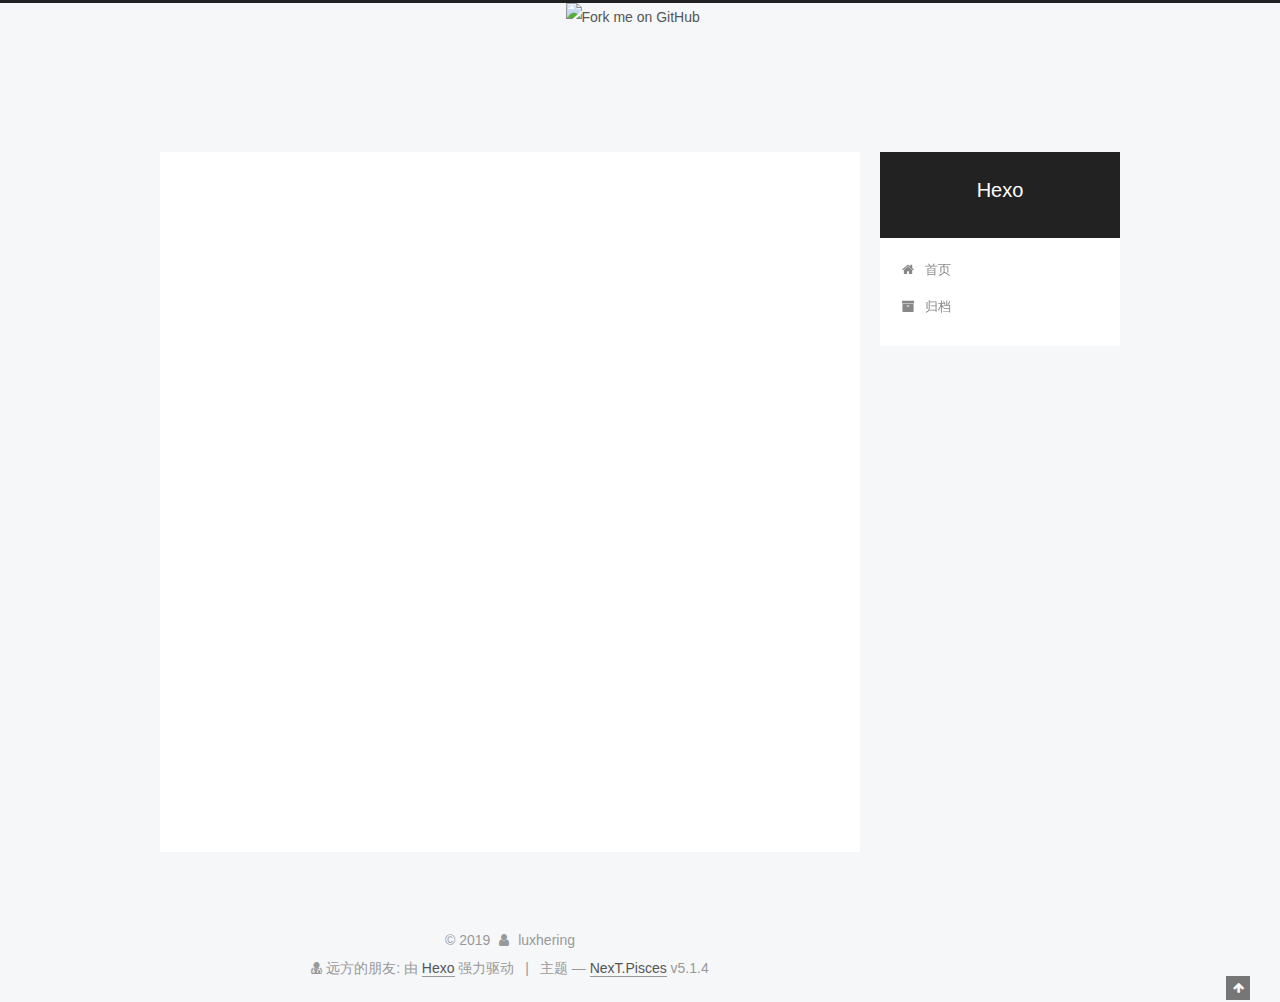
==== about/index.html @ 06936942 "Site updated: 2019-03-31 01:46:33" ====
<!DOCTYPE html>



  


<html class="theme-next pisces use-motion" lang="zh-Hans">
<head><meta name="generator" content="Hexo 3.8.0">
  <meta charset="UTF-8">
<meta http-equiv="X-UA-Compatible" content="IE=edge">
<meta name="viewport" content="width=device-width, initial-scale=1, maximum-scale=1">
<meta name="theme-color" content="#222">









<meta http-equiv="Cache-Control" content="no-transform">
<meta http-equiv="Cache-Control" content="no-siteapp">
















  
  
  <link href="/lib/fancybox/source/jquery.fancybox.css?v=2.1.5" rel="stylesheet" type="text/css">







<link href="/lib/font-awesome/css/font-awesome.min.css?v=4.6.2" rel="stylesheet" type="text/css">

<link href="/css/main.css?v=5.1.4" rel="stylesheet" type="text/css">


  <link rel="apple-touch-icon" sizes="180x180" href="/images/apple-touch-icon-next.png?v=5.1.4">


  <link rel="icon" type="image/png" sizes="32x32" href="/images/favicon-32x32-next.png?v=5.1.4">


  <link rel="icon" type="image/png" sizes="16x16" href="/images/favicon-16x16-next.png?v=5.1.4">


  <link rel="mask-icon" href="/images/logo.svg?v=5.1.4" color="#222">





  <meta name="keywords" content="Hexo, NexT">










<meta name="description" content="##关于我一个正在学习前端的菜鸟，望大家多来快乐鸭 email：746154378@qq.com">
<meta property="og:type" content="website">
<meta property="og:title" content="about">
<meta property="og:url" content="http://yoursite.com/about/index.html">
<meta property="og:site_name" content="Hexo">
<meta property="og:description" content="##关于我一个正在学习前端的菜鸟，望大家多来快乐鸭 email：746154378@qq.com">
<meta property="og:locale" content="zh-Hans">
<meta property="og:updated_time" content="2019-03-30T17:15:02.310Z">
<meta name="twitter:card" content="summary">
<meta name="twitter:title" content="about">
<meta name="twitter:description" content="##关于我一个正在学习前端的菜鸟，望大家多来快乐鸭 email：746154378@qq.com">



<script type="text/javascript" id="hexo.configurations">
  var NexT = window.NexT || {};
  var CONFIG = {
    root: '/',
    scheme: 'Pisces',
    version: '5.1.4',
    sidebar: {"position":"right","display":"post","offset":12,"b2t":false,"scrollpercent":false,"onmobile":false},
    fancybox: true,
    tabs: true,
    motion: {"enable":true,"async":false,"transition":{"post_block":"fadeIn","post_header":"slideDownIn","post_body":"slideDownIn","coll_header":"slideLeftIn","sidebar":"slideUpIn"}},
    duoshuo: {
      userId: '0',
      author: '博主'
    },
    algolia: {
      applicationID: '',
      apiKey: '',
      indexName: '',
      hits: {"per_page":10},
      labels: {"input_placeholder":"Search for Posts","hits_empty":"We didn't find any results for the search: ${query}","hits_stats":"${hits} results found in ${time} ms"}
    }
  };
</script>



  <link rel="canonical" href="http://yoursite.com/about/">





  <title>about | Hexo</title>
  








</head>

<body itemscope itemtype="http://schema.org/WebPage" lang="zh-Hans">

  
  
    
  

  <div class="container sidebar-position-right page-post-detail">
    <div class="headband"></div>
    <a href="https://github.com/Luxhering"><img width="149" height="149" src="https://github.blog/wp-content/uploads/2008/12/forkme_right_green_007200.png?resize=149%2C149" class="attachment-full size-full" alt="Fork me on GitHub" data-recalc-dims="1"></a>

    <header id="header" class="header" itemscope itemtype="http://schema.org/WPHeader">
      <div class="header-inner"><div class="site-brand-wrapper">
  <div class="site-meta ">
    

    <div class="custom-logo-site-title">
      <a href="/" class="brand" rel="start">
        <span class="logo-line-before"><i></i></span>
        <span class="site-title">Hexo</span>
        <span class="logo-line-after"><i></i></span>
      </a>
    </div>
      
        <p class="site-subtitle"></p>
      
  </div>

  <div class="site-nav-toggle">
    <button>
      <span class="btn-bar"></span>
      <span class="btn-bar"></span>
      <span class="btn-bar"></span>
    </button>
  </div>
</div>

<nav class="site-nav">
  

  
    <ul id="menu" class="menu">
      
        
        <li class="menu-item menu-item-home">
          <a href="/" rel="section">
            
              <i class="menu-item-icon fa fa-fw fa-home"></i> <br>
            
            首页
          </a>
        </li>
      
        
        <li class="menu-item menu-item-archives">
          <a href="/archives/" rel="section">
            
              <i class="menu-item-icon fa fa-fw fa-archive"></i> <br>
            
            归档
          </a>
        </li>
      

      
    </ul>
  

  
</nav>



 </div>
    </header>

    <main id="main" class="main">
      <div class="main-inner">
        <div class="content-wrap">
          <div id="content" class="content">
            

  <div id="posts" class="posts-expand">
    
    
    
    <div class="post-block page">
      <header class="post-header">

	<h1 class="post-title" itemprop="name headline">about</h1>



</header>

      
      
      
      <div class="post-body">
        
        
          <p>##关于我<br>一个正在学习前端的菜鸟，望大家多来快乐鸭</p>
<p>email：<a href="mailto:746154378@qq.com" target="_blank" rel="noopener">746154378@qq.com</a></p>

        
      </div>
      
      
      
    </div>
    
    
    
  </div>


          </div>
          


          

  



        </div>
        
          
  
  <div class="sidebar-toggle">
    <div class="sidebar-toggle-line-wrap">
      <span class="sidebar-toggle-line sidebar-toggle-line-first"></span>
      <span class="sidebar-toggle-line sidebar-toggle-line-middle"></span>
      <span class="sidebar-toggle-line sidebar-toggle-line-last"></span>
    </div>
  </div>

  <aside id="sidebar" class="sidebar">
    
    <div class="sidebar-inner">

      

      

      <section class="site-overview-wrap sidebar-panel sidebar-panel-active">
        <div class="site-overview">
          <div class="site-author motion-element" itemprop="author" itemscope itemtype="http://schema.org/Person">
            
              <img class="site-author-image" itemprop="image" src="/images/1.jpg" alt="luxhering">
            
              <p class="site-author-name" itemprop="name">luxhering</p>
              <p class="site-description motion-element" itemprop="description"></p>
          </div>

          <nav class="site-state motion-element">

            
              <div class="site-state-item site-state-posts">
              
                <a href="/archives/">
              
                  <span class="site-state-item-count">3</span>
                  <span class="site-state-item-name">日志</span>
                </a>
              </div>
            

            

            

          </nav>

          

          

          
          

          
          

          

        </div>
      </section>

      

      

    </div>
  </aside>


        
      </div>
    </main>

    <footer id="footer" class="footer">
      <div class="footer-inner">
        <script async src="https://dn-lbstatics.qbox.me/busuanzi/2.3/busuanzi.pure.mini.js"></script>

 <div class="copyright">&copy; <span itemprop="copyrightYear">2019</span>
  <span class="with-love">
    <i class="fa fa-user"></i>
  </span>
  <span class="author" itemprop="copyrightHolder">luxhering</span>

  
</div>
<div class="powered-by">
<i class="fa fa-user-md"></i><span id="busuanzi_container_site_uv">
  远方的朋友:<span id="busuanzi_value_site_uv"></span>
</span>
</div>

  <div class="powered-by">由 <a class="theme-link" target="_blank" href="https://hexo.io">Hexo</a> 强力驱动</div>



  <span class="post-meta-divider">|</span>



  <div class="theme-info">主题 &mdash; <a class="theme-link" target="_blank" href="https://github.com/iissnan/hexo-theme-next">NexT.Pisces</a> v5.1.4</div>




        







        
      </div>
    </footer>

    
      <div class="back-to-top">
        <i class="fa fa-arrow-up"></i>
        
      </div>
    

    

  </div>

  

<script type="text/javascript">
  if (Object.prototype.toString.call(window.Promise) !== '[object Function]') {
    window.Promise = null;
  }
</script>









  












  
  
    <script type="text/javascript" src="/lib/jquery/index.js?v=2.1.3"></script>
  

  
  
    <script type="text/javascript" src="/lib/fastclick/lib/fastclick.min.js?v=1.0.6"></script>
  

  
  
    <script type="text/javascript" src="/lib/jquery_lazyload/jquery.lazyload.js?v=1.9.7"></script>
  

  
  
    <script type="text/javascript" src="/lib/velocity/velocity.min.js?v=1.2.1"></script>
  

  
  
    <script type="text/javascript" src="/lib/velocity/velocity.ui.min.js?v=1.2.1"></script>
  

  
  
    <script type="text/javascript" src="/lib/fancybox/source/jquery.fancybox.pack.js?v=2.1.5"></script>
  


  


  <script type="text/javascript" src="/js/src/utils.js?v=5.1.4"></script>

  <script type="text/javascript" src="/js/src/motion.js?v=5.1.4"></script>



  
  


  <script type="text/javascript" src="/js/src/affix.js?v=5.1.4"></script>

  <script type="text/javascript" src="/js/src/schemes/pisces.js?v=5.1.4"></script>



  
  <script type="text/javascript" src="/js/src/scrollspy.js?v=5.1.4"></script>
<script type="text/javascript" src="/js/src/post-details.js?v=5.1.4"></script>



  


  <script type="text/javascript" src="/js/src/bootstrap.js?v=5.1.4"></script>



  


  




	





  





  












  





  

  

  

  
  

  

  

  

</body>
</html>
---- css/main.css ----
/* normalize.css v3.0.2 | MIT License | git.io/normalize */
html {
  font-family: sans-serif; /* 1 */
  -ms-text-size-adjust: 100%; /* 2 */
  -webkit-text-size-adjust: 100%; /* 2 */
}
body {
  margin: 0;
}
article,
aside,
details,
figcaption,
figure,
footer,
header,
hgroup,
main,
menu,
nav,
section,
summary {
  display: block;
}
audio,
canvas,
progress,
video {
  display: inline-block; /* 1 */
  vertical-align: baseline; /* 2 */
}
audio:not([controls]) {
  display: none;
  height: 0;
}
[hidden],
template {
  display: none;
}
a {
  background-color: transparent;
}
a:active,
a:hover {
  outline: 0;
}
abbr[title] {
  border-bottom: 1px dotted;
}
b,
strong {
  font-weight: bold;
}
dfn {
  font-style: italic;
}
h1 {
  font-size: 2em;
  margin: 0.67em 0;
}
mark {
  background: #ff0;
  color: #000;
}
small {
  font-size: 80%;
}
sub,
sup {
  font-size: 75%;
  line-height: 0;
  position: relative;
  vertical-align: baseline;
}
sup {
  top: -0.5em;
}
sub {
  bottom: -0.25em;
}
img {
  border: 0;
}
svg:not(:root) {
  overflow: hidden;
}
figure {
  margin: 1em 40px;
}
hr {
  -moz-box-sizing: content-box;
  box-sizing: content-box;
  height: 0;
}
pre {
  overflow: auto;
}
code,
kbd,
pre,
samp {
  font-family: monospace, monospace;
  font-size: 1em;
}
button,
input,
optgroup,
select,
textarea {
  color: inherit; /* 1 */
  font: inherit; /* 2 */
  margin: 0; /* 3 */
}
button {
  overflow: visible;
}
button,
select {
  text-transform: none;
}
button,
html input[type="button"],
input[type="reset"],
input[type="submit"] {
  -webkit-appearance: button; /* 2 */
  cursor: pointer; /* 3 */
}
button[disabled],
html input[disabled] {
  cursor: default;
}
button::-moz-focus-inner,
input::-moz-focus-inner {
  border: 0;
  padding: 0;
}
input {
  line-height: normal;
}
input[type="checkbox"],
input[type="radio"] {
  box-sizing: border-box; /* 1 */
  padding: 0; /* 2 */
}
input[type="number"]::-webkit-inner-spin-button,
input[type="number"]::-webkit-outer-spin-button {
  height: auto;
}
input[type="search"] {
  -webkit-appearance: textfield; /* 1 */
  -moz-box-sizing: content-box;
  -webkit-box-sizing: content-box; /* 2 */
  box-sizing: content-box;
}
input[type="search"]::-webkit-search-cancel-button,
input[type="search"]::-webkit-search-decoration {
  -webkit-appearance: none;
}
fieldset {
  border: 1px solid #c0c0c0;
  margin: 0 2px;
  padding: 0.35em 0.625em 0.75em;
}
legend {
  border: 0; /* 1 */
  padding: 0; /* 2 */
}
textarea {
  overflow: auto;
}
optgroup {
  font-weight: bold;
}
table {
  border-collapse: collapse;
  border-spacing: 0;
}
td,
th {
  padding: 0;
}
::selection {
  background: #262a30;
  color: #fff;
}
body {
  position: relative;
  font-family: 'Lato', "PingFang SC", "Microsoft YaHei", sans-serif;
  font-size: 14px;
  line-height: 2;
  color: #555;
  background: #f5f7f9;
}
@media (max-width: 767px) {
  body {
    padding-right: 0 !important;
  }
}
@media (min-width: 768px) and (max-width: 991px) {
  body {
    padding-right: 0 !important;
  }
}
@media (min-width: 1600px) {
  body {
    font-size: 16px;
  }
}
h1,
h2,
h3,
h4,
h5,
h6 {
  margin: 0;
  padding: 0;
  font-weight: bold;
  line-height: 1.5;
  font-family: 'Lato', "PingFang SC", "Microsoft YaHei", sans-serif;
}
h2,
h3,
h4,
h5,
h6 {
  margin: 20px 0 15px;
}
h1 {
  font-size: 22px;
}
@media (max-width: 767px) {
  h1 {
    font-size: 18px;
  }
}
h2 {
  font-size: 20px;
}
@media (max-width: 767px) {
  h2 {
    font-size: 16px;
  }
}
h3 {
  font-size: 18px;
}
@media (max-width: 767px) {
  h3 {
    font-size: 14px;
  }
}
h4 {
  font-size: 16px;
}
@media (max-width: 767px) {
  h4 {
    font-size: 12px;
  }
}
h5 {
  font-size: 14px;
}
@media (max-width: 767px) {
  h5 {
    font-size: 10px;
  }
}
h6 {
  font-size: 12px;
}
@media (max-width: 767px) {
  h6 {
    font-size: 8px;
  }
}
p {
  margin: 0 0 20px 0;
}
a {
  color: #555;
  text-decoration: none;
  outline: none;
  border-bottom: 1px solid #999;
  word-wrap: break-word;
}
a:hover {
  color: #222;
  border-bottom-color: #222;
}
blockquote {
  margin: 0;
  padding: 0;
}
img {
  display: block;
  margin: auto;
  max-width: 100%;
  height: auto;
}
hr {
  margin: 40px 0;
  height: 3px;
  border: none;
  background-color: #ddd;
  background-image: repeating-linear-gradient(-45deg, #fff, #fff 4px, transparent 4px, transparent 8px);
}
blockquote {
  padding: 0 15px;
  color: #666;
  border-left: 4px solid #ddd;
}
blockquote cite::before {
  content: "-";
  padding: 0 5px;
}
dt {
  font-weight: 700;
}
dd {
  margin: 0;
  padding: 0;
}
kbd {
  border: 1px solid #ccc;
  border-radius: 0.2em;
  box-shadow: 0.1em 0.1em 0.2em rgba(0,0,0,0.1);
  background-color: #f9f9f9;
  font-family: inherit;
  background-image: -webkit-linear-gradient(top, #eee, #fff, #eee);
  padding: 0.1em 0.3em;
  white-space: nowrap;
}
.text-left {
  text-align: left;
}
.text-center {
  text-align: center;
}
.text-right {
  text-align: right;
}
.text-justify {
  text-align: justify;
}
.text-nowrap {
  white-space: nowrap;
}
.text-lowercase {
  text-transform: lowercase;
}
.text-uppercase {
  text-transform: uppercase;
}
.text-capitalize {
  text-transform: capitalize;
}
.center-block {
  display: block;
  margin-left: auto;
  margin-right: auto;
}
.clearfix:before,
.clearfix:after {
  content: " ";
  display: table;
}
.clearfix:after {
  clear: both;
}
.pullquote {
  width: 45%;
}
.pullquote.left {
  float: left;
  margin-left: 5px;
  margin-right: 10px;
}
.pullquote.right {
  float: right;
  margin-left: 10px;
  margin-right: 5px;
}
.affix.affix.affix {
  position: fixed;
}
.translation {
  margin-top: -20px;
  font-size: 14px;
  color: #999;
}
.scrollbar-measure {
  width: 100px;
  height: 100px;
  overflow: scroll;
  position: absolute;
  top: -9999px;
}
.use-motion .motion-element {
  opacity: 0;
}
table {
  margin: 20px 0;
  width: 100%;
  border-collapse: collapse;
  border-spacing: 0;
  border: 1px solid #ddd;
  font-size: 14px;
  table-layout: fixed;
  word-wrap: break-all;
}
table>tbody>tr:nth-of-type(odd) {
  background-color: #f9f9f9;
}
table>tbody>tr:hover {
  background-color: #f5f5f5;
}
caption,
th,
td {
  padding: 8px;
  text-align: left;
  vertical-align: middle;
  font-weight: normal;
}
th,
td {
  border-bottom: 3px solid #ddd;
  border-right: 1px solid #eee;
}
th {
  padding-bottom: 10px;
  font-weight: 700;
}
td {
  border-bottom-width: 1px;
}
html,
body {
  height: 100%;
}
.container {
  position: relative;
  min-height: 100%;
}
.header-inner {
  margin: 0 auto;
  padding: 100px 0 70px;
  width: 700px;
}
@media (min-width: 1600px) {
  .container .header-inner {
    width: 900px;
  }
}
.main {
  padding-bottom: 150px;
}
.main-inner {
  margin: 0 auto;
  width: 700px;
}
@media (min-width: 1600px) {
  .container .main-inner {
    width: 900px;
  }
}
.footer {
  position: absolute;
  left: 0;
  bottom: 0;
  width: 100%;
  min-height: 50px;
}
.footer-inner {
  box-sizing: border-box;
  margin: 20px auto;
  width: 700px;
}
@media (min-width: 1600px) {
  .container .footer-inner {
    width: 900px;
  }
}
pre,
.highlight {
  overflow: auto;
  margin: 20px 0;
  padding: 0;
  font-size: 13px;
  color: #c5c8c6;
  background: #1d1f21;
  line-height: 1.6;
}
pre,
code {
  font-family: consolas, Menlo, "PingFang SC", "Microsoft YaHei", monospace;
}
code {
  padding: 2px 4px;
  word-wrap: break-word;
  color: #555;
  background: #eee;
  border-radius: 3px;
  font-size: 13px;
}
pre {
  padding: 10px;
}
pre code {
  padding: 0;
  color: #c5c8c6;
  background: none;
  text-shadow: none;
}
.highlight {
  border-radius: 1px;
}
.highlight pre {
  border: none;
  margin: 0;
  padding: 10px 0;
}
.highlight table {
  margin: 0;
  width: auto;
  border: none;
}
.highlight td {
  border: none;
  padding: 0;
}
.highlight figcaption {
  font-size: 1em;
  color: #c5c8c6;
  line-height: 1em;
  margin-bottom: 1em;
}
.highlight figcaption:before,
.highlight figcaption:after {
  content: " ";
  display: table;
}
.highlight figcaption:after {
  clear: both;
}
.highlight figcaption a {
  float: right;
  color: #c5c8c6;
}
.highlight figcaption a:hover {
  border-bottom-color: #c5c8c6;
}
.highlight .gutter pre {
  padding-left: 10px;
  padding-right: 10px;
  color: #888f96;
  text-align: right;
  background-color: #000;
}
.highlight .code pre {
  width: 100%;
  padding-left: 10px;
  padding-right: 10px;
  background-color: #1d1f21;
}
.highlight .line {
  height: 20px;
}
.gutter {
  -webkit-user-select: none;
  -moz-user-select: none;
  -ms-user-select: none;
  user-select: none;
}
.gist table {
  width: auto;
}
.gist table td {
  border: none;
}
pre .deletion {
  background: #008000;
}
pre .addition {
  background: #800000;
}
pre .meta {
  color: #b294bb;
}
pre .comment {
  color: #969896;
}
pre .variable,
pre .attribute,
pre .tag,
pre .regexp,
pre .ruby .constant,
pre .xml .tag .title,
pre .xml .pi,
pre .xml .doctype,
pre .html .doctype,
pre .css .id,
pre .css .class,
pre .css .pseudo {
  color: #c66;
}
pre .number,
pre .preprocessor,
pre .built_in,
pre .literal,
pre .params,
pre .constant,
pre .command {
  color: #de935f;
}
pre .ruby .class .title,
pre .css .rules .attribute,
pre .string,
pre .value,
pre .inheritance,
pre .header,
pre .ruby .symbol,
pre .xml .cdata,
pre .special,
pre .number,
pre .formula {
  color: #b5bd68;
}
pre .title,
pre .css .hexcolor {
  color: #8abeb7;
}
pre .function,
pre .python .decorator,
pre .python .title,
pre .ruby .function .title,
pre .ruby .title .keyword,
pre .perl .sub,
pre .javascript .title,
pre .coffeescript .title {
  color: #81a2be;
}
pre .keyword,
pre .javascript .function {
  color: #b294bb;
}
.full-image.full-image.full-image.full-image {
  border: none;
  max-width: 100%;
  width: auto;
  margin: 20px auto 25px;
}
@media (min-width: 992px) {
  .full-image.full-image.full-image.full-image {
    max-width: none;
    width: 118%;
    margin: 0 -9%;
  }
}
.blockquote-center,
.page-home .post-type-quote blockquote,
.page-post-detail .post-type-quote blockquote {
  position: relative;
  margin: 40px 0;
  padding: 0;
  border-left: none;
  text-align: center;
}
.blockquote-center::before,
.page-home .post-type-quote blockquote::before,
.page-post-detail .post-type-quote blockquote::before,
.blockquote-center::after,
.page-home .post-type-quote blockquote::after,
.page-post-detail .post-type-quote blockquote::after {
  position: absolute;
  content: ' ';
  display: block;
  width: 100%;
  height: 24px;
  opacity: 0.2;
  background-repeat: no-repeat;
  background-position: 0 -6px;
  background-size: 22px 22px;
}
.blockquote-center::before,
.page-home .post-type-quote blockquote::before,
.page-post-detail .post-type-quote blockquote::before {
  top: -20px;
  background-image: url("../images/quote-l.svg");
  border-top: 1px solid #ccc;
}
.blockquote-center::after,
.page-home .post-type-quote blockquote::after,
.page-post-detail .post-type-quote blockquote::after {
  bottom: -20px;
  background-image: url("../images/quote-r.svg");
  border-bottom: 1px solid #ccc;
  background-position: 100% 8px;
}
.blockquote-center p,
.page-home .post-type-quote blockquote p,
.page-post-detail .post-type-quote blockquote p,
.blockquote-center div,
.page-home .post-type-quote blockquote div,
.page-post-detail .post-type-quote blockquote div {
  text-align: center;
}
.post .post-body .group-picture img {
  box-sizing: border-box;
  padding: 0 3px;
  border: none;
}
.post .group-picture-row {
  overflow: hidden;
  margin-top: 6px;
}
.post .group-picture-row:first-child {
  margin-top: 0;
}
.post .group-picture-column {
  float: left;
}
.page-post-detail .post-body .group-picture-column {
  float: none;
  margin-top: 10px;
  width: auto !important;
}
.page-post-detail .post-body .group-picture-column img {
  margin: 0 auto;
}
.page-archive .group-picture-container {
  overflow: hidden;
}
.page-archive .group-picture-row {
  float: left;
}
.page-archive .group-picture-row:first-child {
  margin-top: 6px;
}
.page-archive .group-picture-column {
  max-width: 150px;
  max-height: 150px;
}
.post-body .note {
  position: relative;
  padding: 15px;
  margin-bottom: 20px;
  border: 1px solid #eee;
  border-left-width: 5px;
  border-radius: 3px;
}
.post-body .note h2,
.post-body .note h3,
.post-body .note h4,
.post-body .note h5,
.post-body .note h6 {
  margin-top: 0;
  margin-bottom: 0;
  border-bottom: initial;
  padding-top: 0 !important;
}
.post-body .note p:first-child,
.post-body .note ul:first-child,
.post-body .note ol:first-child,
.post-body .note table:first-child,
.post-body .note pre:first-child,
.post-body .note blockquote:first-child {
  margin-top: 0;
}
.post-body .note p:last-child,
.post-body .note ul:last-child,
.post-body .note ol:last-child,
.post-body .note table:last-child,
.post-body .note pre:last-child,
.post-body .note blockquote:last-child {
  margin-bottom: 0;
}
.post-body .note.default {
  border-left-color: #777;
}
.post-body .note.default h2,
.post-body .note.default h3,
.post-body .note.default h4,
.post-body .note.default h5,
.post-body .note.default h6 {
  color: #777;
}
.post-body .note.primary {
  border-left-color: #6f42c1;
}
.post-body .note.primary h2,
.post-body .note.primary h3,
.post-body .note.primary h4,
.post-body .note.primary h5,
.post-body .note.primary h6 {
  color: #6f42c1;
}
.post-body .note.info {
  border-left-color: #428bca;
}
.post-body .note.info h2,
.post-body .note.info h3,
.post-body .note.info h4,
.post-body .note.info h5,
.post-body .note.info h6 {
  color: #428bca;
}
.post-body .note.success {
  border-left-color: #5cb85c;
}
.post-body .note.success h2,
.post-body .note.success h3,
.post-body .note.success h4,
.post-body .note.success h5,
.post-body .note.success h6 {
  color: #5cb85c;
}
.post-body .note.warning {
  border-left-color: #f0ad4e;
}
.post-body .note.warning h2,
.post-body .note.warning h3,
.post-body .note.warning h4,
.post-body .note.warning h5,
.post-body .note.warning h6 {
  color: #f0ad4e;
}
.post-body .note.danger {
  border-left-color: #d9534f;
}
.post-body .note.danger h2,
.post-body .note.danger h3,
.post-body .note.danger h4,
.post-body .note.danger h5,
.post-body .note.danger h6 {
  color: #d9534f;
}
.post-body .label {
  display: inline;
  padding: 0 2px;
  white-space: nowrap;
}
.post-body .label.default {
  background-color: #f0f0f0;
}
.post-body .label.primary {
  background-color: #efe6f7;
}
.post-body .label.info {
  background-color: #e5f2f8;
}
.post-body .label.success {
  background-color: #e7f4e9;
}
.post-body .label.warning {
  background-color: #fcf6e1;
}
.post-body .label.danger {
  background-color: #fae8eb;
}
.post-body .tabs {
  position: relative;
  display: block;
  margin-bottom: 20px;
  padding-top: 10px;
}
.post-body .tabs ul.nav-tabs {
  margin: 0;
  padding: 0;
  display: flex;
  margin-bottom: -1px;
}
@media (max-width: 413px) {
  .post-body .tabs ul.nav-tabs {
    display: block;
    margin-bottom: 5px;
  }
}
.post-body .tabs ul.nav-tabs li.tab {
  list-style-type: none !important;
  margin: 0 0.25em 0 0;
  border-top: 3px solid transparent;
  border-left: 1px solid transparent;
  border-right: 1px solid transparent;
}
@media (max-width: 413px) {
  .post-body .tabs ul.nav-tabs li.tab {
    margin: initial;
    border-top: 1px solid transparent;
    border-left: 3px solid transparent;
    border-right: 1px solid transparent;
    border-bottom: 1px solid transparent;
  }
}
.post-body .tabs ul.nav-tabs li.tab a {
  outline: 0;
  border-bottom: initial;
  display: block;
  line-height: 1.8em;
  padding: 0.25em 0.75em;
  transition-duration: 0.2s;
  transition-timing-function: ease-out;
  transition-delay: 0s;
}
.post-body .tabs ul.nav-tabs li.tab a i {
  width: 1.285714285714286em;
}
.post-body .tabs ul.nav-tabs li.tab.active {
  border-top: 3px solid #fc6423;
  border-left: 1px solid #ddd;
  border-right: 1px solid #ddd;
  background-color: #fff;
}
@media (max-width: 413px) {
  .post-body .tabs ul.nav-tabs li.tab.active {
    border-top: 1px solid #ddd;
    border-left: 3px solid #fc6423;
    border-right: 1px solid #ddd;
    border-bottom: 1px solid #ddd;
  }
}
.post-body .tabs ul.nav-tabs li.tab.active a {
  cursor: default;
  color: #555;
}
.post-body .tabs .tab-content {
  background-color: #fff;
}
.post-body .tabs .tab-content .tab-pane {
  border: 1px solid #ddd;
  padding: 20px 20px 0 20px;
}
.post-body .tabs .tab-content .tab-pane:not(.active) {
  display: none !important;
}
.post-body .tabs .tab-content .tab-pane.active {
  display: block !important;
}
.btn {
  display: inline-block;
  padding: 0 20px;
  font-size: 14px;
  color: #555;
  background: #fff;
  border: 2px solid #555;
  text-decoration: none;
  border-radius: 2px;
  transition-property: background-color;
  transition-duration: 0.2s;
  transition-timing-function: ease-in-out;
  transition-delay: 0s;
  line-height: 2;
}
.btn:hover {
  border-color: #222;
  color: #fff;
  background: #222;
}
.btn +.btn {
  margin: 0 0 8px 8px;
}
.btn .fa-fw {
  width: 1.285714285714286em;
  text-align: left;
}
.btn-bar {
  display: block;
  width: 22px;
  height: 2px;
  background: #555;
  border-radius: 1px;
}
.btn-bar+.btn-bar {
  margin-top: 4px;
}
.pagination {
  margin: 120px 0 40px;
  text-align: center;
  border-top: 1px solid #eee;
}
.page-number-basic,
.pagination .prev,
.pagination .next,
.pagination .page-number,
.pagination .space {
  display: inline-block;
  position: relative;
  top: -1px;
  margin: 0 10px;
  padding: 0 11px;
}
@media (max-width: 767px) {
  .page-number-basic,
  .pagination .prev,
  .pagination .next,
  .pagination .page-number,
  .pagination .space {
    margin: 0 5px;
  }
}
.pagination .prev,
.pagination .next,
.pagination .page-number {
  border-bottom: 0;
  border-top: 1px solid #eee;
  transition-property: border-color;
  transition-duration: 0.2s;
  transition-timing-function: ease-in-out;
  transition-delay: 0s;
}
.pagination .prev:hover,
.pagination .next:hover,
.pagination .page-number:hover {
  border-top-color: #222;
}
.pagination .space {
  padding: 0;
  margin: 0;
}
.pagination .prev {
  margin-left: 0;
}
.pagination .next {
  margin-right: 0;
}
.pagination .page-number.current {
  color: #fff;
  background: #ccc;
  border-top-color: #ccc;
}
@media (max-width: 767px) {
  .pagination {
    border-top: none;
  }
  .pagination .prev,
  .pagination .next,
  .pagination .page-number {
    margin-bottom: 10px;
    border-top: 0;
    border-bottom: 1px solid #eee;
    padding: 0 10px;
  }
  .pagination .prev:hover,
  .pagination .next:hover,
  .pagination .page-number:hover {
    border-bottom-color: #222;
  }
}
.comments {
  margin: 60px 20px 0;
}
.tag-cloud {
  text-align: center;
}
.tag-cloud a {
  display: inline-block;
  margin: 10px;
}
.back-to-top {
  box-sizing: border-box;
  position: fixed;
  bottom: -100px;
  right: 30px;
  z-index: 1050;
  padding: 0 6px;
  width: 24px;
  background: #222;
  font-size: 12px;
  opacity: 0.6;
  color: #fff;
  cursor: pointer;
  text-align: center;
  -webkit-transform: translateZ(0);
  transition-property: bottom;
  transition-duration: 0.2s;
  transition-timing-function: ease-in-out;
  transition-delay: 0s;
}
@media (min-width: 768px) and (max-width: 991px) {
  .back-to-top {
    display: none !important;
  }
}
@media (max-width: 767px) {
  .back-to-top {
    display: none !important;
  }
}
.back-to-top.back-to-top-on {
  bottom: 30px;
}
.header {
  background: transparent;
}
.header-inner {
  position: relative;
}
.headband {
  height: 3px;
  background: #222;
}
.site-meta {
  margin: 0;
  text-align: center;
}
@media (max-width: 767px) {
  .site-meta {
    text-align: center;
  }
}
.brand {
  position: relative;
  display: inline-block;
  padding: 0 40px;
  color: #fff;
  background: #222;
  border-bottom: none;
}
.brand:hover {
  color: #fff;
}
.logo {
  display: inline-block;
  margin-right: 5px;
  line-height: 36px;
  vertical-align: top;
}
.site-title {
  display: inline-block;
  vertical-align: top;
  line-height: 36px;
  font-size: 20px;
  font-weight: normal;
  font-family: 'Lato', "PingFang SC", "Microsoft YaHei", sans-serif;
}
.site-subtitle {
  margin-top: 10px;
  font-size: 13px;
  color: #ddd;
}
.use-motion .brand {
  opacity: 0;
}
.use-motion .logo,
.use-motion .site-title,
.use-motion .site-subtitle {
  opacity: 0;
  position: relative;
  top: -10px;
}
.site-nav-toggle {
  display: none;
  position: absolute;
  top: 10px;
  left: 10px;
}
@media (max-width: 767px) {
  .site-nav-toggle {
    display: block;
  }
}
.site-nav-toggle button {
  margin-top: 2px;
  padding: 9px 10px;
  background: transparent;
  border: none;
}
@media (max-width: 767px) {
  .site-nav {
    display: none;
    margin: 0 -10px;
    padding: 0 10px;
    clear: both;
    border-top: 1px solid #ddd;
  }
}
@media (min-width: 768px) and (max-width: 991px) {
  .site-nav {
    display: block !important;
  }
}
@media (min-width: 992px) {
  .site-nav {
    display: block !important;
  }
}
.menu {
  margin-top: 20px;
  padding-left: 0;
  text-align: center;
}
.menu .menu-item {
  display: inline-block;
  margin: 0 10px;
  list-style: none;
}
@media screen and (max-width: 767px) {
  .menu .menu-item {
    margin-top: 10px;
  }
}
.menu .menu-item a {
  display: block;
  font-size: 13px;
  line-height: inherit;
  border-bottom: 1px solid transparent;
  transition-property: border-color;
  transition-duration: 0.2s;
  transition-timing-function: ease-in-out;
  transition-delay: 0s;
}
.menu .menu-item a:hover,
.menu-item-active a {
  border-bottom-color: #222;
}
.menu .menu-item .fa {
  margin-right: 5px;
}
.use-motion .menu-item {
  opacity: 0;
}
.post-body {
  font-family: 'Lato', "PingFang SC", "Microsoft YaHei", sans-serif;
}
@media (max-width: 767px) {
  .post-body {
    word-break: break-word;
  }
}
.post-body .fancybox img {
  display: block !important;
  margin: 0 auto;
  cursor: pointer;
  cursor: zoom-in;
  cursor: -webkit-zoom-in;
}
.post-body .image-caption,
.post-body .figure .caption {
  margin: -20px auto 15px;
  text-align: center;
  font-size: 14px;
  color: #999;
  font-weight: bold;
  line-height: 1;
}
.post-sticky-flag {
  display: inline-block;
  font-size: 16px;
  -ms-transform: rotate(30deg);
  -webkit-transform: rotate(30deg);
  -moz-transform: rotate(30deg);
  -ms-transform: rotate(30deg);
  -o-transform: rotate(30deg);
  transform: rotate(30deg);
}
.use-motion .post-block,
.use-motion .pagination,
.use-motion .comments {
  opacity: 0;
}
.use-motion .post-header {
  opacity: 0;
}
.use-motion .post-body {
  opacity: 0;
}
.use-motion .collection-title {
  opacity: 0;
}
.posts-expand {
  padding-top: 40px;
}
@media (max-width: 767px) {
  .posts-expand {
    margin: 0 20px;
  }
  .post-body pre .gutter pre {
    padding-right: 10px;
  }
  .post-body .highlight {
    margin-left: 0px;
    margin-right: 0px;
    padding: 0;
  }
  .post-body .highlight .gutter pre {
    padding-right: 10px;
  }
}
@media (min-width: 992px) {
  .posts-expand .post-body {
    text-align: justify;
  }
}
.posts-expand .post-body h2,
.posts-expand .post-body h3,
.posts-expand .post-body h4,
.posts-expand .post-body h5,
.posts-expand .post-body h6 {
  padding-top: 10px;
}
.posts-expand .post-body h2 .header-anchor,
.posts-expand .post-body h3 .header-anchor,
.posts-expand .post-body h4 .header-anchor,
.posts-expand .post-body h5 .header-anchor,
.posts-expand .post-body h6 .header-anchor {
  float: right;
  margin-left: 10px;
  color: #ccc;
  border-bottom-style: none;
  visibility: hidden;
}
.posts-expand .post-body h2 .header-anchor:hover,
.posts-expand .post-body h3 .header-anchor:hover,
.posts-expand .post-body h4 .header-anchor:hover,
.posts-expand .post-body h5 .header-anchor:hover,
.posts-expand .post-body h6 .header-anchor:hover {
  color: inherit;
}
.posts-expand .post-body h2:hover .header-anchor,
.posts-expand .post-body h3:hover .header-anchor,
.posts-expand .post-body h4:hover .header-anchor,
.posts-expand .post-body h5:hover .header-anchor,
.posts-expand .post-body h6:hover .header-anchor {
  visibility: visible;
}
.posts-expand .post-body ul li {
  list-style: circle;
}
.posts-expand .post-body img {
  box-sizing: border-box;
  margin: auto;
  padding: 3px;
  border: 1px solid #ddd;
}
.posts-expand .post-body .fancybox img {
  margin: 0 auto 25px;
}
@media (max-width: 767px) {
  .posts-collapse {
    margin: 0 20px;
  }
  .posts-collapse .post-title,
  .posts-collapse .post-meta {
    display: block;
    width: auto;
    text-align: left;
  }
}
.posts-collapse {
  position: relative;
  z-index: 1010;
  margin-left: 55px;
}
.posts-collapse::after {
  content: " ";
  position: absolute;
  top: 20px;
  left: 0;
  margin-left: -2px;
  width: 4px;
  height: 100%;
  background: #f5f5f5;
  z-index: -1;
}
@media (max-width: 767px) {
  .posts-collapse {
    margin: 0 20px;
  }
}
.posts-collapse .collection-title {
  position: relative;
  margin: 60px 0;
}
.posts-collapse .collection-title h1,
.posts-collapse .collection-title h2 {
  margin-left: 20px;
}
.posts-collapse .collection-title small {
  color: #bbb;
  margin-left: 5px;
}
.posts-collapse .collection-title::before {
  content: " ";
  position: absolute;
  left: 0;
  top: 50%;
  margin-left: -4px;
  margin-top: -4px;
  width: 8px;
  height: 8px;
  background: #bbb;
  border-radius: 50%;
}
.posts-collapse .post {
  margin: 30px 0;
}
.posts-collapse .post-header {
  position: relative;
  transition-duration: 0.2s;
  transition-timing-function: ease-in-out;
  transition-delay: 0s;
  transition-property: border;
  border-bottom: 1px dashed #ccc;
}
.posts-collapse .post-header::before {
  content: " ";
  position: absolute;
  left: 0;
  top: 12px;
  width: 6px;
  height: 6px;
  margin-left: -4px;
  background: #bbb;
  border-radius: 50%;
  border: 1px solid #fff;
  transition-duration: 0.2s;
  transition-timing-function: ease-in-out;
  transition-delay: 0s;
  transition-property: background;
}
.posts-collapse .post-header:hover {
  border-bottom-color: #666;
}
.posts-collapse .post-header:hover::before {
  background: #222;
}
.posts-collapse .post-meta {
  position: absolute;
  font-size: 12px;
  left: 20px;
  top: 5px;
}
.posts-collapse .post-comments-count {
  display: none;
}
.posts-collapse .post-title {
  margin-left: 60px;
  font-size: 16px;
  font-weight: normal;
  line-height: inherit;
}
.posts-collapse .post-title::after {
  margin-left: 3px;
  opacity: 0.6;
}
.posts-collapse .post-title a {
  color: #666;
  border-bottom: none;
}
.page-home .post-type-quote .post-header,
.page-post-detail .post-type-quote .post-header,
.page-home .post-type-quote .post-tags,
.page-post-detail .post-type-quote .post-tags {
  display: none;
}
.posts-expand .post-title {
  text-align: center;
  word-break: break-word;
  font-weight: 400;
}
.posts-expand .post-title-link {
  display: inline-block;
  position: relative;
  color: #555;
  border-bottom: none;
  line-height: 1.2;
  vertical-align: top;
}
.posts-expand .post-title-link::before {
  content: "";
  position: absolute;
  width: 100%;
  height: 2px;
  bottom: 0;
  left: 0;
  background-color: #000;
  visibility: hidden;
  -webkit-transform: scaleX(0);
  -moz-transform: scaleX(0);
  -ms-transform: scaleX(0);
  -o-transform: scaleX(0);
  transform: scaleX(0);
  transition-duration: 0.2s;
  transition-timing-function: ease-in-out;
  transition-delay: 0s;
}
.posts-expand .post-title-link:hover::before {
  visibility: visible;
  -webkit-transform: scaleX(1);
  -moz-transform: scaleX(1);
  -ms-transform: scaleX(1);
  -o-transform: scaleX(1);
  transform: scaleX(1);
}
.posts-expand .post-title-link .fa {
  font-size: 16px;
}
.posts-expand .post-meta {
  margin: 3px 0 60px 0;
  color: #999;
  font-family: 'Lato', "PingFang SC", "Microsoft YaHei", sans-serif;
  font-size: 12px;
  text-align: center;
}
.posts-expand .post-meta .post-category-list {
  display: inline-block;
  margin: 0;
  padding: 3px;
}
.posts-expand .post-meta .post-category-list-link {
  color: #999;
}
.posts-expand .post-meta .post-description {
  font-size: 14px;
  margin-top: 2px;
}
.post-meta-divider {
  margin: 0 0.5em;
}
.post-meta-item-icon {
  margin-right: 3px;
}
@media (min-width: 768px) and (max-width: 991px) {
  .post-meta-item-icon {
    display: inline-block;
  }
}
@media (max-width: 767px) {
  .post-meta-item-icon {
    display: inline-block;
  }
}
@media (min-width: 768px) and (max-width: 991px) {
  .post-meta-item-text {
    display: none;
  }
}
@media (max-width: 767px) {
  .post-meta-item-text {
    display: none;
  }
}
@media (max-width: 767px) {
  .posts-expand .post-comments-count {
    display: none;
  }
}
.post-button {
  margin-top: 40px;
}
.posts-expand .post-tags {
  margin-top: 40px;
  text-align: center;
}
.posts-expand .post-tags a {
  display: inline-block;
  margin-right: 10px;
  font-size: 13px;
}
.post-nav {
  display: table;
  margin-top: 15px;
  width: 100%;
  border-top: 1px solid #eee;
}
.post-nav-divider {
  display: table-cell;
  width: 10%;
}
.post-nav-item {
  display: table-cell;
  padding: 10px 0 0 0;
  width: 45%;
  vertical-align: top;
}
.post-nav-item a {
  position: relative;
  display: block;
  line-height: 25px;
  font-size: 14px;
  color: #555;
  border-bottom: none;
}
.post-nav-item a:hover {
  color: #222;
  border-bottom: none;
}
.post-nav-item a:active {
  top: 2px;
}
.post-nav-item .fa {
  position: absolute;
  top: 8px;
  left: 0;
  font-size: 12px;
}
.post-nav-next a {
  padding-left: 15px;
}
.post-nav-prev {
  text-align: right;
}
.post-nav-prev a {
  padding-right: 15px;
}
.post-nav-prev .fa {
  right: 0;
  left: auto;
}
.posts-expand .post-eof {
  display: block;
  margin: 80px auto 60px;
  width: 8%;
  height: 1px;
  background: #ccc;
  text-align: center;
}
.post:last-child .post-eof.post-eof.post-eof {
  display: none;
}
.post-gallery {
  display: table;
  table-layout: fixed;
  width: 100%;
  border-collapse: separate;
}
.post-gallery-row {
  display: table-row;
}
.post-gallery .post-gallery-img {
  display: table-cell;
  text-align: center;
  vertical-align: middle;
  border: none;
}
.post-gallery .post-gallery-img img {
  max-width: 100%;
  max-height: 100%;
  border: none;
}
.fancybox-close,
.fancybox-close:hover {
  border: none;
}
.rtl.post-body p,
.rtl.post-body a,
.rtl.post-body h1,
.rtl.post-body h2,
.rtl.post-body h3,
.rtl.post-body h4,
.rtl.post-body h5,
.rtl.post-body h6,
.rtl.post-body li,
.rtl.post-body ul,
.rtl.post-body ol {
  direction: rtl;
  font-family: UKIJ Ekran;
}
.rtl.post-title {
  font-family: UKIJ Ekran;
}
.sidebar {
  position: fixed;
  right: 0;
  top: 0;
  bottom: 0;
  width: 0;
  z-index: 1040;
  box-shadow: inset 0 2px 6px #000;
  background: #222;
  -webkit-transform: translateZ(0);
}
.sidebar a {
  color: #999;
  border-bottom-color: #555;
}
.sidebar a:hover {
  color: #eee;
}
@media (min-width: 768px) and (max-width: 991px) {
  .sidebar {
    display: none !important;
  }
}
@media (max-width: 767px) {
  .sidebar {
    display: none !important;
  }
}
.sidebar-inner {
  position: relative;
  padding: 20px 10px;
  color: #999;
  text-align: center;
}
.site-overview-wrap {
  overflow: hidden;
}
.site-overview {
  overflow-y: auto;
  overflow-x: hidden;
}
.sidebar-toggle {
  position: fixed;
  right: 30px;
  bottom: 45px;
  width: 14px;
  height: 14px;
  padding: 5px;
  background: #222;
  line-height: 0;
  z-index: 1050;
  cursor: pointer;
  -webkit-transform: translateZ(0);
}
@media (min-width: 768px) and (max-width: 991px) {
  .sidebar-toggle {
    display: none !important;
  }
}
@media (max-width: 767px) {
  .sidebar-toggle {
    display: none !important;
  }
}
.sidebar-toggle-line {
  position: relative;
  display: inline-block;
  vertical-align: top;
  height: 2px;
  width: 100%;
  background: #fff;
  margin-top: 3px;
}
.sidebar-toggle-line:first-child {
  margin-top: 0;
}
.site-author-image {
  display: block;
  margin: 0 auto;
  padding: 2px;
  max-width: 120px;
  height: auto;
  border: 1px solid #eee;
}
.site-author-name {
  margin: 0;
  text-align: center;
  color: #222;
  font-weight: 600;
}
.site-description {
  margin-top: 0;
  text-align: center;
  font-size: 13px;
  color: #999;
}
.site-author-image {
  display: block;
  margin: 0 auto;
  padding: 2px;
  max-width: 120px;
  height: auto;
  border: 1px solid #eee;
/* 头像圆形 */
  border-radius: 80px;
  -webkit-border-radius: 80px;
  -moz-border-radius: 80px;
  box-shadow: inset 0 -1px 0 #333 sf;
/* 设置循环动画 [animation: (play)动画名称 (2s)动画播放时长单位秒或微秒 (ase-out)动画播放的速度曲线为以低速结束 
    (1s)等待1秒然后开始动画 (1)动画播放次数(infinite为循环播放) ]*/
/* 鼠标经过头像旋转360度 */
  -webkit-transition: -webkit-transform 1s ease-out;
  -moz-transition: -moz-transform 1s ease-out;
  transition: transform 1s ease-out;
}
img:hover {
/* 鼠标经过停止头像旋转 
  -webkit-animation-play-state:paused;
  animation-play-state:paused;*/
/* 鼠标经过头像旋转360度 */
  -webkit-transform: rotateZ(360deg);
  -moz-transform: rotateZ(360deg);
  -webkit-transform: rotateZ(360deg);
  -moz-transform: rotateZ(360deg);
  -ms-transform: rotateZ(360deg);
  -o-transform: rotateZ(360deg);
  transform: rotateZ(360deg);
}
@-webkit-keyframes play {
  0% {
    -webkit-transform: rotateZ(0deg);
  }
  100% {
    -webkit-transform: rotateZ(-360deg);
  }
}
@-moz-keyframes play {
  0% {
    -moz-transform: rotateZ(0deg);
  }
  100% {
    -moz-transform: rotateZ(-360deg);
  }
}
@-moz-keyframes play {
  0% {
    -webkit-transform: rotateZ(0deg);
    -moz-transform: rotateZ(0deg);
    -ms-transform: rotateZ(0deg);
    -o-transform: rotateZ(0deg);
    transform: rotateZ(0deg);
  }
  100% {
    -webkit-transform: rotateZ(-360deg);
    -moz-transform: rotateZ(-360deg);
    -ms-transform: rotateZ(-360deg);
    -o-transform: rotateZ(-360deg);
    transform: rotateZ(-360deg);
  }
}
@-webkit-keyframes play {
  0% {
    -webkit-transform: rotateZ(0deg);
    -moz-transform: rotateZ(0deg);
    -ms-transform: rotateZ(0deg);
    -o-transform: rotateZ(0deg);
    transform: rotateZ(0deg);
  }
  100% {
    -webkit-transform: rotateZ(-360deg);
    -moz-transform: rotateZ(-360deg);
    -ms-transform: rotateZ(-360deg);
    -o-transform: rotateZ(-360deg);
    transform: rotateZ(-360deg);
  }
}
@-o-keyframes play {
  0% {
    -webkit-transform: rotateZ(0deg);
    -moz-transform: rotateZ(0deg);
    -ms-transform: rotateZ(0deg);
    -o-transform: rotateZ(0deg);
    transform: rotateZ(0deg);
  }
  100% {
    -webkit-transform: rotateZ(-360deg);
    -moz-transform: rotateZ(-360deg);
    -ms-transform: rotateZ(-360deg);
    -o-transform: rotateZ(-360deg);
    transform: rotateZ(-360deg);
  }
}
@keyframes play {
  0% {
    -webkit-transform: rotateZ(0deg);
    -moz-transform: rotateZ(0deg);
    -ms-transform: rotateZ(0deg);
    -o-transform: rotateZ(0deg);
    transform: rotateZ(0deg);
  }
  100% {
    -webkit-transform: rotateZ(-360deg);
    -moz-transform: rotateZ(-360deg);
    -ms-transform: rotateZ(-360deg);
    -o-transform: rotateZ(-360deg);
    transform: rotateZ(-360deg);
  }
}
.site-state {
  overflow: hidden;
  line-height: 1.4;
  white-space: nowrap;
  text-align: center;
}
.site-state-item {
  display: inline-block;
  padding: 0 15px;
  border-left: 1px solid #eee;
}
.site-state-item:first-child {
  border-left: none;
}
.site-state-item a {
  border-bottom: none;
}
.site-state-item-count {
  display: block;
  text-align: center;
  color: inherit;
  font-weight: 600;
  font-size: 16px;
}
.site-state-item-name {
  font-size: 13px;
  color: #999;
}
.feed-link {
  margin-top: 20px;
}
.feed-link a {
  display: inline-block;
  padding: 0 15px;
  color: #fc6423;
  border: 1px solid #fc6423;
  border-radius: 4px;
}
.feed-link a i {
  color: #fc6423;
  font-size: 14px;
}
.feed-link a:hover {
  color: #fff;
  background: #fc6423;
}
.feed-link a:hover i {
  color: #fff;
}
.links-of-author {
  margin-top: 20px;
}
.links-of-author a {
  display: inline-block;
  vertical-align: middle;
  margin-right: 10px;
  margin-bottom: 10px;
  border-bottom-color: #555;
  font-size: 13px;
}
.links-of-author a:before {
  display: inline-block;
  vertical-align: middle;
  margin-right: 3px;
  content: " ";
  width: 4px;
  height: 4px;
  border-radius: 50%;
  background: #ab44ff;
}
.links-of-blogroll {
  font-size: 13px;
}
.links-of-blogroll-title {
  margin-top: 20px;
  font-size: 14px;
  font-weight: 600;
}
.links-of-blogroll-list {
  margin: 0;
  padding: 0;
  list-style: none;
}
.links-of-blogroll-item {
  padding: 2px 10px;
}
.links-of-blogroll-item a {
  max-width: 280px;
  box-sizing: border-box;
  display: inline-block;
  overflow: hidden;
  white-space: nowrap;
  text-overflow: ellipsis;
}
.sidebar-nav {
  margin: 0 0 20px;
  padding-left: 0;
}
.sidebar-nav li {
  display: inline-block;
  cursor: pointer;
  border-bottom: 1px solid transparent;
  font-size: 14px;
  color: #555;
}
.sidebar-nav li:hover {
  color: #fc6423;
}
.page-post-detail .sidebar-nav-toc {
  padding: 0 5px;
}
.page-post-detail .sidebar-nav-overview {
  margin-left: 10px;
}
.sidebar-nav .sidebar-nav-active {
  color: #fc6423;
  border-bottom-color: #fc6423;
}
.sidebar-nav .sidebar-nav-active:hover {
  color: #fc6423;
}
.sidebar-panel {
  display: none;
}
.sidebar-panel-active {
  display: block;
}
.post-toc-empty {
  font-size: 14px;
  color: #666;
}
.post-toc-wrap {
  overflow: hidden;
}
.post-toc {
  overflow: auto;
}
.post-toc ol {
  margin: 0;
  padding: 0 2px 5px 10px;
  text-align: left;
  list-style: none;
  font-size: 14px;
}
.post-toc ol > ol {
  padding-left: 0;
}
.post-toc ol a {
  transition-duration: 0.2s;
  transition-timing-function: ease-in-out;
  transition-delay: 0s;
  transition-property: all;
  color: #666;
  border-bottom-color: #ccc;
}
.post-toc ol a:hover {
  color: #000;
  border-bottom-color: #000;
}
.post-toc .nav-item {
  overflow: hidden;
  text-overflow: ellipsis;
  text-align: justify;
  white-space: nowrap;
  line-height: 1.8;
}
.post-toc .nav .nav-child {
  display: none;
}
.post-toc .nav .active > .nav-child {
  display: block;
}
.post-toc .nav .active-current > .nav-child {
  display: block;
}
.post-toc .nav .active-current > .nav-child > .nav-item {
  display: block;
}
.post-toc .nav .active > a {
  color: #fc6423;
  border-bottom-color: #fc6423;
}
.post-toc .nav .active-current > a {
  color: #fc6423;
}
.post-toc .nav .active-current > a:hover {
  color: #fc6423;
}
.footer {
  font-size: 14px;
  color: #999;
}
.footer img {
  border: none;
}
.footer-inner {
  text-align: center;
}
.with-love {
  display: inline-block;
  margin: 0 5px;
}
.powered-by,
.theme-info {
  display: inline-block;
}
.cc-license {
  margin-top: 10px;
  text-align: center;
}
.cc-license .cc-opacity {
  opacity: 0.7;
  border-bottom: none;
}
.cc-license .cc-opacity:hover {
  opacity: 0.9;
}
.cc-license img {
  display: inline-block;
}
.theme-next #ds-thread #ds-reset {
  color: #555;
}
.theme-next #ds-thread #ds-reset .ds-replybox {
  margin-bottom: 30px;
}
.theme-next #ds-thread #ds-reset .ds-replybox .ds-avatar,
.theme-next #ds-reset .ds-avatar img {
  box-shadow: none;
}
.theme-next #ds-thread #ds-reset .ds-textarea-wrapper {
  border-color: #c7d4e1;
  background: none;
  border-top-right-radius: 3px;
  border-top-left-radius: 3px;
}
.theme-next #ds-thread #ds-reset .ds-textarea-wrapper textarea {
  height: 60px;
}
.theme-next #ds-reset .ds-rounded-top {
  border-radius: 0;
}
.theme-next #ds-thread #ds-reset .ds-post-toolbar {
  box-sizing: border-box;
  border: 1px solid #c7d4e1;
  background: #f6f8fa;
}
.theme-next #ds-thread #ds-reset .ds-post-options {
  height: 40px;
  border: none;
  background: none;
}
.theme-next #ds-thread #ds-reset .ds-toolbar-buttons {
  top: 11px;
}
.theme-next #ds-thread #ds-reset .ds-sync {
  top: 5px;
}
.theme-next #ds-thread #ds-reset .ds-post-button {
  top: 4px;
  right: 5px;
  width: 90px;
  height: 30px;
  border: 1px solid #c5ced7;
  border-radius: 3px;
  background-image: linear-gradient(#fbfbfc, #f5f7f9);
  color: #60676d;
}
.theme-next #ds-thread #ds-reset .ds-post-button:hover {
  background-position: 0 -30px;
  color: #60676d;
}
.theme-next #ds-thread #ds-reset .ds-comments-info {
  padding: 10px 0;
}
.theme-next #ds-thread #ds-reset .ds-sort {
  display: none;
}
.theme-next #ds-thread #ds-reset li.ds-tab a.ds-current {
  border: none;
  background: #f6f8fa;
  color: #60676d;
}
.theme-next #ds-thread #ds-reset li.ds-tab a.ds-current:hover {
  background-color: #e9f0f7;
  color: #60676d;
}
.theme-next #ds-thread #ds-reset li.ds-tab a {
  border-radius: 2px;
  padding: 5px;
}
.theme-next #ds-thread #ds-reset .ds-login-buttons p {
  color: #999;
  line-height: 36px;
}
.theme-next #ds-thread #ds-reset .ds-login-buttons .ds-service-list li {
  height: 28px;
}
.theme-next #ds-thread #ds-reset .ds-service-list a {
  background: none;
  padding: 5px;
  border: 1px solid;
  border-radius: 3px;
  text-align: center;
}
.theme-next #ds-thread #ds-reset .ds-service-list a:hover {
  color: #fff;
  background: #666;
}
.theme-next #ds-thread #ds-reset .ds-service-list .ds-weibo {
  color: #fc9b00;
  border-color: #fc9b00;
}
.theme-next #ds-thread #ds-reset .ds-service-list .ds-weibo:hover {
  background: #fc9b00;
}
.theme-next #ds-thread #ds-reset .ds-service-list .ds-qq {
  color: #60a3ec;
  border-color: #60a3ec;
}
.theme-next #ds-thread #ds-reset .ds-service-list .ds-qq:hover {
  background: #60a3ec;
}
.theme-next #ds-thread #ds-reset .ds-service-list .ds-renren {
  color: #2e7ac4;
  border-color: #2e7ac4;
}
.theme-next #ds-thread #ds-reset .ds-service-list .ds-renren:hover {
  background: #2e7ac4;
}
.theme-next #ds-thread #ds-reset .ds-service-list .ds-douban {
  color: #37994c;
  border-color: #37994c;
}
.theme-next #ds-thread #ds-reset .ds-service-list .ds-douban:hover {
  background: #37994c;
}
.theme-next #ds-thread #ds-reset .ds-service-list .ds-kaixin {
  color: #fef20d;
  border-color: #fef20d;
}
.theme-next #ds-thread #ds-reset .ds-service-list .ds-kaixin:hover {
  background: #fef20d;
}
.theme-next #ds-thread #ds-reset .ds-service-list .ds-netease {
  color: #f00;
  border-color: #f00;
}
.theme-next #ds-thread #ds-reset .ds-service-list .ds-netease:hover {
  background: #f00;
}
.theme-next #ds-thread #ds-reset .ds-service-list .ds-sohu {
  color: #ffcb05;
  border-color: #ffcb05;
}
.theme-next #ds-thread #ds-reset .ds-service-list .ds-sohu:hover {
  background: #ffcb05;
}
.theme-next #ds-thread #ds-reset .ds-service-list .ds-baidu {
  color: #2831e0;
  border-color: #2831e0;
}
.theme-next #ds-thread #ds-reset .ds-service-list .ds-baidu:hover {
  background: #2831e0;
}
.theme-next #ds-thread #ds-reset .ds-service-list .ds-google {
  color: #166bec;
  border-color: #166bec;
}
.theme-next #ds-thread #ds-reset .ds-service-list .ds-google:hover {
  background: #166bec;
}
.theme-next #ds-thread #ds-reset .ds-service-list .ds-weixin {
  color: #00ce0d;
  border-color: #00ce0d;
}
.theme-next #ds-thread #ds-reset .ds-service-list .ds-weixin:hover {
  background: #00ce0d;
}
.theme-next #ds-thread #ds-reset .ds-service-list .ds-more-services {
  border: none;
}
.theme-next #ds-thread #ds-reset .ds-service-list .ds-more-services:hover {
  background: none;
}
.theme-next #ds-reset .duoshuo-ua-admin {
  display: inline-block;
  color: #f00;
}
.theme-next #ds-reset .duoshuo-ua-platform,
.theme-next #ds-reset .duoshuo-ua-browser {
  color: #ccc;
}
.theme-next #ds-reset .duoshuo-ua-platform .fa,
.theme-next #ds-reset .duoshuo-ua-browser .fa {
  display: inline-block;
  margin-right: 3px;
}
.theme-next #ds-reset .duoshuo-ua-separator {
  display: inline-block;
  margin-left: 5px;
}
.theme-next .this_ua {
  background-color: #ccc !important;
  border-radius: 4px;
  padding: 0 5px !important;
  margin: 1px 1px !important;
  border: 1px solid #bbb !important;
  color: #fff;
  display: inline-block !important;
}
.theme-next .this_ua.admin {
  background-color: #d9534f !important;
  border-color: #d9534f !important;
}
.theme-next .this_ua.platform.iOS,
.theme-next .this_ua.platform.Mac,
.theme-next .this_ua.platform.Windows {
  background-color: #39b3d7 !important;
  border-color: #46b8da !important;
}
.theme-next .this_ua.platform.Linux {
  background-color: #3a3a3a !important;
  border-color: #1f1f1f !important;
}
.theme-next .this_ua.platform.Android {
  background-color: #00c47d !important;
  border-color: #01b171 !important;
}
.theme-next .this_ua.browser.Mobile,
.theme-next .this_ua.browser.Chrome {
  background-color: #5cb85c !important;
  border-color: #4cae4c !important;
}
.theme-next .this_ua.browser.Firefox {
  background-color: #f0ad4e !important;
  border-color: #eea236 !important;
}
.theme-next .this_ua.browser.Maxthon,
.theme-next .this_ua.browser.IE {
  background-color: #428bca !important;
  border-color: #357ebd !important;
}
.theme-next .this_ua.browser.baidu,
.theme-next .this_ua.browser.UCBrowser,
.theme-next .this_ua.browser.Opera {
  background-color: #d9534f !important;
  border-color: #d43f3a !important;
}
.theme-next .this_ua.browser.Android,
.theme-next .this_ua.browser.QQBrowser {
  background-color: #78ace9 !important;
  border-color: #4cae4c !important;
}
.post-spread {
  margin-top: 20px;
  text-align: center;
}
.jiathis_style {
  display: inline-block;
}
.jiathis_style a {
  border: none;
}
.fa {
  font-family: FontAwesome !important;
}
.post-spread {
  margin-top: 20px;
  text-align: center;
}
.bdshare-slide-button-box a {
  border: none;
}
.bdsharebuttonbox {
  display: inline-block;
}
.bdsharebuttonbox a {
  border: none;
}
.local-search-pop-overlay {
  position: fixed;
  width: 100%;
  height: 100%;
  top: 0;
  left: 0;
  z-index: 2080;
  background-color: rgba(0,0,0,0.3);
}
.local-search-popup {
  display: none;
  position: fixed;
  top: 10%;
  left: 50%;
  margin-left: -350px;
  width: 700px;
  height: 80%;
  padding: 0;
  background: #fff;
  color: #333;
  z-index: 9999;
  border-radius: 5px;
}
@media (max-width: 767px) {
  .local-search-popup {
    padding: 0;
    top: 0;
    left: 0;
    margin: 0;
    width: 100%;
    height: 100%;
    border-radius: 0;
  }
}
.local-search-popup ul.search-result-list {
  padding: 0;
  margin: 0 5px;
}
.local-search-popup p.search-result {
  border-bottom: 1px dashed #ccc;
  padding: 5px 0;
}
.local-search-popup a.search-result-title {
  font-weight: bold;
  font-size: 16px;
}
.local-search-popup .search-keyword {
  border-bottom: 1px dashed #f00;
  font-weight: bold;
  color: #f00;
}
.local-search-popup .local-search-header {
  padding: 5px;
  height: 36px;
  background: #f5f5f5;
  border-top-left-radius: 5px;
  border-top-right-radius: 5px;
}
.local-search-popup #local-search-result {
  overflow: auto;
  position: relative;
  padding: 5px 25px;
  height: calc(100% - 55px);
}
.local-search-popup .local-search-input-wrapper {
  display: inline-block;
  width: calc(100% - 90px);
  height: 36px;
  line-height: 36px;
  padding: 0 5px;
}
.local-search-popup .local-search-input-wrapper input {
  padding: 8px 0;
  height: 20px;
  display: block;
  width: 100%;
  outline: none;
  border: none;
  background: transparent;
  vertical-align: middle;
}
.local-search-popup .search-icon,
.local-search-popup .popup-btn-close {
  display: inline-block;
  font-size: 18px;
  color: #999;
  height: 36px;
  width: 18px;
  padding-left: 10px;
  padding-right: 10px;
}
.local-search-popup .search-icon {
  float: left;
}
.local-search-popup .popup-btn-close {
  border-left: 1px solid #eee;
  float: right;
  cursor: pointer;
}
.local-search-popup #no-result {
  position: absolute;
  left: 50%;
  top: 50%;
  -webkit-transform: translate(-50%, -50%);
  -webkit-transform: translate(-50%, -50%);
  -moz-transform: translate(-50%, -50%);
  -ms-transform: translate(-50%, -50%);
  -o-transform: translate(-50%, -50%);
  transform: translate(-50%, -50%);
  color: #ccc;
}
@media (min-width: 768px) and (max-width: 991px) {
  .busuanzi-count {
    width: auto;
  }
}
@media (max-width: 767px) {
  .busuanzi-count {
    width: auto;
  }
}
.site-uv,
.site-pv,
.page-pv {
  display: inline-block;
}
.site-uv .busuanzi-value,
.site-pv .busuanzi-value,
.page-pv .busuanzi-value {
  margin: 0 5px;
}
.site-uv {
  margin-right: 10px;
}
.site-uv::after {
  content: "|";
  padding-left: 10px;
}
.page-archive .archive-page-counter {
  position: relative;
  top: 3px;
  left: 20px;
}
@media (max-width: 767px) {
  .page-archive .archive-page-counter {
    top: 5px;
  }
}
.page-archive .posts-collapse .archive-move-on {
  position: absolute;
  top: 11px;
  left: 0;
  margin-left: -6px;
  width: 10px;
  height: 10px;
  opacity: 0.5;
  background: #555;
  border: 1px solid #fff;
  border-radius: 50%;
}
.category-all-page .category-all-title {
  text-align: center;
}
.category-all-page .category-all {
  margin-top: 20px;
}
.category-all-page .category-list {
  margin: 0;
  padding: 0;
  list-style: none;
}
.category-all-page .category-list-item {
  margin: 5px 10px;
}
.category-all-page .category-list-count {
  color: #bbb;
}
.category-all-page .category-list-count:before {
  display: inline;
  content: " (";
}
.category-all-page .category-list-count:after {
  display: inline;
  content: ") ";
}
.category-all-page .category-list-child {
  padding-left: 10px;
}
#schedule ul#event-list {
  padding-left: 30px;
}
#schedule ul#event-list hr {
  margin: 20px 0 45px 0 !important;
  background: #222;
}
#schedule ul#event-list hr:after {
  display: inline-block;
  content: 'NOW';
  background: #222;
  color: #fff;
  font-weight: bold;
  text-align: right;
  padding: 0 5px;
}
#schedule ul#event-list li.event {
  margin: 20px 0px;
  background: #f9f9f9;
  padding-left: 10px;
  min-height: 40px;
}
#schedule ul#event-list li.event h2.event-summary {
  margin: 0;
  padding-bottom: 3px;
}
#schedule ul#event-list li.event h2.event-summary:before {
  display: inline-block;
  font-family: FontAwesome;
  font-size: 8px;
  content: '\f111';
  vertical-align: middle;
  margin-right: 25px;
  color: #bbb;
}
#schedule ul#event-list li.event span.event-relative-time {
  display: inline-block;
  font-size: 12px;
  font-weight: 400;
  padding-left: 12px;
  color: #bbb;
}
#schedule ul#event-list li.event span.event-details {
  display: block;
  color: #bbb;
  margin-left: 56px;
  padding-top: 3px;
  padding-bottom: 6px;
  text-indent: -24px;
  line-height: 18px;
}
#schedule ul#event-list li.event span.event-details:before {
  text-indent: 0;
  display: inline-block;
  width: 14px;
  font-family: FontAwesome;
  text-align: center;
  margin-right: 9px;
  color: #bbb;
}
#schedule ul#event-list li.event span.event-details.event-location:before {
  content: '\f041';
}
#schedule ul#event-list li.event span.event-details.event-duration:before {
  content: '\f017';
}
#schedule ul#event-list li.event-past {
  background: #fcfcfc;
}
#schedule ul#event-list li.event-past > * {
  opacity: 0.6;
}
#schedule ul#event-list li.event-past h2.event-summary {
  color: #bbb;
}
#schedule ul#event-list li.event-past h2.event-summary:before {
  color: #dfdfdf;
}
#schedule ul#event-list li.event-now {
  background: #222;
  color: #fff;
  padding: 15px 0 15px 10px;
}
#schedule ul#event-list li.event-now h2.event-summary:before {
  -webkit-transform: scale(1.2);
  -moz-transform: scale(1.2);
  -ms-transform: scale(1.2);
  -o-transform: scale(1.2);
  transform: scale(1.2);
  color: #fff;
  animation: dot-flash 1s alternate infinite ease-in-out;
}
#schedule ul#event-list li.event-now * {
  color: #fff !important;
}
@-moz-keyframes dot-flash {
  from {
    opacity: 1;
    -webkit-transform: scale(1.1);
    -moz-transform: scale(1.1);
    -ms-transform: scale(1.1);
    -o-transform: scale(1.1);
    transform: scale(1.1);
  }
  to {
    opacity: 0;
    -webkit-transform: scale(1);
    -moz-transform: scale(1);
    -ms-transform: scale(1);
    -o-transform: scale(1);
    transform: scale(1);
  }
}
@-webkit-keyframes dot-flash {
  from {
    opacity: 1;
    -webkit-transform: scale(1.1);
    -moz-transform: scale(1.1);
    -ms-transform: scale(1.1);
    -o-transform: scale(1.1);
    transform: scale(1.1);
  }
  to {
    opacity: 0;
    -webkit-transform: scale(1);
    -moz-transform: scale(1);
    -ms-transform: scale(1);
    -o-transform: scale(1);
    transform: scale(1);
  }
}
@-o-keyframes dot-flash {
  from {
    opacity: 1;
    -webkit-transform: scale(1.1);
    -moz-transform: scale(1.1);
    -ms-transform: scale(1.1);
    -o-transform: scale(1.1);
    transform: scale(1.1);
  }
  to {
    opacity: 0;
    -webkit-transform: scale(1);
    -moz-transform: scale(1);
    -ms-transform: scale(1);
    -o-transform: scale(1);
    transform: scale(1);
  }
}
@keyframes dot-flash {
  from {
    opacity: 1;
    -webkit-transform: scale(1.1);
    -moz-transform: scale(1.1);
    -ms-transform: scale(1.1);
    -o-transform: scale(1.1);
    transform: scale(1.1);
  }
  to {
    opacity: 0;
    -webkit-transform: scale(1);
    -moz-transform: scale(1);
    -ms-transform: scale(1);
    -o-transform: scale(1);
    transform: scale(1);
  }
}
.page-post-detail .sidebar-toggle-line {
  background: #fc6423;
}
.page-post-detail .comments {
  overflow: hidden;
}
.header {
  position: relative;
  margin: 0 auto;
  width: 960px;
}
@media (min-width: 768px) and (max-width: 991px) {
  .header {
    width: auto;
  }
}
@media (max-width: 767px) {
  .header {
    width: auto;
  }
}
.header-inner {
  position: absolute;
  top: 0;
  overflow: hidden;
  padding: 0;
  width: 240px;
  background: #fff;
  box-shadow: initial;
  border-radius: initial;
}
@media (min-width: 1600px) {
  .container .header-inner {
    width: 240px;
  }
}
@media (min-width: 768px) and (max-width: 991px) {
  .header-inner {
    position: relative;
    width: auto;
    border-radius: initial;
  }
}
@media (max-width: 767px) {
  .header-inner {
    position: relative;
    width: auto;
    border-radius: initial;
  }
}
.main:before,
.main:after {
  content: " ";
  display: table;
}
.main:after {
  clear: both;
}
@media (min-width: 768px) and (max-width: 991px) {
  .main {
    padding-bottom: 100px;
  }
}
@media (max-width: 767px) {
  .main {
    padding-bottom: 100px;
  }
}
.container .main-inner {
  width: 960px;
}
@media (min-width: 768px) and (max-width: 991px) {
  .container .main-inner {
    width: auto;
  }
}
@media (max-width: 767px) {
  .container .main-inner {
    width: auto;
  }
}
.content-wrap {
  float: right;
  box-sizing: border-box;
  padding: 40px;
  width: 700px;
  background: #fff;
  min-height: 700px;
  box-shadow: initial;
  border-radius: initial;
}
@media (min-width: 768px) and (max-width: 991px) {
  .content-wrap {
    width: 100%;
    padding: 20px;
    border-radius: initial;
  }
}
@media (max-width: 767px) {
  .content-wrap {
    width: 100%;
    padding: 20px;
    min-height: auto;
    border-radius: initial;
  }
}
.sidebar {
  position: static;
  float: left;
  margin-top: 300px;
  width: 240px;
  background: #f5f7f9;
  box-shadow: none;
}
@media (min-width: 768px) and (max-width: 991px) {
  .sidebar {
    display: none;
  }
}
@media (max-width: 767px) {
  .sidebar {
    display: none;
  }
}
.sidebar-toggle {
  display: none;
}
.footer-inner {
  width: 960px;
  padding-left: 260px;
}
@media (min-width: 768px) and (max-width: 991px) {
  .footer-inner {
    width: auto;
    padding-left: 0 !important;
    padding-right: 0 !important;
  }
}
@media (max-width: 767px) {
  .footer-inner {
    width: auto;
    padding-left: 0 !important;
    padding-right: 0 !important;
  }
}
.sidebar-position-right .header-inner {
  right: 0;
}
.sidebar-position-right .content-wrap {
  float: left;
}
.sidebar-position-right .sidebar {
  float: right;
}
.sidebar-position-right .footer-inner {
  padding-left: 0;
  padding-right: 260px;
}
.site-brand-wrapper {
  position: relative;
}
.site-meta {
  padding: 20px 0;
  color: #fff;
  background: #222;
}
@media (min-width: 768px) and (max-width: 991px) {
  .site-meta {
    box-shadow: 0 0 16px rgba(0,0,0,0.5);
  }
}
@media (max-width: 767px) {
  .site-meta {
    box-shadow: 0 0 16px rgba(0,0,0,0.5);
  }
}
.brand {
  padding: 0;
  background: none;
}
.brand:hover {
  color: #fff;
}
.site-subtitle {
  margin: 10px 10px 0;
  font-weight: initial;
}
.site-search form {
  display: none;
}
.site-nav {
  border-top: none;
}
@media (min-width: 768px) and (max-width: 991px) {
  .site-nav {
    display: none !important;
  }
}
@media (min-width: 768px) and (max-width: 991px) {
  .site-nav-on {
    display: block !important;
  }
}
.menu .menu-item {
  display: block;
  margin: 0;
}
.menu .menu-item a {
  position: relative;
  box-sizing: border-box;
  padding: 5px 20px;
  text-align: left;
  line-height: inherit;
  transition-property: background-color;
  transition-duration: 0.2s;
  transition-timing-function: ease-in-out;
  transition-delay: 0s;
}
.menu .menu-item a:hover,
.menu-item-active a {
  background: #f9f9f9;
  border-bottom-color: #fff;
}
.menu .menu-item br {
  display: none;
}
.menu-item-active a:after {
  content: " ";
  position: absolute;
  top: 50%;
  margin-top: -3px;
  right: 15px;
  width: 6px;
  height: 6px;
  border-radius: 50%;
  background-color: #bbb;
}
.btn-bar {
  background-color: #fff;
}
.site-nav-toggle {
  left: 20px;
  top: 50%;
  -webkit-transform: translateY(-50%);
  -webkit-transform: translateY(-50%);
  -moz-transform: translateY(-50%);
  -ms-transform: translateY(-50%);
  -o-transform: translateY(-50%);
  transform: translateY(-50%);
}
@media (min-width: 768px) and (max-width: 991px) {
  .site-nav-toggle {
    display: block;
  }
}
.use-motion .sidebar .motion-element {
  opacity: 1;
}
.sidebar {
  margin-left: -100%;
  right: auto;
  bottom: auto;
  -webkit-transform: none;
}
.sidebar-inner {
  box-sizing: border-box;
  width: 240px;
  color: #555;
  background: #fff;
  box-shadow: initial;
  border-radius: initial;
  opacity: 0;
}
.sidebar-inner.affix {
  position: fixed;
  top: 12px;
}
.sidebar-inner.affix-bottom {
  position: absolute;
}
.site-overview {
  text-align: left;
}
.site-author:before,
.site-author:after {
  content: " ";
  display: table;
}
.site-author:after {
  clear: both;
}
.sidebar a {
  color: #555;
}
.sidebar a:hover {
  color: #222;
}
.site-state-item {
  padding: 0 10px;
}
.links-of-author-item a:before {
  display: none;
}
.links-of-author-item a {
  border-bottom: none;
  text-decoration: underline;
}
.feed-link {
  border-top: 1px dotted #ccc;
  border-bottom: 1px dotted #ccc;
  text-align: center;
}
.feed-link a {
  display: block;
  color: #fc6423;
  border: none;
}
.feed-link a:hover {
  background: none;
  color: #e34603;
}
.feed-link a:hover i {
  color: #e34603;
}
.links-of-author {
  display: flex;
  flex-wrap: wrap;
  justify-content: center;
}
.links-of-author-item {
  margin: 5px 0 0;
  width: 50%;
}
.links-of-author-item a {
  max-width: 216px;
  box-sizing: border-box;
  display: inline-block;
  margin-right: 0;
  margin-bottom: 0;
  padding: 0 5px;
  overflow: hidden;
  white-space: nowrap;
  text-overflow: ellipsis;
}
.links-of-author-item a {
  display: block;
  text-decoration: none;
}
.links-of-author-item a:hover {
  border-radius: 4px;
  background: #eee;
}
.links-of-author-item .fa {
  margin-right: 2px;
  font-size: 16px;
}
.links-of-author-item .fa-globe {
  font-size: 15px;
}
.links-of-blogroll {
  text-align: center;
  margin-top: 20px;
  padding: 3px 0 0;
  border-top: 1px dotted #ccc;
}
.links-of-blogroll-title {
  margin-top: 0;
}
.links-of-blogroll-item {
  padding: 0;
}
.links-of-blogroll-inline:before,
.links-of-blogroll-inline:after {
  content: " ";
  display: table;
}
.links-of-blogroll-inline:after {
  clear: both;
}
.links-of-blogroll-inline .links-of-blogroll-item {
  margin: 5px 0 0;
  width: 50%;
  display: inline-block;
  width: unset;
}
.links-of-blogroll-inline .links-of-blogroll-item a {
  max-width: 216px;
  box-sizing: border-box;
  display: inline-block;
  margin-right: 0;
  margin-bottom: 0;
  padding: 0 5px;
  overflow: hidden;
  white-space: nowrap;
  text-overflow: ellipsis;
}
@media (max-width: 767px) {
  .post-body {
    text-align: justify;
  }
}
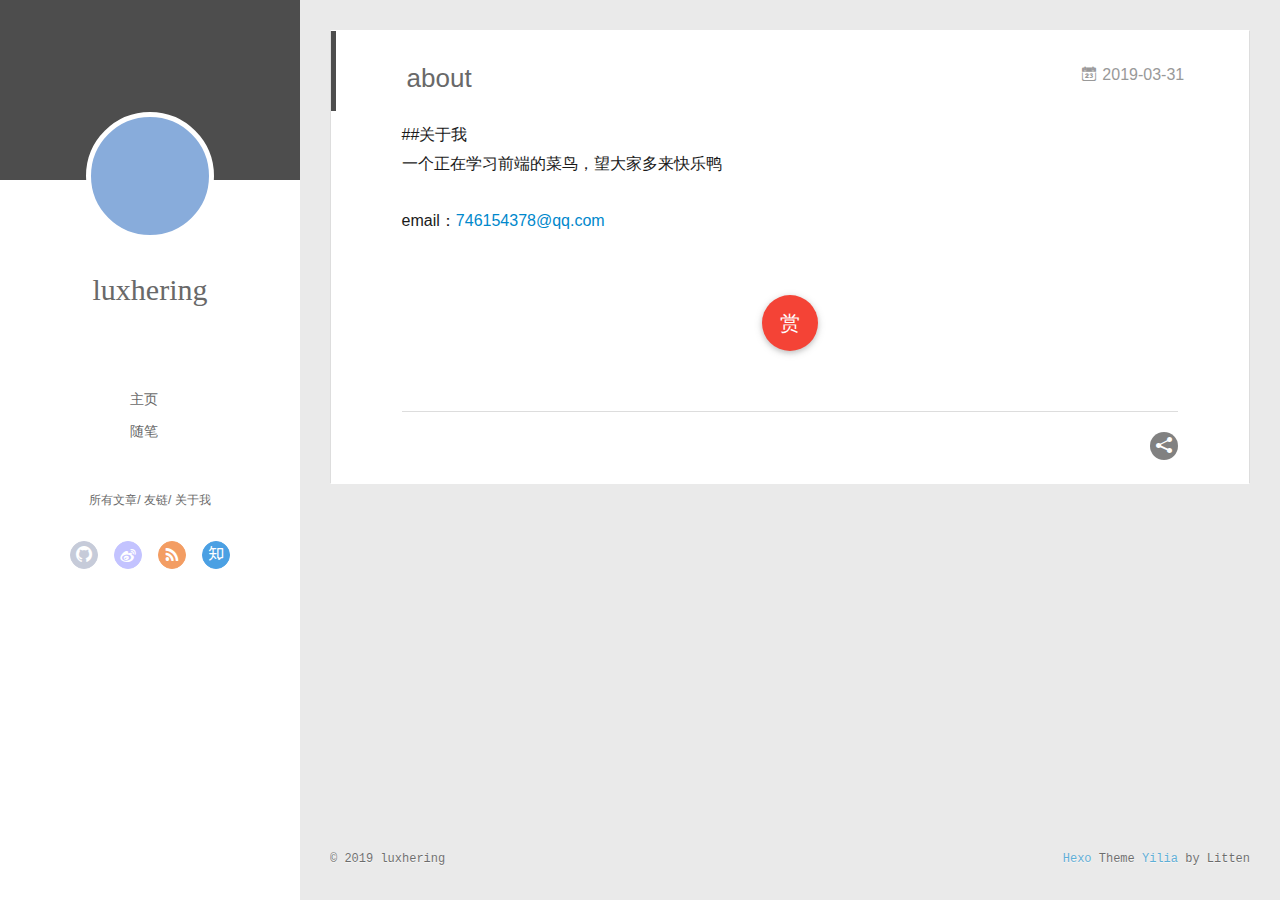
==== commit 88a6a94b: "Site updated: 2019-04-17 00:31:35" ====
--- a/about/index.html
+++ b/about/index.html
@@ -1,85 +1,14 @@
 <!DOCTYPE html>
-
-
-
-  
-
-
-<html class="theme-next pisces use-motion" lang="zh-Hans">
+<html>
 <head><meta name="generator" content="Hexo 3.8.0">
-  <meta charset="UTF-8">
-<meta http-equiv="X-UA-Compatible" content="IE=edge">
-<meta name="viewport" content="width=device-width, initial-scale=1, maximum-scale=1">
-<meta name="theme-color" content="#222">
-
-
-
-
-
-
-
-
-
-<meta http-equiv="Cache-Control" content="no-transform">
-<meta http-equiv="Cache-Control" content="no-siteapp">
-
-
-
-
-
-
-
-
-
-
-
-
-
-
-
-
-  
-  
-  <link href="/lib/fancybox/source/jquery.fancybox.css?v=2.1.5" rel="stylesheet" type="text/css">
-
-
-
-
-
-
-
-<link href="/lib/font-awesome/css/font-awesome.min.css?v=4.6.2" rel="stylesheet" type="text/css">
-
-<link href="/css/main.css?v=5.1.4" rel="stylesheet" type="text/css">
-
-
-  <link rel="apple-touch-icon" sizes="180x180" href="/images/apple-touch-icon-next.png?v=5.1.4">
-
-
-  <link rel="icon" type="image/png" sizes="32x32" href="/images/favicon-32x32-next.png?v=5.1.4">
-
-
-  <link rel="icon" type="image/png" sizes="16x16" href="/images/favicon-16x16-next.png?v=5.1.4">
-
-
-  <link rel="mask-icon" href="/images/logo.svg?v=5.1.4" color="#222">
-
-
-
-
-
-  <meta name="keywords" content="Hexo, NexT">
-
-
-
-
-
-
-
-
-
-
-<meta name="description" content="##关于我一个正在学习前端的菜鸟，望大家多来快乐鸭 email：746154378@qq.com">
+  <meta charset="utf-8">
+  
+  <meta name="renderer" content="webkit">
+  <meta http-equiv="X-UA-Compatible" content="IE=edge">
+  <link rel="dns-prefetch" href="http://yoursite.com">
+  <title>about | Hexo</title>
+  <meta name="viewport" content="width=device-width, initial-scale=1, maximum-scale=1">
+  <meta name="description" content="##关于我一个正在学习前端的菜鸟，望大家多来快乐鸭 email：746154378@qq.com">
 <meta property="og:type" content="website">
 <meta property="og:title" content="about">
 <meta property="og:url" content="http://yoursite.com/about/index.html">
@@ -90,454 +19,527 @@
 <meta name="twitter:card" content="summary">
 <meta name="twitter:title" content="about">
 <meta name="twitter:description" content="##关于我一个正在学习前端的菜鸟，望大家多来快乐鸭 email：746154378@qq.com">
-
-
-
-<script type="text/javascript" id="hexo.configurations">
-  var NexT = window.NexT || {};
-  var CONFIG = {
-    root: '/',
-    scheme: 'Pisces',
-    version: '5.1.4',
-    sidebar: {"position":"right","display":"post","offset":12,"b2t":false,"scrollpercent":false,"onmobile":false},
-    fancybox: true,
-    tabs: true,
-    motion: {"enable":true,"async":false,"transition":{"post_block":"fadeIn","post_header":"slideDownIn","post_body":"slideDownIn","coll_header":"slideLeftIn","sidebar":"slideUpIn"}},
-    duoshuo: {
-      userId: '0',
-      author: '博主'
-    },
-    algolia: {
-      applicationID: '',
-      apiKey: '',
-      indexName: '',
-      hits: {"per_page":10},
-      labels: {"input_placeholder":"Search for Posts","hits_empty":"We didn't find any results for the search: ${query}","hits_stats":"${hits} results found in ${time} ms"}
+  
+    <link rel="alternative" href="/atom.xml" title="Hexo" type="application/atom+xml">
+  
+  
+    <link rel="icon" href="/favicon.png">
+  
+  <link rel="stylesheet" type="text/css" href="/./main.0cf68a.css">
+  <style type="text/css">
+  
+    #container.show {
+      background: linear-gradient(200deg,#a0cfe4,#e8c37e);
     }
-  };
-</script>
-
-
-
-  <link rel="canonical" href="http://yoursite.com/about/">
-
-
-
-
-
-  <title>about | Hexo</title>
-  
-
-
-
-
-
-
-
+  </style>
+  
+
+  
 
 </head>
-
-<body itemscope itemtype="http://schema.org/WebPage" lang="zh-Hans">
-
-  
-  
-    
-  
-
-  <div class="container sidebar-position-right page-post-detail">
-    <div class="headband"></div>
-    <a href="https://github.com/Luxhering"><img width="149" height="149" src="https://github.blog/wp-content/uploads/2008/12/forkme_right_green_007200.png?resize=149%2C149" class="attachment-full size-full" alt="Fork me on GitHub" data-recalc-dims="1"></a>
-
-    <header id="header" class="header" itemscope itemtype="http://schema.org/WPHeader">
-      <div class="header-inner"><div class="site-brand-wrapper">
-  <div class="site-meta ">
-    
-
-    <div class="custom-logo-site-title">
-      <a href="/" class="brand" rel="start">
-        <span class="logo-line-before"><i></i></span>
-        <span class="site-title">Hexo</span>
-        <span class="logo-line-after"><i></i></span>
+</html>
+<body>
+  <div id="container" q-class="show:isCtnShow">
+    <canvas id="anm-canvas" class="anm-canvas"></canvas>
+    <div class="left-col" q-class="show:isShow">
+      
+<div class="overlay" style="background: #4d4d4d"></div>
+<div class="intrude-less">
+	<header id="header" class="inner">
+		<a href="/" class="profilepic">
+			<img src class="js-avatar">
+		</a>
+		<hgroup>
+		  <h1 class="header-author"><a href="/">luxhering</a></h1>
+		</hgroup>
+		
+
+		<nav class="header-menu">
+			<ul>
+			
+				<li><a href="/">主页</a></li>
+	        
+				<li><a href="/tags/随笔/">随笔</a></li>
+	        
+			</ul>
+		</nav>
+		<nav class="header-smart-menu">
+    		
+    			
+    			<a q-on="click: openSlider(e, 'innerArchive')" href="javascript:void(0)">所有文章</a>
+    			
+            
+    			
+    			<a q-on="click: openSlider(e, 'friends')" href="javascript:void(0)">友链</a>
+    			
+            
+    			
+    			<a q-on="click: openSlider(e, 'aboutme')" href="javascript:void(0)">关于我</a>
+    			
+            
+		</nav>
+		<nav class="header-nav">
+			<div class="social">
+				
+					<a class="github" target="_blank" href="#" title="github"><i class="icon-github"></i></a>
+		        
+					<a class="weibo" target="_blank" href="#" title="weibo"><i class="icon-weibo"></i></a>
+		        
+					<a class="rss" target="_blank" href="#" title="rss"><i class="icon-rss"></i></a>
+		        
+					<a class="zhihu" target="_blank" href="#" title="zhihu"><i class="icon-zhihu"></i></a>
+		        
+			</div>
+		</nav>
+	</header>		
+</div>
+
+    </div>
+    <div class="mid-col" q-class="show:isShow,hide:isShow|isFalse">
+      
+<nav id="mobile-nav">
+  	<div class="overlay js-overlay" style="background: #4d4d4d"></div>
+	<div class="btnctn js-mobile-btnctn">
+  		<div class="slider-trigger list" q-on="click: openSlider(e)"><i class="icon icon-sort"></i></div>
+	</div>
+	<div class="intrude-less">
+		<header id="header" class="inner">
+			<div class="profilepic">
+				<img src class="js-avatar">
+			</div>
+			<hgroup>
+			  <h1 class="header-author js-header-author">luxhering</h1>
+			</hgroup>
+			
+			
+			
+				
+			
+				
+			
+			
+			
+			<nav class="header-nav">
+				<div class="social">
+					
+						<a class="github" target="_blank" href="#" title="github"><i class="icon-github"></i></a>
+			        
+						<a class="weibo" target="_blank" href="#" title="weibo"><i class="icon-weibo"></i></a>
+			        
+						<a class="rss" target="_blank" href="#" title="rss"><i class="icon-rss"></i></a>
+			        
+						<a class="zhihu" target="_blank" href="#" title="zhihu"><i class="icon-zhihu"></i></a>
+			        
+				</div>
+			</nav>
+
+			<nav class="header-menu js-header-menu">
+				<ul style="width: 50%">
+				
+				
+					<li style="width: 50%"><a href="/">主页</a></li>
+		        
+					<li style="width: 50%"><a href="/tags/随笔/">随笔</a></li>
+		        
+				</ul>
+			</nav>
+		</header>				
+	</div>
+	<div class="mobile-mask" style="display:none" q-show="isShow"></div>
+</nav>
+
+      <div id="wrapper" class="body-wrap">
+        <div class="menu-l">
+          <div class="canvas-wrap">
+            <canvas data-colors="#eaeaea" data-sectionHeight="100" data-contentId="js-content" id="myCanvas1" class="anm-canvas"></canvas>
+          </div>
+          <div id="js-content" class="content-ll">
+            <article id="page-" class="article article-type-page " itemscope itemprop="blogPost">
+  <div class="article-inner">
+    
+      <header class="article-header">
+        
+  
+    <h1 class="article-title" itemprop="name">
+      about
+    </h1>
+  
+
+        
+        <a href="/about/index.html" class="archive-article-date">
+  	<time datetime="2019-03-30T17:12:50.000Z" itemprop="datePublished"><i class="icon-calendar icon"></i>2019-03-31</time>
+</a>
+        
+      </header>
+    
+    <div class="article-entry" itemprop="articleBody">
+      
+        <p>##关于我<br>一个正在学习前端的菜鸟，望大家多来快乐鸭</p>
+<p>email：<a href="mailto:746154378@qq.com" target="_blank" rel="noopener">746154378@qq.com</a></p>
+
+      
+
+      
+        <div class="page-reward">
+          <a href="javascript:;" class="page-reward-btn tooltip-top">
+            <div class="tooltip tooltip-east">
+            <span class="tooltip-item">
+              赏
+            </span>
+            <span class="tooltip-content">
+              <span class="tooltip-text">
+                <span class="tooltip-inner">
+                  <p class="reward-p"><i class="icon icon-quo-left"></i>谢谢你请我吃糖果<i class="icon icon-quo-right"></i></p>
+                  <div class="reward-box">
+                    
+                    
+                  </div>
+                </span>
+              </span>
+            </span>
+          </div>
+          </a>
+        </div>
+      
+    </div>
+    <div class="article-info article-info-index">
+      
+      
+      
+
+      
+
+      
+        
+<div class="share-btn share-icons tooltip-left">
+  <div class="tooltip tooltip-east">
+    <span class="tooltip-item">
+      <a href="javascript:;" class="share-sns share-outer">
+        <i class="icon icon-share"></i>
       </a>
-    </div>
-      
-        <p class="site-subtitle"></p>
-      
-  </div>
-
-  <div class="site-nav-toggle">
-    <button>
-      <span class="btn-bar"></span>
-      <span class="btn-bar"></span>
-      <span class="btn-bar"></span>
-    </button>
+    </span>
+    <span class="tooltip-content">
+      <div class="share-wrap">
+        <div class="share-icons">
+          <a class="weibo share-sns" href="javascript:;" data-type="weibo">
+            <i class="icon icon-weibo"></i>
+          </a>
+          <a class="weixin share-sns wxFab" href="javascript:;" data-type="weixin">
+            <i class="icon icon-weixin"></i>
+          </a>
+          <a class="qq share-sns" href="javascript:;" data-type="qq">
+            <i class="icon icon-qq"></i>
+          </a>
+          <a class="douban share-sns" href="javascript:;" data-type="douban">
+            <i class="icon icon-douban"></i>
+          </a>
+          <a class="qzone share-sns" href="javascript:;" data-type="qzone">
+            <i class="icon icon-qzone"></i>
+          </a>
+          <a class="facebook share-sns" href="javascript:;" data-type="facebook">
+            <i class="icon icon-facebook"></i>
+          </a>
+          <a class="twitter share-sns" href="javascript:;" data-type="twitter">
+            <i class="icon icon-twitter"></i>
+          </a>
+          <a class="google share-sns" href="javascript:;" data-type="google">
+            <i class="icon icon-google"></i>
+          </a>
+        </div>
+      </div>
+    </span>
   </div>
 </div>
 
-<nav class="site-nav">
-  
-
-  
-    <ul id="menu" class="menu">
-      
-        
-        <li class="menu-item menu-item-home">
-          <a href="/" rel="section">
+<div class="page-modal wx-share js-wx-box">
+    <a class="close js-modal-close" href="javascript:;"><i class="icon icon-close"></i></a>
+    <p>扫一扫，分享到微信</p>
+    <div class="wx-qrcode">
+      <img src="//pan.baidu.com/share/qrcode?url=http://yoursite.com/about/" alt="微信分享二维码">
+    </div>
+</div>
+
+<div class="mask js-mask"></div>
+      
+      <div class="clearfix"></div>
+    </div>
+  </div>
+</article>
+
+  
+
+<aside class="wrap-side-operation">
+    <div class="mod-side-operation">
+        
+        <div class="jump-container" id="js-jump-container" style="display:none;">
+            <a href="javascript:void(0)" class="mod-side-operation__jump-to-top">
+                <i class="icon-font icon-back"></i>
+            </a>
+            <div id="js-jump-plan-container" class="jump-plan-container" style="top: -11px;">
+                <i class="icon-font icon-plane jump-plane"></i>
+            </div>
+        </div>
+        
+        
+    </div>
+</aside>
+
+
+
+  
+  
+  
+
+  
+
+  
+
+  
+
+
+          </div>
+        </div>
+      </div>
+      <footer id="footer">
+  <div class="outer">
+    <div id="footer-info">
+    	<div class="footer-left">
+    		&copy; 2019 luxhering
+    	</div>
+      	<div class="footer-right">
+      		<a href="http://hexo.io/" target="_blank">Hexo</a>  Theme <a href="https://github.com/litten/hexo-theme-yilia" target="_blank">Yilia</a> by Litten
+      	</div>
+    </div>
+  </div>
+</footer>
+    </div>
+    <script>
+	var yiliaConfig = {
+		mathjax: false,
+		isHome: false,
+		isPost: false,
+		isArchive: false,
+		isTag: false,
+		isCategory: false,
+		open_in_new: false,
+		toc_hide_index: true,
+		root: "/",
+		innerArchive: true,
+		showTags: false
+	}
+</script>
+
+<script>!function(t){function n(e){if(r[e])return r[e].exports;var i=r[e]={exports:{},id:e,loaded:!1};return t[e].call(i.exports,i,i.exports,n),i.loaded=!0,i.exports}var r={};n.m=t,n.c=r,n.p="./",n(0)}([function(t,n,r){r(195),t.exports=r(191)},function(t,n,r){var e=r(3),i=r(52),o=r(27),u=r(28),c=r(53),f="prototype",a=function(t,n,r){var s,l,h,v,p=t&a.F,d=t&a.G,y=t&a.S,g=t&a.P,b=t&a.B,m=d?e:y?e[n]||(e[n]={}):(e[n]||{})[f],x=d?i:i[n]||(i[n]={}),w=x[f]||(x[f]={});d&&(r=n);for(s in r)l=!p&&m&&void 0!==m[s],h=(l?m:r)[s],v=b&&l?c(h,e):g&&"function"==typeof h?c(Function.call,h):h,m&&u(m,s,h,t&a.U),x[s]!=h&&o(x,s,v),g&&w[s]!=h&&(w[s]=h)};e.core=i,a.F=1,a.G=2,a.S=4,a.P=8,a.B=16,a.W=32,a.U=64,a.R=128,t.exports=a},function(t,n,r){var e=r(6);t.exports=function(t){if(!e(t))throw TypeError(t+" is not an object!");return t}},function(t,n){var r=t.exports="undefined"!=typeof window&&window.Math==Math?window:"undefined"!=typeof self&&self.Math==Math?self:Function("return this")();"number"==typeof __g&&(__g=r)},function(t,n){t.exports=function(t){try{return!!t()}catch(t){return!0}}},function(t,n){var r=t.exports="undefined"!=typeof window&&window.Math==Math?window:"undefined"!=typeof self&&self.Math==Math?self:Function("return this")();"number"==typeof __g&&(__g=r)},function(t,n){t.exports=function(t){return"object"==typeof t?null!==t:"function"==typeof t}},function(t,n,r){var e=r(126)("wks"),i=r(76),o=r(3).Symbol,u="function"==typeof o;(t.exports=function(t){return e[t]||(e[t]=u&&o[t]||(u?o:i)("Symbol."+t))}).store=e},function(t,n){var r={}.hasOwnProperty;t.exports=function(t,n){return r.call(t,n)}},function(t,n,r){var e=r(94),i=r(33);t.exports=function(t){return e(i(t))}},function(t,n,r){t.exports=!r(4)(function(){return 7!=Object.defineProperty({},"a",{get:function(){return 7}}).a})},function(t,n,r){var e=r(2),i=r(167),o=r(50),u=Object.defineProperty;n.f=r(10)?Object.defineProperty:function(t,n,r){if(e(t),n=o(n,!0),e(r),i)try{return u(t,n,r)}catch(t){}if("get"in r||"set"in r)throw TypeError("Accessors not supported!");return"value"in r&&(t[n]=r.value),t}},function(t,n,r){t.exports=!r(18)(function(){return 7!=Object.defineProperty({},"a",{get:function(){return 7}}).a})},function(t,n,r){var e=r(14),i=r(22);t.exports=r(12)?function(t,n,r){return e.f(t,n,i(1,r))}:function(t,n,r){return t[n]=r,t}},function(t,n,r){var e=r(20),i=r(58),o=r(42),u=Object.defineProperty;n.f=r(12)?Object.defineProperty:function(t,n,r){if(e(t),n=o(n,!0),e(r),i)try{return u(t,n,r)}catch(t){}if("get"in r||"set"in r)throw TypeError("Accessors not supported!");return"value"in r&&(t[n]=r.value),t}},function(t,n,r){var e=r(40)("wks"),i=r(23),o=r(5).Symbol,u="function"==typeof o;(t.exports=function(t){return e[t]||(e[t]=u&&o[t]||(u?o:i)("Symbol."+t))}).store=e},function(t,n,r){var e=r(67),i=Math.min;t.exports=function(t){return t>0?i(e(t),9007199254740991):0}},function(t,n,r){var e=r(46);t.exports=function(t){return Object(e(t))}},function(t,n){t.exports=function(t){try{return!!t()}catch(t){return!0}}},function(t,n,r){var e=r(63),i=r(34);t.exports=Object.keys||function(t){return e(t,i)}},function(t,n,r){var e=r(21);t.exports=function(t){if(!e(t))throw TypeError(t+" is not an object!");return t}},function(t,n){t.exports=function(t){return"object"==typeof t?null!==t:"function"==typeof t}},function(t,n){t.exports=function(t,n){return{enumerable:!(1&t),configurable:!(2&t),writable:!(4&t),value:n}}},function(t,n){var r=0,e=Math.random();t.exports=function(t){return"Symbol(".concat(void 0===t?"":t,")_",(++r+e).toString(36))}},function(t,n){var r={}.hasOwnProperty;t.exports=function(t,n){return r.call(t,n)}},function(t,n){var r=t.exports={version:"2.4.0"};"number"==typeof __e&&(__e=r)},function(t,n){t.exports=function(t){if("function"!=typeof t)throw TypeError(t+" is not a function!");return t}},function(t,n,r){var e=r(11),i=r(66);t.exports=r(10)?function(t,n,r){return e.f(t,n,i(1,r))}:function(t,n,r){return t[n]=r,t}},function(t,n,r){var e=r(3),i=r(27),o=r(24),u=r(76)("src"),c="toString",f=Function[c],a=(""+f).split(c);r(52).inspectSource=function(t){return f.call(t)},(t.exports=function(t,n,r,c){var f="function"==typeof r;f&&(o(r,"name")||i(r,"name",n)),t[n]!==r&&(f&&(o(r,u)||i(r,u,t[n]?""+t[n]:a.join(String(n)))),t===e?t[n]=r:c?t[n]?t[n]=r:i(t,n,r):(delete t[n],i(t,n,r)))})(Function.prototype,c,function(){return"function"==typeof this&&this[u]||f.call(this)})},function(t,n,r){var e=r(1),i=r(4),o=r(46),u=function(t,n,r,e){var i=String(o(t)),u="<"+n;return""!==r&&(u+=" "+r+'="'+String(e).replace(/"/g,"&quot;")+'"'),u+">"+i+"</"+n+">"};t.exports=function(t,n){var r={};r[t]=n(u),e(e.P+e.F*i(function(){var n=""[t]('"');return n!==n.toLowerCase()||n.split('"').length>3}),"String",r)}},function(t,n,r){var e=r(115),i=r(46);t.exports=function(t){return e(i(t))}},function(t,n,r){var e=r(116),i=r(66),o=r(30),u=r(50),c=r(24),f=r(167),a=Object.getOwnPropertyDescriptor;n.f=r(10)?a:function(t,n){if(t=o(t),n=u(n,!0),f)try{return a(t,n)}catch(t){}if(c(t,n))return i(!e.f.call(t,n),t[n])}},function(t,n,r){var e=r(24),i=r(17),o=r(145)("IE_PROTO"),u=Object.prototype;t.exports=Object.getPrototypeOf||function(t){return t=i(t),e(t,o)?t[o]:"function"==typeof t.constructor&&t instanceof t.constructor?t.constructor.prototype:t instanceof Object?u:null}},function(t,n){t.exports=function(t){if(void 0==t)throw TypeError("Can't call method on  "+t);return t}},function(t,n){t.exports="constructor,hasOwnProperty,isPrototypeOf,propertyIsEnumerable,toLocaleString,toString,valueOf".split(",")},function(t,n){t.exports={}},function(t,n){t.exports=!0},function(t,n){n.f={}.propertyIsEnumerable},function(t,n,r){var e=r(14).f,i=r(8),o=r(15)("toStringTag");t.exports=function(t,n,r){t&&!i(t=r?t:t.prototype,o)&&e(t,o,{configurable:!0,value:n})}},function(t,n,r){var e=r(40)("keys"),i=r(23);t.exports=function(t){return e[t]||(e[t]=i(t))}},function(t,n,r){var e=r(5),i="__core-js_shared__",o=e[i]||(e[i]={});t.exports=function(t){return o[t]||(o[t]={})}},function(t,n){var r=Math.ceil,e=Math.floor;t.exports=function(t){return isNaN(t=+t)?0:(t>0?e:r)(t)}},function(t,n,r){var e=r(21);t.exports=function(t,n){if(!e(t))return t;var r,i;if(n&&"function"==typeof(r=t.toString)&&!e(i=r.call(t)))return i;if("function"==typeof(r=t.valueOf)&&!e(i=r.call(t)))return i;if(!n&&"function"==typeof(r=t.toString)&&!e(i=r.call(t)))return i;throw TypeError("Can't convert object to primitive value")}},function(t,n,r){var e=r(5),i=r(25),o=r(36),u=r(44),c=r(14).f;t.exports=function(t){var n=i.Symbol||(i.Symbol=o?{}:e.Symbol||{});"_"==t.charAt(0)||t in n||c(n,t,{value:u.f(t)})}},function(t,n,r){n.f=r(15)},function(t,n){var r={}.toString;t.exports=function(t){return r.call(t).slice(8,-1)}},function(t,n){t.exports=function(t){if(void 0==t)throw TypeError("Can't call method on  "+t);return t}},function(t,n,r){var e=r(4);t.exports=function(t,n){return!!t&&e(function(){n?t.call(null,function(){},1):t.call(null)})}},function(t,n,r){var e=r(53),i=r(115),o=r(17),u=r(16),c=r(203);t.exports=function(t,n){var r=1==t,f=2==t,a=3==t,s=4==t,l=6==t,h=5==t||l,v=n||c;return function(n,c,p){for(var d,y,g=o(n),b=i(g),m=e(c,p,3),x=u(b.length),w=0,S=r?v(n,x):f?v(n,0):void 0;x>w;w++)if((h||w in b)&&(d=b[w],y=m(d,w,g),t))if(r)S[w]=y;else if(y)switch(t){case 3:return!0;case 5:return d;case 6:return w;case 2:S.push(d)}else if(s)return!1;return l?-1:a||s?s:S}}},function(t,n,r){var e=r(1),i=r(52),o=r(4);t.exports=function(t,n){var r=(i.Object||{})[t]||Object[t],u={};u[t]=n(r),e(e.S+e.F*o(function(){r(1)}),"Object",u)}},function(t,n,r){var e=r(6);t.exports=function(t,n){if(!e(t))return t;var r,i;if(n&&"function"==typeof(r=t.toString)&&!e(i=r.call(t)))return i;if("function"==typeof(r=t.valueOf)&&!e(i=r.call(t)))return i;if(!n&&"function"==typeof(r=t.toString)&&!e(i=r.call(t)))return i;throw TypeError("Can't convert object to primitive value")}},function(t,n,r){var e=r(5),i=r(25),o=r(91),u=r(13),c="prototype",f=function(t,n,r){var a,s,l,h=t&f.F,v=t&f.G,p=t&f.S,d=t&f.P,y=t&f.B,g=t&f.W,b=v?i:i[n]||(i[n]={}),m=b[c],x=v?e:p?e[n]:(e[n]||{})[c];v&&(r=n);for(a in r)(s=!h&&x&&void 0!==x[a])&&a in b||(l=s?x[a]:r[a],b[a]=v&&"function"!=typeof x[a]?r[a]:y&&s?o(l,e):g&&x[a]==l?function(t){var n=function(n,r,e){if(this instanceof t){switch(arguments.length){case 0:return new t;case 1:return new t(n);case 2:return new t(n,r)}return new t(n,r,e)}return t.apply(this,arguments)};return n[c]=t[c],n}(l):d&&"function"==typeof l?o(Function.call,l):l,d&&((b.virtual||(b.virtual={}))[a]=l,t&f.R&&m&&!m[a]&&u(m,a,l)))};f.F=1,f.G=2,f.S=4,f.P=8,f.B=16,f.W=32,f.U=64,f.R=128,t.exports=f},function(t,n){var r=t.exports={version:"2.4.0"};"number"==typeof __e&&(__e=r)},function(t,n,r){var e=r(26);t.exports=function(t,n,r){if(e(t),void 0===n)return t;switch(r){case 1:return function(r){return t.call(n,r)};case 2:return function(r,e){return t.call(n,r,e)};case 3:return function(r,e,i){return t.call(n,r,e,i)}}return function(){return t.apply(n,arguments)}}},function(t,n,r){var e=r(183),i=r(1),o=r(126)("metadata"),u=o.store||(o.store=new(r(186))),c=function(t,n,r){var i=u.get(t);if(!i){if(!r)return;u.set(t,i=new e)}var o=i.get(n);if(!o){if(!r)return;i.set(n,o=new e)}return o},f=function(t,n,r){var e=c(n,r,!1);return void 0!==e&&e.has(t)},a=function(t,n,r){var e=c(n,r,!1);return void 0===e?void 0:e.get(t)},s=function(t,n,r,e){c(r,e,!0).set(t,n)},l=function(t,n){var r=c(t,n,!1),e=[];return r&&r.forEach(function(t,n){e.push(n)}),e},h=function(t){return void 0===t||"symbol"==typeof t?t:String(t)},v=function(t){i(i.S,"Reflect",t)};t.exports={store:u,map:c,has:f,get:a,set:s,keys:l,key:h,exp:v}},function(t,n,r){"use strict";if(r(10)){var e=r(69),i=r(3),o=r(4),u=r(1),c=r(127),f=r(152),a=r(53),s=r(68),l=r(66),h=r(27),v=r(73),p=r(67),d=r(16),y=r(75),g=r(50),b=r(24),m=r(180),x=r(114),w=r(6),S=r(17),_=r(137),O=r(70),E=r(32),P=r(71).f,j=r(154),F=r(76),M=r(7),A=r(48),N=r(117),T=r(146),I=r(155),k=r(80),L=r(123),R=r(74),C=r(130),D=r(160),U=r(11),W=r(31),G=U.f,B=W.f,V=i.RangeError,z=i.TypeError,q=i.Uint8Array,K="ArrayBuffer",J="Shared"+K,Y="BYTES_PER_ELEMENT",H="prototype",$=Array[H],X=f.ArrayBuffer,Q=f.DataView,Z=A(0),tt=A(2),nt=A(3),rt=A(4),et=A(5),it=A(6),ot=N(!0),ut=N(!1),ct=I.values,ft=I.keys,at=I.entries,st=$.lastIndexOf,lt=$.reduce,ht=$.reduceRight,vt=$.join,pt=$.sort,dt=$.slice,yt=$.toString,gt=$.toLocaleString,bt=M("iterator"),mt=M("toStringTag"),xt=F("typed_constructor"),wt=F("def_constructor"),St=c.CONSTR,_t=c.TYPED,Ot=c.VIEW,Et="Wrong length!",Pt=A(1,function(t,n){return Tt(T(t,t[wt]),n)}),jt=o(function(){return 1===new q(new Uint16Array([1]).buffer)[0]}),Ft=!!q&&!!q[H].set&&o(function(){new q(1).set({})}),Mt=function(t,n){if(void 0===t)throw z(Et);var r=+t,e=d(t);if(n&&!m(r,e))throw V(Et);return e},At=function(t,n){var r=p(t);if(r<0||r%n)throw V("Wrong offset!");return r},Nt=function(t){if(w(t)&&_t in t)return t;throw z(t+" is not a typed array!")},Tt=function(t,n){if(!(w(t)&&xt in t))throw z("It is not a typed array constructor!");return new t(n)},It=function(t,n){return kt(T(t,t[wt]),n)},kt=function(t,n){for(var r=0,e=n.length,i=Tt(t,e);e>r;)i[r]=n[r++];return i},Lt=function(t,n,r){G(t,n,{get:function(){return this._d[r]}})},Rt=function(t){var n,r,e,i,o,u,c=S(t),f=arguments.length,s=f>1?arguments[1]:void 0,l=void 0!==s,h=j(c);if(void 0!=h&&!_(h)){for(u=h.call(c),e=[],n=0;!(o=u.next()).done;n++)e.push(o.value);c=e}for(l&&f>2&&(s=a(s,arguments[2],2)),n=0,r=d(c.length),i=Tt(this,r);r>n;n++)i[n]=l?s(c[n],n):c[n];return i},Ct=function(){for(var t=0,n=arguments.length,r=Tt(this,n);n>t;)r[t]=arguments[t++];return r},Dt=!!q&&o(function(){gt.call(new q(1))}),Ut=function(){return gt.apply(Dt?dt.call(Nt(this)):Nt(this),arguments)},Wt={copyWithin:function(t,n){return D.call(Nt(this),t,n,arguments.length>2?arguments[2]:void 0)},every:function(t){return rt(Nt(this),t,arguments.length>1?arguments[1]:void 0)},fill:function(t){return C.apply(Nt(this),arguments)},filter:function(t){return It(this,tt(Nt(this),t,arguments.length>1?arguments[1]:void 0))},find:function(t){return et(Nt(this),t,arguments.length>1?arguments[1]:void 0)},findIndex:function(t){return it(Nt(this),t,arguments.length>1?arguments[1]:void 0)},forEach:function(t){Z(Nt(this),t,arguments.length>1?arguments[1]:void 0)},indexOf:function(t){return ut(Nt(this),t,arguments.length>1?arguments[1]:void 0)},includes:function(t){return ot(Nt(this),t,arguments.length>1?arguments[1]:void 0)},join:function(t){return vt.apply(Nt(this),arguments)},lastIndexOf:function(t){return st.apply(Nt(this),arguments)},map:function(t){return Pt(Nt(this),t,arguments.length>1?arguments[1]:void 0)},reduce:function(t){return lt.apply(Nt(this),arguments)},reduceRight:function(t){return ht.apply(Nt(this),arguments)},reverse:function(){for(var t,n=this,r=Nt(n).length,e=Math.floor(r/2),i=0;i<e;)t=n[i],n[i++]=n[--r],n[r]=t;return n},some:function(t){return nt(Nt(this),t,arguments.length>1?arguments[1]:void 0)},sort:function(t){return pt.call(Nt(this),t)},subarray:function(t,n){var r=Nt(this),e=r.length,i=y(t,e);return new(T(r,r[wt]))(r.buffer,r.byteOffset+i*r.BYTES_PER_ELEMENT,d((void 0===n?e:y(n,e))-i))}},Gt=function(t,n){return It(this,dt.call(Nt(this),t,n))},Bt=function(t){Nt(this);var n=At(arguments[1],1),r=this.length,e=S(t),i=d(e.length),o=0;if(i+n>r)throw V(Et);for(;o<i;)this[n+o]=e[o++]},Vt={entries:function(){return at.call(Nt(this))},keys:function(){return ft.call(Nt(this))},values:function(){return ct.call(Nt(this))}},zt=function(t,n){return w(t)&&t[_t]&&"symbol"!=typeof n&&n in t&&String(+n)==String(n)},qt=function(t,n){return zt(t,n=g(n,!0))?l(2,t[n]):B(t,n)},Kt=function(t,n,r){return!(zt(t,n=g(n,!0))&&w(r)&&b(r,"value"))||b(r,"get")||b(r,"set")||r.configurable||b(r,"writable")&&!r.writable||b(r,"enumerable")&&!r.enumerable?G(t,n,r):(t[n]=r.value,t)};St||(W.f=qt,U.f=Kt),u(u.S+u.F*!St,"Object",{getOwnPropertyDescriptor:qt,defineProperty:Kt}),o(function(){yt.call({})})&&(yt=gt=function(){return vt.call(this)});var Jt=v({},Wt);v(Jt,Vt),h(Jt,bt,Vt.values),v(Jt,{slice:Gt,set:Bt,constructor:function(){},toString:yt,toLocaleString:Ut}),Lt(Jt,"buffer","b"),Lt(Jt,"byteOffset","o"),Lt(Jt,"byteLength","l"),Lt(Jt,"length","e"),G(Jt,mt,{get:function(){return this[_t]}}),t.exports=function(t,n,r,f){f=!!f;var a=t+(f?"Clamped":"")+"Array",l="Uint8Array"!=a,v="get"+t,p="set"+t,y=i[a],g=y||{},b=y&&E(y),m=!y||!c.ABV,S={},_=y&&y[H],j=function(t,r){var e=t._d;return e.v[v](r*n+e.o,jt)},F=function(t,r,e){var i=t._d;f&&(e=(e=Math.round(e))<0?0:e>255?255:255&e),i.v[p](r*n+i.o,e,jt)},M=function(t,n){G(t,n,{get:function(){return j(this,n)},set:function(t){return F(this,n,t)},enumerable:!0})};m?(y=r(function(t,r,e,i){s(t,y,a,"_d");var o,u,c,f,l=0,v=0;if(w(r)){if(!(r instanceof X||(f=x(r))==K||f==J))return _t in r?kt(y,r):Rt.call(y,r);o=r,v=At(e,n);var p=r.byteLength;if(void 0===i){if(p%n)throw V(Et);if((u=p-v)<0)throw V(Et)}else if((u=d(i)*n)+v>p)throw V(Et);c=u/n}else c=Mt(r,!0),u=c*n,o=new X(u);for(h(t,"_d",{b:o,o:v,l:u,e:c,v:new Q(o)});l<c;)M(t,l++)}),_=y[H]=O(Jt),h(_,"constructor",y)):L(function(t){new y(null),new y(t)},!0)||(y=r(function(t,r,e,i){s(t,y,a);var o;return w(r)?r instanceof X||(o=x(r))==K||o==J?void 0!==i?new g(r,At(e,n),i):void 0!==e?new g(r,At(e,n)):new g(r):_t in r?kt(y,r):Rt.call(y,r):new g(Mt(r,l))}),Z(b!==Function.prototype?P(g).concat(P(b)):P(g),function(t){t in y||h(y,t,g[t])}),y[H]=_,e||(_.constructor=y));var A=_[bt],N=!!A&&("values"==A.name||void 0==A.name),T=Vt.values;h(y,xt,!0),h(_,_t,a),h(_,Ot,!0),h(_,wt,y),(f?new y(1)[mt]==a:mt in _)||G(_,mt,{get:function(){return a}}),S[a]=y,u(u.G+u.W+u.F*(y!=g),S),u(u.S,a,{BYTES_PER_ELEMENT:n,from:Rt,of:Ct}),Y in _||h(_,Y,n),u(u.P,a,Wt),R(a),u(u.P+u.F*Ft,a,{set:Bt}),u(u.P+u.F*!N,a,Vt),u(u.P+u.F*(_.toString!=yt),a,{toString:yt}),u(u.P+u.F*o(function(){new y(1).slice()}),a,{slice:Gt}),u(u.P+u.F*(o(function(){return[1,2].toLocaleString()!=new y([1,2]).toLocaleString()})||!o(function(){_.toLocaleString.call([1,2])})),a,{toLocaleString:Ut}),k[a]=N?A:T,e||N||h(_,bt,T)}}else t.exports=function(){}},function(t,n){var r={}.toString;t.exports=function(t){return r.call(t).slice(8,-1)}},function(t,n,r){var e=r(21),i=r(5).document,o=e(i)&&e(i.createElement);t.exports=function(t){return o?i.createElement(t):{}}},function(t,n,r){t.exports=!r(12)&&!r(18)(function(){return 7!=Object.defineProperty(r(57)("div"),"a",{get:function(){return 7}}).a})},function(t,n,r){"use strict";var e=r(36),i=r(51),o=r(64),u=r(13),c=r(8),f=r(35),a=r(96),s=r(38),l=r(103),h=r(15)("iterator"),v=!([].keys&&"next"in[].keys()),p="keys",d="values",y=function(){return this};t.exports=function(t,n,r,g,b,m,x){a(r,n,g);var w,S,_,O=function(t){if(!v&&t in F)return F[t];switch(t){case p:case d:return function(){return new r(this,t)}}return function(){return new r(this,t)}},E=n+" Iterator",P=b==d,j=!1,F=t.prototype,M=F[h]||F["@@iterator"]||b&&F[b],A=M||O(b),N=b?P?O("entries"):A:void 0,T="Array"==n?F.entries||M:M;if(T&&(_=l(T.call(new t)))!==Object.prototype&&(s(_,E,!0),e||c(_,h)||u(_,h,y)),P&&M&&M.name!==d&&(j=!0,A=function(){return M.call(this)}),e&&!x||!v&&!j&&F[h]||u(F,h,A),f[n]=A,f[E]=y,b)if(w={values:P?A:O(d),keys:m?A:O(p),entries:N},x)for(S in w)S in F||o(F,S,w[S]);else i(i.P+i.F*(v||j),n,w);return w}},function(t,n,r){var e=r(20),i=r(100),o=r(34),u=r(39)("IE_PROTO"),c=function(){},f="prototype",a=function(){var t,n=r(57)("iframe"),e=o.length;for(n.style.display="none",r(93).appendChild(n),n.src="javascript:",t=n.contentWindow.document,t.open(),t.write("<script>document.F=Object<\/script>"),t.close(),a=t.F;e--;)delete a[f][o[e]];return a()};t.exports=Object.create||function(t,n){var r;return null!==t?(c[f]=e(t),r=new c,c[f]=null,r[u]=t):r=a(),void 0===n?r:i(r,n)}},function(t,n,r){var e=r(63),i=r(34).concat("length","prototype");n.f=Object.getOwnPropertyNames||function(t){return e(t,i)}},function(t,n){n.f=Object.getOwnPropertySymbols},function(t,n,r){var e=r(8),i=r(9),o=r(90)(!1),u=r(39)("IE_PROTO");t.exports=function(t,n){var r,c=i(t),f=0,a=[];for(r in c)r!=u&&e(c,r)&&a.push(r);for(;n.length>f;)e(c,r=n[f++])&&(~o(a,r)||a.push(r));return a}},function(t,n,r){t.exports=r(13)},function(t,n,r){var e=r(76)("meta"),i=r(6),o=r(24),u=r(11).f,c=0,f=Object.isExtensible||function(){return!0},a=!r(4)(function(){return f(Object.preventExtensions({}))}),s=function(t){u(t,e,{value:{i:"O"+ ++c,w:{}}})},l=function(t,n){if(!i(t))return"symbol"==typeof t?t:("string"==typeof t?"S":"P")+t;if(!o(t,e)){if(!f(t))return"F";if(!n)return"E";s(t)}return t[e].i},h=function(t,n){if(!o(t,e)){if(!f(t))return!0;if(!n)return!1;s(t)}return t[e].w},v=function(t){return a&&p.NEED&&f(t)&&!o(t,e)&&s(t),t},p=t.exports={KEY:e,NEED:!1,fastKey:l,getWeak:h,onFreeze:v}},function(t,n){t.exports=function(t,n){return{enumerable:!(1&t),configurable:!(2&t),writable:!(4&t),value:n}}},function(t,n){var r=Math.ceil,e=Math.floor;t.exports=function(t){return isNaN(t=+t)?0:(t>0?e:r)(t)}},function(t,n){t.exports=function(t,n,r,e){if(!(t instanceof n)||void 0!==e&&e in t)throw TypeError(r+": incorrect invocation!");return t}},function(t,n){t.exports=!1},function(t,n,r){var e=r(2),i=r(173),o=r(133),u=r(145)("IE_PROTO"),c=function(){},f="prototype",a=function(){var t,n=r(132)("iframe"),e=o.length;for(n.style.display="none",r(135).appendChild(n),n.src="javascript:",t=n.contentWindow.document,t.open(),t.write("<script>document.F=Object<\/script>"),t.close(),a=t.F;e--;)delete a[f][o[e]];return a()};t.exports=Object.create||function(t,n){var r;return null!==t?(c[f]=e(t),r=new c,c[f]=null,r[u]=t):r=a(),void 0===n?r:i(r,n)}},function(t,n,r){var e=r(175),i=r(133).concat("length","prototype");n.f=Object.getOwnPropertyNames||function(t){return e(t,i)}},function(t,n,r){var e=r(175),i=r(133);t.exports=Object.keys||function(t){return e(t,i)}},function(t,n,r){var e=r(28);t.exports=function(t,n,r){for(var i in n)e(t,i,n[i],r);return t}},function(t,n,r){"use strict";var e=r(3),i=r(11),o=r(10),u=r(7)("species");t.exports=function(t){var n=e[t];o&&n&&!n[u]&&i.f(n,u,{configurable:!0,get:function(){return this}})}},function(t,n,r){var e=r(67),i=Math.max,o=Math.min;t.exports=function(t,n){return t=e(t),t<0?i(t+n,0):o(t,n)}},function(t,n){var r=0,e=Math.random();t.exports=function(t){return"Symbol(".concat(void 0===t?"":t,")_",(++r+e).toString(36))}},function(t,n,r){var e=r(33);t.exports=function(t){return Object(e(t))}},function(t,n,r){var e=r(7)("unscopables"),i=Array.prototype;void 0==i[e]&&r(27)(i,e,{}),t.exports=function(t){i[e][t]=!0}},function(t,n,r){var e=r(53),i=r(169),o=r(137),u=r(2),c=r(16),f=r(154),a={},s={},n=t.exports=function(t,n,r,l,h){var v,p,d,y,g=h?function(){return t}:f(t),b=e(r,l,n?2:1),m=0;if("function"!=typeof g)throw TypeError(t+" is not iterable!");if(o(g)){for(v=c(t.length);v>m;m++)if((y=n?b(u(p=t[m])[0],p[1]):b(t[m]))===a||y===s)return y}else for(d=g.call(t);!(p=d.next()).done;)if((y=i(d,b,p.value,n))===a||y===s)return y};n.BREAK=a,n.RETURN=s},function(t,n){t.exports={}},function(t,n,r){var e=r(11).f,i=r(24),o=r(7)("toStringTag");t.exports=function(t,n,r){t&&!i(t=r?t:t.prototype,o)&&e(t,o,{configurable:!0,value:n})}},function(t,n,r){var e=r(1),i=r(46),o=r(4),u=r(150),c="["+u+"]",f="​+",a=RegExp("^"+c+c+"*"),s=RegExp(c+c+"*$"),l=function(t,n,r){var i={},c=o(function(){return!!u[t]()||f[t]()!=f}),a=i[t]=c?n(h):u[t];r&&(i[r]=a),e(e.P+e.F*c,"String",i)},h=l.trim=function(t,n){return t=String(i(t)),1&n&&(t=t.replace(a,"")),2&n&&(t=t.replace(s,"")),t};t.exports=l},function(t,n,r){t.exports={default:r(86),__esModule:!0}},function(t,n,r){t.exports={default:r(87),__esModule:!0}},function(t,n,r){"use strict";function e(t){return t&&t.__esModule?t:{default:t}}n.__esModule=!0;var i=r(84),o=e(i),u=r(83),c=e(u),f="function"==typeof c.default&&"symbol"==typeof o.default?function(t){return typeof t}:function(t){return t&&"function"==typeof c.default&&t.constructor===c.default&&t!==c.default.prototype?"symbol":typeof t};n.default="function"==typeof c.default&&"symbol"===f(o.default)?function(t){return void 0===t?"undefined":f(t)}:function(t){return t&&"function"==typeof c.default&&t.constructor===c.default&&t!==c.default.prototype?"symbol":void 0===t?"undefined":f(t)}},function(t,n,r){r(110),r(108),r(111),r(112),t.exports=r(25).Symbol},function(t,n,r){r(109),r(113),t.exports=r(44).f("iterator")},function(t,n){t.exports=function(t){if("function"!=typeof t)throw TypeError(t+" is not a function!");return t}},function(t,n){t.exports=function(){}},function(t,n,r){var e=r(9),i=r(106),o=r(105);t.exports=function(t){return function(n,r,u){var c,f=e(n),a=i(f.length),s=o(u,a);if(t&&r!=r){for(;a>s;)if((c=f[s++])!=c)return!0}else for(;a>s;s++)if((t||s in f)&&f[s]===r)return t||s||0;return!t&&-1}}},function(t,n,r){var e=r(88);t.exports=function(t,n,r){if(e(t),void 0===n)return t;switch(r){case 1:return function(r){return t.call(n,r)};case 2:return function(r,e){return t.call(n,r,e)};case 3:return function(r,e,i){return t.call(n,r,e,i)}}return function(){return t.apply(n,arguments)}}},function(t,n,r){var e=r(19),i=r(62),o=r(37);t.exports=function(t){var n=e(t),r=i.f;if(r)for(var u,c=r(t),f=o.f,a=0;c.length>a;)f.call(t,u=c[a++])&&n.push(u);return n}},function(t,n,r){t.exports=r(5).document&&document.documentElement},function(t,n,r){var e=r(56);t.exports=Object("z").propertyIsEnumerable(0)?Object:function(t){return"String"==e(t)?t.split(""):Object(t)}},function(t,n,r){var e=r(56);t.exports=Array.isArray||function(t){return"Array"==e(t)}},function(t,n,r){"use strict";var e=r(60),i=r(22),o=r(38),u={};r(13)(u,r(15)("iterator"),function(){return this}),t.exports=function(t,n,r){t.prototype=e(u,{next:i(1,r)}),o(t,n+" Iterator")}},function(t,n){t.exports=function(t,n){return{value:n,done:!!t}}},function(t,n,r){var e=r(19),i=r(9);t.exports=function(t,n){for(var r,o=i(t),u=e(o),c=u.length,f=0;c>f;)if(o[r=u[f++]]===n)return r}},function(t,n,r){var e=r(23)("meta"),i=r(21),o=r(8),u=r(14).f,c=0,f=Object.isExtensible||function(){return!0},a=!r(18)(function(){return f(Object.preventExtensions({}))}),s=function(t){u(t,e,{value:{i:"O"+ ++c,w:{}}})},l=function(t,n){if(!i(t))return"symbol"==typeof t?t:("string"==typeof t?"S":"P")+t;if(!o(t,e)){if(!f(t))return"F";if(!n)return"E";s(t)}return t[e].i},h=function(t,n){if(!o(t,e)){if(!f(t))return!0;if(!n)return!1;s(t)}return t[e].w},v=function(t){return a&&p.NEED&&f(t)&&!o(t,e)&&s(t),t},p=t.exports={KEY:e,NEED:!1,fastKey:l,getWeak:h,onFreeze:v}},function(t,n,r){var e=r(14),i=r(20),o=r(19);t.exports=r(12)?Object.defineProperties:function(t,n){i(t);for(var r,u=o(n),c=u.length,f=0;c>f;)e.f(t,r=u[f++],n[r]);return t}},function(t,n,r){var e=r(37),i=r(22),o=r(9),u=r(42),c=r(8),f=r(58),a=Object.getOwnPropertyDescriptor;n.f=r(12)?a:function(t,n){if(t=o(t),n=u(n,!0),f)try{return a(t,n)}catch(t){}if(c(t,n))return i(!e.f.call(t,n),t[n])}},function(t,n,r){var e=r(9),i=r(61).f,o={}.toString,u="object"==typeof window&&window&&Object.getOwnPropertyNames?Object.getOwnPropertyNames(window):[],c=function(t){try{return i(t)}catch(t){return u.slice()}};t.exports.f=function(t){return u&&"[object Window]"==o.call(t)?c(t):i(e(t))}},function(t,n,r){var e=r(8),i=r(77),o=r(39)("IE_PROTO"),u=Object.prototype;t.exports=Object.getPrototypeOf||function(t){return t=i(t),e(t,o)?t[o]:"function"==typeof t.constructor&&t instanceof t.constructor?t.constructor.prototype:t instanceof Object?u:null}},function(t,n,r){var e=r(41),i=r(33);t.exports=function(t){return function(n,r){var o,u,c=String(i(n)),f=e(r),a=c.length;return f<0||f>=a?t?"":void 0:(o=c.charCodeAt(f),o<55296||o>56319||f+1===a||(u=c.charCodeAt(f+1))<56320||u>57343?t?c.charAt(f):o:t?c.slice(f,f+2):u-56320+(o-55296<<10)+65536)}}},function(t,n,r){var e=r(41),i=Math.max,o=Math.min;t.exports=function(t,n){return t=e(t),t<0?i(t+n,0):o(t,n)}},function(t,n,r){var e=r(41),i=Math.min;t.exports=function(t){return t>0?i(e(t),9007199254740991):0}},function(t,n,r){"use strict";var e=r(89),i=r(97),o=r(35),u=r(9);t.exports=r(59)(Array,"Array",function(t,n){this._t=u(t),this._i=0,this._k=n},function(){var t=this._t,n=this._k,r=this._i++;return!t||r>=t.length?(this._t=void 0,i(1)):"keys"==n?i(0,r):"values"==n?i(0,t[r]):i(0,[r,t[r]])},"values"),o.Arguments=o.Array,e("keys"),e("values"),e("entries")},function(t,n){},function(t,n,r){"use strict";var e=r(104)(!0);r(59)(String,"String",function(t){this._t=String(t),this._i=0},function(){var t,n=this._t,r=this._i;return r>=n.length?{value:void 0,done:!0}:(t=e(n,r),this._i+=t.length,{value:t,done:!1})})},function(t,n,r){"use strict";var e=r(5),i=r(8),o=r(12),u=r(51),c=r(64),f=r(99).KEY,a=r(18),s=r(40),l=r(38),h=r(23),v=r(15),p=r(44),d=r(43),y=r(98),g=r(92),b=r(95),m=r(20),x=r(9),w=r(42),S=r(22),_=r(60),O=r(102),E=r(101),P=r(14),j=r(19),F=E.f,M=P.f,A=O.f,N=e.Symbol,T=e.JSON,I=T&&T.stringify,k="prototype",L=v("_hidden"),R=v("toPrimitive"),C={}.propertyIsEnumerable,D=s("symbol-registry"),U=s("symbols"),W=s("op-symbols"),G=Object[k],B="function"==typeof N,V=e.QObject,z=!V||!V[k]||!V[k].findChild,q=o&&a(function(){return 7!=_(M({},"a",{get:function(){return M(this,"a",{value:7}).a}})).a})?function(t,n,r){var e=F(G,n);e&&delete G[n],M(t,n,r),e&&t!==G&&M(G,n,e)}:M,K=function(t){var n=U[t]=_(N[k]);return n._k=t,n},J=B&&"symbol"==typeof N.iterator?function(t){return"symbol"==typeof t}:function(t){return t instanceof N},Y=function(t,n,r){return t===G&&Y(W,n,r),m(t),n=w(n,!0),m(r),i(U,n)?(r.enumerable?(i(t,L)&&t[L][n]&&(t[L][n]=!1),r=_(r,{enumerable:S(0,!1)})):(i(t,L)||M(t,L,S(1,{})),t[L][n]=!0),q(t,n,r)):M(t,n,r)},H=function(t,n){m(t);for(var r,e=g(n=x(n)),i=0,o=e.length;o>i;)Y(t,r=e[i++],n[r]);return t},$=function(t,n){return void 0===n?_(t):H(_(t),n)},X=function(t){var n=C.call(this,t=w(t,!0));return!(this===G&&i(U,t)&&!i(W,t))&&(!(n||!i(this,t)||!i(U,t)||i(this,L)&&this[L][t])||n)},Q=function(t,n){if(t=x(t),n=w(n,!0),t!==G||!i(U,n)||i(W,n)){var r=F(t,n);return!r||!i(U,n)||i(t,L)&&t[L][n]||(r.enumerable=!0),r}},Z=function(t){for(var n,r=A(x(t)),e=[],o=0;r.length>o;)i(U,n=r[o++])||n==L||n==f||e.push(n);return e},tt=function(t){for(var n,r=t===G,e=A(r?W:x(t)),o=[],u=0;e.length>u;)!i(U,n=e[u++])||r&&!i(G,n)||o.push(U[n]);return o};B||(N=function(){if(this instanceof N)throw TypeError("Symbol is not a constructor!");var t=h(arguments.length>0?arguments[0]:void 0),n=function(r){this===G&&n.call(W,r),i(this,L)&&i(this[L],t)&&(this[L][t]=!1),q(this,t,S(1,r))};return o&&z&&q(G,t,{configurable:!0,set:n}),K(t)},c(N[k],"toString",function(){return this._k}),E.f=Q,P.f=Y,r(61).f=O.f=Z,r(37).f=X,r(62).f=tt,o&&!r(36)&&c(G,"propertyIsEnumerable",X,!0),p.f=function(t){return K(v(t))}),u(u.G+u.W+u.F*!B,{Symbol:N});for(var nt="hasInstance,isConcatSpreadable,iterator,match,replace,search,species,split,toPrimitive,toStringTag,unscopables".split(","),rt=0;nt.length>rt;)v(nt[rt++]);for(var nt=j(v.store),rt=0;nt.length>rt;)d(nt[rt++]);u(u.S+u.F*!B,"Symbol",{for:function(t){return i(D,t+="")?D[t]:D[t]=N(t)},keyFor:function(t){if(J(t))return y(D,t);throw TypeError(t+" is not a symbol!")},useSetter:function(){z=!0},useSimple:function(){z=!1}}),u(u.S+u.F*!B,"Object",{create:$,defineProperty:Y,defineProperties:H,getOwnPropertyDescriptor:Q,getOwnPropertyNames:Z,getOwnPropertySymbols:tt}),T&&u(u.S+u.F*(!B||a(function(){var t=N();return"[null]"!=I([t])||"{}"!=I({a:t})||"{}"!=I(Object(t))})),"JSON",{stringify:function(t){if(void 0!==t&&!J(t)){for(var n,r,e=[t],i=1;arguments.length>i;)e.push(arguments[i++]);return n=e[1],"function"==typeof n&&(r=n),!r&&b(n)||(n=function(t,n){if(r&&(n=r.call(this,t,n)),!J(n))return n}),e[1]=n,I.apply(T,e)}}}),N[k][R]||r(13)(N[k],R,N[k].valueOf),l(N,"Symbol"),l(Math,"Math",!0),l(e.JSON,"JSON",!0)},function(t,n,r){r(43)("asyncIterator")},function(t,n,r){r(43)("observable")},function(t,n,r){r(107);for(var e=r(5),i=r(13),o=r(35),u=r(15)("toStringTag"),c=["NodeList","DOMTokenList","MediaList","StyleSheetList","CSSRuleList"],f=0;f<5;f++){var a=c[f],s=e[a],l=s&&s.prototype;l&&!l[u]&&i(l,u,a),o[a]=o.Array}},function(t,n,r){var e=r(45),i=r(7)("toStringTag"),o="Arguments"==e(function(){return arguments}()),u=function(t,n){try{return t[n]}catch(t){}};t.exports=function(t){var n,r,c;return void 0===t?"Undefined":null===t?"Null":"string"==typeof(r=u(n=Object(t),i))?r:o?e(n):"Object"==(c=e(n))&&"function"==typeof n.callee?"Arguments":c}},function(t,n,r){var e=r(45);t.exports=Object("z").propertyIsEnumerable(0)?Object:function(t){return"String"==e(t)?t.split(""):Object(t)}},function(t,n){n.f={}.propertyIsEnumerable},function(t,n,r){var e=r(30),i=r(16),o=r(75);t.exports=function(t){return function(n,r,u){var c,f=e(n),a=i(f.length),s=o(u,a);if(t&&r!=r){for(;a>s;)if((c=f[s++])!=c)return!0}else for(;a>s;s++)if((t||s in f)&&f[s]===r)return t||s||0;return!t&&-1}}},function(t,n,r){"use strict";var e=r(3),i=r(1),o=r(28),u=r(73),c=r(65),f=r(79),a=r(68),s=r(6),l=r(4),h=r(123),v=r(81),p=r(136);t.exports=function(t,n,r,d,y,g){var b=e[t],m=b,x=y?"set":"add",w=m&&m.prototype,S={},_=function(t){var n=w[t];o(w,t,"delete"==t?function(t){return!(g&&!s(t))&&n.call(this,0===t?0:t)}:"has"==t?function(t){return!(g&&!s(t))&&n.call(this,0===t?0:t)}:"get"==t?function(t){return g&&!s(t)?void 0:n.call(this,0===t?0:t)}:"add"==t?function(t){return n.call(this,0===t?0:t),this}:function(t,r){return n.call(this,0===t?0:t,r),this})};if("function"==typeof m&&(g||w.forEach&&!l(function(){(new m).entries().next()}))){var O=new m,E=O[x](g?{}:-0,1)!=O,P=l(function(){O.has(1)}),j=h(function(t){new m(t)}),F=!g&&l(function(){for(var t=new m,n=5;n--;)t[x](n,n);return!t.has(-0)});j||(m=n(function(n,r){a(n,m,t);var e=p(new b,n,m);return void 0!=r&&f(r,y,e[x],e),e}),m.prototype=w,w.constructor=m),(P||F)&&(_("delete"),_("has"),y&&_("get")),(F||E)&&_(x),g&&w.clear&&delete w.clear}else m=d.getConstructor(n,t,y,x),u(m.prototype,r),c.NEED=!0;return v(m,t),S[t]=m,i(i.G+i.W+i.F*(m!=b),S),g||d.setStrong(m,t,y),m}},function(t,n,r){"use strict";var e=r(27),i=r(28),o=r(4),u=r(46),c=r(7);t.exports=function(t,n,r){var f=c(t),a=r(u,f,""[t]),s=a[0],l=a[1];o(function(){var n={};return n[f]=function(){return 7},7!=""[t](n)})&&(i(String.prototype,t,s),e(RegExp.prototype,f,2==n?function(t,n){return l.call(t,this,n)}:function(t){return l.call(t,this)}))}
+},function(t,n,r){"use strict";var e=r(2);t.exports=function(){var t=e(this),n="";return t.global&&(n+="g"),t.ignoreCase&&(n+="i"),t.multiline&&(n+="m"),t.unicode&&(n+="u"),t.sticky&&(n+="y"),n}},function(t,n){t.exports=function(t,n,r){var e=void 0===r;switch(n.length){case 0:return e?t():t.call(r);case 1:return e?t(n[0]):t.call(r,n[0]);case 2:return e?t(n[0],n[1]):t.call(r,n[0],n[1]);case 3:return e?t(n[0],n[1],n[2]):t.call(r,n[0],n[1],n[2]);case 4:return e?t(n[0],n[1],n[2],n[3]):t.call(r,n[0],n[1],n[2],n[3])}return t.apply(r,n)}},function(t,n,r){var e=r(6),i=r(45),o=r(7)("match");t.exports=function(t){var n;return e(t)&&(void 0!==(n=t[o])?!!n:"RegExp"==i(t))}},function(t,n,r){var e=r(7)("iterator"),i=!1;try{var o=[7][e]();o.return=function(){i=!0},Array.from(o,function(){throw 2})}catch(t){}t.exports=function(t,n){if(!n&&!i)return!1;var r=!1;try{var o=[7],u=o[e]();u.next=function(){return{done:r=!0}},o[e]=function(){return u},t(o)}catch(t){}return r}},function(t,n,r){t.exports=r(69)||!r(4)(function(){var t=Math.random();__defineSetter__.call(null,t,function(){}),delete r(3)[t]})},function(t,n){n.f=Object.getOwnPropertySymbols},function(t,n,r){var e=r(3),i="__core-js_shared__",o=e[i]||(e[i]={});t.exports=function(t){return o[t]||(o[t]={})}},function(t,n,r){for(var e,i=r(3),o=r(27),u=r(76),c=u("typed_array"),f=u("view"),a=!(!i.ArrayBuffer||!i.DataView),s=a,l=0,h="Int8Array,Uint8Array,Uint8ClampedArray,Int16Array,Uint16Array,Int32Array,Uint32Array,Float32Array,Float64Array".split(",");l<9;)(e=i[h[l++]])?(o(e.prototype,c,!0),o(e.prototype,f,!0)):s=!1;t.exports={ABV:a,CONSTR:s,TYPED:c,VIEW:f}},function(t,n){"use strict";var r={versions:function(){var t=window.navigator.userAgent;return{trident:t.indexOf("Trident")>-1,presto:t.indexOf("Presto")>-1,webKit:t.indexOf("AppleWebKit")>-1,gecko:t.indexOf("Gecko")>-1&&-1==t.indexOf("KHTML"),mobile:!!t.match(/AppleWebKit.*Mobile.*/),ios:!!t.match(/\(i[^;]+;( U;)? CPU.+Mac OS X/),android:t.indexOf("Android")>-1||t.indexOf("Linux")>-1,iPhone:t.indexOf("iPhone")>-1||t.indexOf("Mac")>-1,iPad:t.indexOf("iPad")>-1,webApp:-1==t.indexOf("Safari"),weixin:-1==t.indexOf("MicroMessenger")}}()};t.exports=r},function(t,n,r){"use strict";var e=r(85),i=function(t){return t&&t.__esModule?t:{default:t}}(e),o=function(){function t(t,n,e){return n||e?String.fromCharCode(n||e):r[t]||t}function n(t){return e[t]}var r={"&quot;":'"',"&lt;":"<","&gt;":">","&amp;":"&","&nbsp;":" "},e={};for(var u in r)e[r[u]]=u;return r["&apos;"]="'",e["'"]="&#39;",{encode:function(t){return t?(""+t).replace(/['<> "&]/g,n).replace(/\r?\n/g,"<br/>").replace(/\s/g,"&nbsp;"):""},decode:function(n){return n?(""+n).replace(/<br\s*\/?>/gi,"\n").replace(/&quot;|&lt;|&gt;|&amp;|&nbsp;|&apos;|&#(\d+);|&#(\d+)/g,t).replace(/\u00a0/g," "):""},encodeBase16:function(t){if(!t)return t;t+="";for(var n=[],r=0,e=t.length;e>r;r++)n.push(t.charCodeAt(r).toString(16).toUpperCase());return n.join("")},encodeBase16forJSON:function(t){if(!t)return t;t=t.replace(/[\u4E00-\u9FBF]/gi,function(t){return escape(t).replace("%u","\\u")});for(var n=[],r=0,e=t.length;e>r;r++)n.push(t.charCodeAt(r).toString(16).toUpperCase());return n.join("")},decodeBase16:function(t){if(!t)return t;t+="";for(var n=[],r=0,e=t.length;e>r;r+=2)n.push(String.fromCharCode("0x"+t.slice(r,r+2)));return n.join("")},encodeObject:function(t){if(t instanceof Array)for(var n=0,r=t.length;r>n;n++)t[n]=o.encodeObject(t[n]);else if("object"==(void 0===t?"undefined":(0,i.default)(t)))for(var e in t)t[e]=o.encodeObject(t[e]);else if("string"==typeof t)return o.encode(t);return t},loadScript:function(t){var n=document.createElement("script");document.getElementsByTagName("body")[0].appendChild(n),n.setAttribute("src",t)},addLoadEvent:function(t){var n=window.onload;"function"!=typeof window.onload?window.onload=t:window.onload=function(){n(),t()}}}}();t.exports=o},function(t,n,r){"use strict";var e=r(17),i=r(75),o=r(16);t.exports=function(t){for(var n=e(this),r=o(n.length),u=arguments.length,c=i(u>1?arguments[1]:void 0,r),f=u>2?arguments[2]:void 0,a=void 0===f?r:i(f,r);a>c;)n[c++]=t;return n}},function(t,n,r){"use strict";var e=r(11),i=r(66);t.exports=function(t,n,r){n in t?e.f(t,n,i(0,r)):t[n]=r}},function(t,n,r){var e=r(6),i=r(3).document,o=e(i)&&e(i.createElement);t.exports=function(t){return o?i.createElement(t):{}}},function(t,n){t.exports="constructor,hasOwnProperty,isPrototypeOf,propertyIsEnumerable,toLocaleString,toString,valueOf".split(",")},function(t,n,r){var e=r(7)("match");t.exports=function(t){var n=/./;try{"/./"[t](n)}catch(r){try{return n[e]=!1,!"/./"[t](n)}catch(t){}}return!0}},function(t,n,r){t.exports=r(3).document&&document.documentElement},function(t,n,r){var e=r(6),i=r(144).set;t.exports=function(t,n,r){var o,u=n.constructor;return u!==r&&"function"==typeof u&&(o=u.prototype)!==r.prototype&&e(o)&&i&&i(t,o),t}},function(t,n,r){var e=r(80),i=r(7)("iterator"),o=Array.prototype;t.exports=function(t){return void 0!==t&&(e.Array===t||o[i]===t)}},function(t,n,r){var e=r(45);t.exports=Array.isArray||function(t){return"Array"==e(t)}},function(t,n,r){"use strict";var e=r(70),i=r(66),o=r(81),u={};r(27)(u,r(7)("iterator"),function(){return this}),t.exports=function(t,n,r){t.prototype=e(u,{next:i(1,r)}),o(t,n+" Iterator")}},function(t,n,r){"use strict";var e=r(69),i=r(1),o=r(28),u=r(27),c=r(24),f=r(80),a=r(139),s=r(81),l=r(32),h=r(7)("iterator"),v=!([].keys&&"next"in[].keys()),p="keys",d="values",y=function(){return this};t.exports=function(t,n,r,g,b,m,x){a(r,n,g);var w,S,_,O=function(t){if(!v&&t in F)return F[t];switch(t){case p:case d:return function(){return new r(this,t)}}return function(){return new r(this,t)}},E=n+" Iterator",P=b==d,j=!1,F=t.prototype,M=F[h]||F["@@iterator"]||b&&F[b],A=M||O(b),N=b?P?O("entries"):A:void 0,T="Array"==n?F.entries||M:M;if(T&&(_=l(T.call(new t)))!==Object.prototype&&(s(_,E,!0),e||c(_,h)||u(_,h,y)),P&&M&&M.name!==d&&(j=!0,A=function(){return M.call(this)}),e&&!x||!v&&!j&&F[h]||u(F,h,A),f[n]=A,f[E]=y,b)if(w={values:P?A:O(d),keys:m?A:O(p),entries:N},x)for(S in w)S in F||o(F,S,w[S]);else i(i.P+i.F*(v||j),n,w);return w}},function(t,n){var r=Math.expm1;t.exports=!r||r(10)>22025.465794806718||r(10)<22025.465794806718||-2e-17!=r(-2e-17)?function(t){return 0==(t=+t)?t:t>-1e-6&&t<1e-6?t+t*t/2:Math.exp(t)-1}:r},function(t,n){t.exports=Math.sign||function(t){return 0==(t=+t)||t!=t?t:t<0?-1:1}},function(t,n,r){var e=r(3),i=r(151).set,o=e.MutationObserver||e.WebKitMutationObserver,u=e.process,c=e.Promise,f="process"==r(45)(u);t.exports=function(){var t,n,r,a=function(){var e,i;for(f&&(e=u.domain)&&e.exit();t;){i=t.fn,t=t.next;try{i()}catch(e){throw t?r():n=void 0,e}}n=void 0,e&&e.enter()};if(f)r=function(){u.nextTick(a)};else if(o){var s=!0,l=document.createTextNode("");new o(a).observe(l,{characterData:!0}),r=function(){l.data=s=!s}}else if(c&&c.resolve){var h=c.resolve();r=function(){h.then(a)}}else r=function(){i.call(e,a)};return function(e){var i={fn:e,next:void 0};n&&(n.next=i),t||(t=i,r()),n=i}}},function(t,n,r){var e=r(6),i=r(2),o=function(t,n){if(i(t),!e(n)&&null!==n)throw TypeError(n+": can't set as prototype!")};t.exports={set:Object.setPrototypeOf||("__proto__"in{}?function(t,n,e){try{e=r(53)(Function.call,r(31).f(Object.prototype,"__proto__").set,2),e(t,[]),n=!(t instanceof Array)}catch(t){n=!0}return function(t,r){return o(t,r),n?t.__proto__=r:e(t,r),t}}({},!1):void 0),check:o}},function(t,n,r){var e=r(126)("keys"),i=r(76);t.exports=function(t){return e[t]||(e[t]=i(t))}},function(t,n,r){var e=r(2),i=r(26),o=r(7)("species");t.exports=function(t,n){var r,u=e(t).constructor;return void 0===u||void 0==(r=e(u)[o])?n:i(r)}},function(t,n,r){var e=r(67),i=r(46);t.exports=function(t){return function(n,r){var o,u,c=String(i(n)),f=e(r),a=c.length;return f<0||f>=a?t?"":void 0:(o=c.charCodeAt(f),o<55296||o>56319||f+1===a||(u=c.charCodeAt(f+1))<56320||u>57343?t?c.charAt(f):o:t?c.slice(f,f+2):u-56320+(o-55296<<10)+65536)}}},function(t,n,r){var e=r(122),i=r(46);t.exports=function(t,n,r){if(e(n))throw TypeError("String#"+r+" doesn't accept regex!");return String(i(t))}},function(t,n,r){"use strict";var e=r(67),i=r(46);t.exports=function(t){var n=String(i(this)),r="",o=e(t);if(o<0||o==1/0)throw RangeError("Count can't be negative");for(;o>0;(o>>>=1)&&(n+=n))1&o&&(r+=n);return r}},function(t,n){t.exports="\t\n\v\f\r   ᠎             　\u2028\u2029\ufeff"},function(t,n,r){var e,i,o,u=r(53),c=r(121),f=r(135),a=r(132),s=r(3),l=s.process,h=s.setImmediate,v=s.clearImmediate,p=s.MessageChannel,d=0,y={},g="onreadystatechange",b=function(){var t=+this;if(y.hasOwnProperty(t)){var n=y[t];delete y[t],n()}},m=function(t){b.call(t.data)};h&&v||(h=function(t){for(var n=[],r=1;arguments.length>r;)n.push(arguments[r++]);return y[++d]=function(){c("function"==typeof t?t:Function(t),n)},e(d),d},v=function(t){delete y[t]},"process"==r(45)(l)?e=function(t){l.nextTick(u(b,t,1))}:p?(i=new p,o=i.port2,i.port1.onmessage=m,e=u(o.postMessage,o,1)):s.addEventListener&&"function"==typeof postMessage&&!s.importScripts?(e=function(t){s.postMessage(t+"","*")},s.addEventListener("message",m,!1)):e=g in a("script")?function(t){f.appendChild(a("script"))[g]=function(){f.removeChild(this),b.call(t)}}:function(t){setTimeout(u(b,t,1),0)}),t.exports={set:h,clear:v}},function(t,n,r){"use strict";var e=r(3),i=r(10),o=r(69),u=r(127),c=r(27),f=r(73),a=r(4),s=r(68),l=r(67),h=r(16),v=r(71).f,p=r(11).f,d=r(130),y=r(81),g="ArrayBuffer",b="DataView",m="prototype",x="Wrong length!",w="Wrong index!",S=e[g],_=e[b],O=e.Math,E=e.RangeError,P=e.Infinity,j=S,F=O.abs,M=O.pow,A=O.floor,N=O.log,T=O.LN2,I="buffer",k="byteLength",L="byteOffset",R=i?"_b":I,C=i?"_l":k,D=i?"_o":L,U=function(t,n,r){var e,i,o,u=Array(r),c=8*r-n-1,f=(1<<c)-1,a=f>>1,s=23===n?M(2,-24)-M(2,-77):0,l=0,h=t<0||0===t&&1/t<0?1:0;for(t=F(t),t!=t||t===P?(i=t!=t?1:0,e=f):(e=A(N(t)/T),t*(o=M(2,-e))<1&&(e--,o*=2),t+=e+a>=1?s/o:s*M(2,1-a),t*o>=2&&(e++,o/=2),e+a>=f?(i=0,e=f):e+a>=1?(i=(t*o-1)*M(2,n),e+=a):(i=t*M(2,a-1)*M(2,n),e=0));n>=8;u[l++]=255&i,i/=256,n-=8);for(e=e<<n|i,c+=n;c>0;u[l++]=255&e,e/=256,c-=8);return u[--l]|=128*h,u},W=function(t,n,r){var e,i=8*r-n-1,o=(1<<i)-1,u=o>>1,c=i-7,f=r-1,a=t[f--],s=127&a;for(a>>=7;c>0;s=256*s+t[f],f--,c-=8);for(e=s&(1<<-c)-1,s>>=-c,c+=n;c>0;e=256*e+t[f],f--,c-=8);if(0===s)s=1-u;else{if(s===o)return e?NaN:a?-P:P;e+=M(2,n),s-=u}return(a?-1:1)*e*M(2,s-n)},G=function(t){return t[3]<<24|t[2]<<16|t[1]<<8|t[0]},B=function(t){return[255&t]},V=function(t){return[255&t,t>>8&255]},z=function(t){return[255&t,t>>8&255,t>>16&255,t>>24&255]},q=function(t){return U(t,52,8)},K=function(t){return U(t,23,4)},J=function(t,n,r){p(t[m],n,{get:function(){return this[r]}})},Y=function(t,n,r,e){var i=+r,o=l(i);if(i!=o||o<0||o+n>t[C])throw E(w);var u=t[R]._b,c=o+t[D],f=u.slice(c,c+n);return e?f:f.reverse()},H=function(t,n,r,e,i,o){var u=+r,c=l(u);if(u!=c||c<0||c+n>t[C])throw E(w);for(var f=t[R]._b,a=c+t[D],s=e(+i),h=0;h<n;h++)f[a+h]=s[o?h:n-h-1]},$=function(t,n){s(t,S,g);var r=+n,e=h(r);if(r!=e)throw E(x);return e};if(u.ABV){if(!a(function(){new S})||!a(function(){new S(.5)})){S=function(t){return new j($(this,t))};for(var X,Q=S[m]=j[m],Z=v(j),tt=0;Z.length>tt;)(X=Z[tt++])in S||c(S,X,j[X]);o||(Q.constructor=S)}var nt=new _(new S(2)),rt=_[m].setInt8;nt.setInt8(0,2147483648),nt.setInt8(1,2147483649),!nt.getInt8(0)&&nt.getInt8(1)||f(_[m],{setInt8:function(t,n){rt.call(this,t,n<<24>>24)},setUint8:function(t,n){rt.call(this,t,n<<24>>24)}},!0)}else S=function(t){var n=$(this,t);this._b=d.call(Array(n),0),this[C]=n},_=function(t,n,r){s(this,_,b),s(t,S,b);var e=t[C],i=l(n);if(i<0||i>e)throw E("Wrong offset!");if(r=void 0===r?e-i:h(r),i+r>e)throw E(x);this[R]=t,this[D]=i,this[C]=r},i&&(J(S,k,"_l"),J(_,I,"_b"),J(_,k,"_l"),J(_,L,"_o")),f(_[m],{getInt8:function(t){return Y(this,1,t)[0]<<24>>24},getUint8:function(t){return Y(this,1,t)[0]},getInt16:function(t){var n=Y(this,2,t,arguments[1]);return(n[1]<<8|n[0])<<16>>16},getUint16:function(t){var n=Y(this,2,t,arguments[1]);return n[1]<<8|n[0]},getInt32:function(t){return G(Y(this,4,t,arguments[1]))},getUint32:function(t){return G(Y(this,4,t,arguments[1]))>>>0},getFloat32:function(t){return W(Y(this,4,t,arguments[1]),23,4)},getFloat64:function(t){return W(Y(this,8,t,arguments[1]),52,8)},setInt8:function(t,n){H(this,1,t,B,n)},setUint8:function(t,n){H(this,1,t,B,n)},setInt16:function(t,n){H(this,2,t,V,n,arguments[2])},setUint16:function(t,n){H(this,2,t,V,n,arguments[2])},setInt32:function(t,n){H(this,4,t,z,n,arguments[2])},setUint32:function(t,n){H(this,4,t,z,n,arguments[2])},setFloat32:function(t,n){H(this,4,t,K,n,arguments[2])},setFloat64:function(t,n){H(this,8,t,q,n,arguments[2])}});y(S,g),y(_,b),c(_[m],u.VIEW,!0),n[g]=S,n[b]=_},function(t,n,r){var e=r(3),i=r(52),o=r(69),u=r(182),c=r(11).f;t.exports=function(t){var n=i.Symbol||(i.Symbol=o?{}:e.Symbol||{});"_"==t.charAt(0)||t in n||c(n,t,{value:u.f(t)})}},function(t,n,r){var e=r(114),i=r(7)("iterator"),o=r(80);t.exports=r(52).getIteratorMethod=function(t){if(void 0!=t)return t[i]||t["@@iterator"]||o[e(t)]}},function(t,n,r){"use strict";var e=r(78),i=r(170),o=r(80),u=r(30);t.exports=r(140)(Array,"Array",function(t,n){this._t=u(t),this._i=0,this._k=n},function(){var t=this._t,n=this._k,r=this._i++;return!t||r>=t.length?(this._t=void 0,i(1)):"keys"==n?i(0,r):"values"==n?i(0,t[r]):i(0,[r,t[r]])},"values"),o.Arguments=o.Array,e("keys"),e("values"),e("entries")},function(t,n){function r(t,n){t.classList?t.classList.add(n):t.className+=" "+n}t.exports=r},function(t,n){function r(t,n){if(t.classList)t.classList.remove(n);else{var r=new RegExp("(^|\\b)"+n.split(" ").join("|")+"(\\b|$)","gi");t.className=t.className.replace(r," ")}}t.exports=r},function(t,n){function r(){throw new Error("setTimeout has not been defined")}function e(){throw new Error("clearTimeout has not been defined")}function i(t){if(s===setTimeout)return setTimeout(t,0);if((s===r||!s)&&setTimeout)return s=setTimeout,setTimeout(t,0);try{return s(t,0)}catch(n){try{return s.call(null,t,0)}catch(n){return s.call(this,t,0)}}}function o(t){if(l===clearTimeout)return clearTimeout(t);if((l===e||!l)&&clearTimeout)return l=clearTimeout,clearTimeout(t);try{return l(t)}catch(n){try{return l.call(null,t)}catch(n){return l.call(this,t)}}}function u(){d&&v&&(d=!1,v.length?p=v.concat(p):y=-1,p.length&&c())}function c(){if(!d){var t=i(u);d=!0;for(var n=p.length;n;){for(v=p,p=[];++y<n;)v&&v[y].run();y=-1,n=p.length}v=null,d=!1,o(t)}}function f(t,n){this.fun=t,this.array=n}function a(){}var s,l,h=t.exports={};!function(){try{s="function"==typeof setTimeout?setTimeout:r}catch(t){s=r}try{l="function"==typeof clearTimeout?clearTimeout:e}catch(t){l=e}}();var v,p=[],d=!1,y=-1;h.nextTick=function(t){var n=new Array(arguments.length-1);if(arguments.length>1)for(var r=1;r<arguments.length;r++)n[r-1]=arguments[r];p.push(new f(t,n)),1!==p.length||d||i(c)},f.prototype.run=function(){this.fun.apply(null,this.array)},h.title="browser",h.browser=!0,h.env={},h.argv=[],h.version="",h.versions={},h.on=a,h.addListener=a,h.once=a,h.off=a,h.removeListener=a,h.removeAllListeners=a,h.emit=a,h.prependListener=a,h.prependOnceListener=a,h.listeners=function(t){return[]},h.binding=function(t){throw new Error("process.binding is not supported")},h.cwd=function(){return"/"},h.chdir=function(t){throw new Error("process.chdir is not supported")},h.umask=function(){return 0}},function(t,n,r){var e=r(45);t.exports=function(t,n){if("number"!=typeof t&&"Number"!=e(t))throw TypeError(n);return+t}},function(t,n,r){"use strict";var e=r(17),i=r(75),o=r(16);t.exports=[].copyWithin||function(t,n){var r=e(this),u=o(r.length),c=i(t,u),f=i(n,u),a=arguments.length>2?arguments[2]:void 0,s=Math.min((void 0===a?u:i(a,u))-f,u-c),l=1;for(f<c&&c<f+s&&(l=-1,f+=s-1,c+=s-1);s-- >0;)f in r?r[c]=r[f]:delete r[c],c+=l,f+=l;return r}},function(t,n,r){var e=r(79);t.exports=function(t,n){var r=[];return e(t,!1,r.push,r,n),r}},function(t,n,r){var e=r(26),i=r(17),o=r(115),u=r(16);t.exports=function(t,n,r,c,f){e(n);var a=i(t),s=o(a),l=u(a.length),h=f?l-1:0,v=f?-1:1;if(r<2)for(;;){if(h in s){c=s[h],h+=v;break}if(h+=v,f?h<0:l<=h)throw TypeError("Reduce of empty array with no initial value")}for(;f?h>=0:l>h;h+=v)h in s&&(c=n(c,s[h],h,a));return c}},function(t,n,r){"use strict";var e=r(26),i=r(6),o=r(121),u=[].slice,c={},f=function(t,n,r){if(!(n in c)){for(var e=[],i=0;i<n;i++)e[i]="a["+i+"]";c[n]=Function("F,a","return new F("+e.join(",")+")")}return c[n](t,r)};t.exports=Function.bind||function(t){var n=e(this),r=u.call(arguments,1),c=function(){var e=r.concat(u.call(arguments));return this instanceof c?f(n,e.length,e):o(n,e,t)};return i(n.prototype)&&(c.prototype=n.prototype),c}},function(t,n,r){"use strict";var e=r(11).f,i=r(70),o=r(73),u=r(53),c=r(68),f=r(46),a=r(79),s=r(140),l=r(170),h=r(74),v=r(10),p=r(65).fastKey,d=v?"_s":"size",y=function(t,n){var r,e=p(n);if("F"!==e)return t._i[e];for(r=t._f;r;r=r.n)if(r.k==n)return r};t.exports={getConstructor:function(t,n,r,s){var l=t(function(t,e){c(t,l,n,"_i"),t._i=i(null),t._f=void 0,t._l=void 0,t[d]=0,void 0!=e&&a(e,r,t[s],t)});return o(l.prototype,{clear:function(){for(var t=this,n=t._i,r=t._f;r;r=r.n)r.r=!0,r.p&&(r.p=r.p.n=void 0),delete n[r.i];t._f=t._l=void 0,t[d]=0},delete:function(t){var n=this,r=y(n,t);if(r){var e=r.n,i=r.p;delete n._i[r.i],r.r=!0,i&&(i.n=e),e&&(e.p=i),n._f==r&&(n._f=e),n._l==r&&(n._l=i),n[d]--}return!!r},forEach:function(t){c(this,l,"forEach");for(var n,r=u(t,arguments.length>1?arguments[1]:void 0,3);n=n?n.n:this._f;)for(r(n.v,n.k,this);n&&n.r;)n=n.p},has:function(t){return!!y(this,t)}}),v&&e(l.prototype,"size",{get:function(){return f(this[d])}}),l},def:function(t,n,r){var e,i,o=y(t,n);return o?o.v=r:(t._l=o={i:i=p(n,!0),k:n,v:r,p:e=t._l,n:void 0,r:!1},t._f||(t._f=o),e&&(e.n=o),t[d]++,"F"!==i&&(t._i[i]=o)),t},getEntry:y,setStrong:function(t,n,r){s(t,n,function(t,n){this._t=t,this._k=n,this._l=void 0},function(){for(var t=this,n=t._k,r=t._l;r&&r.r;)r=r.p;return t._t&&(t._l=r=r?r.n:t._t._f)?"keys"==n?l(0,r.k):"values"==n?l(0,r.v):l(0,[r.k,r.v]):(t._t=void 0,l(1))},r?"entries":"values",!r,!0),h(n)}}},function(t,n,r){var e=r(114),i=r(161);t.exports=function(t){return function(){if(e(this)!=t)throw TypeError(t+"#toJSON isn't generic");return i(this)}}},function(t,n,r){"use strict";var e=r(73),i=r(65).getWeak,o=r(2),u=r(6),c=r(68),f=r(79),a=r(48),s=r(24),l=a(5),h=a(6),v=0,p=function(t){return t._l||(t._l=new d)},d=function(){this.a=[]},y=function(t,n){return l(t.a,function(t){return t[0]===n})};d.prototype={get:function(t){var n=y(this,t);if(n)return n[1]},has:function(t){return!!y(this,t)},set:function(t,n){var r=y(this,t);r?r[1]=n:this.a.push([t,n])},delete:function(t){var n=h(this.a,function(n){return n[0]===t});return~n&&this.a.splice(n,1),!!~n}},t.exports={getConstructor:function(t,n,r,o){var a=t(function(t,e){c(t,a,n,"_i"),t._i=v++,t._l=void 0,void 0!=e&&f(e,r,t[o],t)});return e(a.prototype,{delete:function(t){if(!u(t))return!1;var n=i(t);return!0===n?p(this).delete(t):n&&s(n,this._i)&&delete n[this._i]},has:function(t){if(!u(t))return!1;var n=i(t);return!0===n?p(this).has(t):n&&s(n,this._i)}}),a},def:function(t,n,r){var e=i(o(n),!0);return!0===e?p(t).set(n,r):e[t._i]=r,t},ufstore:p}},function(t,n,r){t.exports=!r(10)&&!r(4)(function(){return 7!=Object.defineProperty(r(132)("div"),"a",{get:function(){return 7}}).a})},function(t,n,r){var e=r(6),i=Math.floor;t.exports=function(t){return!e(t)&&isFinite(t)&&i(t)===t}},function(t,n,r){var e=r(2);t.exports=function(t,n,r,i){try{return i?n(e(r)[0],r[1]):n(r)}catch(n){var o=t.return;throw void 0!==o&&e(o.call(t)),n}}},function(t,n){t.exports=function(t,n){return{value:n,done:!!t}}},function(t,n){t.exports=Math.log1p||function(t){return(t=+t)>-1e-8&&t<1e-8?t-t*t/2:Math.log(1+t)}},function(t,n,r){"use strict";var e=r(72),i=r(125),o=r(116),u=r(17),c=r(115),f=Object.assign;t.exports=!f||r(4)(function(){var t={},n={},r=Symbol(),e="abcdefghijklmnopqrst";return t[r]=7,e.split("").forEach(function(t){n[t]=t}),7!=f({},t)[r]||Object.keys(f({},n)).join("")!=e})?function(t,n){for(var r=u(t),f=arguments.length,a=1,s=i.f,l=o.f;f>a;)for(var h,v=c(arguments[a++]),p=s?e(v).concat(s(v)):e(v),d=p.length,y=0;d>y;)l.call(v,h=p[y++])&&(r[h]=v[h]);return r}:f},function(t,n,r){var e=r(11),i=r(2),o=r(72);t.exports=r(10)?Object.defineProperties:function(t,n){i(t);for(var r,u=o(n),c=u.length,f=0;c>f;)e.f(t,r=u[f++],n[r]);return t}},function(t,n,r){var e=r(30),i=r(71).f,o={}.toString,u="object"==typeof window&&window&&Object.getOwnPropertyNames?Object.getOwnPropertyNames(window):[],c=function(t){try{return i(t)}catch(t){return u.slice()}};t.exports.f=function(t){return u&&"[object Window]"==o.call(t)?c(t):i(e(t))}},function(t,n,r){var e=r(24),i=r(30),o=r(117)(!1),u=r(145)("IE_PROTO");t.exports=function(t,n){var r,c=i(t),f=0,a=[];for(r in c)r!=u&&e(c,r)&&a.push(r);for(;n.length>f;)e(c,r=n[f++])&&(~o(a,r)||a.push(r));return a}},function(t,n,r){var e=r(72),i=r(30),o=r(116).f;t.exports=function(t){return function(n){for(var r,u=i(n),c=e(u),f=c.length,a=0,s=[];f>a;)o.call(u,r=c[a++])&&s.push(t?[r,u[r]]:u[r]);return s}}},function(t,n,r){var e=r(71),i=r(125),o=r(2),u=r(3).Reflect;t.exports=u&&u.ownKeys||function(t){var n=e.f(o(t)),r=i.f;return r?n.concat(r(t)):n}},function(t,n,r){var e=r(3).parseFloat,i=r(82).trim;t.exports=1/e(r(150)+"-0")!=-1/0?function(t){var n=i(String(t),3),r=e(n);return 0===r&&"-"==n.charAt(0)?-0:r}:e},function(t,n,r){var e=r(3).parseInt,i=r(82).trim,o=r(150),u=/^[\-+]?0[xX]/;t.exports=8!==e(o+"08")||22!==e(o+"0x16")?function(t,n){var r=i(String(t),3);return e(r,n>>>0||(u.test(r)?16:10))}:e},function(t,n){t.exports=Object.is||function(t,n){return t===n?0!==t||1/t==1/n:t!=t&&n!=n}},function(t,n,r){var e=r(16),i=r(149),o=r(46);t.exports=function(t,n,r,u){var c=String(o(t)),f=c.length,a=void 0===r?" ":String(r),s=e(n);if(s<=f||""==a)return c;var l=s-f,h=i.call(a,Math.ceil(l/a.length));return h.length>l&&(h=h.slice(0,l)),u?h+c:c+h}},function(t,n,r){n.f=r(7)},function(t,n,r){"use strict";var e=r(164);t.exports=r(118)("Map",function(t){return function(){return t(this,arguments.length>0?arguments[0]:void 0)}},{get:function(t){var n=e.getEntry(this,t);return n&&n.v},set:function(t,n){return e.def(this,0===t?0:t,n)}},e,!0)},function(t,n,r){r(10)&&"g"!=/./g.flags&&r(11).f(RegExp.prototype,"flags",{configurable:!0,get:r(120)})},function(t,n,r){"use strict";var e=r(164);t.exports=r(118)("Set",function(t){return function(){return t(this,arguments.length>0?arguments[0]:void 0)}},{add:function(t){return e.def(this,t=0===t?0:t,t)}},e)},function(t,n,r){"use strict";var e,i=r(48)(0),o=r(28),u=r(65),c=r(172),f=r(166),a=r(6),s=u.getWeak,l=Object.isExtensible,h=f.ufstore,v={},p=function(t){return function(){return t(this,arguments.length>0?arguments[0]:void 0)}},d={get:function(t){if(a(t)){var n=s(t);return!0===n?h(this).get(t):n?n[this._i]:void 0}},set:function(t,n){return f.def(this,t,n)}},y=t.exports=r(118)("WeakMap",p,d,f,!0,!0);7!=(new y).set((Object.freeze||Object)(v),7).get(v)&&(e=f.getConstructor(p),c(e.prototype,d),u.NEED=!0,i(["delete","has","get","set"],function(t){var n=y.prototype,r=n[t];o(n,t,function(n,i){if(a(n)&&!l(n)){this._f||(this._f=new e);var o=this._f[t](n,i);return"set"==t?this:o}return r.call(this,n,i)})}))},,,,function(t,n){"use strict";function r(){var t=document.querySelector("#page-nav");if(t&&!document.querySelector("#page-nav .extend.prev")&&(t.innerHTML='<a class="extend prev disabled" rel="prev">&laquo; Prev</a>'+t.innerHTML),t&&!document.querySelector("#page-nav .extend.next")&&(t.innerHTML=t.innerHTML+'<a class="extend next disabled" rel="next">Next &raquo;</a>'),yiliaConfig&&yiliaConfig.open_in_new){document.querySelectorAll(".article-entry a:not(.article-more-a)").forEach(function(t){var n=t.getAttribute("target");n&&""!==n||t.setAttribute("target","_blank")})}if(yiliaConfig&&yiliaConfig.toc_hide_index){document.querySelectorAll(".toc-number").forEach(function(t){t.style.display="none"})}var n=document.querySelector("#js-aboutme");n&&0!==n.length&&(n.innerHTML=n.innerText)}t.exports={init:r}},function(t,n,r){"use strict";function e(t){return t&&t.__esModule?t:{default:t}}function i(t,n){var r=/\/|index.html/g;return t.replace(r,"")===n.replace(r,"")}function o(){for(var t=document.querySelectorAll(".js-header-menu li a"),n=window.location.pathname,r=0,e=t.length;r<e;r++){var o=t[r];i(n,o.getAttribute("href"))&&(0,h.default)(o,"active")}}function u(t){for(var n=t.offsetLeft,r=t.offsetParent;null!==r;)n+=r.offsetLeft,r=r.offsetParent;return n}function c(t){for(var n=t.offsetTop,r=t.offsetParent;null!==r;)n+=r.offsetTop,r=r.offsetParent;return n}function f(t,n,r,e,i){var o=u(t),f=c(t)-n;if(f-r<=i){var a=t.$newDom;a||(a=t.cloneNode(!0),(0,d.default)(t,a),t.$newDom=a,a.style.position="fixed",a.style.top=(r||f)+"px",a.style.left=o+"px",a.style.zIndex=e||2,a.style.width="100%",a.style.color="#fff"),a.style.visibility="visible",t.style.visibility="hidden"}else{t.style.visibility="visible";var s=t.$newDom;s&&(s.style.visibility="hidden")}}function a(){var t=document.querySelector(".js-overlay"),n=document.querySelector(".js-header-menu");f(t,document.body.scrollTop,-63,2,0),f(n,document.body.scrollTop,1,3,0)}function s(){document.querySelector("#container").addEventListener("scroll",function(t){a()}),window.addEventListener("scroll",function(t){a()}),a()}var l=r(156),h=e(l),v=r(157),p=(e(v),r(382)),d=e(p),y=r(128),g=e(y),b=r(190),m=e(b),x=r(129);(function(){g.default.versions.mobile&&window.screen.width<800&&(o(),s())})(),(0,x.addLoadEvent)(function(){m.default.init()}),t.exports={}},,,,function(t,n,r){(function(t){"use strict";function n(t,n,r){t[n]||Object[e](t,n,{writable:!0,configurable:!0,value:r})}if(r(381),r(391),r(198),t._babelPolyfill)throw new Error("only one instance of babel-polyfill is allowed");t._babelPolyfill=!0;var e="defineProperty";n(String.prototype,"padLeft","".padStart),n(String.prototype,"padRight","".padEnd),"pop,reverse,shift,keys,values,entries,indexOf,every,some,forEach,map,filter,find,findIndex,includes,join,slice,concat,push,splice,unshift,sort,lastIndexOf,reduce,reduceRight,copyWithin,fill".split(",").forEach(function(t){[][t]&&n(Array,t,Function.call.bind([][t]))})}).call(n,function(){return this}())},,,function(t,n,r){r(210),t.exports=r(52).RegExp.escape},,,,function(t,n,r){var e=r(6),i=r(138),o=r(7)("species");t.exports=function(t){var n;return i(t)&&(n=t.constructor,"function"!=typeof n||n!==Array&&!i(n.prototype)||(n=void 0),e(n)&&null===(n=n[o])&&(n=void 0)),void 0===n?Array:n}},function(t,n,r){var e=r(202);t.exports=function(t,n){return new(e(t))(n)}},function(t,n,r){"use strict";var e=r(2),i=r(50),o="number";t.exports=function(t){if("string"!==t&&t!==o&&"default"!==t)throw TypeError("Incorrect hint");return i(e(this),t!=o)}},function(t,n,r){var e=r(72),i=r(125),o=r(116);t.exports=function(t){var n=e(t),r=i.f;if(r)for(var u,c=r(t),f=o.f,a=0;c.length>a;)f.call(t,u=c[a++])&&n.push(u);return n}},function(t,n,r){var e=r(72),i=r(30);t.exports=function(t,n){for(var r,o=i(t),u=e(o),c=u.length,f=0;c>f;)if(o[r=u[f++]]===n)return r}},function(t,n,r){"use strict";var e=r(208),i=r(121),o=r(26);t.exports=function(){for(var t=o(this),n=arguments.length,r=Array(n),u=0,c=e._,f=!1;n>u;)(r[u]=arguments[u++])===c&&(f=!0);return function(){var e,o=this,u=arguments.length,a=0,s=0;if(!f&&!u)return i(t,r,o);if(e=r.slice(),f)for(;n>a;a++)e[a]===c&&(e[a]=arguments[s++]);for(;u>s;)e.push(arguments[s++]);return i(t,e,o)}}},function(t,n,r){t.exports=r(3)},function(t,n){t.exports=function(t,n){var r=n===Object(n)?function(t){return n[t]}:n;return function(n){return String(n).replace(t,r)}}},function(t,n,r){var e=r(1),i=r(209)(/[\\^$*+?.()|[\]{}]/g,"\\$&");e(e.S,"RegExp",{escape:function(t){return i(t)}})},function(t,n,r){var e=r(1);e(e.P,"Array",{copyWithin:r(160)}),r(78)("copyWithin")},function(t,n,r){"use strict";var e=r(1),i=r(48)(4);e(e.P+e.F*!r(47)([].every,!0),"Array",{every:function(t){return i(this,t,arguments[1])}})},function(t,n,r){var e=r(1);e(e.P,"Array",{fill:r(130)}),r(78)("fill")},function(t,n,r){"use strict";var e=r(1),i=r(48)(2);e(e.P+e.F*!r(47)([].filter,!0),"Array",{filter:function(t){return i(this,t,arguments[1])}})},function(t,n,r){"use strict";var e=r(1),i=r(48)(6),o="findIndex",u=!0;o in[]&&Array(1)[o](function(){u=!1}),e(e.P+e.F*u,"Array",{findIndex:function(t){return i(this,t,arguments.length>1?arguments[1]:void 0)}}),r(78)(o)},function(t,n,r){"use strict";var e=r(1),i=r(48)(5),o="find",u=!0;o in[]&&Array(1)[o](function(){u=!1}),e(e.P+e.F*u,"Array",{find:function(t){return i(this,t,arguments.length>1?arguments[1]:void 0)}}),r(78)(o)},function(t,n,r){"use strict";var e=r(1),i=r(48)(0),o=r(47)([].forEach,!0);e(e.P+e.F*!o,"Array",{forEach:function(t){return i(this,t,arguments[1])}})},function(t,n,r){"use strict";var e=r(53),i=r(1),o=r(17),u=r(169),c=r(137),f=r(16),a=r(131),s=r(154);i(i.S+i.F*!r(123)(function(t){Array.from(t)}),"Array",{from:function(t){var n,r,i,l,h=o(t),v="function"==typeof this?this:Array,p=arguments.length,d=p>1?arguments[1]:void 0,y=void 0!==d,g=0,b=s(h);if(y&&(d=e(d,p>2?arguments[2]:void 0,2)),void 0==b||v==Array&&c(b))for(n=f(h.length),r=new v(n);n>g;g++)a(r,g,y?d(h[g],g):h[g]);else for(l=b.call(h),r=new v;!(i=l.next()).done;g++)a(r,g,y?u(l,d,[i.value,g],!0):i.value);return r.length=g,r}})},function(t,n,r){"use strict";var e=r(1),i=r(117)(!1),o=[].indexOf,u=!!o&&1/[1].indexOf(1,-0)<0;e(e.P+e.F*(u||!r(47)(o)),"Array",{indexOf:function(t){return u?o.apply(this,arguments)||0:i(this,t,arguments[1])}})},function(t,n,r){var e=r(1);e(e.S,"Array",{isArray:r(138)})},function(t,n,r){"use strict";var e=r(1),i=r(30),o=[].join;e(e.P+e.F*(r(115)!=Object||!r(47)(o)),"Array",{join:function(t){return o.call(i(this),void 0===t?",":t)}})},function(t,n,r){"use strict";var e=r(1),i=r(30),o=r(67),u=r(16),c=[].lastIndexOf,f=!!c&&1/[1].lastIndexOf(1,-0)<0;e(e.P+e.F*(f||!r(47)(c)),"Array",{lastIndexOf:function(t){if(f)return c.apply(this,arguments)||0;var n=i(this),r=u(n.length),e=r-1;for(arguments.length>1&&(e=Math.min(e,o(arguments[1]))),e<0&&(e=r+e);e>=0;e--)if(e in n&&n[e]===t)return e||0;return-1}})},function(t,n,r){"use strict";var e=r(1),i=r(48)(1);e(e.P+e.F*!r(47)([].map,!0),"Array",{map:function(t){return i(this,t,arguments[1])}})},function(t,n,r){"use strict";var e=r(1),i=r(131);e(e.S+e.F*r(4)(function(){function t(){}return!(Array.of.call(t)instanceof t)}),"Array",{of:function(){for(var t=0,n=arguments.length,r=new("function"==typeof this?this:Array)(n);n>t;)i(r,t,arguments[t++]);return r.length=n,r}})},function(t,n,r){"use strict";var e=r(1),i=r(162);e(e.P+e.F*!r(47)([].reduceRight,!0),"Array",{reduceRight:function(t){return i(this,t,arguments.length,arguments[1],!0)}})},function(t,n,r){"use strict";var e=r(1),i=r(162);e(e.P+e.F*!r(47)([].reduce,!0),"Array",{reduce:function(t){return i(this,t,arguments.length,arguments[1],!1)}})},function(t,n,r){"use strict";var e=r(1),i=r(135),o=r(45),u=r(75),c=r(16),f=[].slice;e(e.P+e.F*r(4)(function(){i&&f.call(i)}),"Array",{slice:function(t,n){var r=c(this.length),e=o(this);if(n=void 0===n?r:n,"Array"==e)return f.call(this,t,n);for(var i=u(t,r),a=u(n,r),s=c(a-i),l=Array(s),h=0;h<s;h++)l[h]="String"==e?this.charAt(i+h):this[i+h];return l}})},function(t,n,r){"use strict";var e=r(1),i=r(48)(3);e(e.P+e.F*!r(47)([].some,!0),"Array",{some:function(t){return i(this,t,arguments[1])}})},function(t,n,r){"use strict";var e=r(1),i=r(26),o=r(17),u=r(4),c=[].sort,f=[1,2,3];e(e.P+e.F*(u(function(){f.sort(void 0)})||!u(function(){f.sort(null)})||!r(47)(c)),"Array",{sort:function(t){return void 0===t?c.call(o(this)):c.call(o(this),i(t))}})},function(t,n,r){r(74)("Array")},function(t,n,r){var e=r(1);e(e.S,"Date",{now:function(){return(new Date).getTime()}})},function(t,n,r){"use strict";var e=r(1),i=r(4),o=Date.prototype.getTime,u=function(t){return t>9?t:"0"+t};e(e.P+e.F*(i(function(){return"0385-07-25T07:06:39.999Z"!=new Date(-5e13-1).toISOString()})||!i(function(){new Date(NaN).toISOString()})),"Date",{toISOString:function(){
+if(!isFinite(o.call(this)))throw RangeError("Invalid time value");var t=this,n=t.getUTCFullYear(),r=t.getUTCMilliseconds(),e=n<0?"-":n>9999?"+":"";return e+("00000"+Math.abs(n)).slice(e?-6:-4)+"-"+u(t.getUTCMonth()+1)+"-"+u(t.getUTCDate())+"T"+u(t.getUTCHours())+":"+u(t.getUTCMinutes())+":"+u(t.getUTCSeconds())+"."+(r>99?r:"0"+u(r))+"Z"}})},function(t,n,r){"use strict";var e=r(1),i=r(17),o=r(50);e(e.P+e.F*r(4)(function(){return null!==new Date(NaN).toJSON()||1!==Date.prototype.toJSON.call({toISOString:function(){return 1}})}),"Date",{toJSON:function(t){var n=i(this),r=o(n);return"number"!=typeof r||isFinite(r)?n.toISOString():null}})},function(t,n,r){var e=r(7)("toPrimitive"),i=Date.prototype;e in i||r(27)(i,e,r(204))},function(t,n,r){var e=Date.prototype,i="Invalid Date",o="toString",u=e[o],c=e.getTime;new Date(NaN)+""!=i&&r(28)(e,o,function(){var t=c.call(this);return t===t?u.call(this):i})},function(t,n,r){var e=r(1);e(e.P,"Function",{bind:r(163)})},function(t,n,r){"use strict";var e=r(6),i=r(32),o=r(7)("hasInstance"),u=Function.prototype;o in u||r(11).f(u,o,{value:function(t){if("function"!=typeof this||!e(t))return!1;if(!e(this.prototype))return t instanceof this;for(;t=i(t);)if(this.prototype===t)return!0;return!1}})},function(t,n,r){var e=r(11).f,i=r(66),o=r(24),u=Function.prototype,c="name",f=Object.isExtensible||function(){return!0};c in u||r(10)&&e(u,c,{configurable:!0,get:function(){try{var t=this,n=(""+t).match(/^\s*function ([^ (]*)/)[1];return o(t,c)||!f(t)||e(t,c,i(5,n)),n}catch(t){return""}}})},function(t,n,r){var e=r(1),i=r(171),o=Math.sqrt,u=Math.acosh;e(e.S+e.F*!(u&&710==Math.floor(u(Number.MAX_VALUE))&&u(1/0)==1/0),"Math",{acosh:function(t){return(t=+t)<1?NaN:t>94906265.62425156?Math.log(t)+Math.LN2:i(t-1+o(t-1)*o(t+1))}})},function(t,n,r){function e(t){return isFinite(t=+t)&&0!=t?t<0?-e(-t):Math.log(t+Math.sqrt(t*t+1)):t}var i=r(1),o=Math.asinh;i(i.S+i.F*!(o&&1/o(0)>0),"Math",{asinh:e})},function(t,n,r){var e=r(1),i=Math.atanh;e(e.S+e.F*!(i&&1/i(-0)<0),"Math",{atanh:function(t){return 0==(t=+t)?t:Math.log((1+t)/(1-t))/2}})},function(t,n,r){var e=r(1),i=r(142);e(e.S,"Math",{cbrt:function(t){return i(t=+t)*Math.pow(Math.abs(t),1/3)}})},function(t,n,r){var e=r(1);e(e.S,"Math",{clz32:function(t){return(t>>>=0)?31-Math.floor(Math.log(t+.5)*Math.LOG2E):32}})},function(t,n,r){var e=r(1),i=Math.exp;e(e.S,"Math",{cosh:function(t){return(i(t=+t)+i(-t))/2}})},function(t,n,r){var e=r(1),i=r(141);e(e.S+e.F*(i!=Math.expm1),"Math",{expm1:i})},function(t,n,r){var e=r(1),i=r(142),o=Math.pow,u=o(2,-52),c=o(2,-23),f=o(2,127)*(2-c),a=o(2,-126),s=function(t){return t+1/u-1/u};e(e.S,"Math",{fround:function(t){var n,r,e=Math.abs(t),o=i(t);return e<a?o*s(e/a/c)*a*c:(n=(1+c/u)*e,r=n-(n-e),r>f||r!=r?o*(1/0):o*r)}})},function(t,n,r){var e=r(1),i=Math.abs;e(e.S,"Math",{hypot:function(t,n){for(var r,e,o=0,u=0,c=arguments.length,f=0;u<c;)r=i(arguments[u++]),f<r?(e=f/r,o=o*e*e+1,f=r):r>0?(e=r/f,o+=e*e):o+=r;return f===1/0?1/0:f*Math.sqrt(o)}})},function(t,n,r){var e=r(1),i=Math.imul;e(e.S+e.F*r(4)(function(){return-5!=i(4294967295,5)||2!=i.length}),"Math",{imul:function(t,n){var r=65535,e=+t,i=+n,o=r&e,u=r&i;return 0|o*u+((r&e>>>16)*u+o*(r&i>>>16)<<16>>>0)}})},function(t,n,r){var e=r(1);e(e.S,"Math",{log10:function(t){return Math.log(t)/Math.LN10}})},function(t,n,r){var e=r(1);e(e.S,"Math",{log1p:r(171)})},function(t,n,r){var e=r(1);e(e.S,"Math",{log2:function(t){return Math.log(t)/Math.LN2}})},function(t,n,r){var e=r(1);e(e.S,"Math",{sign:r(142)})},function(t,n,r){var e=r(1),i=r(141),o=Math.exp;e(e.S+e.F*r(4)(function(){return-2e-17!=!Math.sinh(-2e-17)}),"Math",{sinh:function(t){return Math.abs(t=+t)<1?(i(t)-i(-t))/2:(o(t-1)-o(-t-1))*(Math.E/2)}})},function(t,n,r){var e=r(1),i=r(141),o=Math.exp;e(e.S,"Math",{tanh:function(t){var n=i(t=+t),r=i(-t);return n==1/0?1:r==1/0?-1:(n-r)/(o(t)+o(-t))}})},function(t,n,r){var e=r(1);e(e.S,"Math",{trunc:function(t){return(t>0?Math.floor:Math.ceil)(t)}})},function(t,n,r){"use strict";var e=r(3),i=r(24),o=r(45),u=r(136),c=r(50),f=r(4),a=r(71).f,s=r(31).f,l=r(11).f,h=r(82).trim,v="Number",p=e[v],d=p,y=p.prototype,g=o(r(70)(y))==v,b="trim"in String.prototype,m=function(t){var n=c(t,!1);if("string"==typeof n&&n.length>2){n=b?n.trim():h(n,3);var r,e,i,o=n.charCodeAt(0);if(43===o||45===o){if(88===(r=n.charCodeAt(2))||120===r)return NaN}else if(48===o){switch(n.charCodeAt(1)){case 66:case 98:e=2,i=49;break;case 79:case 111:e=8,i=55;break;default:return+n}for(var u,f=n.slice(2),a=0,s=f.length;a<s;a++)if((u=f.charCodeAt(a))<48||u>i)return NaN;return parseInt(f,e)}}return+n};if(!p(" 0o1")||!p("0b1")||p("+0x1")){p=function(t){var n=arguments.length<1?0:t,r=this;return r instanceof p&&(g?f(function(){y.valueOf.call(r)}):o(r)!=v)?u(new d(m(n)),r,p):m(n)};for(var x,w=r(10)?a(d):"MAX_VALUE,MIN_VALUE,NaN,NEGATIVE_INFINITY,POSITIVE_INFINITY,EPSILON,isFinite,isInteger,isNaN,isSafeInteger,MAX_SAFE_INTEGER,MIN_SAFE_INTEGER,parseFloat,parseInt,isInteger".split(","),S=0;w.length>S;S++)i(d,x=w[S])&&!i(p,x)&&l(p,x,s(d,x));p.prototype=y,y.constructor=p,r(28)(e,v,p)}},function(t,n,r){var e=r(1);e(e.S,"Number",{EPSILON:Math.pow(2,-52)})},function(t,n,r){var e=r(1),i=r(3).isFinite;e(e.S,"Number",{isFinite:function(t){return"number"==typeof t&&i(t)}})},function(t,n,r){var e=r(1);e(e.S,"Number",{isInteger:r(168)})},function(t,n,r){var e=r(1);e(e.S,"Number",{isNaN:function(t){return t!=t}})},function(t,n,r){var e=r(1),i=r(168),o=Math.abs;e(e.S,"Number",{isSafeInteger:function(t){return i(t)&&o(t)<=9007199254740991}})},function(t,n,r){var e=r(1);e(e.S,"Number",{MAX_SAFE_INTEGER:9007199254740991})},function(t,n,r){var e=r(1);e(e.S,"Number",{MIN_SAFE_INTEGER:-9007199254740991})},function(t,n,r){var e=r(1),i=r(178);e(e.S+e.F*(Number.parseFloat!=i),"Number",{parseFloat:i})},function(t,n,r){var e=r(1),i=r(179);e(e.S+e.F*(Number.parseInt!=i),"Number",{parseInt:i})},function(t,n,r){"use strict";var e=r(1),i=r(67),o=r(159),u=r(149),c=1..toFixed,f=Math.floor,a=[0,0,0,0,0,0],s="Number.toFixed: incorrect invocation!",l="0",h=function(t,n){for(var r=-1,e=n;++r<6;)e+=t*a[r],a[r]=e%1e7,e=f(e/1e7)},v=function(t){for(var n=6,r=0;--n>=0;)r+=a[n],a[n]=f(r/t),r=r%t*1e7},p=function(){for(var t=6,n="";--t>=0;)if(""!==n||0===t||0!==a[t]){var r=String(a[t]);n=""===n?r:n+u.call(l,7-r.length)+r}return n},d=function(t,n,r){return 0===n?r:n%2==1?d(t,n-1,r*t):d(t*t,n/2,r)},y=function(t){for(var n=0,r=t;r>=4096;)n+=12,r/=4096;for(;r>=2;)n+=1,r/=2;return n};e(e.P+e.F*(!!c&&("0.000"!==8e-5.toFixed(3)||"1"!==.9.toFixed(0)||"1.25"!==1.255.toFixed(2)||"1000000000000000128"!==(0xde0b6b3a7640080).toFixed(0))||!r(4)(function(){c.call({})})),"Number",{toFixed:function(t){var n,r,e,c,f=o(this,s),a=i(t),g="",b=l;if(a<0||a>20)throw RangeError(s);if(f!=f)return"NaN";if(f<=-1e21||f>=1e21)return String(f);if(f<0&&(g="-",f=-f),f>1e-21)if(n=y(f*d(2,69,1))-69,r=n<0?f*d(2,-n,1):f/d(2,n,1),r*=4503599627370496,(n=52-n)>0){for(h(0,r),e=a;e>=7;)h(1e7,0),e-=7;for(h(d(10,e,1),0),e=n-1;e>=23;)v(1<<23),e-=23;v(1<<e),h(1,1),v(2),b=p()}else h(0,r),h(1<<-n,0),b=p()+u.call(l,a);return a>0?(c=b.length,b=g+(c<=a?"0."+u.call(l,a-c)+b:b.slice(0,c-a)+"."+b.slice(c-a))):b=g+b,b}})},function(t,n,r){"use strict";var e=r(1),i=r(4),o=r(159),u=1..toPrecision;e(e.P+e.F*(i(function(){return"1"!==u.call(1,void 0)})||!i(function(){u.call({})})),"Number",{toPrecision:function(t){var n=o(this,"Number#toPrecision: incorrect invocation!");return void 0===t?u.call(n):u.call(n,t)}})},function(t,n,r){var e=r(1);e(e.S+e.F,"Object",{assign:r(172)})},function(t,n,r){var e=r(1);e(e.S,"Object",{create:r(70)})},function(t,n,r){var e=r(1);e(e.S+e.F*!r(10),"Object",{defineProperties:r(173)})},function(t,n,r){var e=r(1);e(e.S+e.F*!r(10),"Object",{defineProperty:r(11).f})},function(t,n,r){var e=r(6),i=r(65).onFreeze;r(49)("freeze",function(t){return function(n){return t&&e(n)?t(i(n)):n}})},function(t,n,r){var e=r(30),i=r(31).f;r(49)("getOwnPropertyDescriptor",function(){return function(t,n){return i(e(t),n)}})},function(t,n,r){r(49)("getOwnPropertyNames",function(){return r(174).f})},function(t,n,r){var e=r(17),i=r(32);r(49)("getPrototypeOf",function(){return function(t){return i(e(t))}})},function(t,n,r){var e=r(6);r(49)("isExtensible",function(t){return function(n){return!!e(n)&&(!t||t(n))}})},function(t,n,r){var e=r(6);r(49)("isFrozen",function(t){return function(n){return!e(n)||!!t&&t(n)}})},function(t,n,r){var e=r(6);r(49)("isSealed",function(t){return function(n){return!e(n)||!!t&&t(n)}})},function(t,n,r){var e=r(1);e(e.S,"Object",{is:r(180)})},function(t,n,r){var e=r(17),i=r(72);r(49)("keys",function(){return function(t){return i(e(t))}})},function(t,n,r){var e=r(6),i=r(65).onFreeze;r(49)("preventExtensions",function(t){return function(n){return t&&e(n)?t(i(n)):n}})},function(t,n,r){var e=r(6),i=r(65).onFreeze;r(49)("seal",function(t){return function(n){return t&&e(n)?t(i(n)):n}})},function(t,n,r){var e=r(1);e(e.S,"Object",{setPrototypeOf:r(144).set})},function(t,n,r){"use strict";var e=r(114),i={};i[r(7)("toStringTag")]="z",i+""!="[object z]"&&r(28)(Object.prototype,"toString",function(){return"[object "+e(this)+"]"},!0)},function(t,n,r){var e=r(1),i=r(178);e(e.G+e.F*(parseFloat!=i),{parseFloat:i})},function(t,n,r){var e=r(1),i=r(179);e(e.G+e.F*(parseInt!=i),{parseInt:i})},function(t,n,r){"use strict";var e,i,o,u=r(69),c=r(3),f=r(53),a=r(114),s=r(1),l=r(6),h=r(26),v=r(68),p=r(79),d=r(146),y=r(151).set,g=r(143)(),b="Promise",m=c.TypeError,x=c.process,w=c[b],x=c.process,S="process"==a(x),_=function(){},O=!!function(){try{var t=w.resolve(1),n=(t.constructor={})[r(7)("species")]=function(t){t(_,_)};return(S||"function"==typeof PromiseRejectionEvent)&&t.then(_)instanceof n}catch(t){}}(),E=function(t,n){return t===n||t===w&&n===o},P=function(t){var n;return!(!l(t)||"function"!=typeof(n=t.then))&&n},j=function(t){return E(w,t)?new F(t):new i(t)},F=i=function(t){var n,r;this.promise=new t(function(t,e){if(void 0!==n||void 0!==r)throw m("Bad Promise constructor");n=t,r=e}),this.resolve=h(n),this.reject=h(r)},M=function(t){try{t()}catch(t){return{error:t}}},A=function(t,n){if(!t._n){t._n=!0;var r=t._c;g(function(){for(var e=t._v,i=1==t._s,o=0;r.length>o;)!function(n){var r,o,u=i?n.ok:n.fail,c=n.resolve,f=n.reject,a=n.domain;try{u?(i||(2==t._h&&I(t),t._h=1),!0===u?r=e:(a&&a.enter(),r=u(e),a&&a.exit()),r===n.promise?f(m("Promise-chain cycle")):(o=P(r))?o.call(r,c,f):c(r)):f(e)}catch(t){f(t)}}(r[o++]);t._c=[],t._n=!1,n&&!t._h&&N(t)})}},N=function(t){y.call(c,function(){var n,r,e,i=t._v;if(T(t)&&(n=M(function(){S?x.emit("unhandledRejection",i,t):(r=c.onunhandledrejection)?r({promise:t,reason:i}):(e=c.console)&&e.error&&e.error("Unhandled promise rejection",i)}),t._h=S||T(t)?2:1),t._a=void 0,n)throw n.error})},T=function(t){if(1==t._h)return!1;for(var n,r=t._a||t._c,e=0;r.length>e;)if(n=r[e++],n.fail||!T(n.promise))return!1;return!0},I=function(t){y.call(c,function(){var n;S?x.emit("rejectionHandled",t):(n=c.onrejectionhandled)&&n({promise:t,reason:t._v})})},k=function(t){var n=this;n._d||(n._d=!0,n=n._w||n,n._v=t,n._s=2,n._a||(n._a=n._c.slice()),A(n,!0))},L=function(t){var n,r=this;if(!r._d){r._d=!0,r=r._w||r;try{if(r===t)throw m("Promise can't be resolved itself");(n=P(t))?g(function(){var e={_w:r,_d:!1};try{n.call(t,f(L,e,1),f(k,e,1))}catch(t){k.call(e,t)}}):(r._v=t,r._s=1,A(r,!1))}catch(t){k.call({_w:r,_d:!1},t)}}};O||(w=function(t){v(this,w,b,"_h"),h(t),e.call(this);try{t(f(L,this,1),f(k,this,1))}catch(t){k.call(this,t)}},e=function(t){this._c=[],this._a=void 0,this._s=0,this._d=!1,this._v=void 0,this._h=0,this._n=!1},e.prototype=r(73)(w.prototype,{then:function(t,n){var r=j(d(this,w));return r.ok="function"!=typeof t||t,r.fail="function"==typeof n&&n,r.domain=S?x.domain:void 0,this._c.push(r),this._a&&this._a.push(r),this._s&&A(this,!1),r.promise},catch:function(t){return this.then(void 0,t)}}),F=function(){var t=new e;this.promise=t,this.resolve=f(L,t,1),this.reject=f(k,t,1)}),s(s.G+s.W+s.F*!O,{Promise:w}),r(81)(w,b),r(74)(b),o=r(52)[b],s(s.S+s.F*!O,b,{reject:function(t){var n=j(this);return(0,n.reject)(t),n.promise}}),s(s.S+s.F*(u||!O),b,{resolve:function(t){if(t instanceof w&&E(t.constructor,this))return t;var n=j(this);return(0,n.resolve)(t),n.promise}}),s(s.S+s.F*!(O&&r(123)(function(t){w.all(t).catch(_)})),b,{all:function(t){var n=this,r=j(n),e=r.resolve,i=r.reject,o=M(function(){var r=[],o=0,u=1;p(t,!1,function(t){var c=o++,f=!1;r.push(void 0),u++,n.resolve(t).then(function(t){f||(f=!0,r[c]=t,--u||e(r))},i)}),--u||e(r)});return o&&i(o.error),r.promise},race:function(t){var n=this,r=j(n),e=r.reject,i=M(function(){p(t,!1,function(t){n.resolve(t).then(r.resolve,e)})});return i&&e(i.error),r.promise}})},function(t,n,r){var e=r(1),i=r(26),o=r(2),u=(r(3).Reflect||{}).apply,c=Function.apply;e(e.S+e.F*!r(4)(function(){u(function(){})}),"Reflect",{apply:function(t,n,r){var e=i(t),f=o(r);return u?u(e,n,f):c.call(e,n,f)}})},function(t,n,r){var e=r(1),i=r(70),o=r(26),u=r(2),c=r(6),f=r(4),a=r(163),s=(r(3).Reflect||{}).construct,l=f(function(){function t(){}return!(s(function(){},[],t)instanceof t)}),h=!f(function(){s(function(){})});e(e.S+e.F*(l||h),"Reflect",{construct:function(t,n){o(t),u(n);var r=arguments.length<3?t:o(arguments[2]);if(h&&!l)return s(t,n,r);if(t==r){switch(n.length){case 0:return new t;case 1:return new t(n[0]);case 2:return new t(n[0],n[1]);case 3:return new t(n[0],n[1],n[2]);case 4:return new t(n[0],n[1],n[2],n[3])}var e=[null];return e.push.apply(e,n),new(a.apply(t,e))}var f=r.prototype,v=i(c(f)?f:Object.prototype),p=Function.apply.call(t,v,n);return c(p)?p:v}})},function(t,n,r){var e=r(11),i=r(1),o=r(2),u=r(50);i(i.S+i.F*r(4)(function(){Reflect.defineProperty(e.f({},1,{value:1}),1,{value:2})}),"Reflect",{defineProperty:function(t,n,r){o(t),n=u(n,!0),o(r);try{return e.f(t,n,r),!0}catch(t){return!1}}})},function(t,n,r){var e=r(1),i=r(31).f,o=r(2);e(e.S,"Reflect",{deleteProperty:function(t,n){var r=i(o(t),n);return!(r&&!r.configurable)&&delete t[n]}})},function(t,n,r){"use strict";var e=r(1),i=r(2),o=function(t){this._t=i(t),this._i=0;var n,r=this._k=[];for(n in t)r.push(n)};r(139)(o,"Object",function(){var t,n=this,r=n._k;do{if(n._i>=r.length)return{value:void 0,done:!0}}while(!((t=r[n._i++])in n._t));return{value:t,done:!1}}),e(e.S,"Reflect",{enumerate:function(t){return new o(t)}})},function(t,n,r){var e=r(31),i=r(1),o=r(2);i(i.S,"Reflect",{getOwnPropertyDescriptor:function(t,n){return e.f(o(t),n)}})},function(t,n,r){var e=r(1),i=r(32),o=r(2);e(e.S,"Reflect",{getPrototypeOf:function(t){return i(o(t))}})},function(t,n,r){function e(t,n){var r,c,s=arguments.length<3?t:arguments[2];return a(t)===s?t[n]:(r=i.f(t,n))?u(r,"value")?r.value:void 0!==r.get?r.get.call(s):void 0:f(c=o(t))?e(c,n,s):void 0}var i=r(31),o=r(32),u=r(24),c=r(1),f=r(6),a=r(2);c(c.S,"Reflect",{get:e})},function(t,n,r){var e=r(1);e(e.S,"Reflect",{has:function(t,n){return n in t}})},function(t,n,r){var e=r(1),i=r(2),o=Object.isExtensible;e(e.S,"Reflect",{isExtensible:function(t){return i(t),!o||o(t)}})},function(t,n,r){var e=r(1);e(e.S,"Reflect",{ownKeys:r(177)})},function(t,n,r){var e=r(1),i=r(2),o=Object.preventExtensions;e(e.S,"Reflect",{preventExtensions:function(t){i(t);try{return o&&o(t),!0}catch(t){return!1}}})},function(t,n,r){var e=r(1),i=r(144);i&&e(e.S,"Reflect",{setPrototypeOf:function(t,n){i.check(t,n);try{return i.set(t,n),!0}catch(t){return!1}}})},function(t,n,r){function e(t,n,r){var f,h,v=arguments.length<4?t:arguments[3],p=o.f(s(t),n);if(!p){if(l(h=u(t)))return e(h,n,r,v);p=a(0)}return c(p,"value")?!(!1===p.writable||!l(v)||(f=o.f(v,n)||a(0),f.value=r,i.f(v,n,f),0)):void 0!==p.set&&(p.set.call(v,r),!0)}var i=r(11),o=r(31),u=r(32),c=r(24),f=r(1),a=r(66),s=r(2),l=r(6);f(f.S,"Reflect",{set:e})},function(t,n,r){var e=r(3),i=r(136),o=r(11).f,u=r(71).f,c=r(122),f=r(120),a=e.RegExp,s=a,l=a.prototype,h=/a/g,v=/a/g,p=new a(h)!==h;if(r(10)&&(!p||r(4)(function(){return v[r(7)("match")]=!1,a(h)!=h||a(v)==v||"/a/i"!=a(h,"i")}))){a=function(t,n){var r=this instanceof a,e=c(t),o=void 0===n;return!r&&e&&t.constructor===a&&o?t:i(p?new s(e&&!o?t.source:t,n):s((e=t instanceof a)?t.source:t,e&&o?f.call(t):n),r?this:l,a)};for(var d=u(s),y=0;d.length>y;)!function(t){t in a||o(a,t,{configurable:!0,get:function(){return s[t]},set:function(n){s[t]=n}})}(d[y++]);l.constructor=a,a.prototype=l,r(28)(e,"RegExp",a)}r(74)("RegExp")},function(t,n,r){r(119)("match",1,function(t,n,r){return[function(r){"use strict";var e=t(this),i=void 0==r?void 0:r[n];return void 0!==i?i.call(r,e):new RegExp(r)[n](String(e))},r]})},function(t,n,r){r(119)("replace",2,function(t,n,r){return[function(e,i){"use strict";var o=t(this),u=void 0==e?void 0:e[n];return void 0!==u?u.call(e,o,i):r.call(String(o),e,i)},r]})},function(t,n,r){r(119)("search",1,function(t,n,r){return[function(r){"use strict";var e=t(this),i=void 0==r?void 0:r[n];return void 0!==i?i.call(r,e):new RegExp(r)[n](String(e))},r]})},function(t,n,r){r(119)("split",2,function(t,n,e){"use strict";var i=r(122),o=e,u=[].push,c="split",f="length",a="lastIndex";if("c"=="abbc"[c](/(b)*/)[1]||4!="test"[c](/(?:)/,-1)[f]||2!="ab"[c](/(?:ab)*/)[f]||4!="."[c](/(.?)(.?)/)[f]||"."[c](/()()/)[f]>1||""[c](/.?/)[f]){var s=void 0===/()??/.exec("")[1];e=function(t,n){var r=String(this);if(void 0===t&&0===n)return[];if(!i(t))return o.call(r,t,n);var e,c,l,h,v,p=[],d=(t.ignoreCase?"i":"")+(t.multiline?"m":"")+(t.unicode?"u":"")+(t.sticky?"y":""),y=0,g=void 0===n?4294967295:n>>>0,b=new RegExp(t.source,d+"g");for(s||(e=new RegExp("^"+b.source+"$(?!\\s)",d));(c=b.exec(r))&&!((l=c.index+c[0][f])>y&&(p.push(r.slice(y,c.index)),!s&&c[f]>1&&c[0].replace(e,function(){for(v=1;v<arguments[f]-2;v++)void 0===arguments[v]&&(c[v]=void 0)}),c[f]>1&&c.index<r[f]&&u.apply(p,c.slice(1)),h=c[0][f],y=l,p[f]>=g));)b[a]===c.index&&b[a]++;return y===r[f]?!h&&b.test("")||p.push(""):p.push(r.slice(y)),p[f]>g?p.slice(0,g):p}}else"0"[c](void 0,0)[f]&&(e=function(t,n){return void 0===t&&0===n?[]:o.call(this,t,n)});return[function(r,i){var o=t(this),u=void 0==r?void 0:r[n];return void 0!==u?u.call(r,o,i):e.call(String(o),r,i)},e]})},function(t,n,r){"use strict";r(184);var e=r(2),i=r(120),o=r(10),u="toString",c=/./[u],f=function(t){r(28)(RegExp.prototype,u,t,!0)};r(4)(function(){return"/a/b"!=c.call({source:"a",flags:"b"})})?f(function(){var t=e(this);return"/".concat(t.source,"/","flags"in t?t.flags:!o&&t instanceof RegExp?i.call(t):void 0)}):c.name!=u&&f(function(){return c.call(this)})},function(t,n,r){"use strict";r(29)("anchor",function(t){return function(n){return t(this,"a","name",n)}})},function(t,n,r){"use strict";r(29)("big",function(t){return function(){return t(this,"big","","")}})},function(t,n,r){"use strict";r(29)("blink",function(t){return function(){return t(this,"blink","","")}})},function(t,n,r){"use strict";r(29)("bold",function(t){return function(){return t(this,"b","","")}})},function(t,n,r){"use strict";var e=r(1),i=r(147)(!1);e(e.P,"String",{codePointAt:function(t){return i(this,t)}})},function(t,n,r){"use strict";var e=r(1),i=r(16),o=r(148),u="endsWith",c=""[u];e(e.P+e.F*r(134)(u),"String",{endsWith:function(t){var n=o(this,t,u),r=arguments.length>1?arguments[1]:void 0,e=i(n.length),f=void 0===r?e:Math.min(i(r),e),a=String(t);return c?c.call(n,a,f):n.slice(f-a.length,f)===a}})},function(t,n,r){"use strict";r(29)("fixed",function(t){return function(){return t(this,"tt","","")}})},function(t,n,r){"use strict";r(29)("fontcolor",function(t){return function(n){return t(this,"font","color",n)}})},function(t,n,r){"use strict";r(29)("fontsize",function(t){return function(n){return t(this,"font","size",n)}})},function(t,n,r){var e=r(1),i=r(75),o=String.fromCharCode,u=String.fromCodePoint;e(e.S+e.F*(!!u&&1!=u.length),"String",{fromCodePoint:function(t){for(var n,r=[],e=arguments.length,u=0;e>u;){if(n=+arguments[u++],i(n,1114111)!==n)throw RangeError(n+" is not a valid code point");r.push(n<65536?o(n):o(55296+((n-=65536)>>10),n%1024+56320))}return r.join("")}})},function(t,n,r){"use strict";var e=r(1),i=r(148),o="includes";e(e.P+e.F*r(134)(o),"String",{includes:function(t){return!!~i(this,t,o).indexOf(t,arguments.length>1?arguments[1]:void 0)}})},function(t,n,r){"use strict";r(29)("italics",function(t){return function(){return t(this,"i","","")}})},function(t,n,r){"use strict";var e=r(147)(!0);r(140)(String,"String",function(t){this._t=String(t),this._i=0},function(){var t,n=this._t,r=this._i;return r>=n.length?{value:void 0,done:!0}:(t=e(n,r),this._i+=t.length,{value:t,done:!1})})},function(t,n,r){"use strict";r(29)("link",function(t){return function(n){return t(this,"a","href",n)}})},function(t,n,r){var e=r(1),i=r(30),o=r(16);e(e.S,"String",{raw:function(t){for(var n=i(t.raw),r=o(n.length),e=arguments.length,u=[],c=0;r>c;)u.push(String(n[c++])),c<e&&u.push(String(arguments[c]));return u.join("")}})},function(t,n,r){var e=r(1);e(e.P,"String",{repeat:r(149)})},function(t,n,r){"use strict";r(29)("small",function(t){return function(){return t(this,"small","","")}})},function(t,n,r){"use strict";var e=r(1),i=r(16),o=r(148),u="startsWith",c=""[u];e(e.P+e.F*r(134)(u),"String",{startsWith:function(t){var n=o(this,t,u),r=i(Math.min(arguments.length>1?arguments[1]:void 0,n.length)),e=String(t);return c?c.call(n,e,r):n.slice(r,r+e.length)===e}})},function(t,n,r){"use strict";r(29)("strike",function(t){return function(){return t(this,"strike","","")}})},function(t,n,r){"use strict";r(29)("sub",function(t){return function(){return t(this,"sub","","")}})},function(t,n,r){"use strict";r(29)("sup",function(t){return function(){return t(this,"sup","","")}})},function(t,n,r){"use strict";r(82)("trim",function(t){return function(){return t(this,3)}})},function(t,n,r){"use strict";var e=r(3),i=r(24),o=r(10),u=r(1),c=r(28),f=r(65).KEY,a=r(4),s=r(126),l=r(81),h=r(76),v=r(7),p=r(182),d=r(153),y=r(206),g=r(205),b=r(138),m=r(2),x=r(30),w=r(50),S=r(66),_=r(70),O=r(174),E=r(31),P=r(11),j=r(72),F=E.f,M=P.f,A=O.f,N=e.Symbol,T=e.JSON,I=T&&T.stringify,k="prototype",L=v("_hidden"),R=v("toPrimitive"),C={}.propertyIsEnumerable,D=s("symbol-registry"),U=s("symbols"),W=s("op-symbols"),G=Object[k],B="function"==typeof N,V=e.QObject,z=!V||!V[k]||!V[k].findChild,q=o&&a(function(){return 7!=_(M({},"a",{get:function(){return M(this,"a",{value:7}).a}})).a})?function(t,n,r){var e=F(G,n);e&&delete G[n],M(t,n,r),e&&t!==G&&M(G,n,e)}:M,K=function(t){var n=U[t]=_(N[k]);return n._k=t,n},J=B&&"symbol"==typeof N.iterator?function(t){return"symbol"==typeof t}:function(t){return t instanceof N},Y=function(t,n,r){return t===G&&Y(W,n,r),m(t),n=w(n,!0),m(r),i(U,n)?(r.enumerable?(i(t,L)&&t[L][n]&&(t[L][n]=!1),r=_(r,{enumerable:S(0,!1)})):(i(t,L)||M(t,L,S(1,{})),t[L][n]=!0),q(t,n,r)):M(t,n,r)},H=function(t,n){m(t);for(var r,e=g(n=x(n)),i=0,o=e.length;o>i;)Y(t,r=e[i++],n[r]);return t},$=function(t,n){return void 0===n?_(t):H(_(t),n)},X=function(t){var n=C.call(this,t=w(t,!0));return!(this===G&&i(U,t)&&!i(W,t))&&(!(n||!i(this,t)||!i(U,t)||i(this,L)&&this[L][t])||n)},Q=function(t,n){if(t=x(t),n=w(n,!0),t!==G||!i(U,n)||i(W,n)){var r=F(t,n);return!r||!i(U,n)||i(t,L)&&t[L][n]||(r.enumerable=!0),r}},Z=function(t){for(var n,r=A(x(t)),e=[],o=0;r.length>o;)i(U,n=r[o++])||n==L||n==f||e.push(n);return e},tt=function(t){for(var n,r=t===G,e=A(r?W:x(t)),o=[],u=0;e.length>u;)!i(U,n=e[u++])||r&&!i(G,n)||o.push(U[n]);return o};B||(N=function(){if(this instanceof N)throw TypeError("Symbol is not a constructor!");var t=h(arguments.length>0?arguments[0]:void 0),n=function(r){this===G&&n.call(W,r),i(this,L)&&i(this[L],t)&&(this[L][t]=!1),q(this,t,S(1,r))};return o&&z&&q(G,t,{configurable:!0,set:n}),K(t)},c(N[k],"toString",function(){return this._k}),E.f=Q,P.f=Y,r(71).f=O.f=Z,r(116).f=X,r(125).f=tt,o&&!r(69)&&c(G,"propertyIsEnumerable",X,!0),p.f=function(t){return K(v(t))}),u(u.G+u.W+u.F*!B,{Symbol:N});for(var nt="hasInstance,isConcatSpreadable,iterator,match,replace,search,species,split,toPrimitive,toStringTag,unscopables".split(","),rt=0;nt.length>rt;)v(nt[rt++]);for(var nt=j(v.store),rt=0;nt.length>rt;)d(nt[rt++]);u(u.S+u.F*!B,"Symbol",{for:function(t){return i(D,t+="")?D[t]:D[t]=N(t)},keyFor:function(t){if(J(t))return y(D,t);throw TypeError(t+" is not a symbol!")},useSetter:function(){z=!0},useSimple:function(){z=!1}}),u(u.S+u.F*!B,"Object",{create:$,defineProperty:Y,defineProperties:H,getOwnPropertyDescriptor:Q,getOwnPropertyNames:Z,getOwnPropertySymbols:tt}),T&&u(u.S+u.F*(!B||a(function(){var t=N();return"[null]"!=I([t])||"{}"!=I({a:t})||"{}"!=I(Object(t))})),"JSON",{stringify:function(t){if(void 0!==t&&!J(t)){for(var n,r,e=[t],i=1;arguments.length>i;)e.push(arguments[i++]);return n=e[1],"function"==typeof n&&(r=n),!r&&b(n)||(n=function(t,n){if(r&&(n=r.call(this,t,n)),!J(n))return n}),e[1]=n,I.apply(T,e)}}}),N[k][R]||r(27)(N[k],R,N[k].valueOf),l(N,"Symbol"),l(Math,"Math",!0),l(e.JSON,"JSON",!0)},function(t,n,r){"use strict";var e=r(1),i=r(127),o=r(152),u=r(2),c=r(75),f=r(16),a=r(6),s=r(3).ArrayBuffer,l=r(146),h=o.ArrayBuffer,v=o.DataView,p=i.ABV&&s.isView,d=h.prototype.slice,y=i.VIEW,g="ArrayBuffer";e(e.G+e.W+e.F*(s!==h),{ArrayBuffer:h}),e(e.S+e.F*!i.CONSTR,g,{isView:function(t){return p&&p(t)||a(t)&&y in t}}),e(e.P+e.U+e.F*r(4)(function(){return!new h(2).slice(1,void 0).byteLength}),g,{slice:function(t,n){if(void 0!==d&&void 0===n)return d.call(u(this),t);for(var r=u(this).byteLength,e=c(t,r),i=c(void 0===n?r:n,r),o=new(l(this,h))(f(i-e)),a=new v(this),s=new v(o),p=0;e<i;)s.setUint8(p++,a.getUint8(e++));return o}}),r(74)(g)},function(t,n,r){var e=r(1);e(e.G+e.W+e.F*!r(127).ABV,{DataView:r(152).DataView})},function(t,n,r){r(55)("Float32",4,function(t){return function(n,r,e){return t(this,n,r,e)}})},function(t,n,r){r(55)("Float64",8,function(t){return function(n,r,e){return t(this,n,r,e)}})},function(t,n,r){r(55)("Int16",2,function(t){return function(n,r,e){return t(this,n,r,e)}})},function(t,n,r){r(55)("Int32",4,function(t){return function(n,r,e){return t(this,n,r,e)}})},function(t,n,r){r(55)("Int8",1,function(t){return function(n,r,e){return t(this,n,r,e)}})},function(t,n,r){r(55)("Uint16",2,function(t){return function(n,r,e){return t(this,n,r,e)}})},function(t,n,r){r(55)("Uint32",4,function(t){return function(n,r,e){return t(this,n,r,e)}})},function(t,n,r){r(55)("Uint8",1,function(t){return function(n,r,e){return t(this,n,r,e)}})},function(t,n,r){r(55)("Uint8",1,function(t){return function(n,r,e){return t(this,n,r,e)}},!0)},function(t,n,r){"use strict";var e=r(166);r(118)("WeakSet",function(t){return function(){return t(this,arguments.length>0?arguments[0]:void 0)}},{add:function(t){return e.def(this,t,!0)}},e,!1,!0)},function(t,n,r){"use strict";var e=r(1),i=r(117)(!0);e(e.P,"Array",{includes:function(t){return i(this,t,arguments.length>1?arguments[1]:void 0)}}),r(78)("includes")},function(t,n,r){var e=r(1),i=r(143)(),o=r(3).process,u="process"==r(45)(o);e(e.G,{asap:function(t){var n=u&&o.domain;i(n?n.bind(t):t)}})},function(t,n,r){var e=r(1),i=r(45);e(e.S,"Error",{isError:function(t){return"Error"===i(t)}})},function(t,n,r){var e=r(1);e(e.P+e.R,"Map",{toJSON:r(165)("Map")})},function(t,n,r){var e=r(1);e(e.S,"Math",{iaddh:function(t,n,r,e){var i=t>>>0,o=n>>>0,u=r>>>0;return o+(e>>>0)+((i&u|(i|u)&~(i+u>>>0))>>>31)|0}})},function(t,n,r){var e=r(1);e(e.S,"Math",{imulh:function(t,n){var r=65535,e=+t,i=+n,o=e&r,u=i&r,c=e>>16,f=i>>16,a=(c*u>>>0)+(o*u>>>16);return c*f+(a>>16)+((o*f>>>0)+(a&r)>>16)}})},function(t,n,r){var e=r(1);e(e.S,"Math",{isubh:function(t,n,r,e){var i=t>>>0,o=n>>>0,u=r>>>0;return o-(e>>>0)-((~i&u|~(i^u)&i-u>>>0)>>>31)|0}})},function(t,n,r){var e=r(1);e(e.S,"Math",{umulh:function(t,n){var r=65535,e=+t,i=+n,o=e&r,u=i&r,c=e>>>16,f=i>>>16,a=(c*u>>>0)+(o*u>>>16);return c*f+(a>>>16)+((o*f>>>0)+(a&r)>>>16)}})},function(t,n,r){"use strict";var e=r(1),i=r(17),o=r(26),u=r(11);r(10)&&e(e.P+r(124),"Object",{__defineGetter__:function(t,n){u.f(i(this),t,{get:o(n),enumerable:!0,configurable:!0})}})},function(t,n,r){"use strict";var e=r(1),i=r(17),o=r(26),u=r(11);r(10)&&e(e.P+r(124),"Object",{__defineSetter__:function(t,n){u.f(i(this),t,{set:o(n),enumerable:!0,configurable:!0})}})},function(t,n,r){var e=r(1),i=r(176)(!0);e(e.S,"Object",{entries:function(t){return i(t)}})},function(t,n,r){var e=r(1),i=r(177),o=r(30),u=r(31),c=r(131);e(e.S,"Object",{getOwnPropertyDescriptors:function(t){for(var n,r=o(t),e=u.f,f=i(r),a={},s=0;f.length>s;)c(a,n=f[s++],e(r,n));return a}})},function(t,n,r){"use strict";var e=r(1),i=r(17),o=r(50),u=r(32),c=r(31).f;r(10)&&e(e.P+r(124),"Object",{__lookupGetter__:function(t){var n,r=i(this),e=o(t,!0);do{if(n=c(r,e))return n.get}while(r=u(r))}})},function(t,n,r){"use strict";var e=r(1),i=r(17),o=r(50),u=r(32),c=r(31).f;r(10)&&e(e.P+r(124),"Object",{__lookupSetter__:function(t){var n,r=i(this),e=o(t,!0);do{if(n=c(r,e))return n.set}while(r=u(r))}})},function(t,n,r){var e=r(1),i=r(176)(!1);e(e.S,"Object",{values:function(t){return i(t)}})},function(t,n,r){"use strict";var e=r(1),i=r(3),o=r(52),u=r(143)(),c=r(7)("observable"),f=r(26),a=r(2),s=r(68),l=r(73),h=r(27),v=r(79),p=v.RETURN,d=function(t){return null==t?void 0:f(t)},y=function(t){var n=t._c;n&&(t._c=void 0,n())},g=function(t){return void 0===t._o},b=function(t){g(t)||(t._o=void 0,y(t))},m=function(t,n){a(t),this._c=void 0,this._o=t,t=new x(this);try{var r=n(t),e=r;null!=r&&("function"==typeof r.unsubscribe?r=function(){e.unsubscribe()}:f(r),this._c=r)}catch(n){return void t.error(n)}g(this)&&y(this)};m.prototype=l({},{unsubscribe:function(){b(this)}});var x=function(t){this._s=t};x.prototype=l({},{next:function(t){var n=this._s;if(!g(n)){var r=n._o;try{var e=d(r.next);if(e)return e.call(r,t)}catch(t){try{b(n)}finally{throw t}}}},error:function(t){var n=this._s;if(g(n))throw t;var r=n._o;n._o=void 0;try{var e=d(r.error);if(!e)throw t;t=e.call(r,t)}catch(t){try{y(n)}finally{throw t}}return y(n),t},complete:function(t){var n=this._s;if(!g(n)){var r=n._o;n._o=void 0;try{var e=d(r.complete);t=e?e.call(r,t):void 0}catch(t){try{y(n)}finally{throw t}}return y(n),t}}});var w=function(t){s(this,w,"Observable","_f")._f=f(t)};l(w.prototype,{subscribe:function(t){return new m(t,this._f)},forEach:function(t){var n=this;return new(o.Promise||i.Promise)(function(r,e){f(t);var i=n.subscribe({next:function(n){try{return t(n)}catch(t){e(t),i.unsubscribe()}},error:e,complete:r})})}}),l(w,{from:function(t){var n="function"==typeof this?this:w,r=d(a(t)[c]);if(r){var e=a(r.call(t));return e.constructor===n?e:new n(function(t){return e.subscribe(t)})}return new n(function(n){var r=!1;return u(function(){if(!r){try{if(v(t,!1,function(t){if(n.next(t),r)return p})===p)return}catch(t){if(r)throw t;return void n.error(t)}n.complete()}}),function(){r=!0}})},of:function(){for(var t=0,n=arguments.length,r=Array(n);t<n;)r[t]=arguments[t++];return new("function"==typeof this?this:w)(function(t){var n=!1;return u(function(){if(!n){for(var e=0;e<r.length;++e)if(t.next(r[e]),n)return;t.complete()}}),function(){n=!0}})}}),h(w.prototype,c,function(){return this}),e(e.G,{Observable:w}),r(74)("Observable")},function(t,n,r){var e=r(54),i=r(2),o=e.key,u=e.set;e.exp({defineMetadata:function(t,n,r,e){u(t,n,i(r),o(e))}})},function(t,n,r){var e=r(54),i=r(2),o=e.key,u=e.map,c=e.store;e.exp({deleteMetadata:function(t,n){var r=arguments.length<3?void 0:o(arguments[2]),e=u(i(n),r,!1);if(void 0===e||!e.delete(t))return!1;if(e.size)return!0;var f=c.get(n);return f.delete(r),!!f.size||c.delete(n)}})},function(t,n,r){var e=r(185),i=r(161),o=r(54),u=r(2),c=r(32),f=o.keys,a=o.key,s=function(t,n){var r=f(t,n),o=c(t);if(null===o)return r;var u=s(o,n);return u.length?r.length?i(new e(r.concat(u))):u:r};o.exp({getMetadataKeys:function(t){return s(u(t),arguments.length<2?void 0:a(arguments[1]))}})},function(t,n,r){var e=r(54),i=r(2),o=r(32),u=e.has,c=e.get,f=e.key,a=function(t,n,r){if(u(t,n,r))return c(t,n,r);var e=o(n);return null!==e?a(t,e,r):void 0};e.exp({getMetadata:function(t,n){return a(t,i(n),arguments.length<3?void 0:f(arguments[2]))}})},function(t,n,r){var e=r(54),i=r(2),o=e.keys,u=e.key;e.exp({getOwnMetadataKeys:function(t){
+return o(i(t),arguments.length<2?void 0:u(arguments[1]))}})},function(t,n,r){var e=r(54),i=r(2),o=e.get,u=e.key;e.exp({getOwnMetadata:function(t,n){return o(t,i(n),arguments.length<3?void 0:u(arguments[2]))}})},function(t,n,r){var e=r(54),i=r(2),o=r(32),u=e.has,c=e.key,f=function(t,n,r){if(u(t,n,r))return!0;var e=o(n);return null!==e&&f(t,e,r)};e.exp({hasMetadata:function(t,n){return f(t,i(n),arguments.length<3?void 0:c(arguments[2]))}})},function(t,n,r){var e=r(54),i=r(2),o=e.has,u=e.key;e.exp({hasOwnMetadata:function(t,n){return o(t,i(n),arguments.length<3?void 0:u(arguments[2]))}})},function(t,n,r){var e=r(54),i=r(2),o=r(26),u=e.key,c=e.set;e.exp({metadata:function(t,n){return function(r,e){c(t,n,(void 0!==e?i:o)(r),u(e))}}})},function(t,n,r){var e=r(1);e(e.P+e.R,"Set",{toJSON:r(165)("Set")})},function(t,n,r){"use strict";var e=r(1),i=r(147)(!0);e(e.P,"String",{at:function(t){return i(this,t)}})},function(t,n,r){"use strict";var e=r(1),i=r(46),o=r(16),u=r(122),c=r(120),f=RegExp.prototype,a=function(t,n){this._r=t,this._s=n};r(139)(a,"RegExp String",function(){var t=this._r.exec(this._s);return{value:t,done:null===t}}),e(e.P,"String",{matchAll:function(t){if(i(this),!u(t))throw TypeError(t+" is not a regexp!");var n=String(this),r="flags"in f?String(t.flags):c.call(t),e=new RegExp(t.source,~r.indexOf("g")?r:"g"+r);return e.lastIndex=o(t.lastIndex),new a(e,n)}})},function(t,n,r){"use strict";var e=r(1),i=r(181);e(e.P,"String",{padEnd:function(t){return i(this,t,arguments.length>1?arguments[1]:void 0,!1)}})},function(t,n,r){"use strict";var e=r(1),i=r(181);e(e.P,"String",{padStart:function(t){return i(this,t,arguments.length>1?arguments[1]:void 0,!0)}})},function(t,n,r){"use strict";r(82)("trimLeft",function(t){return function(){return t(this,1)}},"trimStart")},function(t,n,r){"use strict";r(82)("trimRight",function(t){return function(){return t(this,2)}},"trimEnd")},function(t,n,r){r(153)("asyncIterator")},function(t,n,r){r(153)("observable")},function(t,n,r){var e=r(1);e(e.S,"System",{global:r(3)})},function(t,n,r){for(var e=r(155),i=r(28),o=r(3),u=r(27),c=r(80),f=r(7),a=f("iterator"),s=f("toStringTag"),l=c.Array,h=["NodeList","DOMTokenList","MediaList","StyleSheetList","CSSRuleList"],v=0;v<5;v++){var p,d=h[v],y=o[d],g=y&&y.prototype;if(g){g[a]||u(g,a,l),g[s]||u(g,s,d),c[d]=l;for(p in e)g[p]||i(g,p,e[p],!0)}}},function(t,n,r){var e=r(1),i=r(151);e(e.G+e.B,{setImmediate:i.set,clearImmediate:i.clear})},function(t,n,r){var e=r(3),i=r(1),o=r(121),u=r(207),c=e.navigator,f=!!c&&/MSIE .\./.test(c.userAgent),a=function(t){return f?function(n,r){return t(o(u,[].slice.call(arguments,2),"function"==typeof n?n:Function(n)),r)}:t};i(i.G+i.B+i.F*f,{setTimeout:a(e.setTimeout),setInterval:a(e.setInterval)})},function(t,n,r){r(330),r(269),r(271),r(270),r(273),r(275),r(280),r(274),r(272),r(282),r(281),r(277),r(278),r(276),r(268),r(279),r(283),r(284),r(236),r(238),r(237),r(286),r(285),r(256),r(266),r(267),r(257),r(258),r(259),r(260),r(261),r(262),r(263),r(264),r(265),r(239),r(240),r(241),r(242),r(243),r(244),r(245),r(246),r(247),r(248),r(249),r(250),r(251),r(252),r(253),r(254),r(255),r(317),r(322),r(329),r(320),r(312),r(313),r(318),r(323),r(325),r(308),r(309),r(310),r(311),r(314),r(315),r(316),r(319),r(321),r(324),r(326),r(327),r(328),r(231),r(233),r(232),r(235),r(234),r(220),r(218),r(224),r(221),r(227),r(229),r(217),r(223),r(214),r(228),r(212),r(226),r(225),r(219),r(222),r(211),r(213),r(216),r(215),r(230),r(155),r(302),r(307),r(184),r(303),r(304),r(305),r(306),r(287),r(183),r(185),r(186),r(342),r(331),r(332),r(337),r(340),r(341),r(335),r(338),r(336),r(339),r(333),r(334),r(288),r(289),r(290),r(291),r(292),r(295),r(293),r(294),r(296),r(297),r(298),r(299),r(301),r(300),r(343),r(369),r(372),r(371),r(373),r(374),r(370),r(375),r(376),r(354),r(357),r(353),r(351),r(352),r(355),r(356),r(346),r(368),r(377),r(345),r(347),r(349),r(348),r(350),r(359),r(360),r(362),r(361),r(364),r(363),r(365),r(366),r(367),r(344),r(358),r(380),r(379),r(378),t.exports=r(52)},function(t,n){function r(t,n){if("string"==typeof n)return t.insertAdjacentHTML("afterend",n);var r=t.nextSibling;return r?t.parentNode.insertBefore(n,r):t.parentNode.appendChild(n)}t.exports=r},,,,,,,,,function(t,n,r){(function(n,r){!function(n){"use strict";function e(t,n,r,e){var i=n&&n.prototype instanceof o?n:o,u=Object.create(i.prototype),c=new p(e||[]);return u._invoke=s(t,r,c),u}function i(t,n,r){try{return{type:"normal",arg:t.call(n,r)}}catch(t){return{type:"throw",arg:t}}}function o(){}function u(){}function c(){}function f(t){["next","throw","return"].forEach(function(n){t[n]=function(t){return this._invoke(n,t)}})}function a(t){function n(r,e,o,u){var c=i(t[r],t,e);if("throw"!==c.type){var f=c.arg,a=f.value;return a&&"object"==typeof a&&m.call(a,"__await")?Promise.resolve(a.__await).then(function(t){n("next",t,o,u)},function(t){n("throw",t,o,u)}):Promise.resolve(a).then(function(t){f.value=t,o(f)},u)}u(c.arg)}function e(t,r){function e(){return new Promise(function(e,i){n(t,r,e,i)})}return o=o?o.then(e,e):e()}"object"==typeof r&&r.domain&&(n=r.domain.bind(n));var o;this._invoke=e}function s(t,n,r){var e=P;return function(o,u){if(e===F)throw new Error("Generator is already running");if(e===M){if("throw"===o)throw u;return y()}for(r.method=o,r.arg=u;;){var c=r.delegate;if(c){var f=l(c,r);if(f){if(f===A)continue;return f}}if("next"===r.method)r.sent=r._sent=r.arg;else if("throw"===r.method){if(e===P)throw e=M,r.arg;r.dispatchException(r.arg)}else"return"===r.method&&r.abrupt("return",r.arg);e=F;var a=i(t,n,r);if("normal"===a.type){if(e=r.done?M:j,a.arg===A)continue;return{value:a.arg,done:r.done}}"throw"===a.type&&(e=M,r.method="throw",r.arg=a.arg)}}}function l(t,n){var r=t.iterator[n.method];if(r===g){if(n.delegate=null,"throw"===n.method){if(t.iterator.return&&(n.method="return",n.arg=g,l(t,n),"throw"===n.method))return A;n.method="throw",n.arg=new TypeError("The iterator does not provide a 'throw' method")}return A}var e=i(r,t.iterator,n.arg);if("throw"===e.type)return n.method="throw",n.arg=e.arg,n.delegate=null,A;var o=e.arg;return o?o.done?(n[t.resultName]=o.value,n.next=t.nextLoc,"return"!==n.method&&(n.method="next",n.arg=g),n.delegate=null,A):o:(n.method="throw",n.arg=new TypeError("iterator result is not an object"),n.delegate=null,A)}function h(t){var n={tryLoc:t[0]};1 in t&&(n.catchLoc=t[1]),2 in t&&(n.finallyLoc=t[2],n.afterLoc=t[3]),this.tryEntries.push(n)}function v(t){var n=t.completion||{};n.type="normal",delete n.arg,t.completion=n}function p(t){this.tryEntries=[{tryLoc:"root"}],t.forEach(h,this),this.reset(!0)}function d(t){if(t){var n=t[w];if(n)return n.call(t);if("function"==typeof t.next)return t;if(!isNaN(t.length)){var r=-1,e=function n(){for(;++r<t.length;)if(m.call(t,r))return n.value=t[r],n.done=!1,n;return n.value=g,n.done=!0,n};return e.next=e}}return{next:y}}function y(){return{value:g,done:!0}}var g,b=Object.prototype,m=b.hasOwnProperty,x="function"==typeof Symbol?Symbol:{},w=x.iterator||"@@iterator",S=x.asyncIterator||"@@asyncIterator",_=x.toStringTag||"@@toStringTag",O="object"==typeof t,E=n.regeneratorRuntime;if(E)return void(O&&(t.exports=E));E=n.regeneratorRuntime=O?t.exports:{},E.wrap=e;var P="suspendedStart",j="suspendedYield",F="executing",M="completed",A={},N={};N[w]=function(){return this};var T=Object.getPrototypeOf,I=T&&T(T(d([])));I&&I!==b&&m.call(I,w)&&(N=I);var k=c.prototype=o.prototype=Object.create(N);u.prototype=k.constructor=c,c.constructor=u,c[_]=u.displayName="GeneratorFunction",E.isGeneratorFunction=function(t){var n="function"==typeof t&&t.constructor;return!!n&&(n===u||"GeneratorFunction"===(n.displayName||n.name))},E.mark=function(t){return Object.setPrototypeOf?Object.setPrototypeOf(t,c):(t.__proto__=c,_ in t||(t[_]="GeneratorFunction")),t.prototype=Object.create(k),t},E.awrap=function(t){return{__await:t}},f(a.prototype),a.prototype[S]=function(){return this},E.AsyncIterator=a,E.async=function(t,n,r,i){var o=new a(e(t,n,r,i));return E.isGeneratorFunction(n)?o:o.next().then(function(t){return t.done?t.value:o.next()})},f(k),k[_]="Generator",k.toString=function(){return"[object Generator]"},E.keys=function(t){var n=[];for(var r in t)n.push(r);return n.reverse(),function r(){for(;n.length;){var e=n.pop();if(e in t)return r.value=e,r.done=!1,r}return r.done=!0,r}},E.values=d,p.prototype={constructor:p,reset:function(t){if(this.prev=0,this.next=0,this.sent=this._sent=g,this.done=!1,this.delegate=null,this.method="next",this.arg=g,this.tryEntries.forEach(v),!t)for(var n in this)"t"===n.charAt(0)&&m.call(this,n)&&!isNaN(+n.slice(1))&&(this[n]=g)},stop:function(){this.done=!0;var t=this.tryEntries[0],n=t.completion;if("throw"===n.type)throw n.arg;return this.rval},dispatchException:function(t){function n(n,e){return o.type="throw",o.arg=t,r.next=n,e&&(r.method="next",r.arg=g),!!e}if(this.done)throw t;for(var r=this,e=this.tryEntries.length-1;e>=0;--e){var i=this.tryEntries[e],o=i.completion;if("root"===i.tryLoc)return n("end");if(i.tryLoc<=this.prev){var u=m.call(i,"catchLoc"),c=m.call(i,"finallyLoc");if(u&&c){if(this.prev<i.catchLoc)return n(i.catchLoc,!0);if(this.prev<i.finallyLoc)return n(i.finallyLoc)}else if(u){if(this.prev<i.catchLoc)return n(i.catchLoc,!0)}else{if(!c)throw new Error("try statement without catch or finally");if(this.prev<i.finallyLoc)return n(i.finallyLoc)}}}},abrupt:function(t,n){for(var r=this.tryEntries.length-1;r>=0;--r){var e=this.tryEntries[r];if(e.tryLoc<=this.prev&&m.call(e,"finallyLoc")&&this.prev<e.finallyLoc){var i=e;break}}i&&("break"===t||"continue"===t)&&i.tryLoc<=n&&n<=i.finallyLoc&&(i=null);var o=i?i.completion:{};return o.type=t,o.arg=n,i?(this.method="next",this.next=i.finallyLoc,A):this.complete(o)},complete:function(t,n){if("throw"===t.type)throw t.arg;return"break"===t.type||"continue"===t.type?this.next=t.arg:"return"===t.type?(this.rval=this.arg=t.arg,this.method="return",this.next="end"):"normal"===t.type&&n&&(this.next=n),A},finish:function(t){for(var n=this.tryEntries.length-1;n>=0;--n){var r=this.tryEntries[n];if(r.finallyLoc===t)return this.complete(r.completion,r.afterLoc),v(r),A}},catch:function(t){for(var n=this.tryEntries.length-1;n>=0;--n){var r=this.tryEntries[n];if(r.tryLoc===t){var e=r.completion;if("throw"===e.type){var i=e.arg;v(r)}return i}}throw new Error("illegal catch attempt")},delegateYield:function(t,n,r){return this.delegate={iterator:d(t),resultName:n,nextLoc:r},"next"===this.method&&(this.arg=g),A}}}("object"==typeof n?n:"object"==typeof window?window:"object"==typeof self?self:this)}).call(n,function(){return this}(),r(158))}])</script><script src="/./main.0cf68a.js"></script><script>!function(){!function(e){var t=document.createElement("script");document.getElementsByTagName("body")[0].appendChild(t),t.setAttribute("src",e)}("/slider.e37972.js")}()</script>
+
+
+    
+<div class="tools-col" q-class="show:isShow,hide:isShow|isFalse" q-on="click:stop(e)">
+  <div class="tools-nav header-menu">
+    
+    
+      
+      
+      
+    
+      
+      
+      
+    
+      
+      
+      
+    
+    
+
+    <ul style="width: 70%">
+    
+    
+      
+      <li style="width: 33.333333333333336%" q-on="click: openSlider(e, 'innerArchive')"><a href="javascript:void(0)" q-class="active:innerArchive">所有文章</a></li>
+      
+        
+      
+      <li style="width: 33.333333333333336%" q-on="click: openSlider(e, 'friends')"><a href="javascript:void(0)" q-class="active:friends">友链</a></li>
+      
+        
+      
+      <li style="width: 33.333333333333336%" q-on="click: openSlider(e, 'aboutme')"><a href="javascript:void(0)" q-class="active:aboutme">关于我</a></li>
+      
+        
+    </ul>
+  </div>
+  <div class="tools-wrap">
+    
+    	<section class="tools-section tools-section-all" q-show="innerArchive">
+        <div class="search-wrap">
+          <input class="search-ipt" q-model="search" type="text" placeholder="find something…">
+          <i class="icon-search icon" q-show="search|isEmptyStr"></i>
+          <i class="icon-close icon" q-show="search|isNotEmptyStr" q-on="click:clearChose(e)"></i>
+        </div>
+        <div class="widget tagcloud search-tag">
+          <p class="search-tag-wording">tag:</p>
+          <label class="search-switch">
+            <input type="checkbox" q-on="click:toggleTag(e)" q-attr="checked:showTags">
+          </label>
+          <ul class="article-tag-list" q-show="showTags">
             
-              <i class="menu-item-icon fa fa-fw fa-home"></i> <br>
-            
-            首页
-          </a>
-        </li>
-      
-        
-        <li class="menu-item menu-item-archives">
-          <a href="/archives/" rel="section">
-            
-              <i class="menu-item-icon fa fa-fw fa-archive"></i> <br>
-            
-            归档
-          </a>
-        </li>
-      
-
-      
-    </ul>
-  
-
-  
-</nav>
-
-
-
- </div>
-    </header>
-
-    <main id="main" class="main">
-      <div class="main-inner">
-        <div class="content-wrap">
-          <div id="content" class="content">
-            
-
-  <div id="posts" class="posts-expand">
-    
-    
-    
-    <div class="post-block page">
-      <header class="post-header">
-
-	<h1 class="post-title" itemprop="name headline">about</h1>
-
-
-
-</header>
-
-      
-      
-      
-      <div class="post-body">
-        
-        
-          <p>##关于我<br>一个正在学习前端的菜鸟，望大家多来快乐鸭</p>
-<p>email：<a href="mailto:746154378@qq.com" target="_blank" rel="noopener">746154378@qq.com</a></p>
-
-        
-      </div>
-      
-      
-      
-    </div>
-    
-    
+            <div class="clearfix"></div>
+          </ul>
+        </div>
+        <ul class="search-ul">
+          <p q-show="jsonFail" style="padding: 20px; font-size: 12px;">
+            缺失模块。<br>1、请确保node版本大于6.2<br>2、在博客根目录（注意不是yilia根目录）执行以下命令：<br> npm i hexo-generator-json-content --save<br><br>
+            3、在根目录_config.yml里添加配置：
+<pre style="font-size: 12px;" q-show="jsonFail">
+  jsonContent:
+    meta: false
+    pages: false
+    posts:
+      title: true
+      date: true
+      path: true
+      text: false
+      raw: false
+      content: false
+      slug: false
+      updated: false
+      comments: false
+      link: false
+      permalink: false
+      excerpt: false
+      categories: false
+      tags: true
+</pre>
+          </p>
+          <li class="search-li" q-repeat="items" q-show="isShow">
+            <a q-attr="href:path|urlformat" class="search-title"><i class="icon-quo-left icon"></i><span q-text="title"></span></a>
+            <p class="search-time">
+              <i class="icon-calendar icon"></i>
+              <span q-text="date|dateformat"></span>
+            </p>
+            <p class="search-tag">
+              <i class="icon-price-tags icon"></i>
+              <span q-repeat="tags" q-on="click:choseTag(e, name)" q-text="name|tagformat"></span>
+            </p>
+          </li>
+        </ul>
+    	</section>
+    
+
+    
+    	<section class="tools-section tools-section-friends" q-show="friends">
+  		
+        <ul class="search-ul">
+          
+            <li class="search-li">
+              <a href="http://localhost:4000/" target="_blank" class="search-title"><i class="icon-quo-left icon"></i>友情链接1</a>
+            </li>
+          
+            <li class="search-li">
+              <a href="http://localhost:4000/" target="_blank" class="search-title"><i class="icon-quo-left icon"></i>友情链接2</a>
+            </li>
+          
+            <li class="search-li">
+              <a href="http://localhost:4000/" target="_blank" class="search-title"><i class="icon-quo-left icon"></i>友情链接3</a>
+            </li>
+          
+            <li class="search-li">
+              <a href="http://localhost:4000/" target="_blank" class="search-title"><i class="icon-quo-left icon"></i>友情链接4</a>
+            </li>
+          
+            <li class="search-li">
+              <a href="http://localhost:4000/" target="_blank" class="search-title"><i class="icon-quo-left icon"></i>友情链接5</a>
+            </li>
+          
+            <li class="search-li">
+              <a href="http://localhost:4000/" target="_blank" class="search-title"><i class="icon-quo-left icon"></i>友情链接6</a>
+            </li>
+          
+        </ul>
+  		
+    	</section>
+    
+
+    
+    	<section class="tools-section tools-section-me" q-show="aboutme">
+  	  	
+  	  		<div class="aboutme-wrap" id="js-aboutme">很惭愧&lt;br&gt;&lt;br&gt;只做了一点微小的工作&lt;br&gt;谢谢大家</div>
+  	  	
+    	</section>
     
   </div>
-
-
-          </div>
-          
-
-
-          
-
-  
-
-
-
-        </div>
-        
-          
-  
-  <div class="sidebar-toggle">
-    <div class="sidebar-toggle-line-wrap">
-      <span class="sidebar-toggle-line sidebar-toggle-line-first"></span>
-      <span class="sidebar-toggle-line sidebar-toggle-line-middle"></span>
-      <span class="sidebar-toggle-line sidebar-toggle-line-last"></span>
-    </div>
+  
+</div>
+    <!-- Root element of PhotoSwipe. Must have class pswp. -->
+<div class="pswp" tabindex="-1" role="dialog" aria-hidden="true">
+
+    <!-- Background of PhotoSwipe. 
+         It's a separate element as animating opacity is faster than rgba(). -->
+    <div class="pswp__bg"></div>
+
+    <!-- Slides wrapper with overflow:hidden. -->
+    <div class="pswp__scroll-wrap">
+
+        <!-- Container that holds slides. 
+            PhotoSwipe keeps only 3 of them in the DOM to save memory.
+            Don't modify these 3 pswp__item elements, data is added later on. -->
+        <div class="pswp__container">
+            <div class="pswp__item"></div>
+            <div class="pswp__item"></div>
+            <div class="pswp__item"></div>
+        </div>
+
+        <!-- Default (PhotoSwipeUI_Default) interface on top of sliding area. Can be changed. -->
+        <div class="pswp__ui pswp__ui--hidden">
+
+            <div class="pswp__top-bar">
+
+                <!--  Controls are self-explanatory. Order can be changed. -->
+
+                <div class="pswp__counter"></div>
+
+                <button class="pswp__button pswp__button--close" title="Close (Esc)"></button>
+
+                <button class="pswp__button pswp__button--share" style="display:none" title="Share"></button>
+
+                <button class="pswp__button pswp__button--fs" title="Toggle fullscreen"></button>
+
+                <button class="pswp__button pswp__button--zoom" title="Zoom in/out"></button>
+
+                <!-- Preloader demo http://codepen.io/dimsemenov/pen/yyBWoR -->
+                <!-- element will get class pswp__preloader--active when preloader is running -->
+                <div class="pswp__preloader">
+                    <div class="pswp__preloader__icn">
+                      <div class="pswp__preloader__cut">
+                        <div class="pswp__preloader__donut"></div>
+                      </div>
+                    </div>
+                </div>
+            </div>
+
+            <div class="pswp__share-modal pswp__share-modal--hidden pswp__single-tap">
+                <div class="pswp__share-tooltip"></div> 
+            </div>
+
+            <button class="pswp__button pswp__button--arrow--left" title="Previous (arrow left)">
+            </button>
+
+            <button class="pswp__button pswp__button--arrow--right" title="Next (arrow right)">
+            </button>
+
+            <div class="pswp__caption">
+                <div class="pswp__caption__center"></div>
+            </div>
+
+        </div>
+
+    </div>
+
+</div>
   </div>
-
-  <aside id="sidebar" class="sidebar">
-    
-    <div class="sidebar-inner">
-
-      
-
-      
-
-      <section class="site-overview-wrap sidebar-panel sidebar-panel-active">
-        <div class="site-overview">
-          <div class="site-author motion-element" itemprop="author" itemscope itemtype="http://schema.org/Person">
-            
-              <img class="site-author-image" itemprop="image" src="/images/1.jpg" alt="luxhering">
-            
-              <p class="site-author-name" itemprop="name">luxhering</p>
-              <p class="site-description motion-element" itemprop="description"></p>
-          </div>
-
-          <nav class="site-state motion-element">
-
-            
-              <div class="site-state-item site-state-posts">
-              
-                <a href="/archives/">
-              
-                  <span class="site-state-item-count">3</span>
-                  <span class="site-state-item-name">日志</span>
-                </a>
-              </div>
-            
-
-            
-
-            
-
-          </nav>
-
-          
-
-          
-
-          
-          
-
-          
-          
-
-          
-
-        </div>
-      </section>
-
-      
-
-      
-
-    </div>
-  </aside>
-
-
-        
-      </div>
-    </main>
-
-    <footer id="footer" class="footer">
-      <div class="footer-inner">
-        <script async src="https://dn-lbstatics.qbox.me/busuanzi/2.3/busuanzi.pure.mini.js"></script>
-
- <div class="copyright">&copy; <span itemprop="copyrightYear">2019</span>
-  <span class="with-love">
-    <i class="fa fa-user"></i>
-  </span>
-  <span class="author" itemprop="copyrightHolder">luxhering</span>
-
-  
-</div>
-<div class="powered-by">
-<i class="fa fa-user-md"></i><span id="busuanzi_container_site_uv">
-  远方的朋友:<span id="busuanzi_value_site_uv"></span>
-</span>
-</div>
-
-  <div class="powered-by">由 <a class="theme-link" target="_blank" href="https://hexo.io">Hexo</a> 强力驱动</div>
-
-
-
-  <span class="post-meta-divider">|</span>
-
-
-
-  <div class="theme-info">主题 &mdash; <a class="theme-link" target="_blank" href="https://github.com/iissnan/hexo-theme-next">NexT.Pisces</a> v5.1.4</div>
-
-
-
-
-        
-
-
-
-
-
-
-
-        
-      </div>
-    </footer>
-
-    
-      <div class="back-to-top">
-        <i class="fa fa-arrow-up"></i>
-        
-      </div>
-    
-
-    
-
-  </div>
-
-  
-
-<script type="text/javascript">
-  if (Object.prototype.toString.call(window.Promise) !== '[object Function]') {
-    window.Promise = null;
-  }
-</script>
-
-
-
-
-
-
-
-
-
-  
-
-
-
-
-
-
-
-
-
-
-
-
-  
-  
-    <script type="text/javascript" src="/lib/jquery/index.js?v=2.1.3"></script>
-  
-
-  
-  
-    <script type="text/javascript" src="/lib/fastclick/lib/fastclick.min.js?v=1.0.6"></script>
-  
-
-  
-  
-    <script type="text/javascript" src="/lib/jquery_lazyload/jquery.lazyload.js?v=1.9.7"></script>
-  
-
-  
-  
-    <script type="text/javascript" src="/lib/velocity/velocity.min.js?v=1.2.1"></script>
-  
-
-  
-  
-    <script type="text/javascript" src="/lib/velocity/velocity.ui.min.js?v=1.2.1"></script>
-  
-
-  
-  
-    <script type="text/javascript" src="/lib/fancybox/source/jquery.fancybox.pack.js?v=2.1.5"></script>
-  
-
-
-  
-
-
-  <script type="text/javascript" src="/js/src/utils.js?v=5.1.4"></script>
-
-  <script type="text/javascript" src="/js/src/motion.js?v=5.1.4"></script>
-
-
-
-  
-  
-
-
-  <script type="text/javascript" src="/js/src/affix.js?v=5.1.4"></script>
-
-  <script type="text/javascript" src="/js/src/schemes/pisces.js?v=5.1.4"></script>
-
-
-
-  
-  <script type="text/javascript" src="/js/src/scrollspy.js?v=5.1.4"></script>
-<script type="text/javascript" src="/js/src/post-details.js?v=5.1.4"></script>
-
-
-
-  
-
-
-  <script type="text/javascript" src="/js/src/bootstrap.js?v=5.1.4"></script>
-
-
-
-  
-
-
-  
-
-
-
-
-	
-
-
-
-
-
-  
-
-
-
-
-
-  
-
-
-
-
-
-
-
-
-
-
-
-
-  
-
-
-
-
-
-  
-
-  
-
-  
-
-  
-  
-
-  
-
-  
-
-  
-
 </body>
-</html>
+</html>--- a/main.0cf68a.css
+++ b/main.0cf68a.css
@@ -0,0 +1 @@
+.clearfix:after,.clearfix:before{content:"";display:table}.clearfix:after{clear:both}.left-col.show{box-shadow:0 0 6px 0 rgba(0,0,0,.75)}.mid-col,.mid-col.show .article,.tools-col,.tools-col .tools-section .search-tag.tagcloud .article-tag-list,.tools-col .tools-section .search-ul .search-tag span:hover,.tools-col .tools-section .search-ul .search-time span:hover,.tools-col .tools-section .search-ul .search-title:hover,.tools-col .tools-section .search-wrap .icon{transition:all .2s ease-in;-ms-transition:all .2s ease-in}@-webkit-keyframes leftIn{0%,60%,75%,90%,to{-webkit-animation-timing-function:cubic-bezier(.215,.61,.355,1);animation-timing-function:cubic-bezier(.215,.61,.355,1)}0%{-webkit-transform:translateZ(0);transform:translateZ(0)}60%{-webkit-transform:translate3d(358px,0,0);transform:translate3d(358px,0,0)}75%{-webkit-transform:translate3d(323px,0,0);transform:translate3d(323px,0,0)}90%{-webkit-transform:translate3d(338px,0,0);transform:translate3d(338px,0,0)}to{-webkit-transform:translate3d(333px,0,0);transform:translate3d(333px,0,0)}}@keyframes leftIn{0%,60%,75%,90%,to{-webkit-animation-timing-function:cubic-bezier(.215,.61,.355,1);animation-timing-function:cubic-bezier(.215,.61,.355,1)}0%{-webkit-transform:translateZ(0);transform:translateZ(0)}60%{-webkit-transform:translate3d(358px,0,0);transform:translate3d(358px,0,0)}75%{-webkit-transform:translate3d(323px,0,0);transform:translate3d(323px,0,0)}90%{-webkit-transform:translate3d(338px,0,0);transform:translate3d(338px,0,0)}to{-webkit-transform:translate3d(333px,0,0);transform:translate3d(333px,0,0)}}.mid-col.show{-webkit-animation-duration:.8s;animation-duration:.8s;-webkit-animation-fill-mode:both;animation-fill-mode:both;-webkit-animation-name:leftIn;animation-name:leftIn}@-webkit-keyframes leftOut{0%,60%,75%,90%,to{-webkit-animation-timing-function:cubic-bezier(.215,.61,.355,1);animation-timing-function:cubic-bezier(.215,.61,.355,1)}0%{-webkit-transform:translate3d(333px,0,0);transform:translate3d(333px,0,0)}60%{-webkit-transform:translate3d(-25px,0,0);transform:translate3d(-25px,0,0)}75%{-webkit-transform:translate3d(10px,0,0);transform:translate3d(10px,0,0)}90%{-webkit-transform:translate3d(-5px,0,0);transform:translate3d(-5px,0,0)}to{-webkit-transform:translateZ(0);transform:translateZ(0)}}@keyframes leftOut{0%,60%,75%,90%,to{-webkit-animation-timing-function:cubic-bezier(.215,.61,.355,1);animation-timing-function:cubic-bezier(.215,.61,.355,1)}0%{-webkit-transform:translate3d(333px,0,0);transform:translate3d(333px,0,0)}60%{-webkit-transform:translate3d(-25px,0,0);transform:translate3d(-25px,0,0)}75%{-webkit-transform:translate3d(10px,0,0);transform:translate3d(10px,0,0)}90%{-webkit-transform:translate3d(-5px,0,0);transform:translate3d(-5px,0,0)}to{-webkit-transform:translateZ(0);transform:translateZ(0)}}.mid-col.hide{-webkit-animation-duration:.8s;animation-duration:.8s;-webkit-animation-name:leftOut;animation-name:leftOut}@-webkit-keyframes smallLeftIn{0%,60%,75%,90%,to{-webkit-animation-timing-function:cubic-bezier(.215,.61,.355,1);animation-timing-function:cubic-bezier(.215,.61,.355,1)}0%{-webkit-transform:translateZ(0);transform:translateZ(0)}60%{-webkit-transform:translate3d(325px,0,0);transform:translate3d(325px,0,0)}75%{-webkit-transform:translate3d(290px,0,0);transform:translate3d(290px,0,0)}90%{-webkit-transform:translate3d(305px,0,0);transform:translate3d(305px,0,0)}to{-webkit-transform:translate3d(300px,0,0);transform:translate3d(300px,0,0)}}@keyframes smallLeftIn{0%,60%,75%,90%,to{-webkit-animation-timing-function:cubic-bezier(.215,.61,.355,1);animation-timing-function:cubic-bezier(.215,.61,.355,1)}0%{-webkit-transform:translateZ(0);transform:translateZ(0)}60%{-webkit-transform:translate3d(325px,0,0);transform:translate3d(325px,0,0)}75%{-webkit-transform:translate3d(290px,0,0);transform:translate3d(290px,0,0)}90%{-webkit-transform:translate3d(305px,0,0);transform:translate3d(305px,0,0)}to{-webkit-transform:translate3d(300px,0,0);transform:translate3d(300px,0,0)}}.tools-col.show{-webkit-animation-duration:.8s;animation-duration:.8s;-webkit-animation-fill-mode:both;animation-fill-mode:both;-webkit-animation-name:smallLeftIn;animation-name:smallLeftIn}@-webkit-keyframes smallleftOut{0%,60%,75%,90%,to{-webkit-animation-timing-function:cubic-bezier(.215,.61,.355,1);animation-timing-function:cubic-bezier(.215,.61,.355,1)}0%{-webkit-transform:translate3d(333px,0,0);transform:translate3d(333px,0,0)}60%{-webkit-transform:translate3d(-25px,0,0);transform:translate3d(-25px,0,0)}75%{-webkit-transform:translate3d(10px,0,0);transform:translate3d(10px,0,0)}90%{-webkit-transform:translate3d(-5px,0,0);transform:translate3d(-5px,0,0)}to{-webkit-transform:translateZ(0);transform:translateZ(0)}}@keyframes smallleftOut{0%,60%,75%,90%,to{-webkit-animation-timing-function:cubic-bezier(.215,.61,.355,1);animation-timing-function:cubic-bezier(.215,.61,.355,1)}0%{-webkit-transform:translate3d(333px,0,0);transform:translate3d(333px,0,0)}60%{-webkit-transform:translate3d(-25px,0,0);transform:translate3d(-25px,0,0)}75%{-webkit-transform:translate3d(10px,0,0);transform:translate3d(10px,0,0)}90%{-webkit-transform:translate3d(-5px,0,0);transform:translate3d(-5px,0,0)}to{-webkit-transform:translateZ(0);transform:translateZ(0)}}.tools-col.hide{-webkit-animation-duration:.8s;animation-duration:.8s;-webkit-animation-fill-mode:both;animation-fill-mode:both;-webkit-animation-name:smallleftOut;animation-name:smallleftOut}html{-ms-text-size-adjust:100%;-webkit-text-size-adjust:100%;-webkit-tap-highlight-color:transparent;height:100%}body{margin:0;font-size:14px;font-family:Helvetica Neue,Helvetica,STHeiTi,Arial,sans-serif;line-height:1.5;color:#333;background-color:#fff;min-height:100%}article,aside,details,figcaption,figure,footer,header,hgroup,main,menu,nav,section,summary{display:block}audio,canvas,progress,video{display:inline-block}audio:not([controls]){display:none;height:0}progress{vertical-align:baseline}[hidden],template{display:none}a{background:transparent;text-decoration:none;color:#08c}a:active{outline:0}abbr[title]{border-bottom:1px dotted}b,strong{font-weight:700}dfn{font-style:italic}mark{background:#ff0;color:#000}small{font-size:80%}sub,sup{font-size:75%;line-height:0;position:relative;vertical-align:baseline}sup{top:-.5em}sub{bottom:-.25em}img{border:0;vertical-align:middle;max-width:100%}svg:not(:root){overflow:hidden}pre{overflow:auto;white-space:pre;white-space:pre-wrap;word-wrap:break-word}code,kbd,pre,samp{font-family:monospace,monospace;font-size:1em}button,input,optgroup,select,textarea{color:inherit;font:inherit;margin:0;vertical-align:middle}button,input,select{overflow:visible}button,select{text-transform:none}button,html input[type=button],input[type=reset],input[type=submit]{-webkit-appearance:button;cursor:pointer}[disabled]{cursor:default}button::-moz-focus-inner,input::-moz-focus-inner{border:0;padding:0}input{line-height:normal}input[type=checkbox],input[type=radio]{box-sizing:border-box;padding:0}input[type=number]::-webkit-inner-spin-button,input[type=number]::-webkit-outer-spin-button{height:auto}input[type=search]{-webkit-appearance:textfield;box-sizing:border-box}input[type=search]::-webkit-search-cancel-button,input[type=search]::-webkit-search-decoration{-webkit-appearance:none}fieldset{border:1px solid silver;margin:0 2px;padding:.35em .625em .75em}legend{border:0;padding:0}textarea{overflow:auto;resize:vertical;vertical-align:top}optgroup{font-weight:700}button,input,select,textarea{outline:0}input,textarea{-webkit-user-modify:read-write-plaintext-only}input::-ms-clear,input::-ms-reveal{display:none}input::-moz-placeholder,textarea::-moz-placeholder{color:#999}input:-ms-input-placeholder,textarea:-ms-input-placeholder{color:#999}input::-webkit-input-placeholder,textarea::-webkit-input-placeholder{color:#999}.placeholder{color:#999}table{border-collapse:collapse;border-spacing:0}td,th{padding:0}blockquote,figure,form,h1,h2,h3,h4,h5,h6,p{margin:0}dd,dl,li,ol,ul{margin:0;padding:0}ol,ul{list-style:none outside none}h1,h2,h3{line-height:2;font-weight:400}h1{font-size:18px}h2{font-size:16px}h3{font-size:14px}i{font-style:normal}*{box-sizing:border-box}@font-face{font-family:iconfont;src:url(./fonts/iconfont.b322fa.eot);src:url(./fonts/iconfont.b322fa.eot#iefix) format("embedded-opentype"),url(./fonts/iconfont.8c627f.woff) format("woff"),url(./fonts/iconfont.16acc2.ttf) format("truetype"),url(./fonts/iconfont.45d7ee.svg#iconfont) format("svg")}[class*=" icon-"],[class^=icon-]{font-family:iconfont!important;speak:none;font-size:16px;font-style:normal;font-weight:400;font-variant:normal;text-transform:none;line-height:1;-webkit-font-smoothing:antialiased;-moz-osx-font-smoothing:grayscale}.icon-twitter:before{content:"\E600"}.icon-facebook:before{content:"\E601"}.icon-clock:before{content:"\E602"}.icon-mail:before{content:"\E609"}.icon-link:before{content:"\E6AB"}.icon-search:before{content:"\E65B"}.icon-smile:before{content:"\E64A"}.icon-roundrightfill:before{content:"\E65A"}.icon-list:before{content:"\E682"}.icon-book:before{content:"\E6FE"}.icon-home:before{content:"\E6BB"}.icon-share:before{content:"\E618"}.icon-back:before{content:"\E625"}.icon-qq:before{content:"\E62D"}.icon-weibo:before{content:"\E619"}.icon-segmentfault:before{content:"\E603"}.icon-sort:before{content:"\E700"}.icon-jianshu:before{content:"\E613"}.icon-circle-left:before{content:"\E71F"}.icon-circle-right:before{content:"\E720"}.icon-loading:before{content:"\E614"}.icon-acfun:before{content:"\E604"}.icon-close:before{content:"\E60C"}.icon-tumblr:before{content:"\E6B0"}.icon-calendar:before{content:"\E667"}.icon-rss:before{content:"\E877"}.icon-price-tags:before{content:"\E6F9"}.icon-quo-left:before{content:"\E7F5"}.icon-quo-right:before{content:"\E7F6"}.icon-back1:before{content:"\E64E"}.icon-github:before{content:"\E735"}.icon-film:before{content:"\E7B7"}.icon-weixin:before{content:"\E61F"}.icon-qzone:before{content:"\E680"}.icon-category:before{content:"\E605"}.icon-douban:before{content:"\E64C"}.icon-roundleftfill:before{content:"\E799"}.icon-tuding:before{content:"\E651"}.icon-zhihu:before{content:"\E61B"}.icon-linkedin:before{content:"\E6D4"}.icon-google:before{content:"\E635"}.icon-plane:before{content:"\E62F"}.icon-bilibili:before{content:"\E622"}.icon-psn:before{content:"\E6C7"}body,button,input,select,textarea{color:#1a1a1a;font-family:lucida grande,lucida sans unicode,lucida,helvetica,Hiragino Sans GB,Microsoft YaHei,WenQuanYi Micro Hei,sans-serif;font-size:16px;font-size:1rem;line-height:1.75}body{overflow-y:hidden;background:#eaeaea}#container,body,html{height:100%;overflow-x:hidden;overflow-y:auto}#mobile-nav{display:none}#container{position:relative;min-height:100%}#container .anm-canvas{display:none}#container.show .anm-canvas{display:block;position:fixed}.body-wrap{margin-bottom:80px}.mid-col{position:absolute;right:0;min-height:100%;background:#eaeaea;left:300px;width:auto}.mid-col.show{background:none;opacity:.9}.mid-col.show .article{background:hsla(0,0%,100%,.3)}.left-col{background:#fff;width:300px;position:fixed;opacity:1;transition:all .2s ease-in;height:100%;z-index:999}.left-col .overlay{width:100%;height:180px;position:absolute}.left-col .intrude-less{width:76%;text-align:center;margin:112px auto 0}.left-col #header{width:100%;height:300px;position:relative;border-bottom:1px solid color-border}.left-col #header a{color:#696969}.left-col #header a:hover{color:#b0a0aa}.left-col #header .header-subtitle{text-align:center;color:#999;font-size:14px;line-height:25px;overflow:hidden;text-overflow:ellipsis;display:-webkit-box;-webkit-line-clamp:2;-webkit-box-orient:vertical}.left-col #header .header-menu{font-weight:300;line-height:31px;text-transform:uppercase;float:none;min-height:150px;margin-left:-12px;text-align:center;display:-webkit-box;-webkit-box-orient:horizontal;-webkit-box-pack:center;-webkit-box-align:center}.left-col #header .header-menu li{cursor:default}.left-col #header .header-menu li a{font-size:14px;min-width:300px}.left-col #header .header-smart-menu{font-size:12px;margin-bottom:20px}.left-col #header .header-smart-menu a:after{content:"/"}.left-col #header .header-smart-menu a:last-child:after{content:""}.left-col #header .profilepic{display:block;border:5px solid #fff;border-radius:300px;width:128px;height:128px;margin:0 auto;position:relative;overflow:hidden;background:#88acdb;-webkit-transition:all .2s ease-in;display:-webkit-box;-webkit-box-orient:horizontal;-webkit-box-pack:center;-webkit-box-align:center;text-align:center}.left-col #header .profilepic img{border-radius:300px;opacity:1;-webkit-transition:all .2s ease-in}.left-col #header .profilepic img.show{width:100%;height:100%;opacity:1}.left-col #header .header-author{text-align:center;margin:.67em 0;font-family:Roboto,serif;font-size:30px;transition:.3s}::-webkit-scrollbar{width:10px;height:10px}::-webkit-scrollbar-button{width:0;height:0}::-webkit-scrollbar-button:end:decrement,::-webkit-scrollbar-button:start:increment{display:none}::-webkit-scrollbar-corner{display:block}::-webkit-scrollbar-thumb{border-radius:8px;background-color:rgba(0,0,0,.2)}::-webkit-scrollbar-thumb:hover{border-radius:8px;background-color:rgba(0,0,0,.5)}::-webkit-scrollbar-thumb,::-webkit-scrollbar-track{border-right:1px solid transparent;border-left:1px solid transparent}::-webkit-scrollbar-track:hover{background-color:rgba(0,0,0,.15)}::-webkit-scrollbar-button:start{width:10px;height:10px;background:url(./img/scrollbar_arrow.png) no-repeat 0 0}::-webkit-scrollbar-button:start:hover{background:url(./img/scrollbar_arrow.png) no-repeat -15px 0}::-webkit-scrollbar-button:start:active{background:url(./img/scrollbar_arrow.png) no-repeat -30px 0}::-webkit-scrollbar-button:end{width:10px;height:10px;background:url(./img/scrollbar_arrow.png) no-repeat 0 -18px}::-webkit-scrollbar-button:end:hover{background:url(./img/scrollbar_arrow.png) no-repeat -15px -18px}::-webkit-scrollbar-button:end:active{background:url(./img/scrollbar_arrow.png) no-repeat -30px -18px}.article-entry .highlight,.article-entry pre{background:#272822;margin:10px 0;padding:10px;overflow:auto;color:#fff;font-size:.9em;line-height:22.400000000000002px}.article-entry .gist .gist-file .gist-data .line-numbers,.article-entry .highlight .gutter pre,.article-entry .highlight .gutter pre .line{color:#666}.article-entry code,.article-entry pre{font-family:Source Code Pro,Consolas,Monaco,Menlo,monospace}.article-entry code{background:#eee;padding:0 .3em;border:none}.article-entry pre code{background:none;text-shadow:none;padding:0;color:#fff}.article-entry .highlight{border-radius:4px}.article-entry .highlight pre{border:none;margin:0;padding:0}.article-entry .highlight table{margin:0;width:auto}.article-entry .highlight td{border:none;padding:0}.article-entry .highlight figcaption{color:highlight-comment;line-height:1em;margin-bottom:1em}.article-entry .highlight figcaption:after,.article-entry .highlight figcaption:before{content:"";display:table}.article-entry .highlight figcaption:after{clear:both}.article-entry .highlight figcaption a{float:right}.article-entry .highlight .gutter pre{text-align:right;padding-right:20px}.article-entry .highlight .gutter pre .line{text-shadow:none}.article-entry .highlight .line{color:#fff;min-height:19px}.article-entry .gist{margin:0 -20px;border-style:solid;border-color:#ddd;border-width:1px 0;background:#272822;padding:15px 20px 15px 0}.article-entry .gist .gist-file{border:none;font-family:Source Code Pro,Consolas,Monaco,Menlo,monospace;margin:0}.article-entry .gist .gist-file .gist-data{background:none;border:none}.article-entry .gist .gist-file .gist-data .line-numbers{background:none;border:none;padding:0 20px 0 0}.article-entry .gist .gist-file .gist-data .line-data{padding:0!important}.article-entry .gist .gist-file .highlight{margin:0;padding:0;border:none}.article-entry .gist .gist-file .gist-meta{background:#272822;color:highlight-comment;font:.85em Helvetica Neue,Helvetica,Arial,sans-serif;text-shadow:0 0;padding:0;margin-top:1em;margin-left:20px}.article-entry .gist .gist-file .gist-meta a{color:#258fb8;font-weight:400}.article-entry .gist .gist-file .gist-meta a:hover{text-decoration:underline}pre .comment{color:#75715e}pre .class .params,pre .function .keyword,pre .keyword{color:#66d9ef}pre .css .value,pre .doctype,pre .function,pre .params,pre .tag{color:#fff}pre .at_rule,pre .at_rule .keyword,pre .css~* .tag,pre .preprocessor,pre .preprocessor .keyword,pre .title{color:#f92672}pre .attribute,pre .built_in,pre .class,pre .css~* .class,pre .function .title{color:#a6e22e}pre .string,pre .value{color:#e6db74}pre .number{color:#7163d7}pre .css~* .id,pre .id{color:#fd971f}#header .tagcloud a{color:#fff}.tagcloud a{display:inline-block;text-decoration:none;font-weight:400;font-size:10px;color:#fff;height:18px;line-height:18px;float:left;padding:0 5px 0 10px;position:relative;border-radius:0 5px 5px 0;margin:5px 9px 5px 8px;font-family:Menlo,Monaco,Andale Mono,lucida console,Courier New,monospace}.tagcloud a:hover{opacity:.8}.tagcloud a:before{content:" ";width:0;height:0;position:absolute;top:0;left:-18px;border:9px solid transparent}.tagcloud a:after{content:" ";width:4px;height:4px;background-color:#fff;border-radius:4px;box-shadow:0 0 0 1px rgba(0,0,0,.3);position:absolute;top:7px;left:2px}.tagcloud a.color1{background:#ff945c}.tagcloud a.color1:before{border-right-color:#ff945c}.tagcloud a.color2{background:#cc8167}.tagcloud a.color2:before{border-right-color:#cc8167}.tagcloud a.color3{background:#ba8f6c}.tagcloud a.color3:before{border-right-color:#ba8f6c}.tagcloud a.color4{background:#94635c}.tagcloud a.color4:before{border-right-color:#94635c}.tagcloud a.color5{background:#7b5d5f}.tagcloud a.color5:before{border-right-color:#7b5d5f}.article-tag-list .article-tag-list-item{float:left}.article-pop-out .icon-tuding{color:#999;float:left;margin-right:10px;margin-top:6px}.article-category,.article-category .article-tag-list,.article-tag,.article-tag .article-tag-list{float:left}.article-category .icon,.article-tag .icon{color:#999;float:left;margin-right:10px;margin-top:6px}.article-pop-out{float:left}.archive-article-date{color:#999;margin-right:7.6923%;float:right}.archive-article-date .icon{margin:5px 5px 5px 0}.glass{background-color:rgba(54,70,93,.9);z-index:998;transition:opacity .15s;width:100%;height:100%;display:none}.glass,.tagcloud-ctn{left:0;opacity:1;bottom:0;position:fixed;right:0;top:0}.tagcloud-ctn{z-index:90120;background-size:100% 100%}.tagcloud-ctn .tagcloud-global{position:fixed;top:50%;left:50%;margin-top:-115px;margin-left:-315px;width:630px}.tagcloud-ctn .tagcloud-global a{width:80px;height:80px;border-radius:50%;background:#f2992e;color:#fff;display:block;float:left;line-height:80px;text-align:center}.tagcloud-ctn .tagcloud-global .tab-post-types .tab-post-type:first-child .post-type-icon{background:#f2992e}.tagcloud-ctn .tagcloud-global .tab-post-types .tab-post-type:nth-child(2) .post-type-icon{background:#56bc8a}.tagcloud-ctn .tagcloud-global .tab-post-types .tab-post-type:nth-child(3) .post-type-icon{background:#4aa8d8}.tagcloud-ctn .tagcloud-global .tab-post-types .tab-post-type:nth-child(4) .post-type-icon{background:#a77dc2}.tagcloud-ctn .tagcloud-global .tab-post-types .tab-post-type:nth-child(5) .post-type-icon{background:#dd765d}#header .header-nav{width:100%;position:absolute;transition:-webkit-transform .3s ease-in;transition:transform .3s ease-in;transition:transform .3s ease-in,-webkit-transform .3s ease-in}#header .header-nav .social{margin-top:10px;text-align:center;display:-webkit-box;display:-ms-flexbox;display:flex;-ms-flex-wrap:wrap;flex-wrap:wrap;-webkit-box-pack:center;-ms-flex-pack:center;justify-content:center}#header .header-nav .social a{border-radius:50%;display:-moz-inline-stack;display:inline-block;vertical-align:middle;*vertical-align:auto;zoom:1;*display:inline;margin:0 8px 15px;transition:.3s;text-align:center;color:#fff;opacity:.7;width:28px;height:28px;line-height:26px}#header .header-nav .social a:hover{opacity:1}#header .header-nav .social a.weibo{background:#aaf;border:1px solid #aaf}#header .header-nav .social a.weibo:hover{border:1px solid #aaf}#header .header-nav .social a.segmentfault{background:#009a61;border:1px solid #009a61}#header .header-nav .social a.segmentfault:hover{border:1px solid #009a61}#header .header-nav .social a.rss{background:#ef7522;border:1px solid #ef7522}#header .header-nav .social a.rss:hover{border:1px solid #cf5d0f}#header .header-nav .social a.github{background:#afb6ca;border:1px solid #afb6ca}#header .header-nav .social a.github:hover{border:1px solid #909ab6}#header .header-nav .social a.facebook{background:#3b5998;border:1px solid #3b5998}#header .header-nav .social a.facebook:hover{border:1px solid #2d4373}#header .header-nav .social a.google{background:#c83d20;border:1px solid #c83d20}#header .header-nav .social a.google:hover{border:1px solid #9c3019}#header .header-nav .social a.twitter{background:#55cff8;border:1px solid #55cff8}#header .header-nav .social a.twitter:hover{border:1px solid #24c1f6}#header .header-nav .social a.linkedin{background:#005a87;border:1px solid #005a87}#header .header-nav .social a.linkedin:hover{border:1px solid #006b98}#header .header-nav .social a.acfun{background:#fd4c5d;border:1px solid #fd4c5d}#header .header-nav .social a.acfun:hover{border:1px solid #fd4c5d}#header .header-nav .social a.bilibili{background:#e15280;border:1px solid #e15280}#header .header-nav .social a.bilibili:hover{border:1px solid #e15280}#header .header-nav .social a.zhihu{background:#0078d8;border:1px solid #0078d8}#header .header-nav .social a.zhihu:hover{border:1px solid #0078d8}#header .header-nav .social a.douban{background:#06c611;border:1px solid #06c611}#header .header-nav .social a.douban:hover{border:1px solid #06c611}#header .header-nav .social a.mail{background:#005a87;border:1px solid #005a87}#header .header-nav .social a.mail:hover{border:1px solid #006b98}#header .header-nav .social a.jianshu{background:#ff5722;border:1px solid #ff5722}#header .header-nav .social a.jianshu:hover{border:1px solid #ff5722}#header .header-nav .social a.weixin{background:#4caf50;border:1px solid #4caf50}#header .header-nav .social a.weixin:hover{border:1px solid #4caf50}#header .header-nav .social a.qq{background:#34baad;border:1px solid #34baad}#header .header-nav .social a.qq:hover{border:1px solid #34baad}#header .header-nav .social a.psn{background:#086ef6;border:1px solid #086ef6}#header .header-nav .social a.psn:hover{border:1px solid #086ef6}#page-nav{text-align:center;margin-top:30px}#page-nav .page-number{width:20px;height:25px;background:#4d4d4d;display:inline-block;color:#fff;line-height:25px;font-size:12px;margin:0 5px 30px;border-radius:2px}#page-nav .page-number:hover{background:#5e5e5e}#page-nav .current{background:#88acdb;cursor:default}#page-nav .current:hover{background:#88acdb}#page-nav .extend{color:#4d4d4d;margin:0 27px;opacity:1}#page-nav .extend:hover{color:#5e5e5e}#page-nav:hover .extend{opacity:1}.archives-wrap{position:relative;margin:0 30px;padding-right:60px;border-bottom:1px solid #eee;background:#fff}.archives-wrap:first-child{margin-top:30px}.archives-wrap:last-child{margin-bottom:80px}.archives-wrap .archive-year-wrap{line-height:35px;width:200px;position:absolute;padding-top:15px;font-size:1.8em;z-index:1}.archives-wrap .archive-year-wrap a{color:#666;font-weight:700;padding-left:48px}.archives{position:relative}.archives .article-info{border:none}.archives .archive-article{margin-left:200px;padding:20px 0;border-bottom:1px solid #eee;border-top:1px solid #fff;position:relative}.archives .archive-article:first-child{border-top:none}.archives .archive-article:last-child{border-bottom:none}.archives .archive-article-title{font-size:16px;color:#333;transition:color .3s}.archives .archive-article-title:hover{color:#657b83}.archives .archive-article-title span{display:block;color:#a8a8a8;font-size:12px;line-height:14px;height:7px;padding-left:2px}.archives .archive-article-title span:before{display:inline-block;content:"\201C";font-family:serif;font-size:30px;float:left;margin:4px 4px 0 -12px;color:#c8c8c8}.archive-article-inner .icon-clock{margin-right:5px}.archive-article-inner .archive-article-header{position:relative;min-height:36px}.archive-article-inner .article-meta{position:relative;float:right;margin-top:-10px;color:#555;background:none;text-align:right;width:auto}.archive-article-inner .article-meta .article-date time{color:#aaa}.archive-article-inner .article-meta .archive-article-date,.archive-article-inner .article-meta .article-tag-list{margin-right:30px;display:-moz-inline-stack;display:inline-block;vertical-align:middle;zoom:1;color:#666;font-size:14px}.archive-article-inner .article-meta .archive-article-date{cursor:default;font-size:12px;margin-bottom:5px;margin-top:-10px;margin-right:0}.archive-article-inner .article-meta .article-category:before{float:left;margin-top:1px;left:15px}.archive-article-inner .article-meta .article-category .article-category-link{width:auto;max-width:83px;padding-left:10px}.archive-article-inner .article-meta .article-tag-list{margin-top:0}.archive-article-inner .article-meta .article-tag-list:before{left:15px}.archive-article-inner .article-meta .article-tag-list .article-tag-list-item{display:inline-block;width:auto;max-width:83px;padding-left:8px;font-size:12px}.tools-col{width:300px;height:100%;position:fixed;left:0;top:0;z-index:0;padding:0;opacity:0;-webkit-overflow-scrolling:touch;overflow-scrolling:touch}.tools-col.show{opacity:1}.tools-col.hide{z-index:0}.tools-col .tools-nav{display:none}.tools-col .tools-section,.tools-col .tools-wrap{height:100%;color:#e5e5e5;width:360px;overflow:hidden;overflow-y:auto}.tools-col .tools-section ::-webkit-scrollbar,.tools-col .tools-wrap ::-webkit-scrollbar{display:none}.tools-col .tools-section .search-wrap{width:310px;margin:20px 20px 10px;position:relative}.tools-col .tools-section .search-wrap .search-ipt{width:310px;color:#fff;background:none;border:none;border-bottom:2px solid #fff;font-family:Roboto,serif}.tools-col .tools-section .search-wrap .icon{position:absolute;right:0;top:7px;color:#fff;cursor:pointer}.tools-col .tools-section .search-wrap .icon:hover{-webkit-transform:scale(1.2);transform:scale(1.2)}.tools-col .tools-section .search-wrap ::-webkit-input-placeholder{color:#ededed}.tools-col .tools-section .search-tag.tagcloud{text-align:center;position:relative}.tools-col .tools-section .search-tag.tagcloud .search-tag-wording{font-size:12px;float:right;margin:4px 75px 0 0}.tools-col .tools-section .search-tag.tagcloud .search-switch{width:40px;height:25px;display:block}.tools-col .tools-section .search-tag.tagcloud .search-switch input{width:40px;height:14px;position:absolute;top:0;right:30px;z-index:2;border:0;background:0 0;-webkit-appearance:none;outline:0}.tools-col .tools-section .search-tag.tagcloud .search-switch input:before{content:"";width:40px;height:14px;border:1px solid #bdcabc;background-color:#fdfdfd;border-radius:20px;cursor:pointer;display:inline-block;position:relative;vertical-align:middle;box-sizing:content-box;box-shadow:inset 0 0 0 0 #dfdfdf;transition:border .4s,box-shadow .4s;background-clip:content-box}.tools-col .tools-section .search-tag.tagcloud .search-switch input:checked:before{border-color:#64bd63;box-shadow:inset 0 0 0 .16rem #64bd63;background-color:#64bd63;transition:border .4s,box-shadow .4s,background-color 1.2s}.tools-col .tools-section .search-tag.tagcloud .search-switch input:checked:after{left:27px;background:#fff}.tools-col .tools-section .search-tag.tagcloud .search-switch input:after{content:"";width:14px;height:14px;position:absolute;top:16px;left:2px;-webkit-transform:translateY(-50%);border-radius:100%;background-color:#91c0f1;box-shadow:0 1px 1px rgba(0,0,0,.4);transition:left .2s;cursor:pointer}.tools-col .tools-section .search-tag.tagcloud .article-tag-list{display:none;margin:15px 10px 0;padding:10px;background:hsla(0,0%,100%,.2)}.tools-col .tools-section .search-tag.tagcloud .article-tag-list.show{display:block}.tools-col .tools-section .search-tag.tagcloud .a{float:none}.tools-col .tools-section .search-ul{margin-top:10px;color:rgba(77,77,77,.75);-webkit-overflow-scrolling:touch;overflow-scrolling:touch;overflow-y:auto}.tools-col .tools-section .search-ul .search-li{padding:10px 20px;border-bottom:1px dotted #dcdcdc}.tools-col .tools-section .search-ul .search-li:hover{background:hsla(0,0%,100%,.2)}.tools-col .tools-section .search-ul .search-title{overflow:hidden;white-space:nowrap;text-overflow:ellipsis;display:block;color:#fffff8;text-shadow:1px 1px rgba(77,77,77,.25)}.tools-col .tools-section .search-ul .search-title .icon{margin-right:10px;color:#fffdd8}.tools-col .tools-section .search-ul .search-title:hover{color:#fff}.tools-col .tools-section .search-ul .search-tag,.tools-col .tools-section .search-ul .search-time{font-size:12px;color:#fffdd8;margin-right:10px}.tools-col .tools-section .search-ul .search-tag .icon,.tools-col .tools-section .search-ul .search-time .icon{margin-right:0}.tools-col .tools-section .search-ul .search-tag span,.tools-col .tools-section .search-ul .search-time span{cursor:pointer}.tools-col .tools-section .search-ul .search-tag span:hover,.tools-col .tools-section .search-ul .search-time span:hover{color:#fff}.tools-col .tools-section .search-ul .search-time{float:left}.tools-col .tools-section .search-ul .search-tag span{margin-right:5px}.tools-col .tools-section-friends{padding-top:30px}.tools-col .aboutme-wrap{display:-webkit-box;display:-ms-flexbox;display:flex;-webkit-box-align:center;-ms-flex-align:center;align-items:center;-webkit-box-pack:center;-ms-flex-pack:center;justify-content:center;width:100%;height:100%;color:#fffdd8;text-shadow:1px 1px rgba(77,77,77,.45)}.body-wrap>article{position:relative}@-webkit-keyframes cd-bounce-1{0%{opacity:0;-webkit-transform:scale(1)}60%{opacity:1;-webkit-transform:scale(1.01)}to{-webkit-transform:scale(1)}}@keyframes cd-bounce-1{0%{opacity:0;-webkit-transform:scale(1);transform:scale(1)}60%{opacity:1;-webkit-transform:scale(1.01);transform:scale(1.01)}to{-webkit-transform:scale(1);transform:scale(1)}}.article{margin:30px;position:relative;border:1px solid #ddd;border-top:1px solid #fff;border-bottom:1px solid #fff;background:#fff;transition:all .2s ease-in}.article img{max-width:100%}.article-inner h1.article-title,.article-title{color:#696969;margin-left:0;font-weight:300;line-height:35px;margin-bottom:20px;font-size:26px;transition:color .3s}.article-header{border-left:5px solid #4d4d4d;padding:30px 0 15px 25px;padding-left:7.6923%}.article-meta{width:150px;font-size:14;text-align:right;position:absolute;right:0;top:23px;text-align:center;z-index:1}.article-meta time{color:#aaa}.article-meta time .icon-clock{margin-right:8px;font-size:16px}.article-more-link{margin-top:0;text-align:left;float:right}.article-more-link a{background:#4d4d4d;color:#fff;font-size:12px;padding:5px 8px;line-height:16px;border-radius:2px;transition:background .3s}.article-more-link a:hover{background:#3c3c3c}.article-more-link a.hidden{visibility:hidden}.article-info.info-on-right{margin:10px 0 0;float:right}.article-info-index.article-info{padding-top:20px;margin:30px 7.6923% 0;min-height:72px;border-top:1px solid #ddd}.article-info-post.article-info{padding:0;border:none;margin:-30px 0 20px 7.6923%}.article-inner p{margin:0 0 1.75em}.article-inner{border-color:#d1d1d1}.article-inner h1{font-size:28px;font-size:1.75rem;line-height:1.25;margin-top:2em;margin-bottom:1em}.article-inner h2{font-size:23px;font-size:1.4375rem;line-height:1.2173913043;margin-top:2.4347826087em;margin-bottom:1.2173913043em}.article-inner h3{font-size:19px;font-size:1.1875rem;line-height:1.1052631579;margin-top:2.9473684211em;margin-bottom:1.4736842105em}.article-inner h4,.article-inner h5,.article-inner h6{font-size:16px;font-size:1rem;line-height:1.3125;margin-top:3.5em;margin-bottom:1.75em}.article-inner h4{letter-spacing:.140625em;text-transform:uppercase}.article-inner h6{font-style:italic}.article-inner h1,.article-inner h2,.article-inner h3,.article-inner h4,.article-inner h5,.article-inner h6{font-weight:900}.article-inner h1:first-child,.article-inner h2:first-child,.article-inner h3:first-child,.article-inner h4:first-child,.article-inner h5:first-child,.article-inner h6:first-child{margin-top:0}.article-inner h1:first-child{margin-bottom:10px;display:inline}.article-entry{line-height:1.8em;padding-right:7.6923%;padding-left:7.6923%}.article-entry p{margin-top:10px}.article-entry li code,.article-entry p code{padding:1px 3px;margin:0 3px;background:#ddd;border:1px solid #ccc;font-family:Menlo,Monaco,Andale Mono,lucida console,Courier New,monospace;word-wrap:break-word;font-size:14px}.article-entry blockquote{background:#ddd;border-left:5px solid #ccc;padding:15px 20px;margin-top:10px;border-left:5px solid #657b83;background:#f6f6f6}.article-entry blockquote p{margin-top:0;margin-bottom:0}.article-entry em{font-style:italic}.article-entry ul li:before{content:"";width:6px;height:6px;border:1px solid #999;border-radius:10px;background:#aaa;display:inline-block;margin-right:10px;float:left;margin-top:10px}.article-entry ol{counter-reset:item}.article-entry ol li:before{counter-increment:item;content:counter(item) ".";margin-right:10px}.article-entry ol,.article-entry ul{font-size:14px;margin:10px 0}.article-entry li ol,.article-entry li ul{margin-left:30px}.article-entry li ol li:before,.article-entry li ul li:before{content:"";background:#dedede}.article-entry h1{margin-top:30px}.article-entry h2,.article-entry h3,.article-entry h4,.article-entry h5,.article-entry h6{margin-top:20px;font-weight:700;color:#574c4c;padding-bottom:5px;border-bottom:1px solid #ddd}.article-entry video{max-width:100%}.article-entry strong{font-weight:700}.article-entry .caption{display:block;font-size:.8em;color:#aaa}.article-entry hr{height:0;margin-top:20px;margin-bottom:20px;border-left:0;border-right:0;border-top:1px solid #ddd;border-bottom:1px solid #fff}.article-entry pre{line-height:1.5;margin-top:10px;padding:5px 15px;overflow-x:auto;color:#657b83;border:1px solid #ccc;text-shadow:0 1px #444;font-family:Menlo,Monaco,Andale Mono,lucida console,Courier New,monospace}.article-entry pre code{font-size:14px}.article-entry table{width:100%;border:1px solid #dedede;margin:15px 0;border-collapse:collapse}.article-entry table td,.article-entry table tr{height:35px}.article-entry table thead tr{background:#f8f8f8}.article-entry table tbody tr:hover{background:#efefef}.article-entry table td,.article-entry table th{border:1px solid #dedede;padding:0 10px}.article-entry figure table{border:none;width:auto;margin:0}.article-entry figure table tbody tr:hover{background:none}#article-nav{margin:0 0 20px;padding:0 32px 10px;min-height:30px}#article-nav .article-nav-link-wrap{font-size:14px}#article-nav .article-nav-link-wrap .article-nav-title{display:inline-block;font-size:16px;transition:color .3s}#article-nav .article-nav-link-wrap:hover .article-nav-title,#article-nav .article-nav-link-wrap:hover i{color:#4d4d4d}#article-nav #article-nav-older{float:right}#disqus_thread,#gitment-ctn,#SOHUCS,.cloud-tie-wrapper,.duoshuo{padding:0 30px!important;min-height:20px}#SOHUCS #SOHU_MAIN .module-cmt-list .block-cont-gw{border-bottom:1px dashed #c8c8c8!important}.share-wrap{min-height:20px}.share-btn{float:right;position:relative}.share-icons{display:-webkit-box;display:-ms-flexbox;display:flex;-webkit-box-pack:center;-ms-flex-pack:center;justify-content:center;-webkit-box-align:center;-ms-flex-align:center;align-items:center;-ms-flex-wrap:wrap;flex-wrap:wrap}.share-icons a{border:1px solid #fff;border-radius:50%;display:-moz-inline-stack;display:inline-block;vertical-align:middle;zoom:1;margin:10px;transition:.3s;text-align:center;color:#fff;opacity:.7;width:28px;height:28px;line-height:26px;text-shadow:1px 1px 1px #509eb7}.share-icons a:active{color:#fff}.share-icons a:hover{-webkit-transform:scale(1.2);transform:scale(1.2)}.share-icons a.share-outer{border:none;color:#fff;background:#4d4d4d;text-shadow:none}.page-modal{position:fixed;top:24%;left:50%;z-index:1001;padding:20px;text-align:center;color:#727272;background:#fff;border-radius:4px;box-shadow:0 2px 5px 0 rgba(0,0,0,.16),0 2px 10px 0 rgba(0,0,0,.12);opacity:0;-webkit-transform:translate(-50%,-200%);transform:translate(-50%,-200%)}.page-modal p{margin-bottom:10px}.page-modal.ready{visibility:hidden;display:block;-webkit-transform:translate(-50%,-100%);transform:translate(-50%,-100%);transition:.3s}.page-modal.in{visibility:visible;opacity:1;-webkit-transform:translate(-50%);transform:translate(-50%)}.page-modal .close{position:absolute;right:15px;top:15px;color:rgba(0,0,0,.2);font-size:16px;line-height:20px}.page-modal .close:active,.page-modal .close:hover{color:rgba(0,0,0,.4)}.mask{visibility:hidden;position:fixed;top:0;left:0;bottom:0;z-index:1000;width:100%;height:100%;background:#000;opacity:0;filter:alpha(opacity=0);pointer-events:none;transition:.3s ease-in-out}.mask.in{visibility:visible;pointer-events:auto;opacity:.3}.page-reward{margin:60px 0;text-align:center}.page-reward .page-reward-btn{position:relative;display:inline-block;width:56px;height:56px;line-height:56px;font-size:20px;color:#fff;background:#f44336;border-radius:50%;box-shadow:0 2px 5px 0 rgba(0,0,0,.16),0 2px 10px 0 rgba(0,0,0,.12);transition:.4s ease-in-out}.page-reward .page-reward-btn:active,.page-reward .page-reward-btn:hover{box-shadow:0 6px 12px rgba(0,0,0,.2),0 4px 15px rgba(0,0,0,.2)}.page-reward .page-reward-btn .tooltip-item{display:block;width:56px;height:56px}.page-reward .reward-box{display:-webkit-box;display:-ms-flexbox;display:flex;-ms-flex-pack:distribute;justify-content:space-around}.page-reward .reward-p{color:#fff;font-weight:700;text-shadow:1px 1px 1px #45b9e0}.page-reward .reward-p .icon{margin:0 10px;color:#ddd}.page-reward .reward-type{font-size:16px;display:block;color:#4d4d4d;margin:20px 0 0}.page-reward .reward-img{width:130px;height:130px;border:6px solid #fff;border-radius:3px}.wrap-side-operation{position:fixed;right:40px;bottom:50px;z-index:999;font-size:14px}.wrap-side-operation .icon-plane{color:#fff;text-shadow:1px 1px 1px #509eb7;opacity:.7;font-size:52px;line-height:40px;width:40px;text-align:center;display:block}.mod-side-operation{width:40px;text-align:center}.jump-container:hover .icon-back{background:rgba(36,193,246,.9)}.jump-container,.toc-container{position:relative;cursor:pointer;width:40px;height:40px;opacity:.8}.jump-plan-container{position:absolute;top:-11px;left:-4px;width:50px;height:61px;overflow:hidden}.jump-plan-container .jump-plane{display:block;position:absolute;width:42px;height:66px;-webkit-transform:translateY(68px);transform:translateY(68px);left:-2px}.mod-side-operation__jump-to-top .icon-back{transition:.3s;color:#fff;background:#ccc;-webkit-transform:rotate(90deg);transform:rotate(90deg);font-size:32px;line-height:40px;width:40px;text-align:center;display:block}.mod-side-operation__jump-to-top .icon-back:hover{background:#24c1f6;color:#24c1f6}.toc-container.tooltip-left{background:#ccc;margin-top:10px;transition:.3s}.toc-container.tooltip-left:hover{background:rgba(36,193,246,.9)}.toc-container.tooltip-left .icon-font{font-size:22px;line-height:40px;color:#fff}.toc-container.tooltip-left .tooltip{width:40px;height:40px;top:0;left:0}.toc-container.tooltip-left .tooltip-east .tooltip-content{min-height:100px;text-align:left;padding:5px 0 5px 20px;right:4.7em;min-width:200px;width:auto;font-size:14px;text-shadow:1px 1px 1px #398199;bottom:-10px;-webkit-transform-origin:100% 100%;transform-origin:100% 100%;-webkit-transform:translate3d(0,-10px,0) rotate3d(1,1,1,-30deg);transform:translate3d(0,-10px,0) rotate3d(1,1,1,-30deg)}.toc-container.tooltip-left .tooltip-east .tooltip-content a{color:#fff}.toc-container.tooltip-left .tooltip-east .tooltip-content:after{top:auto;bottom:23px}.toc-container.tooltip-left .tooltip-east .tooltip-content .toc-article{max-height:500px;overflow-x:hidden;overflow-y:auto}.toc-container.tooltip-left .tooltip-east .tooltip-content .toc-article li ol,.toc-container.tooltip-left .tooltip-east .tooltip-content .toc-article li ul{margin-left:30px}.toc-container.tooltip-left .tooltip-east .tooltip-content .toc-article li{white-space:nowrap}.toc-container.tooltip-left .tooltip:hover .tooltip-content{bottom:-10px;-webkit-transform:translate(0);transform:translate(0)}.tooltip-left .tooltip{position:absolute;z-index:999;cursor:pointer;width:28px;height:28px;top:-10px;right:10px}.tooltip-left .tooltip:hover a.share-outer{background:#24c1f6}@-webkit-keyframes pulse{0%{-webkit-transform:scale3d(.5,.5,1)}to{-webkit-transform:scaleX(1)}}@keyframes pulse{0%{-webkit-transform:scale3d(.5,.5,1);transform:scale3d(.5,.5,1)}to{-webkit-transform:scaleX(1);transform:scaleX(1)}}.tooltip-left .tooltip-content{position:absolute;background:rgba(36,193,246,.9);z-index:9999;width:200px;bottom:50%;margin-bottom:-10px;border-radius:20px;font-size:1.1em;text-align:center;color:#fff;opacity:0;cursor:default;pointer-events:none;-webkit-font-smoothing:antialiased;transition:opacity .3s,-webkit-transform .3s;transition:opacity .3s,transform .3s;transition:opacity .3s,transform .3s,-webkit-transform .3s}.tooltip-left .tooltip-west .tooltip-content{left:3.5em;-webkit-transform-origin:-2em 50%;transform-origin:-2em 50%;-webkit-transform:translate3d(0,50%,0) rotate3d(1,1,1,30deg);transform:translate3d(0,50%,0) rotate3d(1,1,1,30deg)}.tooltip-left .tooltip-east .tooltip-content{right:3.5em;-webkit-transform-origin:calc(100% + 2em) 50%;transform-origin:calc(100% + 2em) 50%;-webkit-transform:translate3d(0,50%,0) rotate3d(1,1,1,-30deg);transform:translate3d(0,50%,0) rotate3d(1,1,1,-30deg)}.tooltip-left .tooltip:hover .tooltip-content{opacity:1;-webkit-transform:translate3d(0,50%,0) rotate3d(0,0,0,0);transform:translate3d(0,50%,0) rotate3d(0,0,0,0);pointer-events:auto}.tooltip-left .tooltip-content:after,.tooltip-left .tooltip-content:before{content:"";position:absolute}.tooltip-left .tooltip-content:before{height:100%;width:3em}.tooltip-left .tooltip-content:after{width:2em;height:2em;top:50%;margin:-1em 0 0;background:url(./fonts/tooltip.4004ff.svg) no-repeat 50%;background-size:100%}.tooltip-left .tooltip-west .tooltip-content:after,.tooltip-left .tooltip-west .tooltip-content:before{right:99%}.tooltip-left .tooltip-east .tooltip-content:after,.tooltip-left .tooltip-east .tooltip-content:before{left:99%}.tooltip-left .tooltip-east .tooltip-content:after{-webkit-transform:scaleX(-1);transform:scaleX(-1)}.tooltip-top .tooltip{display:inline;position:relative;z-index:999}.tooltip-top .tooltip:after{content:"";position:absolute;width:100%;height:20px;bottom:100%;left:50%;pointer-events:none;-webkit-transform:translateX(-50%);transform:translateX(-50%)}.tooltip-top .tooltip:hover:after{pointer-events:auto}.tooltip-top .tooltip-content{position:absolute;z-index:9999;width:370px;left:50%;bottom:100%;font-size:20px;line-height:1.4;text-align:center;font-weight:400;color:#4d4d4d;background:transparent;opacity:0;margin:0 0 -10px -185px;cursor:default;pointer-events:none;font-family:Satisfy,cursive;-webkit-font-smoothing:antialiased;transition:opacity .3s .3s;padding-bottom:80px}.tooltip-top .tooltip:hover .tooltip-content{opacity:1;pointer-events:auto;transition-delay:0s}.tooltip-top .tooltip-content span{display:block}.tooltip-top .tooltip-text{border-bottom:10px solid #4d4d4d;overflow:hidden;-webkit-transform:scaleX(0);transform:scaleX(0);transition:-webkit-transform .3s .3s;transition:transform .3s .3s;transition:transform .3s .3s,-webkit-transform .3s .3s}.tooltip-top .tooltip:hover .tooltip-text{transition-delay:0s;-webkit-transform:scaleX(1);transform:scaleX(1)}.tooltip-top .tooltip-inner{background:rgba(36,193,246,.9);padding:40px;-webkit-transform:translate3d(0,100%,0);transform:translate3d(0,100%,0);webkit-transition:-webkit-transform .3s;transition:-webkit-transform .3s;transition:transform .3s;transition:transform .3s,-webkit-transform .3s}.tooltip-top .tooltip:hover .tooltip-inner{transition-delay:.3s;-webkit-transform:translateZ(0);transform:translateZ(0)}.tooltip-top .tooltip-content:after{content:"";left:50%;border:solid transparent;height:0;width:0;position:absolute;pointer-events:none;border-color:transparent;border-top-color:#4d4d4d;border-width:10px;margin-left:-10px}#footer{font-size:12px;font-family:Menlo,Monaco,Andale Mono,lucida console,Courier New,monospace;text-shadow:0 1px #fff;position:absolute;bottom:30px;opacity:.6;width:100%;text-align:center}#footer .outer{padding:0 30px}.footer-left{float:left}.footer-right{float:right}@media screen and (max-width:800px){#container,body,html{height:auto;overflow-x:hidden;overflow-y:auto}#mobile-nav{display:block}.body-wrap{margin-bottom:0}.left-col{display:none}.mid-col{left:0}#header .header-nav,.mid-col{position:relative}.wrap-side-operation{display:none}.cloud-tie-wrapper{padding:0;min-height:20px}.tools-col{left:-300px;width:300px}.tools-col .tools-wrap{padding-top:48px}.tools-col .tools-section,.tools-col .tools-wrap{width:300px}.tools-col .tools-section .search-wrap,.tools-col .tools-wrap .search-wrap{width:280px}.tools-col .tools-section .search-tag.tagcloud,.tools-col .tools-wrap .search-tag.tagcloud{margin-right:-30px}.tools-col .tools-section .search-ul .search-li,.tools-col .tools-wrap .search-ul .search-li{padding:5px 20px}.tools-col.show .header-menu.tools-nav{display:block}#container .header-author.fixed{position:fixed;top:-29px;width:100%;color:#ddd}.mobile-mask{width:100%;height:100%;position:fixed;top:0;left:0;background:rgba(0,0,0,.85);z-index:999}.btnctn{position:fixed;width:50px;height:50px;top:-5px;z-index:4}.btnctn .slider-trigger{position:absolute;z-index:101;width:42px;height:42px;text-align:center;line-height:50px}.btnctn .slider-trigger.back{top:0;left:0}.btnctn .slider-trigger.list{bottom:0;left:0}.btnctn .slider-trigger:hover{background:#444}.btnctn .slider-trigger .icon{font-size:24px;color:#fff}.article-header{border-left:none;padding:0;border-bottom:1px dotted #ddd}.article-header h1{margin-bottom:10px}.article-header .archive-article-date{float:none}.header-subtitle .icon{margin:0 10px;color:#d0d0d0}.article-info-index.article-info{min-height:40px;padding-top:10px;margin:0;border-top:1px solid #ddd}.article-info-post.article-info{margin:0;padding-top:10px;border:none}#viewer-box .viewer-box-l{font-size:14px}.article-nav-link-wrap{margin:5px 0;display:block;clear:both}.article-nav-link-wrap .icon-circle-right{float:left;margin:6px 4px 0 0}.article{padding:10px;margin:10px 0;border:0;font-size:16px;color:#555}.article .article-more-link{margin:0}.article .article-entry{padding:10px 0 30px}.article .article-inner h1.article-title,.article .article-title{font-size:18px;font-weight:300;display:block;margin:0}.article .article-meta{width:auto;height:30px;margin-top:-5px;position:ralative}.article .article-meta .article-date{font-size:12px;border-radius:0;color:#666;background:none;height:auto;padding:0;margin:0;width:100%;text-align:left;margin-left:10px}.article .article-meta .article-date time{width:auto;float:right;margin-right:10px}.article .article-meta .article-tag-list{margin-top:7px;position:absolute;right:10px;top:0}.article .article-meta .article-tag-list:before{float:left;margin-top:1px;left:0}.article .article-meta .article-tag-list .article-tag-list-item{float:left;padding-left:0;width:auto;max-width:83px}.article .article-meta .article-category{margin-top:7px;position:absolute;right:10px;top:-30px}.article .article-meta .article-category:before{float:left;margin-top:1px;left:15px}.article .article-meta .article-category .article-category-link{max-width:83px;width:auto;padding-left:10px}.article #article-nav-older{float:none;display:block}.share{padding:3px 10px}#disqus_thread,.duoshuo{padding:0 13px}#article-nav{margin:0;padding:5px 10px 10px}#article-nav #article-nav-older{float:none}#article-nav .article-nav-link-wrap .article-nav-title{font-size:16px}#page-nav .extend{opacity:1}.instagram .open-ins{left:2px;top:-30px;color:#aaa}.info-on-right{float:none}.archives-wrap{margin:10px 10px 0;padding:10px}.archives-wrap .archive-article-title{font-size:16px}.archives-wrap .archive-year-wrap{position:relative;padding:0}.archives-wrap .archive-year-wrap a{padding:0}.archives-wrap .article-meta .archive-article-date{font-size:12px;margin-right:10px;margin-top:-5px}.archives-wrap .article-meta .article-tag-list-link{font-size:12px}.archives .archive-article{padding:10px 0;margin-left:0}#footer{position:relative;bottom:0}#footer .footer-left{float:none;margin-bottom:10px}#footer .footer-right{float:none}#mobile-nav .header-author{margin:0;position:relative;z-index:2;color:#424242}#mobile-nav .overlay{height:110px;position:absolute;width:100%;z-index:2;background:#4d4d4d}#mobile-nav #header{padding:10px 0 0}#mobile-nav #header .profilepic{display:block;position:relative;z-index:100}.header-menu{height:auto;margin:10px 0 20px}.header-menu.tools-nav{display:none;position:fixed;left:0;width:100%;z-index:9999}.header-menu.tools-nav ul{margin-right:28px}.header-menu.tools-nav li,.header-menu.tools-nav ul{border-color:#fff}.header-menu.tools-nav li a,.header-menu.tools-nav ul a{color:#fff}.header-menu.tools-nav li a.active,.header-menu.tools-nav ul a.active{background:#81b5cc}.header-menu ul{text-align:center;cursor:default;display:-webkit-box;display:-ms-flexbox;display:flex;margin:0 auto;-webkit-box-align:center;-ms-flex-align:center;align-items:center;-ms-flex-pack:distribute;justify-content:space-around;position:relative;z-index:1;border:1px solid #a0a0a0;border-radius:3px}.header-menu li{border-left:1px solid #a0a0a0}.header-menu li:first-child{border-left:0}.header-menu li:last-child{border-right:0}.header-menu li a{font-size:14px;overflow:hidden;text-overflow:ellipsis;white-space:nowrap;display:block;color:#a0a0a0}.header-menu li a.active{color:#eaeaea;background:#a0a0a0}.profilepic{display:block;border:5px solid #fff;border-radius:300px;width:128px;height:128px;margin:0 auto;position:relative;overflow:hidden;background:#88acdb;-webkit-transition:all .2s ease-in;display:-webkit-box;-webkit-box-orient:horizontal;-webkit-box-pack:center;-webkit-box-align:center;text-align:center}.header-author{text-align:center;margin:.67em 0;font-family:Roboto,serif;font-size:30px;transition:.3s}.header-subtitle{text-align:center;color:#999;font-size:14px;line-height:25px;overflow:hidden;text-overflow:ellipsis;display:-webkit-box;-webkit-line-clamp:2;-webkit-box-orient:vertical;padding:0 24px}}/*! PhotoSwipe Default UI CSS by Dmitry Semenov | photoswipe.com | MIT license */.pswp__button{width:44px;height:44px;position:relative;background:none;cursor:pointer;overflow:visible;-webkit-appearance:none;display:block;border:0;padding:0;margin:0;float:right;opacity:.75;transition:opacity .2s;box-shadow:none}.pswp__button:focus,.pswp__button:hover{opacity:1}.pswp__button:active{outline:none;opacity:.9}.pswp__button::-moz-focus-inner{padding:0;border:0}.pswp__ui--over-close .pswp__button--close{opacity:1}.pswp__button,.pswp__button--arrow--left:before,.pswp__button--arrow--right:before{background:url(./img/default-skin.png) 0 0 no-repeat;background-size:264px 88px;width:44px;height:44px}@media (-webkit-min-device-pixel-ratio:1.1),(-webkit-min-device-pixel-ratio:1.09375),(min-resolution:1.1dppx),(min-resolution:105dpi){.pswp--svg .pswp__button,.pswp--svg .pswp__button--arrow--left:before,.pswp--svg .pswp__button--arrow--right:before{background-image:url(./fonts/default-skin.b257fa.svg)}.pswp--svg .pswp__button--arrow--left,.pswp--svg .pswp__button--arrow--right{background:none}}.pswp__button--close{background-position:0 -44px}.pswp__button--share{background-position:-44px -44px}.pswp__button--fs{display:none}.pswp--supports-fs .pswp__button--fs{display:block}.pswp--fs .pswp__button--fs{background-position:-44px 0}.pswp__button--zoom{display:none;background-position:-88px 0}.pswp--zoom-allowed .pswp__button--zoom{display:block}.pswp--zoomed-in .pswp__button--zoom{background-position:-132px 0}.pswp--touch .pswp__button--arrow--left,.pswp--touch .pswp__button--arrow--right{visibility:hidden}.pswp__button--arrow--left,.pswp__button--arrow--right{background:none;top:50%;margin-top:-50px;width:70px;height:100px;position:absolute}.pswp__button--arrow--left{left:0}.pswp__button--arrow--right{right:0}.pswp__button--arrow--left:before,.pswp__button--arrow--right:before{content:"";top:35px;background-color:rgba(0,0,0,.3);height:30px;width:32px;position:absolute}.pswp__button--arrow--left:before{left:6px;background-position:-138px -44px}.pswp__button--arrow--right:before{right:6px;background-position:-94px -44px}.pswp__counter,.pswp__share-modal{-webkit-user-select:none;-moz-user-select:none;-ms-user-select:none;user-select:none}.pswp__share-modal{display:block;background:rgba(0,0,0,.5);width:100%;height:100%;top:0;left:0;padding:10px;position:absolute;z-index:1600;opacity:0;transition:opacity .25s ease-out;-webkit-backface-visibility:hidden;will-change:opacity}.pswp__share-modal--hidden{display:none}.pswp__share-tooltip{z-index:1620;position:absolute;background:#fff;top:56px;border-radius:2px;display:block;width:auto;right:44px;box-shadow:0 2px 5px rgba(0,0,0,.25);-webkit-transform:translateY(6px);transform:translateY(6px);transition:-webkit-transform .25s;transition:transform .25s;transition:transform .25s,-webkit-transform .25s;-webkit-backface-visibility:hidden;will-change:transform}.pswp__share-tooltip a{display:block;padding:8px 12px;font-size:14px;line-height:18px}.pswp__share-tooltip a,.pswp__share-tooltip a:hover{color:#000;text-decoration:none}.pswp__share-tooltip a:first-child{border-radius:2px 2px 0 0}.pswp__share-tooltip a:last-child{border-radius:0 0 2px 2px}.pswp__share-modal--fade-in{opacity:1}.pswp__share-modal--fade-in .pswp__share-tooltip{-webkit-transform:translateY(0);transform:translateY(0)}.pswp--touch .pswp__share-tooltip a{padding:16px 12px}a.pswp__share--facebook:before{content:"";display:block;width:0;height:0;position:absolute;top:-12px;right:15px;border:6px solid transparent;border-bottom-color:#fff;-webkit-pointer-events:none;-moz-pointer-events:none;pointer-events:none}a.pswp__share--facebook:hover{background:#3e5c9a;color:#fff}a.pswp__share--facebook:hover:before{border-bottom-color:#3e5c9a}a.pswp__share--twitter:hover{background:#55acee;color:#fff}a.pswp__share--pinterest:hover{background:#ccc;color:#ce272d}a.pswp__share--download:hover{background:#ddd}.pswp__counter{position:absolute;left:0;top:0;height:44px;font-size:13px;line-height:44px;color:#fff;opacity:.75;padding:0 10px}.pswp__caption{position:absolute;left:0;bottom:0;width:100%;min-height:44px}.pswp__caption small{font-size:11px;color:#bbb}.pswp__caption__center{text-align:left;max-width:420px;margin:0 auto;font-size:13px;padding:10px;line-height:20px;color:#ccc}.pswp__caption--empty{display:none}.pswp__caption--fake{visibility:hidden}.pswp__preloader{width:44px;height:44px;position:absolute;top:0;left:50%;margin-left:-22px;opacity:0;transition:opacity .25s ease-out;will-change:opacity;direction:ltr}.pswp__preloader__icn{width:20px;height:20px;margin:12px}.pswp__preloader--active{opacity:1}.pswp__preloader--active .pswp__preloader__icn{background:url(./img/preloader.gif) 0 0 no-repeat}.pswp--css_animation .pswp__preloader--active{opacity:1}.pswp--css_animation .pswp__preloader--active .pswp__preloader__icn{-webkit-animation:clockwise .5s linear infinite;animation:clockwise .5s linear infinite}.pswp--css_animation .pswp__preloader--active .pswp__preloader__donut{-webkit-animation:donut-rotate 1s cubic-bezier(.4,0,.22,1) infinite;animation:donut-rotate 1s cubic-bezier(.4,0,.22,1) infinite}.pswp--css_animation .pswp__preloader__icn{background:none;opacity:.75;width:14px;height:14px;position:absolute;left:15px;top:15px;margin:0}.pswp--css_animation .pswp__preloader__cut{position:relative;width:7px;height:14px;overflow:hidden}.pswp--css_animation .pswp__preloader__donut{box-sizing:border-box;width:14px;height:14px;border:2px solid #fff;border-radius:50%;border-left-color:transparent;border-bottom-color:transparent;position:absolute;top:0;left:0;background:none;margin:0}@media screen and (max-width:1024px){.pswp__preloader{position:relative;left:auto;top:auto;margin:0;float:right}}@-webkit-keyframes clockwise{0%{-webkit-transform:rotate(0deg);transform:rotate(0deg)}to{-webkit-transform:rotate(1turn);transform:rotate(1turn)}}@keyframes clockwise{0%{-webkit-transform:rotate(0deg);transform:rotate(0deg)}to{-webkit-transform:rotate(1turn);transform:rotate(1turn)}}@-webkit-keyframes donut-rotate{0%{-webkit-transform:rotate(0);transform:rotate(0)}50%{-webkit-transform:rotate(-140deg);transform:rotate(-140deg)}to{-webkit-transform:rotate(0);transform:rotate(0)}}@keyframes donut-rotate{0%{-webkit-transform:rotate(0);transform:rotate(0)}50%{-webkit-transform:rotate(-140deg);transform:rotate(-140deg)}to{-webkit-transform:rotate(0);transform:rotate(0)}}.pswp__ui{-webkit-font-smoothing:auto;visibility:visible;opacity:1;z-index:1550}.pswp__top-bar{position:absolute;left:0;top:0;height:44px;width:100%}.pswp--has_mouse .pswp__button--arrow--left,.pswp--has_mouse .pswp__button--arrow--right,.pswp__caption,.pswp__top-bar{-webkit-backface-visibility:hidden;will-change:opacity;transition:opacity 333ms cubic-bezier(.4,0,.22,1)}.pswp--has_mouse .pswp__button--arrow--left,.pswp--has_mouse .pswp__button--arrow--right{visibility:visible}.pswp__caption,.pswp__top-bar{background-color:rgba(0,0,0,.5)}.pswp__ui--fit .pswp__caption,.pswp__ui--fit .pswp__top-bar{background-color:rgba(0,0,0,.3)}.pswp__ui--idle .pswp__button--arrow--left,.pswp__ui--idle .pswp__button--arrow--right,.pswp__ui--idle .pswp__top-bar{opacity:0}.pswp__ui--hidden .pswp__button--arrow--left,.pswp__ui--hidden .pswp__button--arrow--right,.pswp__ui--hidden .pswp__caption,.pswp__ui--hidden .pswp__top-bar{opacity:.001}.pswp__ui--one-slide .pswp__button--arrow--left,.pswp__ui--one-slide .pswp__button--arrow--right,.pswp__ui--one-slide .pswp__counter{display:none}.pswp__element--disabled{display:none!important}.pswp--minimal--dark .pswp__top-bar{background:none}/*! PhotoSwipe main CSS by Dmitry Semenov | photoswipe.com | MIT license */.pswp{display:none;position:absolute;width:100%;height:100%;left:0;top:0;overflow:hidden;-ms-touch-action:none;touch-action:none;z-index:1500;-webkit-text-size-adjust:100%;-webkit-backface-visibility:hidden;outline:none}.pswp *{box-sizing:border-box}.pswp img{max-width:none}.pswp--animate_opacity{opacity:.001;will-change:opacity;transition:opacity 333ms cubic-bezier(.4,0,.22,1)}.pswp--open{display:block}.pswp--zoom-allowed .pswp__img{cursor:zoom-in}.pswp--zoomed-in .pswp__img{cursor:-webkit-grab;cursor:grab}.pswp--dragging .pswp__img{cursor:-webkit-grabbing;cursor:grabbing}.pswp__bg{background:#000;opacity:0;-webkit-transform:translateZ(0);transform:translateZ(0);-webkit-backface-visibility:hidden}.pswp__bg,.pswp__scroll-wrap{position:absolute;left:0;top:0;width:100%;height:100%}.pswp__scroll-wrap{overflow:hidden}.pswp__container,.pswp__zoom-wrap{-ms-touch-action:none;touch-action:none;position:absolute;left:0;right:0;top:0;bottom:0}.pswp__container,.pswp__img{-webkit-user-select:none;-moz-user-select:none;-ms-user-select:none;user-select:none;-webkit-tap-highlight-color:transparent;-webkit-touch-callout:none}.pswp__zoom-wrap{position:absolute;width:100%;-webkit-transform-origin:left top;transform-origin:left top;transition:-webkit-transform 333ms cubic-bezier(.4,0,.22,1);transition:transform 333ms cubic-bezier(.4,0,.22,1);transition:transform 333ms cubic-bezier(.4,0,.22,1),-webkit-transform 333ms cubic-bezier(.4,0,.22,1)}.pswp__bg{will-change:opacity;transition:opacity 333ms cubic-bezier(.4,0,.22,1)}.pswp--animated-in .pswp__bg,.pswp--animated-in .pswp__zoom-wrap{transition:none}.pswp__container,.pswp__zoom-wrap{-webkit-backface-visibility:hidden}.pswp__item{right:0;bottom:0;overflow:hidden}.pswp__img,.pswp__item{position:absolute;left:0;top:0}.pswp__img{width:auto;height:auto}.pswp__img--placeholder{-webkit-backface-visibility:hidden}.pswp__img--placeholder--blank{background:#222}.pswp--ie .pswp__img{width:100%!important;height:auto!important;left:0;top:0}.pswp__error-msg{position:absolute;left:0;top:50%;width:100%;text-align:center;font-size:14px;line-height:16px;margin-top:-8px;color:#ccc}.pswp__error-msg a{color:#ccc;text-decoration:underline}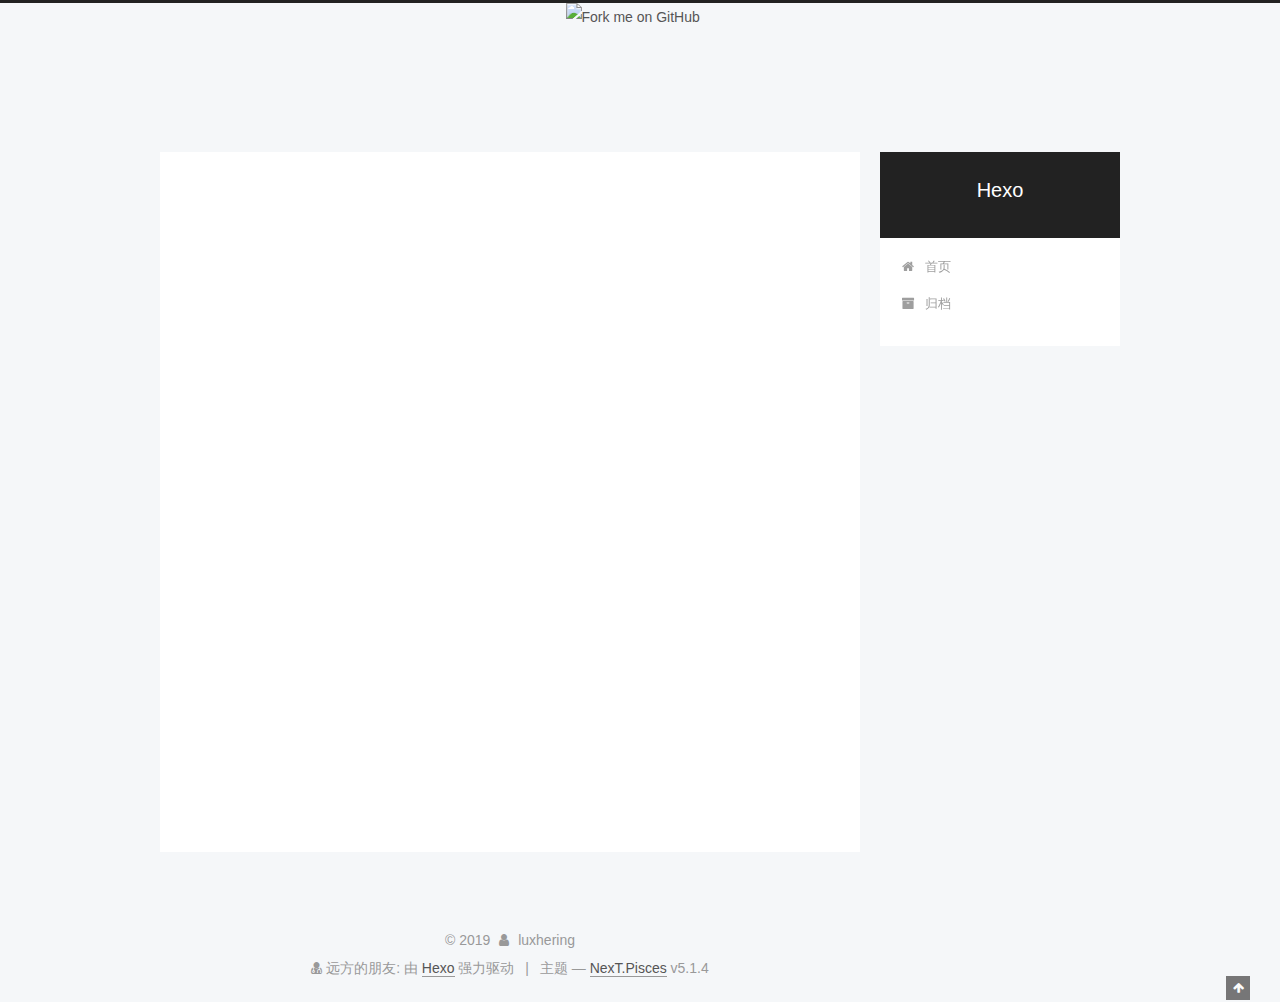
==== commit 2195aa72: "Site updated: 2019-04-17 00:39:11" ====
--- a/about/index.html
+++ b/about/index.html
@@ -1,14 +1,85 @@
 <!DOCTYPE html>
-<html>
+
+
+
+  
+
+
+<html class="theme-next pisces use-motion" lang="zh-Hans">
 <head><meta name="generator" content="Hexo 3.8.0">
-  <meta charset="utf-8">
-  
-  <meta name="renderer" content="webkit">
-  <meta http-equiv="X-UA-Compatible" content="IE=edge">
-  <link rel="dns-prefetch" href="http://yoursite.com">
-  <title>about | Hexo</title>
-  <meta name="viewport" content="width=device-width, initial-scale=1, maximum-scale=1">
-  <meta name="description" content="##关于我一个正在学习前端的菜鸟，望大家多来快乐鸭 email：746154378@qq.com">
+  <meta charset="UTF-8">
+<meta http-equiv="X-UA-Compatible" content="IE=edge">
+<meta name="viewport" content="width=device-width, initial-scale=1, maximum-scale=1">
+<meta name="theme-color" content="#222">
+
+
+
+
+
+
+
+
+
+<meta http-equiv="Cache-Control" content="no-transform">
+<meta http-equiv="Cache-Control" content="no-siteapp">
+
+
+
+
+
+
+
+
+
+
+
+
+
+
+
+
+  
+  
+  <link href="/lib/fancybox/source/jquery.fancybox.css?v=2.1.5" rel="stylesheet" type="text/css">
+
+
+
+
+
+
+
+<link href="/lib/font-awesome/css/font-awesome.min.css?v=4.6.2" rel="stylesheet" type="text/css">
+
+<link href="/css/main.css?v=5.1.4" rel="stylesheet" type="text/css">
+
+
+  <link rel="apple-touch-icon" sizes="180x180" href="/images/apple-touch-icon-next.png?v=5.1.4">
+
+
+  <link rel="icon" type="image/png" sizes="32x32" href="/images/favicon-32x32-next.png?v=5.1.4">
+
+
+  <link rel="icon" type="image/png" sizes="16x16" href="/images/favicon-16x16-next.png?v=5.1.4">
+
+
+  <link rel="mask-icon" href="/images/logo.svg?v=5.1.4" color="#222">
+
+
+
+
+
+  <meta name="keywords" content="Hexo, NexT">
+
+
+
+
+
+
+
+
+
+
+<meta name="description" content="##关于我一个正在学习前端的菜鸟，望大家多来快乐鸭 email：746154378@qq.com">
 <meta property="og:type" content="website">
 <meta property="og:title" content="about">
 <meta property="og:url" content="http://yoursite.com/about/index.html">
@@ -19,527 +90,454 @@
 <meta name="twitter:card" content="summary">
 <meta name="twitter:title" content="about">
 <meta name="twitter:description" content="##关于我一个正在学习前端的菜鸟，望大家多来快乐鸭 email：746154378@qq.com">
-  
-    <link rel="alternative" href="/atom.xml" title="Hexo" type="application/atom+xml">
-  
-  
-    <link rel="icon" href="/favicon.png">
-  
-  <link rel="stylesheet" type="text/css" href="/./main.0cf68a.css">
-  <style type="text/css">
-  
-    #container.show {
-      background: linear-gradient(200deg,#a0cfe4,#e8c37e);
+
+
+
+<script type="text/javascript" id="hexo.configurations">
+  var NexT = window.NexT || {};
+  var CONFIG = {
+    root: '/',
+    scheme: 'Pisces',
+    version: '5.1.4',
+    sidebar: {"position":"right","display":"post","offset":12,"b2t":false,"scrollpercent":false,"onmobile":false},
+    fancybox: true,
+    tabs: true,
+    motion: {"enable":true,"async":false,"transition":{"post_block":"fadeIn","post_header":"slideDownIn","post_body":"slideDownIn","coll_header":"slideLeftIn","sidebar":"slideUpIn"}},
+    duoshuo: {
+      userId: '0',
+      author: '博主'
+    },
+    algolia: {
+      applicationID: '',
+      apiKey: '',
+      indexName: '',
+      hits: {"per_page":10},
+      labels: {"input_placeholder":"Search for Posts","hits_empty":"We didn't find any results for the search: ${query}","hits_stats":"${hits} results found in ${time} ms"}
     }
-  </style>
-  
-
-  
+  };
+</script>
+
+
+
+  <link rel="canonical" href="http://yoursite.com/about/">
+
+
+
+
+
+  <title>about | Hexo</title>
+  
+
+
+
+
+
+
+
 
 </head>
-</html>
-<body>
-  <div id="container" q-class="show:isCtnShow">
-    <canvas id="anm-canvas" class="anm-canvas"></canvas>
-    <div class="left-col" q-class="show:isShow">
-      
-<div class="overlay" style="background: #4d4d4d"></div>
-<div class="intrude-less">
-	<header id="header" class="inner">
-		<a href="/" class="profilepic">
-			<img src class="js-avatar">
-		</a>
-		<hgroup>
-		  <h1 class="header-author"><a href="/">luxhering</a></h1>
-		</hgroup>
-		
-
-		<nav class="header-menu">
-			<ul>
-			
-				<li><a href="/">主页</a></li>
-	        
-				<li><a href="/tags/随笔/">随笔</a></li>
-	        
-			</ul>
-		</nav>
-		<nav class="header-smart-menu">
-    		
-    			
-    			<a q-on="click: openSlider(e, 'innerArchive')" href="javascript:void(0)">所有文章</a>
-    			
-            
-    			
-    			<a q-on="click: openSlider(e, 'friends')" href="javascript:void(0)">友链</a>
-    			
-            
-    			
-    			<a q-on="click: openSlider(e, 'aboutme')" href="javascript:void(0)">关于我</a>
-    			
-            
-		</nav>
-		<nav class="header-nav">
-			<div class="social">
-				
-					<a class="github" target="_blank" href="#" title="github"><i class="icon-github"></i></a>
-		        
-					<a class="weibo" target="_blank" href="#" title="weibo"><i class="icon-weibo"></i></a>
-		        
-					<a class="rss" target="_blank" href="#" title="rss"><i class="icon-rss"></i></a>
-		        
-					<a class="zhihu" target="_blank" href="#" title="zhihu"><i class="icon-zhihu"></i></a>
-		        
-			</div>
-		</nav>
-	</header>		
-</div>
-
+
+<body itemscope itemtype="http://schema.org/WebPage" lang="zh-Hans">
+
+  
+  
+    
+  
+
+  <div class="container sidebar-position-right page-post-detail">
+    <div class="headband"></div>
+    <a href="https://github.com/Luxhering"><img width="149" height="149" src="https://github.blog/wp-content/uploads/2008/12/forkme_right_green_007200.png?resize=149%2C149" class="attachment-full size-full" alt="Fork me on GitHub" data-recalc-dims="1"></a>
+
+    <header id="header" class="header" itemscope itemtype="http://schema.org/WPHeader">
+      <div class="header-inner"><div class="site-brand-wrapper">
+  <div class="site-meta ">
+    
+
+    <div class="custom-logo-site-title">
+      <a href="/" class="brand" rel="start">
+        <span class="logo-line-before"><i></i></span>
+        <span class="site-title">Hexo</span>
+        <span class="logo-line-after"><i></i></span>
+      </a>
     </div>
-    <div class="mid-col" q-class="show:isShow,hide:isShow|isFalse">
-      
-<nav id="mobile-nav">
-  	<div class="overlay js-overlay" style="background: #4d4d4d"></div>
-	<div class="btnctn js-mobile-btnctn">
-  		<div class="slider-trigger list" q-on="click: openSlider(e)"><i class="icon icon-sort"></i></div>
-	</div>
-	<div class="intrude-less">
-		<header id="header" class="inner">
-			<div class="profilepic">
-				<img src class="js-avatar">
-			</div>
-			<hgroup>
-			  <h1 class="header-author js-header-author">luxhering</h1>
-			</hgroup>
-			
-			
-			
-				
-			
-				
-			
-			
-			
-			<nav class="header-nav">
-				<div class="social">
-					
-						<a class="github" target="_blank" href="#" title="github"><i class="icon-github"></i></a>
-			        
-						<a class="weibo" target="_blank" href="#" title="weibo"><i class="icon-weibo"></i></a>
-			        
-						<a class="rss" target="_blank" href="#" title="rss"><i class="icon-rss"></i></a>
-			        
-						<a class="zhihu" target="_blank" href="#" title="zhihu"><i class="icon-zhihu"></i></a>
-			        
-				</div>
-			</nav>
-
-			<nav class="header-menu js-header-menu">
-				<ul style="width: 50%">
-				
-				
-					<li style="width: 50%"><a href="/">主页</a></li>
-		        
-					<li style="width: 50%"><a href="/tags/随笔/">随笔</a></li>
-		        
-				</ul>
-			</nav>
-		</header>				
-	</div>
-	<div class="mobile-mask" style="display:none" q-show="isShow"></div>
-</nav>
-
-      <div id="wrapper" class="body-wrap">
-        <div class="menu-l">
-          <div class="canvas-wrap">
-            <canvas data-colors="#eaeaea" data-sectionHeight="100" data-contentId="js-content" id="myCanvas1" class="anm-canvas"></canvas>
-          </div>
-          <div id="js-content" class="content-ll">
-            <article id="page-" class="article article-type-page " itemscope itemprop="blogPost">
-  <div class="article-inner">
-    
-      <header class="article-header">
-        
-  
-    <h1 class="article-title" itemprop="name">
-      about
-    </h1>
-  
-
-        
-        <a href="/about/index.html" class="archive-article-date">
-  	<time datetime="2019-03-30T17:12:50.000Z" itemprop="datePublished"><i class="icon-calendar icon"></i>2019-03-31</time>
-</a>
-        
-      </header>
-    
-    <div class="article-entry" itemprop="articleBody">
-      
-        <p>##关于我<br>一个正在学习前端的菜鸟，望大家多来快乐鸭</p>
-<p>email：<a href="mailto:746154378@qq.com" target="_blank" rel="noopener">746154378@qq.com</a></p>
-
-      
-
-      
-        <div class="page-reward">
-          <a href="javascript:;" class="page-reward-btn tooltip-top">
-            <div class="tooltip tooltip-east">
-            <span class="tooltip-item">
-              赏
-            </span>
-            <span class="tooltip-content">
-              <span class="tooltip-text">
-                <span class="tooltip-inner">
-                  <p class="reward-p"><i class="icon icon-quo-left"></i>谢谢你请我吃糖果<i class="icon icon-quo-right"></i></p>
-                  <div class="reward-box">
-                    
-                    
-                  </div>
-                </span>
-              </span>
-            </span>
-          </div>
-          </a>
-        </div>
-      
-    </div>
-    <div class="article-info article-info-index">
-      
-      
-      
-
-      
-
-      
-        
-<div class="share-btn share-icons tooltip-left">
-  <div class="tooltip tooltip-east">
-    <span class="tooltip-item">
-      <a href="javascript:;" class="share-sns share-outer">
-        <i class="icon icon-share"></i>
-      </a>
-    </span>
-    <span class="tooltip-content">
-      <div class="share-wrap">
-        <div class="share-icons">
-          <a class="weibo share-sns" href="javascript:;" data-type="weibo">
-            <i class="icon icon-weibo"></i>
-          </a>
-          <a class="weixin share-sns wxFab" href="javascript:;" data-type="weixin">
-            <i class="icon icon-weixin"></i>
-          </a>
-          <a class="qq share-sns" href="javascript:;" data-type="qq">
-            <i class="icon icon-qq"></i>
-          </a>
-          <a class="douban share-sns" href="javascript:;" data-type="douban">
-            <i class="icon icon-douban"></i>
-          </a>
-          <a class="qzone share-sns" href="javascript:;" data-type="qzone">
-            <i class="icon icon-qzone"></i>
-          </a>
-          <a class="facebook share-sns" href="javascript:;" data-type="facebook">
-            <i class="icon icon-facebook"></i>
-          </a>
-          <a class="twitter share-sns" href="javascript:;" data-type="twitter">
-            <i class="icon icon-twitter"></i>
-          </a>
-          <a class="google share-sns" href="javascript:;" data-type="google">
-            <i class="icon icon-google"></i>
-          </a>
-        </div>
-      </div>
-    </span>
+      
+        <p class="site-subtitle"></p>
+      
+  </div>
+
+  <div class="site-nav-toggle">
+    <button>
+      <span class="btn-bar"></span>
+      <span class="btn-bar"></span>
+      <span class="btn-bar"></span>
+    </button>
   </div>
 </div>
 
-<div class="page-modal wx-share js-wx-box">
-    <a class="close js-modal-close" href="javascript:;"><i class="icon icon-close"></i></a>
-    <p>扫一扫，分享到微信</p>
-    <div class="wx-qrcode">
-      <img src="//pan.baidu.com/share/qrcode?url=http://yoursite.com/about/" alt="微信分享二维码">
+<nav class="site-nav">
+  
+
+  
+    <ul id="menu" class="menu">
+      
+        
+        <li class="menu-item menu-item-home">
+          <a href="/" rel="section">
+            
+              <i class="menu-item-icon fa fa-fw fa-home"></i> <br>
+            
+            首页
+          </a>
+        </li>
+      
+        
+        <li class="menu-item menu-item-archives">
+          <a href="/archives/" rel="section">
+            
+              <i class="menu-item-icon fa fa-fw fa-archive"></i> <br>
+            
+            归档
+          </a>
+        </li>
+      
+
+      
+    </ul>
+  
+
+  
+</nav>
+
+
+
+ </div>
+    </header>
+
+    <main id="main" class="main">
+      <div class="main-inner">
+        <div class="content-wrap">
+          <div id="content" class="content">
+            
+
+  <div id="posts" class="posts-expand">
+    
+    
+    
+    <div class="post-block page">
+      <header class="post-header">
+
+	<h1 class="post-title" itemprop="name headline">about</h1>
+
+
+
+</header>
+
+      
+      
+      
+      <div class="post-body">
+        
+        
+          <p>##关于我<br>一个正在学习前端的菜鸟，望大家多来快乐鸭</p>
+<p>email：<a href="mailto:746154378@qq.com" target="_blank" rel="noopener">746154378@qq.com</a></p>
+
+        
+      </div>
+      
+      
+      
     </div>
-</div>
-
-<div class="mask js-mask"></div>
-      
-      <div class="clearfix"></div>
+    
+    
+    
+  </div>
+
+
+          </div>
+          
+
+
+          
+
+  
+
+
+
+        </div>
+        
+          
+  
+  <div class="sidebar-toggle">
+    <div class="sidebar-toggle-line-wrap">
+      <span class="sidebar-toggle-line sidebar-toggle-line-first"></span>
+      <span class="sidebar-toggle-line sidebar-toggle-line-middle"></span>
+      <span class="sidebar-toggle-line sidebar-toggle-line-last"></span>
     </div>
   </div>
-</article>
-
-  
-
-<aside class="wrap-side-operation">
-    <div class="mod-side-operation">
-        
-        <div class="jump-container" id="js-jump-container" style="display:none;">
-            <a href="javascript:void(0)" class="mod-side-operation__jump-to-top">
-                <i class="icon-font icon-back"></i>
-            </a>
-            <div id="js-jump-plan-container" class="jump-plan-container" style="top: -11px;">
-                <i class="icon-font icon-plane jump-plane"></i>
-            </div>
+
+  <aside id="sidebar" class="sidebar">
+    
+    <div class="sidebar-inner">
+
+      
+
+      
+
+      <section class="site-overview-wrap sidebar-panel sidebar-panel-active">
+        <div class="site-overview">
+          <div class="site-author motion-element" itemprop="author" itemscope itemtype="http://schema.org/Person">
+            
+              <img class="site-author-image" itemprop="image" src="/images/1.jpg" alt="luxhering">
+            
+              <p class="site-author-name" itemprop="name">luxhering</p>
+              <p class="site-description motion-element" itemprop="description"></p>
+          </div>
+
+          <nav class="site-state motion-element">
+
+            
+              <div class="site-state-item site-state-posts">
+              
+                <a href="/archives/">
+              
+                  <span class="site-state-item-count">3</span>
+                  <span class="site-state-item-name">日志</span>
+                </a>
+              </div>
+            
+
+            
+
+            
+
+          </nav>
+
+          
+
+          
+
+          
+          
+
+          
+          
+
+          
+
         </div>
-        
-        
+      </section>
+
+      
+
+      
+
     </div>
-</aside>
-
-
-
-  
-  
-  
-
-  
-
-  
-
-  
-
-
-          </div>
-        </div>
+  </aside>
+
+
+        
       </div>
-      <footer id="footer">
-  <div class="outer">
-    <div id="footer-info">
-    	<div class="footer-left">
-    		&copy; 2019 luxhering
-    	</div>
-      	<div class="footer-right">
-      		<a href="http://hexo.io/" target="_blank">Hexo</a>  Theme <a href="https://github.com/litten/hexo-theme-yilia" target="_blank">Yilia</a> by Litten
-      	</div>
-    </div>
+    </main>
+
+    <footer id="footer" class="footer">
+      <div class="footer-inner">
+        <script async src="https://dn-lbstatics.qbox.me/busuanzi/2.3/busuanzi.pure.mini.js"></script>
+
+ <div class="copyright">&copy; <span itemprop="copyrightYear">2019</span>
+  <span class="with-love">
+    <i class="fa fa-user"></i>
+  </span>
+  <span class="author" itemprop="copyrightHolder">luxhering</span>
+
+  
+</div>
+<div class="powered-by">
+<i class="fa fa-user-md"></i><span id="busuanzi_container_site_uv">
+  远方的朋友:<span id="busuanzi_value_site_uv"></span>
+</span>
+</div>
+
+  <div class="powered-by">由 <a class="theme-link" target="_blank" href="https://hexo.io">Hexo</a> 强力驱动</div>
+
+
+
+  <span class="post-meta-divider">|</span>
+
+
+
+  <div class="theme-info">主题 &mdash; <a class="theme-link" target="_blank" href="https://github.com/iissnan/hexo-theme-next">NexT.Pisces</a> v5.1.4</div>
+
+
+
+
+        
+
+
+
+
+
+
+
+        
+      </div>
+    </footer>
+
+    
+      <div class="back-to-top">
+        <i class="fa fa-arrow-up"></i>
+        
+      </div>
+    
+
+    
+
   </div>
-</footer>
-    </div>
-    <script>
-	var yiliaConfig = {
-		mathjax: false,
-		isHome: false,
-		isPost: false,
-		isArchive: false,
-		isTag: false,
-		isCategory: false,
-		open_in_new: false,
-		toc_hide_index: true,
-		root: "/",
-		innerArchive: true,
-		showTags: false
-	}
+
+  
+
+<script type="text/javascript">
+  if (Object.prototype.toString.call(window.Promise) !== '[object Function]') {
+    window.Promise = null;
+  }
 </script>
 
-<script>!function(t){function n(e){if(r[e])return r[e].exports;var i=r[e]={exports:{},id:e,loaded:!1};return t[e].call(i.exports,i,i.exports,n),i.loaded=!0,i.exports}var r={};n.m=t,n.c=r,n.p="./",n(0)}([function(t,n,r){r(195),t.exports=r(191)},function(t,n,r){var e=r(3),i=r(52),o=r(27),u=r(28),c=r(53),f="prototype",a=function(t,n,r){var s,l,h,v,p=t&a.F,d=t&a.G,y=t&a.S,g=t&a.P,b=t&a.B,m=d?e:y?e[n]||(e[n]={}):(e[n]||{})[f],x=d?i:i[n]||(i[n]={}),w=x[f]||(x[f]={});d&&(r=n);for(s in r)l=!p&&m&&void 0!==m[s],h=(l?m:r)[s],v=b&&l?c(h,e):g&&"function"==typeof h?c(Function.call,h):h,m&&u(m,s,h,t&a.U),x[s]!=h&&o(x,s,v),g&&w[s]!=h&&(w[s]=h)};e.core=i,a.F=1,a.G=2,a.S=4,a.P=8,a.B=16,a.W=32,a.U=64,a.R=128,t.exports=a},function(t,n,r){var e=r(6);t.exports=function(t){if(!e(t))throw TypeError(t+" is not an object!");return t}},function(t,n){var r=t.exports="undefined"!=typeof window&&window.Math==Math?window:"undefined"!=typeof self&&self.Math==Math?self:Function("return this")();"number"==typeof __g&&(__g=r)},function(t,n){t.exports=function(t){try{return!!t()}catch(t){return!0}}},function(t,n){var r=t.exports="undefined"!=typeof window&&window.Math==Math?window:"undefined"!=typeof self&&self.Math==Math?self:Function("return this")();"number"==typeof __g&&(__g=r)},function(t,n){t.exports=function(t){return"object"==typeof t?null!==t:"function"==typeof t}},function(t,n,r){var e=r(126)("wks"),i=r(76),o=r(3).Symbol,u="function"==typeof o;(t.exports=function(t){return e[t]||(e[t]=u&&o[t]||(u?o:i)("Symbol."+t))}).store=e},function(t,n){var r={}.hasOwnProperty;t.exports=function(t,n){return r.call(t,n)}},function(t,n,r){var e=r(94),i=r(33);t.exports=function(t){return e(i(t))}},function(t,n,r){t.exports=!r(4)(function(){return 7!=Object.defineProperty({},"a",{get:function(){return 7}}).a})},function(t,n,r){var e=r(2),i=r(167),o=r(50),u=Object.defineProperty;n.f=r(10)?Object.defineProperty:function(t,n,r){if(e(t),n=o(n,!0),e(r),i)try{return u(t,n,r)}catch(t){}if("get"in r||"set"in r)throw TypeError("Accessors not supported!");return"value"in r&&(t[n]=r.value),t}},function(t,n,r){t.exports=!r(18)(function(){return 7!=Object.defineProperty({},"a",{get:function(){return 7}}).a})},function(t,n,r){var e=r(14),i=r(22);t.exports=r(12)?function(t,n,r){return e.f(t,n,i(1,r))}:function(t,n,r){return t[n]=r,t}},function(t,n,r){var e=r(20),i=r(58),o=r(42),u=Object.defineProperty;n.f=r(12)?Object.defineProperty:function(t,n,r){if(e(t),n=o(n,!0),e(r),i)try{return u(t,n,r)}catch(t){}if("get"in r||"set"in r)throw TypeError("Accessors not supported!");return"value"in r&&(t[n]=r.value),t}},function(t,n,r){var e=r(40)("wks"),i=r(23),o=r(5).Symbol,u="function"==typeof o;(t.exports=function(t){return e[t]||(e[t]=u&&o[t]||(u?o:i)("Symbol."+t))}).store=e},function(t,n,r){var e=r(67),i=Math.min;t.exports=function(t){return t>0?i(e(t),9007199254740991):0}},function(t,n,r){var e=r(46);t.exports=function(t){return Object(e(t))}},function(t,n){t.exports=function(t){try{return!!t()}catch(t){return!0}}},function(t,n,r){var e=r(63),i=r(34);t.exports=Object.keys||function(t){return e(t,i)}},function(t,n,r){var e=r(21);t.exports=function(t){if(!e(t))throw TypeError(t+" is not an object!");return t}},function(t,n){t.exports=function(t){return"object"==typeof t?null!==t:"function"==typeof t}},function(t,n){t.exports=function(t,n){return{enumerable:!(1&t),configurable:!(2&t),writable:!(4&t),value:n}}},function(t,n){var r=0,e=Math.random();t.exports=function(t){return"Symbol(".concat(void 0===t?"":t,")_",(++r+e).toString(36))}},function(t,n){var r={}.hasOwnProperty;t.exports=function(t,n){return r.call(t,n)}},function(t,n){var r=t.exports={version:"2.4.0"};"number"==typeof __e&&(__e=r)},function(t,n){t.exports=function(t){if("function"!=typeof t)throw TypeError(t+" is not a function!");return t}},function(t,n,r){var e=r(11),i=r(66);t.exports=r(10)?function(t,n,r){return e.f(t,n,i(1,r))}:function(t,n,r){return t[n]=r,t}},function(t,n,r){var e=r(3),i=r(27),o=r(24),u=r(76)("src"),c="toString",f=Function[c],a=(""+f).split(c);r(52).inspectSource=function(t){return f.call(t)},(t.exports=function(t,n,r,c){var f="function"==typeof r;f&&(o(r,"name")||i(r,"name",n)),t[n]!==r&&(f&&(o(r,u)||i(r,u,t[n]?""+t[n]:a.join(String(n)))),t===e?t[n]=r:c?t[n]?t[n]=r:i(t,n,r):(delete t[n],i(t,n,r)))})(Function.prototype,c,function(){return"function"==typeof this&&this[u]||f.call(this)})},function(t,n,r){var e=r(1),i=r(4),o=r(46),u=function(t,n,r,e){var i=String(o(t)),u="<"+n;return""!==r&&(u+=" "+r+'="'+String(e).replace(/"/g,"&quot;")+'"'),u+">"+i+"</"+n+">"};t.exports=function(t,n){var r={};r[t]=n(u),e(e.P+e.F*i(function(){var n=""[t]('"');return n!==n.toLowerCase()||n.split('"').length>3}),"String",r)}},function(t,n,r){var e=r(115),i=r(46);t.exports=function(t){return e(i(t))}},function(t,n,r){var e=r(116),i=r(66),o=r(30),u=r(50),c=r(24),f=r(167),a=Object.getOwnPropertyDescriptor;n.f=r(10)?a:function(t,n){if(t=o(t),n=u(n,!0),f)try{return a(t,n)}catch(t){}if(c(t,n))return i(!e.f.call(t,n),t[n])}},function(t,n,r){var e=r(24),i=r(17),o=r(145)("IE_PROTO"),u=Object.prototype;t.exports=Object.getPrototypeOf||function(t){return t=i(t),e(t,o)?t[o]:"function"==typeof t.constructor&&t instanceof t.constructor?t.constructor.prototype:t instanceof Object?u:null}},function(t,n){t.exports=function(t){if(void 0==t)throw TypeError("Can't call method on  "+t);return t}},function(t,n){t.exports="constructor,hasOwnProperty,isPrototypeOf,propertyIsEnumerable,toLocaleString,toString,valueOf".split(",")},function(t,n){t.exports={}},function(t,n){t.exports=!0},function(t,n){n.f={}.propertyIsEnumerable},function(t,n,r){var e=r(14).f,i=r(8),o=r(15)("toStringTag");t.exports=function(t,n,r){t&&!i(t=r?t:t.prototype,o)&&e(t,o,{configurable:!0,value:n})}},function(t,n,r){var e=r(40)("keys"),i=r(23);t.exports=function(t){return e[t]||(e[t]=i(t))}},function(t,n,r){var e=r(5),i="__core-js_shared__",o=e[i]||(e[i]={});t.exports=function(t){return o[t]||(o[t]={})}},function(t,n){var r=Math.ceil,e=Math.floor;t.exports=function(t){return isNaN(t=+t)?0:(t>0?e:r)(t)}},function(t,n,r){var e=r(21);t.exports=function(t,n){if(!e(t))return t;var r,i;if(n&&"function"==typeof(r=t.toString)&&!e(i=r.call(t)))return i;if("function"==typeof(r=t.valueOf)&&!e(i=r.call(t)))return i;if(!n&&"function"==typeof(r=t.toString)&&!e(i=r.call(t)))return i;throw TypeError("Can't convert object to primitive value")}},function(t,n,r){var e=r(5),i=r(25),o=r(36),u=r(44),c=r(14).f;t.exports=function(t){var n=i.Symbol||(i.Symbol=o?{}:e.Symbol||{});"_"==t.charAt(0)||t in n||c(n,t,{value:u.f(t)})}},function(t,n,r){n.f=r(15)},function(t,n){var r={}.toString;t.exports=function(t){return r.call(t).slice(8,-1)}},function(t,n){t.exports=function(t){if(void 0==t)throw TypeError("Can't call method on  "+t);return t}},function(t,n,r){var e=r(4);t.exports=function(t,n){return!!t&&e(function(){n?t.call(null,function(){},1):t.call(null)})}},function(t,n,r){var e=r(53),i=r(115),o=r(17),u=r(16),c=r(203);t.exports=function(t,n){var r=1==t,f=2==t,a=3==t,s=4==t,l=6==t,h=5==t||l,v=n||c;return function(n,c,p){for(var d,y,g=o(n),b=i(g),m=e(c,p,3),x=u(b.length),w=0,S=r?v(n,x):f?v(n,0):void 0;x>w;w++)if((h||w in b)&&(d=b[w],y=m(d,w,g),t))if(r)S[w]=y;else if(y)switch(t){case 3:return!0;case 5:return d;case 6:return w;case 2:S.push(d)}else if(s)return!1;return l?-1:a||s?s:S}}},function(t,n,r){var e=r(1),i=r(52),o=r(4);t.exports=function(t,n){var r=(i.Object||{})[t]||Object[t],u={};u[t]=n(r),e(e.S+e.F*o(function(){r(1)}),"Object",u)}},function(t,n,r){var e=r(6);t.exports=function(t,n){if(!e(t))return t;var r,i;if(n&&"function"==typeof(r=t.toString)&&!e(i=r.call(t)))return i;if("function"==typeof(r=t.valueOf)&&!e(i=r.call(t)))return i;if(!n&&"function"==typeof(r=t.toString)&&!e(i=r.call(t)))return i;throw TypeError("Can't convert object to primitive value")}},function(t,n,r){var e=r(5),i=r(25),o=r(91),u=r(13),c="prototype",f=function(t,n,r){var a,s,l,h=t&f.F,v=t&f.G,p=t&f.S,d=t&f.P,y=t&f.B,g=t&f.W,b=v?i:i[n]||(i[n]={}),m=b[c],x=v?e:p?e[n]:(e[n]||{})[c];v&&(r=n);for(a in r)(s=!h&&x&&void 0!==x[a])&&a in b||(l=s?x[a]:r[a],b[a]=v&&"function"!=typeof x[a]?r[a]:y&&s?o(l,e):g&&x[a]==l?function(t){var n=function(n,r,e){if(this instanceof t){switch(arguments.length){case 0:return new t;case 1:return new t(n);case 2:return new t(n,r)}return new t(n,r,e)}return t.apply(this,arguments)};return n[c]=t[c],n}(l):d&&"function"==typeof l?o(Function.call,l):l,d&&((b.virtual||(b.virtual={}))[a]=l,t&f.R&&m&&!m[a]&&u(m,a,l)))};f.F=1,f.G=2,f.S=4,f.P=8,f.B=16,f.W=32,f.U=64,f.R=128,t.exports=f},function(t,n){var r=t.exports={version:"2.4.0"};"number"==typeof __e&&(__e=r)},function(t,n,r){var e=r(26);t.exports=function(t,n,r){if(e(t),void 0===n)return t;switch(r){case 1:return function(r){return t.call(n,r)};case 2:return function(r,e){return t.call(n,r,e)};case 3:return function(r,e,i){return t.call(n,r,e,i)}}return function(){return t.apply(n,arguments)}}},function(t,n,r){var e=r(183),i=r(1),o=r(126)("metadata"),u=o.store||(o.store=new(r(186))),c=function(t,n,r){var i=u.get(t);if(!i){if(!r)return;u.set(t,i=new e)}var o=i.get(n);if(!o){if(!r)return;i.set(n,o=new e)}return o},f=function(t,n,r){var e=c(n,r,!1);return void 0!==e&&e.has(t)},a=function(t,n,r){var e=c(n,r,!1);return void 0===e?void 0:e.get(t)},s=function(t,n,r,e){c(r,e,!0).set(t,n)},l=function(t,n){var r=c(t,n,!1),e=[];return r&&r.forEach(function(t,n){e.push(n)}),e},h=function(t){return void 0===t||"symbol"==typeof t?t:String(t)},v=function(t){i(i.S,"Reflect",t)};t.exports={store:u,map:c,has:f,get:a,set:s,keys:l,key:h,exp:v}},function(t,n,r){"use strict";if(r(10)){var e=r(69),i=r(3),o=r(4),u=r(1),c=r(127),f=r(152),a=r(53),s=r(68),l=r(66),h=r(27),v=r(73),p=r(67),d=r(16),y=r(75),g=r(50),b=r(24),m=r(180),x=r(114),w=r(6),S=r(17),_=r(137),O=r(70),E=r(32),P=r(71).f,j=r(154),F=r(76),M=r(7),A=r(48),N=r(117),T=r(146),I=r(155),k=r(80),L=r(123),R=r(74),C=r(130),D=r(160),U=r(11),W=r(31),G=U.f,B=W.f,V=i.RangeError,z=i.TypeError,q=i.Uint8Array,K="ArrayBuffer",J="Shared"+K,Y="BYTES_PER_ELEMENT",H="prototype",$=Array[H],X=f.ArrayBuffer,Q=f.DataView,Z=A(0),tt=A(2),nt=A(3),rt=A(4),et=A(5),it=A(6),ot=N(!0),ut=N(!1),ct=I.values,ft=I.keys,at=I.entries,st=$.lastIndexOf,lt=$.reduce,ht=$.reduceRight,vt=$.join,pt=$.sort,dt=$.slice,yt=$.toString,gt=$.toLocaleString,bt=M("iterator"),mt=M("toStringTag"),xt=F("typed_constructor"),wt=F("def_constructor"),St=c.CONSTR,_t=c.TYPED,Ot=c.VIEW,Et="Wrong length!",Pt=A(1,function(t,n){return Tt(T(t,t[wt]),n)}),jt=o(function(){return 1===new q(new Uint16Array([1]).buffer)[0]}),Ft=!!q&&!!q[H].set&&o(function(){new q(1).set({})}),Mt=function(t,n){if(void 0===t)throw z(Et);var r=+t,e=d(t);if(n&&!m(r,e))throw V(Et);return e},At=function(t,n){var r=p(t);if(r<0||r%n)throw V("Wrong offset!");return r},Nt=function(t){if(w(t)&&_t in t)return t;throw z(t+" is not a typed array!")},Tt=function(t,n){if(!(w(t)&&xt in t))throw z("It is not a typed array constructor!");return new t(n)},It=function(t,n){return kt(T(t,t[wt]),n)},kt=function(t,n){for(var r=0,e=n.length,i=Tt(t,e);e>r;)i[r]=n[r++];return i},Lt=function(t,n,r){G(t,n,{get:function(){return this._d[r]}})},Rt=function(t){var n,r,e,i,o,u,c=S(t),f=arguments.length,s=f>1?arguments[1]:void 0,l=void 0!==s,h=j(c);if(void 0!=h&&!_(h)){for(u=h.call(c),e=[],n=0;!(o=u.next()).done;n++)e.push(o.value);c=e}for(l&&f>2&&(s=a(s,arguments[2],2)),n=0,r=d(c.length),i=Tt(this,r);r>n;n++)i[n]=l?s(c[n],n):c[n];return i},Ct=function(){for(var t=0,n=arguments.length,r=Tt(this,n);n>t;)r[t]=arguments[t++];return r},Dt=!!q&&o(function(){gt.call(new q(1))}),Ut=function(){return gt.apply(Dt?dt.call(Nt(this)):Nt(this),arguments)},Wt={copyWithin:function(t,n){return D.call(Nt(this),t,n,arguments.length>2?arguments[2]:void 0)},every:function(t){return rt(Nt(this),t,arguments.length>1?arguments[1]:void 0)},fill:function(t){return C.apply(Nt(this),arguments)},filter:function(t){return It(this,tt(Nt(this),t,arguments.length>1?arguments[1]:void 0))},find:function(t){return et(Nt(this),t,arguments.length>1?arguments[1]:void 0)},findIndex:function(t){return it(Nt(this),t,arguments.length>1?arguments[1]:void 0)},forEach:function(t){Z(Nt(this),t,arguments.length>1?arguments[1]:void 0)},indexOf:function(t){return ut(Nt(this),t,arguments.length>1?arguments[1]:void 0)},includes:function(t){return ot(Nt(this),t,arguments.length>1?arguments[1]:void 0)},join:function(t){return vt.apply(Nt(this),arguments)},lastIndexOf:function(t){return st.apply(Nt(this),arguments)},map:function(t){return Pt(Nt(this),t,arguments.length>1?arguments[1]:void 0)},reduce:function(t){return lt.apply(Nt(this),arguments)},reduceRight:function(t){return ht.apply(Nt(this),arguments)},reverse:function(){for(var t,n=this,r=Nt(n).length,e=Math.floor(r/2),i=0;i<e;)t=n[i],n[i++]=n[--r],n[r]=t;return n},some:function(t){return nt(Nt(this),t,arguments.length>1?arguments[1]:void 0)},sort:function(t){return pt.call(Nt(this),t)},subarray:function(t,n){var r=Nt(this),e=r.length,i=y(t,e);return new(T(r,r[wt]))(r.buffer,r.byteOffset+i*r.BYTES_PER_ELEMENT,d((void 0===n?e:y(n,e))-i))}},Gt=function(t,n){return It(this,dt.call(Nt(this),t,n))},Bt=function(t){Nt(this);var n=At(arguments[1],1),r=this.length,e=S(t),i=d(e.length),o=0;if(i+n>r)throw V(Et);for(;o<i;)this[n+o]=e[o++]},Vt={entries:function(){return at.call(Nt(this))},keys:function(){return ft.call(Nt(this))},values:function(){return ct.call(Nt(this))}},zt=function(t,n){return w(t)&&t[_t]&&"symbol"!=typeof n&&n in t&&String(+n)==String(n)},qt=function(t,n){return zt(t,n=g(n,!0))?l(2,t[n]):B(t,n)},Kt=function(t,n,r){return!(zt(t,n=g(n,!0))&&w(r)&&b(r,"value"))||b(r,"get")||b(r,"set")||r.configurable||b(r,"writable")&&!r.writable||b(r,"enumerable")&&!r.enumerable?G(t,n,r):(t[n]=r.value,t)};St||(W.f=qt,U.f=Kt),u(u.S+u.F*!St,"Object",{getOwnPropertyDescriptor:qt,defineProperty:Kt}),o(function(){yt.call({})})&&(yt=gt=function(){return vt.call(this)});var Jt=v({},Wt);v(Jt,Vt),h(Jt,bt,Vt.values),v(Jt,{slice:Gt,set:Bt,constructor:function(){},toString:yt,toLocaleString:Ut}),Lt(Jt,"buffer","b"),Lt(Jt,"byteOffset","o"),Lt(Jt,"byteLength","l"),Lt(Jt,"length","e"),G(Jt,mt,{get:function(){return this[_t]}}),t.exports=function(t,n,r,f){f=!!f;var a=t+(f?"Clamped":"")+"Array",l="Uint8Array"!=a,v="get"+t,p="set"+t,y=i[a],g=y||{},b=y&&E(y),m=!y||!c.ABV,S={},_=y&&y[H],j=function(t,r){var e=t._d;return e.v[v](r*n+e.o,jt)},F=function(t,r,e){var i=t._d;f&&(e=(e=Math.round(e))<0?0:e>255?255:255&e),i.v[p](r*n+i.o,e,jt)},M=function(t,n){G(t,n,{get:function(){return j(this,n)},set:function(t){return F(this,n,t)},enumerable:!0})};m?(y=r(function(t,r,e,i){s(t,y,a,"_d");var o,u,c,f,l=0,v=0;if(w(r)){if(!(r instanceof X||(f=x(r))==K||f==J))return _t in r?kt(y,r):Rt.call(y,r);o=r,v=At(e,n);var p=r.byteLength;if(void 0===i){if(p%n)throw V(Et);if((u=p-v)<0)throw V(Et)}else if((u=d(i)*n)+v>p)throw V(Et);c=u/n}else c=Mt(r,!0),u=c*n,o=new X(u);for(h(t,"_d",{b:o,o:v,l:u,e:c,v:new Q(o)});l<c;)M(t,l++)}),_=y[H]=O(Jt),h(_,"constructor",y)):L(function(t){new y(null),new y(t)},!0)||(y=r(function(t,r,e,i){s(t,y,a);var o;return w(r)?r instanceof X||(o=x(r))==K||o==J?void 0!==i?new g(r,At(e,n),i):void 0!==e?new g(r,At(e,n)):new g(r):_t in r?kt(y,r):Rt.call(y,r):new g(Mt(r,l))}),Z(b!==Function.prototype?P(g).concat(P(b)):P(g),function(t){t in y||h(y,t,g[t])}),y[H]=_,e||(_.constructor=y));var A=_[bt],N=!!A&&("values"==A.name||void 0==A.name),T=Vt.values;h(y,xt,!0),h(_,_t,a),h(_,Ot,!0),h(_,wt,y),(f?new y(1)[mt]==a:mt in _)||G(_,mt,{get:function(){return a}}),S[a]=y,u(u.G+u.W+u.F*(y!=g),S),u(u.S,a,{BYTES_PER_ELEMENT:n,from:Rt,of:Ct}),Y in _||h(_,Y,n),u(u.P,a,Wt),R(a),u(u.P+u.F*Ft,a,{set:Bt}),u(u.P+u.F*!N,a,Vt),u(u.P+u.F*(_.toString!=yt),a,{toString:yt}),u(u.P+u.F*o(function(){new y(1).slice()}),a,{slice:Gt}),u(u.P+u.F*(o(function(){return[1,2].toLocaleString()!=new y([1,2]).toLocaleString()})||!o(function(){_.toLocaleString.call([1,2])})),a,{toLocaleString:Ut}),k[a]=N?A:T,e||N||h(_,bt,T)}}else t.exports=function(){}},function(t,n){var r={}.toString;t.exports=function(t){return r.call(t).slice(8,-1)}},function(t,n,r){var e=r(21),i=r(5).document,o=e(i)&&e(i.createElement);t.exports=function(t){return o?i.createElement(t):{}}},function(t,n,r){t.exports=!r(12)&&!r(18)(function(){return 7!=Object.defineProperty(r(57)("div"),"a",{get:function(){return 7}}).a})},function(t,n,r){"use strict";var e=r(36),i=r(51),o=r(64),u=r(13),c=r(8),f=r(35),a=r(96),s=r(38),l=r(103),h=r(15)("iterator"),v=!([].keys&&"next"in[].keys()),p="keys",d="values",y=function(){return this};t.exports=function(t,n,r,g,b,m,x){a(r,n,g);var w,S,_,O=function(t){if(!v&&t in F)return F[t];switch(t){case p:case d:return function(){return new r(this,t)}}return function(){return new r(this,t)}},E=n+" Iterator",P=b==d,j=!1,F=t.prototype,M=F[h]||F["@@iterator"]||b&&F[b],A=M||O(b),N=b?P?O("entries"):A:void 0,T="Array"==n?F.entries||M:M;if(T&&(_=l(T.call(new t)))!==Object.prototype&&(s(_,E,!0),e||c(_,h)||u(_,h,y)),P&&M&&M.name!==d&&(j=!0,A=function(){return M.call(this)}),e&&!x||!v&&!j&&F[h]||u(F,h,A),f[n]=A,f[E]=y,b)if(w={values:P?A:O(d),keys:m?A:O(p),entries:N},x)for(S in w)S in F||o(F,S,w[S]);else i(i.P+i.F*(v||j),n,w);return w}},function(t,n,r){var e=r(20),i=r(100),o=r(34),u=r(39)("IE_PROTO"),c=function(){},f="prototype",a=function(){var t,n=r(57)("iframe"),e=o.length;for(n.style.display="none",r(93).appendChild(n),n.src="javascript:",t=n.contentWindow.document,t.open(),t.write("<script>document.F=Object<\/script>"),t.close(),a=t.F;e--;)delete a[f][o[e]];return a()};t.exports=Object.create||function(t,n){var r;return null!==t?(c[f]=e(t),r=new c,c[f]=null,r[u]=t):r=a(),void 0===n?r:i(r,n)}},function(t,n,r){var e=r(63),i=r(34).concat("length","prototype");n.f=Object.getOwnPropertyNames||function(t){return e(t,i)}},function(t,n){n.f=Object.getOwnPropertySymbols},function(t,n,r){var e=r(8),i=r(9),o=r(90)(!1),u=r(39)("IE_PROTO");t.exports=function(t,n){var r,c=i(t),f=0,a=[];for(r in c)r!=u&&e(c,r)&&a.push(r);for(;n.length>f;)e(c,r=n[f++])&&(~o(a,r)||a.push(r));return a}},function(t,n,r){t.exports=r(13)},function(t,n,r){var e=r(76)("meta"),i=r(6),o=r(24),u=r(11).f,c=0,f=Object.isExtensible||function(){return!0},a=!r(4)(function(){return f(Object.preventExtensions({}))}),s=function(t){u(t,e,{value:{i:"O"+ ++c,w:{}}})},l=function(t,n){if(!i(t))return"symbol"==typeof t?t:("string"==typeof t?"S":"P")+t;if(!o(t,e)){if(!f(t))return"F";if(!n)return"E";s(t)}return t[e].i},h=function(t,n){if(!o(t,e)){if(!f(t))return!0;if(!n)return!1;s(t)}return t[e].w},v=function(t){return a&&p.NEED&&f(t)&&!o(t,e)&&s(t),t},p=t.exports={KEY:e,NEED:!1,fastKey:l,getWeak:h,onFreeze:v}},function(t,n){t.exports=function(t,n){return{enumerable:!(1&t),configurable:!(2&t),writable:!(4&t),value:n}}},function(t,n){var r=Math.ceil,e=Math.floor;t.exports=function(t){return isNaN(t=+t)?0:(t>0?e:r)(t)}},function(t,n){t.exports=function(t,n,r,e){if(!(t instanceof n)||void 0!==e&&e in t)throw TypeError(r+": incorrect invocation!");return t}},function(t,n){t.exports=!1},function(t,n,r){var e=r(2),i=r(173),o=r(133),u=r(145)("IE_PROTO"),c=function(){},f="prototype",a=function(){var t,n=r(132)("iframe"),e=o.length;for(n.style.display="none",r(135).appendChild(n),n.src="javascript:",t=n.contentWindow.document,t.open(),t.write("<script>document.F=Object<\/script>"),t.close(),a=t.F;e--;)delete a[f][o[e]];return a()};t.exports=Object.create||function(t,n){var r;return null!==t?(c[f]=e(t),r=new c,c[f]=null,r[u]=t):r=a(),void 0===n?r:i(r,n)}},function(t,n,r){var e=r(175),i=r(133).concat("length","prototype");n.f=Object.getOwnPropertyNames||function(t){return e(t,i)}},function(t,n,r){var e=r(175),i=r(133);t.exports=Object.keys||function(t){return e(t,i)}},function(t,n,r){var e=r(28);t.exports=function(t,n,r){for(var i in n)e(t,i,n[i],r);return t}},function(t,n,r){"use strict";var e=r(3),i=r(11),o=r(10),u=r(7)("species");t.exports=function(t){var n=e[t];o&&n&&!n[u]&&i.f(n,u,{configurable:!0,get:function(){return this}})}},function(t,n,r){var e=r(67),i=Math.max,o=Math.min;t.exports=function(t,n){return t=e(t),t<0?i(t+n,0):o(t,n)}},function(t,n){var r=0,e=Math.random();t.exports=function(t){return"Symbol(".concat(void 0===t?"":t,")_",(++r+e).toString(36))}},function(t,n,r){var e=r(33);t.exports=function(t){return Object(e(t))}},function(t,n,r){var e=r(7)("unscopables"),i=Array.prototype;void 0==i[e]&&r(27)(i,e,{}),t.exports=function(t){i[e][t]=!0}},function(t,n,r){var e=r(53),i=r(169),o=r(137),u=r(2),c=r(16),f=r(154),a={},s={},n=t.exports=function(t,n,r,l,h){var v,p,d,y,g=h?function(){return t}:f(t),b=e(r,l,n?2:1),m=0;if("function"!=typeof g)throw TypeError(t+" is not iterable!");if(o(g)){for(v=c(t.length);v>m;m++)if((y=n?b(u(p=t[m])[0],p[1]):b(t[m]))===a||y===s)return y}else for(d=g.call(t);!(p=d.next()).done;)if((y=i(d,b,p.value,n))===a||y===s)return y};n.BREAK=a,n.RETURN=s},function(t,n){t.exports={}},function(t,n,r){var e=r(11).f,i=r(24),o=r(7)("toStringTag");t.exports=function(t,n,r){t&&!i(t=r?t:t.prototype,o)&&e(t,o,{configurable:!0,value:n})}},function(t,n,r){var e=r(1),i=r(46),o=r(4),u=r(150),c="["+u+"]",f="​-",a=RegExp("^"+c+c+"*"),s=RegExp(c+c+"*$"),l=function(t,n,r){var i={},c=o(function(){return!!u[t]()||f[t]()!=f}),a=i[t]=c?n(h):u[t];r&&(i[r]=a),e(e.P+e.F*c,"String",i)},h=l.trim=function(t,n){return t=String(i(t)),1&n&&(t=t.replace(a,"")),2&n&&(t=t.replace(s,"")),t};t.exports=l},function(t,n,r){t.exports={default:r(86),__esModule:!0}},function(t,n,r){t.exports={default:r(87),__esModule:!0}},function(t,n,r){"use strict";function e(t){return t&&t.__esModule?t:{default:t}}n.__esModule=!0;var i=r(84),o=e(i),u=r(83),c=e(u),f="function"==typeof c.default&&"symbol"==typeof o.default?function(t){return typeof t}:function(t){return t&&"function"==typeof c.default&&t.constructor===c.default&&t!==c.default.prototype?"symbol":typeof t};n.default="function"==typeof c.default&&"symbol"===f(o.default)?function(t){return void 0===t?"undefined":f(t)}:function(t){return t&&"function"==typeof c.default&&t.constructor===c.default&&t!==c.default.prototype?"symbol":void 0===t?"undefined":f(t)}},function(t,n,r){r(110),r(108),r(111),r(112),t.exports=r(25).Symbol},function(t,n,r){r(109),r(113),t.exports=r(44).f("iterator")},function(t,n){t.exports=function(t){if("function"!=typeof t)throw TypeError(t+" is not a function!");return t}},function(t,n){t.exports=function(){}},function(t,n,r){var e=r(9),i=r(106),o=r(105);t.exports=function(t){return function(n,r,u){var c,f=e(n),a=i(f.length),s=o(u,a);if(t&&r!=r){for(;a>s;)if((c=f[s++])!=c)return!0}else for(;a>s;s++)if((t||s in f)&&f[s]===r)return t||s||0;return!t&&-1}}},function(t,n,r){var e=r(88);t.exports=function(t,n,r){if(e(t),void 0===n)return t;switch(r){case 1:return function(r){return t.call(n,r)};case 2:return function(r,e){return t.call(n,r,e)};case 3:return function(r,e,i){return t.call(n,r,e,i)}}return function(){return t.apply(n,arguments)}}},function(t,n,r){var e=r(19),i=r(62),o=r(37);t.exports=function(t){var n=e(t),r=i.f;if(r)for(var u,c=r(t),f=o.f,a=0;c.length>a;)f.call(t,u=c[a++])&&n.push(u);return n}},function(t,n,r){t.exports=r(5).document&&document.documentElement},function(t,n,r){var e=r(56);t.exports=Object("z").propertyIsEnumerable(0)?Object:function(t){return"String"==e(t)?t.split(""):Object(t)}},function(t,n,r){var e=r(56);t.exports=Array.isArray||function(t){return"Array"==e(t)}},function(t,n,r){"use strict";var e=r(60),i=r(22),o=r(38),u={};r(13)(u,r(15)("iterator"),function(){return this}),t.exports=function(t,n,r){t.prototype=e(u,{next:i(1,r)}),o(t,n+" Iterator")}},function(t,n){t.exports=function(t,n){return{value:n,done:!!t}}},function(t,n,r){var e=r(19),i=r(9);t.exports=function(t,n){for(var r,o=i(t),u=e(o),c=u.length,f=0;c>f;)if(o[r=u[f++]]===n)return r}},function(t,n,r){var e=r(23)("meta"),i=r(21),o=r(8),u=r(14).f,c=0,f=Object.isExtensible||function(){return!0},a=!r(18)(function(){return f(Object.preventExtensions({}))}),s=function(t){u(t,e,{value:{i:"O"+ ++c,w:{}}})},l=function(t,n){if(!i(t))return"symbol"==typeof t?t:("string"==typeof t?"S":"P")+t;if(!o(t,e)){if(!f(t))return"F";if(!n)return"E";s(t)}return t[e].i},h=function(t,n){if(!o(t,e)){if(!f(t))return!0;if(!n)return!1;s(t)}return t[e].w},v=function(t){return a&&p.NEED&&f(t)&&!o(t,e)&&s(t),t},p=t.exports={KEY:e,NEED:!1,fastKey:l,getWeak:h,onFreeze:v}},function(t,n,r){var e=r(14),i=r(20),o=r(19);t.exports=r(12)?Object.defineProperties:function(t,n){i(t);for(var r,u=o(n),c=u.length,f=0;c>f;)e.f(t,r=u[f++],n[r]);return t}},function(t,n,r){var e=r(37),i=r(22),o=r(9),u=r(42),c=r(8),f=r(58),a=Object.getOwnPropertyDescriptor;n.f=r(12)?a:function(t,n){if(t=o(t),n=u(n,!0),f)try{return a(t,n)}catch(t){}if(c(t,n))return i(!e.f.call(t,n),t[n])}},function(t,n,r){var e=r(9),i=r(61).f,o={}.toString,u="object"==typeof window&&window&&Object.getOwnPropertyNames?Object.getOwnPropertyNames(window):[],c=function(t){try{return i(t)}catch(t){return u.slice()}};t.exports.f=function(t){return u&&"[object Window]"==o.call(t)?c(t):i(e(t))}},function(t,n,r){var e=r(8),i=r(77),o=r(39)("IE_PROTO"),u=Object.prototype;t.exports=Object.getPrototypeOf||function(t){return t=i(t),e(t,o)?t[o]:"function"==typeof t.constructor&&t instanceof t.constructor?t.constructor.prototype:t instanceof Object?u:null}},function(t,n,r){var e=r(41),i=r(33);t.exports=function(t){return function(n,r){var o,u,c=String(i(n)),f=e(r),a=c.length;return f<0||f>=a?t?"":void 0:(o=c.charCodeAt(f),o<55296||o>56319||f+1===a||(u=c.charCodeAt(f+1))<56320||u>57343?t?c.charAt(f):o:t?c.slice(f,f+2):u-56320+(o-55296<<10)+65536)}}},function(t,n,r){var e=r(41),i=Math.max,o=Math.min;t.exports=function(t,n){return t=e(t),t<0?i(t+n,0):o(t,n)}},function(t,n,r){var e=r(41),i=Math.min;t.exports=function(t){return t>0?i(e(t),9007199254740991):0}},function(t,n,r){"use strict";var e=r(89),i=r(97),o=r(35),u=r(9);t.exports=r(59)(Array,"Array",function(t,n){this._t=u(t),this._i=0,this._k=n},function(){var t=this._t,n=this._k,r=this._i++;return!t||r>=t.length?(this._t=void 0,i(1)):"keys"==n?i(0,r):"values"==n?i(0,t[r]):i(0,[r,t[r]])},"values"),o.Arguments=o.Array,e("keys"),e("values"),e("entries")},function(t,n){},function(t,n,r){"use strict";var e=r(104)(!0);r(59)(String,"String",function(t){this._t=String(t),this._i=0},function(){var t,n=this._t,r=this._i;return r>=n.length?{value:void 0,done:!0}:(t=e(n,r),this._i+=t.length,{value:t,done:!1})})},function(t,n,r){"use strict";var e=r(5),i=r(8),o=r(12),u=r(51),c=r(64),f=r(99).KEY,a=r(18),s=r(40),l=r(38),h=r(23),v=r(15),p=r(44),d=r(43),y=r(98),g=r(92),b=r(95),m=r(20),x=r(9),w=r(42),S=r(22),_=r(60),O=r(102),E=r(101),P=r(14),j=r(19),F=E.f,M=P.f,A=O.f,N=e.Symbol,T=e.JSON,I=T&&T.stringify,k="prototype",L=v("_hidden"),R=v("toPrimitive"),C={}.propertyIsEnumerable,D=s("symbol-registry"),U=s("symbols"),W=s("op-symbols"),G=Object[k],B="function"==typeof N,V=e.QObject,z=!V||!V[k]||!V[k].findChild,q=o&&a(function(){return 7!=_(M({},"a",{get:function(){return M(this,"a",{value:7}).a}})).a})?function(t,n,r){var e=F(G,n);e&&delete G[n],M(t,n,r),e&&t!==G&&M(G,n,e)}:M,K=function(t){var n=U[t]=_(N[k]);return n._k=t,n},J=B&&"symbol"==typeof N.iterator?function(t){return"symbol"==typeof t}:function(t){return t instanceof N},Y=function(t,n,r){return t===G&&Y(W,n,r),m(t),n=w(n,!0),m(r),i(U,n)?(r.enumerable?(i(t,L)&&t[L][n]&&(t[L][n]=!1),r=_(r,{enumerable:S(0,!1)})):(i(t,L)||M(t,L,S(1,{})),t[L][n]=!0),q(t,n,r)):M(t,n,r)},H=function(t,n){m(t);for(var r,e=g(n=x(n)),i=0,o=e.length;o>i;)Y(t,r=e[i++],n[r]);return t},$=function(t,n){return void 0===n?_(t):H(_(t),n)},X=function(t){var n=C.call(this,t=w(t,!0));return!(this===G&&i(U,t)&&!i(W,t))&&(!(n||!i(this,t)||!i(U,t)||i(this,L)&&this[L][t])||n)},Q=function(t,n){if(t=x(t),n=w(n,!0),t!==G||!i(U,n)||i(W,n)){var r=F(t,n);return!r||!i(U,n)||i(t,L)&&t[L][n]||(r.enumerable=!0),r}},Z=function(t){for(var n,r=A(x(t)),e=[],o=0;r.length>o;)i(U,n=r[o++])||n==L||n==f||e.push(n);return e},tt=function(t){for(var n,r=t===G,e=A(r?W:x(t)),o=[],u=0;e.length>u;)!i(U,n=e[u++])||r&&!i(G,n)||o.push(U[n]);return o};B||(N=function(){if(this instanceof N)throw TypeError("Symbol is not a constructor!");var t=h(arguments.length>0?arguments[0]:void 0),n=function(r){this===G&&n.call(W,r),i(this,L)&&i(this[L],t)&&(this[L][t]=!1),q(this,t,S(1,r))};return o&&z&&q(G,t,{configurable:!0,set:n}),K(t)},c(N[k],"toString",function(){return this._k}),E.f=Q,P.f=Y,r(61).f=O.f=Z,r(37).f=X,r(62).f=tt,o&&!r(36)&&c(G,"propertyIsEnumerable",X,!0),p.f=function(t){return K(v(t))}),u(u.G+u.W+u.F*!B,{Symbol:N});for(var nt="hasInstance,isConcatSpreadable,iterator,match,replace,search,species,split,toPrimitive,toStringTag,unscopables".split(","),rt=0;nt.length>rt;)v(nt[rt++]);for(var nt=j(v.store),rt=0;nt.length>rt;)d(nt[rt++]);u(u.S+u.F*!B,"Symbol",{for:function(t){return i(D,t+="")?D[t]:D[t]=N(t)},keyFor:function(t){if(J(t))return y(D,t);throw TypeError(t+" is not a symbol!")},useSetter:function(){z=!0},useSimple:function(){z=!1}}),u(u.S+u.F*!B,"Object",{create:$,defineProperty:Y,defineProperties:H,getOwnPropertyDescriptor:Q,getOwnPropertyNames:Z,getOwnPropertySymbols:tt}),T&&u(u.S+u.F*(!B||a(function(){var t=N();return"[null]"!=I([t])||"{}"!=I({a:t})||"{}"!=I(Object(t))})),"JSON",{stringify:function(t){if(void 0!==t&&!J(t)){for(var n,r,e=[t],i=1;arguments.length>i;)e.push(arguments[i++]);return n=e[1],"function"==typeof n&&(r=n),!r&&b(n)||(n=function(t,n){if(r&&(n=r.call(this,t,n)),!J(n))return n}),e[1]=n,I.apply(T,e)}}}),N[k][R]||r(13)(N[k],R,N[k].valueOf),l(N,"Symbol"),l(Math,"Math",!0),l(e.JSON,"JSON",!0)},function(t,n,r){r(43)("asyncIterator")},function(t,n,r){r(43)("observable")},function(t,n,r){r(107);for(var e=r(5),i=r(13),o=r(35),u=r(15)("toStringTag"),c=["NodeList","DOMTokenList","MediaList","StyleSheetList","CSSRuleList"],f=0;f<5;f++){var a=c[f],s=e[a],l=s&&s.prototype;l&&!l[u]&&i(l,u,a),o[a]=o.Array}},function(t,n,r){var e=r(45),i=r(7)("toStringTag"),o="Arguments"==e(function(){return arguments}()),u=function(t,n){try{return t[n]}catch(t){}};t.exports=function(t){var n,r,c;return void 0===t?"Undefined":null===t?"Null":"string"==typeof(r=u(n=Object(t),i))?r:o?e(n):"Object"==(c=e(n))&&"function"==typeof n.callee?"Arguments":c}},function(t,n,r){var e=r(45);t.exports=Object("z").propertyIsEnumerable(0)?Object:function(t){return"String"==e(t)?t.split(""):Object(t)}},function(t,n){n.f={}.propertyIsEnumerable},function(t,n,r){var e=r(30),i=r(16),o=r(75);t.exports=function(t){return function(n,r,u){var c,f=e(n),a=i(f.length),s=o(u,a);if(t&&r!=r){for(;a>s;)if((c=f[s++])!=c)return!0}else for(;a>s;s++)if((t||s in f)&&f[s]===r)return t||s||0;return!t&&-1}}},function(t,n,r){"use strict";var e=r(3),i=r(1),o=r(28),u=r(73),c=r(65),f=r(79),a=r(68),s=r(6),l=r(4),h=r(123),v=r(81),p=r(136);t.exports=function(t,n,r,d,y,g){var b=e[t],m=b,x=y?"set":"add",w=m&&m.prototype,S={},_=function(t){var n=w[t];o(w,t,"delete"==t?function(t){return!(g&&!s(t))&&n.call(this,0===t?0:t)}:"has"==t?function(t){return!(g&&!s(t))&&n.call(this,0===t?0:t)}:"get"==t?function(t){return g&&!s(t)?void 0:n.call(this,0===t?0:t)}:"add"==t?function(t){return n.call(this,0===t?0:t),this}:function(t,r){return n.call(this,0===t?0:t,r),this})};if("function"==typeof m&&(g||w.forEach&&!l(function(){(new m).entries().next()}))){var O=new m,E=O[x](g?{}:-0,1)!=O,P=l(function(){O.has(1)}),j=h(function(t){new m(t)}),F=!g&&l(function(){for(var t=new m,n=5;n--;)t[x](n,n);return!t.has(-0)});j||(m=n(function(n,r){a(n,m,t);var e=p(new b,n,m);return void 0!=r&&f(r,y,e[x],e),e}),m.prototype=w,w.constructor=m),(P||F)&&(_("delete"),_("has"),y&&_("get")),(F||E)&&_(x),g&&w.clear&&delete w.clear}else m=d.getConstructor(n,t,y,x),u(m.prototype,r),c.NEED=!0;return v(m,t),S[t]=m,i(i.G+i.W+i.F*(m!=b),S),g||d.setStrong(m,t,y),m}},function(t,n,r){"use strict";var e=r(27),i=r(28),o=r(4),u=r(46),c=r(7);t.exports=function(t,n,r){var f=c(t),a=r(u,f,""[t]),s=a[0],l=a[1];o(function(){var n={};return n[f]=function(){return 7},7!=""[t](n)})&&(i(String.prototype,t,s),e(RegExp.prototype,f,2==n?function(t,n){return l.call(t,this,n)}:function(t){return l.call(t,this)}))}
-},function(t,n,r){"use strict";var e=r(2);t.exports=function(){var t=e(this),n="";return t.global&&(n+="g"),t.ignoreCase&&(n+="i"),t.multiline&&(n+="m"),t.unicode&&(n+="u"),t.sticky&&(n+="y"),n}},function(t,n){t.exports=function(t,n,r){var e=void 0===r;switch(n.length){case 0:return e?t():t.call(r);case 1:return e?t(n[0]):t.call(r,n[0]);case 2:return e?t(n[0],n[1]):t.call(r,n[0],n[1]);case 3:return e?t(n[0],n[1],n[2]):t.call(r,n[0],n[1],n[2]);case 4:return e?t(n[0],n[1],n[2],n[3]):t.call(r,n[0],n[1],n[2],n[3])}return t.apply(r,n)}},function(t,n,r){var e=r(6),i=r(45),o=r(7)("match");t.exports=function(t){var n;return e(t)&&(void 0!==(n=t[o])?!!n:"RegExp"==i(t))}},function(t,n,r){var e=r(7)("iterator"),i=!1;try{var o=[7][e]();o.return=function(){i=!0},Array.from(o,function(){throw 2})}catch(t){}t.exports=function(t,n){if(!n&&!i)return!1;var r=!1;try{var o=[7],u=o[e]();u.next=function(){return{done:r=!0}},o[e]=function(){return u},t(o)}catch(t){}return r}},function(t,n,r){t.exports=r(69)||!r(4)(function(){var t=Math.random();__defineSetter__.call(null,t,function(){}),delete r(3)[t]})},function(t,n){n.f=Object.getOwnPropertySymbols},function(t,n,r){var e=r(3),i="__core-js_shared__",o=e[i]||(e[i]={});t.exports=function(t){return o[t]||(o[t]={})}},function(t,n,r){for(var e,i=r(3),o=r(27),u=r(76),c=u("typed_array"),f=u("view"),a=!(!i.ArrayBuffer||!i.DataView),s=a,l=0,h="Int8Array,Uint8Array,Uint8ClampedArray,Int16Array,Uint16Array,Int32Array,Uint32Array,Float32Array,Float64Array".split(",");l<9;)(e=i[h[l++]])?(o(e.prototype,c,!0),o(e.prototype,f,!0)):s=!1;t.exports={ABV:a,CONSTR:s,TYPED:c,VIEW:f}},function(t,n){"use strict";var r={versions:function(){var t=window.navigator.userAgent;return{trident:t.indexOf("Trident")>-1,presto:t.indexOf("Presto")>-1,webKit:t.indexOf("AppleWebKit")>-1,gecko:t.indexOf("Gecko")>-1&&-1==t.indexOf("KHTML"),mobile:!!t.match(/AppleWebKit.*Mobile.*/),ios:!!t.match(/\(i[^;]+;( U;)? CPU.+Mac OS X/),android:t.indexOf("Android")>-1||t.indexOf("Linux")>-1,iPhone:t.indexOf("iPhone")>-1||t.indexOf("Mac")>-1,iPad:t.indexOf("iPad")>-1,webApp:-1==t.indexOf("Safari"),weixin:-1==t.indexOf("MicroMessenger")}}()};t.exports=r},function(t,n,r){"use strict";var e=r(85),i=function(t){return t&&t.__esModule?t:{default:t}}(e),o=function(){function t(t,n,e){return n||e?String.fromCharCode(n||e):r[t]||t}function n(t){return e[t]}var r={"&quot;":'"',"&lt;":"<","&gt;":">","&amp;":"&","&nbsp;":" "},e={};for(var u in r)e[r[u]]=u;return r["&apos;"]="'",e["'"]="&#39;",{encode:function(t){return t?(""+t).replace(/['<> "&]/g,n).replace(/\r?\n/g,"<br/>").replace(/\s/g,"&nbsp;"):""},decode:function(n){return n?(""+n).replace(/<br\s*\/?>/gi,"\n").replace(/&quot;|&lt;|&gt;|&amp;|&nbsp;|&apos;|&#(\d+);|&#(\d+)/g,t).replace(/\u00a0/g," "):""},encodeBase16:function(t){if(!t)return t;t+="";for(var n=[],r=0,e=t.length;e>r;r++)n.push(t.charCodeAt(r).toString(16).toUpperCase());return n.join("")},encodeBase16forJSON:function(t){if(!t)return t;t=t.replace(/[\u4E00-\u9FBF]/gi,function(t){return escape(t).replace("%u","\\u")});for(var n=[],r=0,e=t.length;e>r;r++)n.push(t.charCodeAt(r).toString(16).toUpperCase());return n.join("")},decodeBase16:function(t){if(!t)return t;t+="";for(var n=[],r=0,e=t.length;e>r;r+=2)n.push(String.fromCharCode("0x"+t.slice(r,r+2)));return n.join("")},encodeObject:function(t){if(t instanceof Array)for(var n=0,r=t.length;r>n;n++)t[n]=o.encodeObject(t[n]);else if("object"==(void 0===t?"undefined":(0,i.default)(t)))for(var e in t)t[e]=o.encodeObject(t[e]);else if("string"==typeof t)return o.encode(t);return t},loadScript:function(t){var n=document.createElement("script");document.getElementsByTagName("body")[0].appendChild(n),n.setAttribute("src",t)},addLoadEvent:function(t){var n=window.onload;"function"!=typeof window.onload?window.onload=t:window.onload=function(){n(),t()}}}}();t.exports=o},function(t,n,r){"use strict";var e=r(17),i=r(75),o=r(16);t.exports=function(t){for(var n=e(this),r=o(n.length),u=arguments.length,c=i(u>1?arguments[1]:void 0,r),f=u>2?arguments[2]:void 0,a=void 0===f?r:i(f,r);a>c;)n[c++]=t;return n}},function(t,n,r){"use strict";var e=r(11),i=r(66);t.exports=function(t,n,r){n in t?e.f(t,n,i(0,r)):t[n]=r}},function(t,n,r){var e=r(6),i=r(3).document,o=e(i)&&e(i.createElement);t.exports=function(t){return o?i.createElement(t):{}}},function(t,n){t.exports="constructor,hasOwnProperty,isPrototypeOf,propertyIsEnumerable,toLocaleString,toString,valueOf".split(",")},function(t,n,r){var e=r(7)("match");t.exports=function(t){var n=/./;try{"/./"[t](n)}catch(r){try{return n[e]=!1,!"/./"[t](n)}catch(t){}}return!0}},function(t,n,r){t.exports=r(3).document&&document.documentElement},function(t,n,r){var e=r(6),i=r(144).set;t.exports=function(t,n,r){var o,u=n.constructor;return u!==r&&"function"==typeof u&&(o=u.prototype)!==r.prototype&&e(o)&&i&&i(t,o),t}},function(t,n,r){var e=r(80),i=r(7)("iterator"),o=Array.prototype;t.exports=function(t){return void 0!==t&&(e.Array===t||o[i]===t)}},function(t,n,r){var e=r(45);t.exports=Array.isArray||function(t){return"Array"==e(t)}},function(t,n,r){"use strict";var e=r(70),i=r(66),o=r(81),u={};r(27)(u,r(7)("iterator"),function(){return this}),t.exports=function(t,n,r){t.prototype=e(u,{next:i(1,r)}),o(t,n+" Iterator")}},function(t,n,r){"use strict";var e=r(69),i=r(1),o=r(28),u=r(27),c=r(24),f=r(80),a=r(139),s=r(81),l=r(32),h=r(7)("iterator"),v=!([].keys&&"next"in[].keys()),p="keys",d="values",y=function(){return this};t.exports=function(t,n,r,g,b,m,x){a(r,n,g);var w,S,_,O=function(t){if(!v&&t in F)return F[t];switch(t){case p:case d:return function(){return new r(this,t)}}return function(){return new r(this,t)}},E=n+" Iterator",P=b==d,j=!1,F=t.prototype,M=F[h]||F["@@iterator"]||b&&F[b],A=M||O(b),N=b?P?O("entries"):A:void 0,T="Array"==n?F.entries||M:M;if(T&&(_=l(T.call(new t)))!==Object.prototype&&(s(_,E,!0),e||c(_,h)||u(_,h,y)),P&&M&&M.name!==d&&(j=!0,A=function(){return M.call(this)}),e&&!x||!v&&!j&&F[h]||u(F,h,A),f[n]=A,f[E]=y,b)if(w={values:P?A:O(d),keys:m?A:O(p),entries:N},x)for(S in w)S in F||o(F,S,w[S]);else i(i.P+i.F*(v||j),n,w);return w}},function(t,n){var r=Math.expm1;t.exports=!r||r(10)>22025.465794806718||r(10)<22025.465794806718||-2e-17!=r(-2e-17)?function(t){return 0==(t=+t)?t:t>-1e-6&&t<1e-6?t+t*t/2:Math.exp(t)-1}:r},function(t,n){t.exports=Math.sign||function(t){return 0==(t=+t)||t!=t?t:t<0?-1:1}},function(t,n,r){var e=r(3),i=r(151).set,o=e.MutationObserver||e.WebKitMutationObserver,u=e.process,c=e.Promise,f="process"==r(45)(u);t.exports=function(){var t,n,r,a=function(){var e,i;for(f&&(e=u.domain)&&e.exit();t;){i=t.fn,t=t.next;try{i()}catch(e){throw t?r():n=void 0,e}}n=void 0,e&&e.enter()};if(f)r=function(){u.nextTick(a)};else if(o){var s=!0,l=document.createTextNode("");new o(a).observe(l,{characterData:!0}),r=function(){l.data=s=!s}}else if(c&&c.resolve){var h=c.resolve();r=function(){h.then(a)}}else r=function(){i.call(e,a)};return function(e){var i={fn:e,next:void 0};n&&(n.next=i),t||(t=i,r()),n=i}}},function(t,n,r){var e=r(6),i=r(2),o=function(t,n){if(i(t),!e(n)&&null!==n)throw TypeError(n+": can't set as prototype!")};t.exports={set:Object.setPrototypeOf||("__proto__"in{}?function(t,n,e){try{e=r(53)(Function.call,r(31).f(Object.prototype,"__proto__").set,2),e(t,[]),n=!(t instanceof Array)}catch(t){n=!0}return function(t,r){return o(t,r),n?t.__proto__=r:e(t,r),t}}({},!1):void 0),check:o}},function(t,n,r){var e=r(126)("keys"),i=r(76);t.exports=function(t){return e[t]||(e[t]=i(t))}},function(t,n,r){var e=r(2),i=r(26),o=r(7)("species");t.exports=function(t,n){var r,u=e(t).constructor;return void 0===u||void 0==(r=e(u)[o])?n:i(r)}},function(t,n,r){var e=r(67),i=r(46);t.exports=function(t){return function(n,r){var o,u,c=String(i(n)),f=e(r),a=c.length;return f<0||f>=a?t?"":void 0:(o=c.charCodeAt(f),o<55296||o>56319||f+1===a||(u=c.charCodeAt(f+1))<56320||u>57343?t?c.charAt(f):o:t?c.slice(f,f+2):u-56320+(o-55296<<10)+65536)}}},function(t,n,r){var e=r(122),i=r(46);t.exports=function(t,n,r){if(e(n))throw TypeError("String#"+r+" doesn't accept regex!");return String(i(t))}},function(t,n,r){"use strict";var e=r(67),i=r(46);t.exports=function(t){var n=String(i(this)),r="",o=e(t);if(o<0||o==1/0)throw RangeError("Count can't be negative");for(;o>0;(o>>>=1)&&(n+=n))1&o&&(r+=n);return r}},function(t,n){t.exports="\t\n\v\f\r   ᠎             　\u2028\u2029\ufeff"},function(t,n,r){var e,i,o,u=r(53),c=r(121),f=r(135),a=r(132),s=r(3),l=s.process,h=s.setImmediate,v=s.clearImmediate,p=s.MessageChannel,d=0,y={},g="onreadystatechange",b=function(){var t=+this;if(y.hasOwnProperty(t)){var n=y[t];delete y[t],n()}},m=function(t){b.call(t.data)};h&&v||(h=function(t){for(var n=[],r=1;arguments.length>r;)n.push(arguments[r++]);return y[++d]=function(){c("function"==typeof t?t:Function(t),n)},e(d),d},v=function(t){delete y[t]},"process"==r(45)(l)?e=function(t){l.nextTick(u(b,t,1))}:p?(i=new p,o=i.port2,i.port1.onmessage=m,e=u(o.postMessage,o,1)):s.addEventListener&&"function"==typeof postMessage&&!s.importScripts?(e=function(t){s.postMessage(t+"","*")},s.addEventListener("message",m,!1)):e=g in a("script")?function(t){f.appendChild(a("script"))[g]=function(){f.removeChild(this),b.call(t)}}:function(t){setTimeout(u(b,t,1),0)}),t.exports={set:h,clear:v}},function(t,n,r){"use strict";var e=r(3),i=r(10),o=r(69),u=r(127),c=r(27),f=r(73),a=r(4),s=r(68),l=r(67),h=r(16),v=r(71).f,p=r(11).f,d=r(130),y=r(81),g="ArrayBuffer",b="DataView",m="prototype",x="Wrong length!",w="Wrong index!",S=e[g],_=e[b],O=e.Math,E=e.RangeError,P=e.Infinity,j=S,F=O.abs,M=O.pow,A=O.floor,N=O.log,T=O.LN2,I="buffer",k="byteLength",L="byteOffset",R=i?"_b":I,C=i?"_l":k,D=i?"_o":L,U=function(t,n,r){var e,i,o,u=Array(r),c=8*r-n-1,f=(1<<c)-1,a=f>>1,s=23===n?M(2,-24)-M(2,-77):0,l=0,h=t<0||0===t&&1/t<0?1:0;for(t=F(t),t!=t||t===P?(i=t!=t?1:0,e=f):(e=A(N(t)/T),t*(o=M(2,-e))<1&&(e--,o*=2),t+=e+a>=1?s/o:s*M(2,1-a),t*o>=2&&(e++,o/=2),e+a>=f?(i=0,e=f):e+a>=1?(i=(t*o-1)*M(2,n),e+=a):(i=t*M(2,a-1)*M(2,n),e=0));n>=8;u[l++]=255&i,i/=256,n-=8);for(e=e<<n|i,c+=n;c>0;u[l++]=255&e,e/=256,c-=8);return u[--l]|=128*h,u},W=function(t,n,r){var e,i=8*r-n-1,o=(1<<i)-1,u=o>>1,c=i-7,f=r-1,a=t[f--],s=127&a;for(a>>=7;c>0;s=256*s+t[f],f--,c-=8);for(e=s&(1<<-c)-1,s>>=-c,c+=n;c>0;e=256*e+t[f],f--,c-=8);if(0===s)s=1-u;else{if(s===o)return e?NaN:a?-P:P;e+=M(2,n),s-=u}return(a?-1:1)*e*M(2,s-n)},G=function(t){return t[3]<<24|t[2]<<16|t[1]<<8|t[0]},B=function(t){return[255&t]},V=function(t){return[255&t,t>>8&255]},z=function(t){return[255&t,t>>8&255,t>>16&255,t>>24&255]},q=function(t){return U(t,52,8)},K=function(t){return U(t,23,4)},J=function(t,n,r){p(t[m],n,{get:function(){return this[r]}})},Y=function(t,n,r,e){var i=+r,o=l(i);if(i!=o||o<0||o+n>t[C])throw E(w);var u=t[R]._b,c=o+t[D],f=u.slice(c,c+n);return e?f:f.reverse()},H=function(t,n,r,e,i,o){var u=+r,c=l(u);if(u!=c||c<0||c+n>t[C])throw E(w);for(var f=t[R]._b,a=c+t[D],s=e(+i),h=0;h<n;h++)f[a+h]=s[o?h:n-h-1]},$=function(t,n){s(t,S,g);var r=+n,e=h(r);if(r!=e)throw E(x);return e};if(u.ABV){if(!a(function(){new S})||!a(function(){new S(.5)})){S=function(t){return new j($(this,t))};for(var X,Q=S[m]=j[m],Z=v(j),tt=0;Z.length>tt;)(X=Z[tt++])in S||c(S,X,j[X]);o||(Q.constructor=S)}var nt=new _(new S(2)),rt=_[m].setInt8;nt.setInt8(0,2147483648),nt.setInt8(1,2147483649),!nt.getInt8(0)&&nt.getInt8(1)||f(_[m],{setInt8:function(t,n){rt.call(this,t,n<<24>>24)},setUint8:function(t,n){rt.call(this,t,n<<24>>24)}},!0)}else S=function(t){var n=$(this,t);this._b=d.call(Array(n),0),this[C]=n},_=function(t,n,r){s(this,_,b),s(t,S,b);var e=t[C],i=l(n);if(i<0||i>e)throw E("Wrong offset!");if(r=void 0===r?e-i:h(r),i+r>e)throw E(x);this[R]=t,this[D]=i,this[C]=r},i&&(J(S,k,"_l"),J(_,I,"_b"),J(_,k,"_l"),J(_,L,"_o")),f(_[m],{getInt8:function(t){return Y(this,1,t)[0]<<24>>24},getUint8:function(t){return Y(this,1,t)[0]},getInt16:function(t){var n=Y(this,2,t,arguments[1]);return(n[1]<<8|n[0])<<16>>16},getUint16:function(t){var n=Y(this,2,t,arguments[1]);return n[1]<<8|n[0]},getInt32:function(t){return G(Y(this,4,t,arguments[1]))},getUint32:function(t){return G(Y(this,4,t,arguments[1]))>>>0},getFloat32:function(t){return W(Y(this,4,t,arguments[1]),23,4)},getFloat64:function(t){return W(Y(this,8,t,arguments[1]),52,8)},setInt8:function(t,n){H(this,1,t,B,n)},setUint8:function(t,n){H(this,1,t,B,n)},setInt16:function(t,n){H(this,2,t,V,n,arguments[2])},setUint16:function(t,n){H(this,2,t,V,n,arguments[2])},setInt32:function(t,n){H(this,4,t,z,n,arguments[2])},setUint32:function(t,n){H(this,4,t,z,n,arguments[2])},setFloat32:function(t,n){H(this,4,t,K,n,arguments[2])},setFloat64:function(t,n){H(this,8,t,q,n,arguments[2])}});y(S,g),y(_,b),c(_[m],u.VIEW,!0),n[g]=S,n[b]=_},function(t,n,r){var e=r(3),i=r(52),o=r(69),u=r(182),c=r(11).f;t.exports=function(t){var n=i.Symbol||(i.Symbol=o?{}:e.Symbol||{});"_"==t.charAt(0)||t in n||c(n,t,{value:u.f(t)})}},function(t,n,r){var e=r(114),i=r(7)("iterator"),o=r(80);t.exports=r(52).getIteratorMethod=function(t){if(void 0!=t)return t[i]||t["@@iterator"]||o[e(t)]}},function(t,n,r){"use strict";var e=r(78),i=r(170),o=r(80),u=r(30);t.exports=r(140)(Array,"Array",function(t,n){this._t=u(t),this._i=0,this._k=n},function(){var t=this._t,n=this._k,r=this._i++;return!t||r>=t.length?(this._t=void 0,i(1)):"keys"==n?i(0,r):"values"==n?i(0,t[r]):i(0,[r,t[r]])},"values"),o.Arguments=o.Array,e("keys"),e("values"),e("entries")},function(t,n){function r(t,n){t.classList?t.classList.add(n):t.className+=" "+n}t.exports=r},function(t,n){function r(t,n){if(t.classList)t.classList.remove(n);else{var r=new RegExp("(^|\\b)"+n.split(" ").join("|")+"(\\b|$)","gi");t.className=t.className.replace(r," ")}}t.exports=r},function(t,n){function r(){throw new Error("setTimeout has not been defined")}function e(){throw new Error("clearTimeout has not been defined")}function i(t){if(s===setTimeout)return setTimeout(t,0);if((s===r||!s)&&setTimeout)return s=setTimeout,setTimeout(t,0);try{return s(t,0)}catch(n){try{return s.call(null,t,0)}catch(n){return s.call(this,t,0)}}}function o(t){if(l===clearTimeout)return clearTimeout(t);if((l===e||!l)&&clearTimeout)return l=clearTimeout,clearTimeout(t);try{return l(t)}catch(n){try{return l.call(null,t)}catch(n){return l.call(this,t)}}}function u(){d&&v&&(d=!1,v.length?p=v.concat(p):y=-1,p.length&&c())}function c(){if(!d){var t=i(u);d=!0;for(var n=p.length;n;){for(v=p,p=[];++y<n;)v&&v[y].run();y=-1,n=p.length}v=null,d=!1,o(t)}}function f(t,n){this.fun=t,this.array=n}function a(){}var s,l,h=t.exports={};!function(){try{s="function"==typeof setTimeout?setTimeout:r}catch(t){s=r}try{l="function"==typeof clearTimeout?clearTimeout:e}catch(t){l=e}}();var v,p=[],d=!1,y=-1;h.nextTick=function(t){var n=new Array(arguments.length-1);if(arguments.length>1)for(var r=1;r<arguments.length;r++)n[r-1]=arguments[r];p.push(new f(t,n)),1!==p.length||d||i(c)},f.prototype.run=function(){this.fun.apply(null,this.array)},h.title="browser",h.browser=!0,h.env={},h.argv=[],h.version="",h.versions={},h.on=a,h.addListener=a,h.once=a,h.off=a,h.removeListener=a,h.removeAllListeners=a,h.emit=a,h.prependListener=a,h.prependOnceListener=a,h.listeners=function(t){return[]},h.binding=function(t){throw new Error("process.binding is not supported")},h.cwd=function(){return"/"},h.chdir=function(t){throw new Error("process.chdir is not supported")},h.umask=function(){return 0}},function(t,n,r){var e=r(45);t.exports=function(t,n){if("number"!=typeof t&&"Number"!=e(t))throw TypeError(n);return+t}},function(t,n,r){"use strict";var e=r(17),i=r(75),o=r(16);t.exports=[].copyWithin||function(t,n){var r=e(this),u=o(r.length),c=i(t,u),f=i(n,u),a=arguments.length>2?arguments[2]:void 0,s=Math.min((void 0===a?u:i(a,u))-f,u-c),l=1;for(f<c&&c<f+s&&(l=-1,f+=s-1,c+=s-1);s-- >0;)f in r?r[c]=r[f]:delete r[c],c+=l,f+=l;return r}},function(t,n,r){var e=r(79);t.exports=function(t,n){var r=[];return e(t,!1,r.push,r,n),r}},function(t,n,r){var e=r(26),i=r(17),o=r(115),u=r(16);t.exports=function(t,n,r,c,f){e(n);var a=i(t),s=o(a),l=u(a.length),h=f?l-1:0,v=f?-1:1;if(r<2)for(;;){if(h in s){c=s[h],h+=v;break}if(h+=v,f?h<0:l<=h)throw TypeError("Reduce of empty array with no initial value")}for(;f?h>=0:l>h;h+=v)h in s&&(c=n(c,s[h],h,a));return c}},function(t,n,r){"use strict";var e=r(26),i=r(6),o=r(121),u=[].slice,c={},f=function(t,n,r){if(!(n in c)){for(var e=[],i=0;i<n;i++)e[i]="a["+i+"]";c[n]=Function("F,a","return new F("+e.join(",")+")")}return c[n](t,r)};t.exports=Function.bind||function(t){var n=e(this),r=u.call(arguments,1),c=function(){var e=r.concat(u.call(arguments));return this instanceof c?f(n,e.length,e):o(n,e,t)};return i(n.prototype)&&(c.prototype=n.prototype),c}},function(t,n,r){"use strict";var e=r(11).f,i=r(70),o=r(73),u=r(53),c=r(68),f=r(46),a=r(79),s=r(140),l=r(170),h=r(74),v=r(10),p=r(65).fastKey,d=v?"_s":"size",y=function(t,n){var r,e=p(n);if("F"!==e)return t._i[e];for(r=t._f;r;r=r.n)if(r.k==n)return r};t.exports={getConstructor:function(t,n,r,s){var l=t(function(t,e){c(t,l,n,"_i"),t._i=i(null),t._f=void 0,t._l=void 0,t[d]=0,void 0!=e&&a(e,r,t[s],t)});return o(l.prototype,{clear:function(){for(var t=this,n=t._i,r=t._f;r;r=r.n)r.r=!0,r.p&&(r.p=r.p.n=void 0),delete n[r.i];t._f=t._l=void 0,t[d]=0},delete:function(t){var n=this,r=y(n,t);if(r){var e=r.n,i=r.p;delete n._i[r.i],r.r=!0,i&&(i.n=e),e&&(e.p=i),n._f==r&&(n._f=e),n._l==r&&(n._l=i),n[d]--}return!!r},forEach:function(t){c(this,l,"forEach");for(var n,r=u(t,arguments.length>1?arguments[1]:void 0,3);n=n?n.n:this._f;)for(r(n.v,n.k,this);n&&n.r;)n=n.p},has:function(t){return!!y(this,t)}}),v&&e(l.prototype,"size",{get:function(){return f(this[d])}}),l},def:function(t,n,r){var e,i,o=y(t,n);return o?o.v=r:(t._l=o={i:i=p(n,!0),k:n,v:r,p:e=t._l,n:void 0,r:!1},t._f||(t._f=o),e&&(e.n=o),t[d]++,"F"!==i&&(t._i[i]=o)),t},getEntry:y,setStrong:function(t,n,r){s(t,n,function(t,n){this._t=t,this._k=n,this._l=void 0},function(){for(var t=this,n=t._k,r=t._l;r&&r.r;)r=r.p;return t._t&&(t._l=r=r?r.n:t._t._f)?"keys"==n?l(0,r.k):"values"==n?l(0,r.v):l(0,[r.k,r.v]):(t._t=void 0,l(1))},r?"entries":"values",!r,!0),h(n)}}},function(t,n,r){var e=r(114),i=r(161);t.exports=function(t){return function(){if(e(this)!=t)throw TypeError(t+"#toJSON isn't generic");return i(this)}}},function(t,n,r){"use strict";var e=r(73),i=r(65).getWeak,o=r(2),u=r(6),c=r(68),f=r(79),a=r(48),s=r(24),l=a(5),h=a(6),v=0,p=function(t){return t._l||(t._l=new d)},d=function(){this.a=[]},y=function(t,n){return l(t.a,function(t){return t[0]===n})};d.prototype={get:function(t){var n=y(this,t);if(n)return n[1]},has:function(t){return!!y(this,t)},set:function(t,n){var r=y(this,t);r?r[1]=n:this.a.push([t,n])},delete:function(t){var n=h(this.a,function(n){return n[0]===t});return~n&&this.a.splice(n,1),!!~n}},t.exports={getConstructor:function(t,n,r,o){var a=t(function(t,e){c(t,a,n,"_i"),t._i=v++,t._l=void 0,void 0!=e&&f(e,r,t[o],t)});return e(a.prototype,{delete:function(t){if(!u(t))return!1;var n=i(t);return!0===n?p(this).delete(t):n&&s(n,this._i)&&delete n[this._i]},has:function(t){if(!u(t))return!1;var n=i(t);return!0===n?p(this).has(t):n&&s(n,this._i)}}),a},def:function(t,n,r){var e=i(o(n),!0);return!0===e?p(t).set(n,r):e[t._i]=r,t},ufstore:p}},function(t,n,r){t.exports=!r(10)&&!r(4)(function(){return 7!=Object.defineProperty(r(132)("div"),"a",{get:function(){return 7}}).a})},function(t,n,r){var e=r(6),i=Math.floor;t.exports=function(t){return!e(t)&&isFinite(t)&&i(t)===t}},function(t,n,r){var e=r(2);t.exports=function(t,n,r,i){try{return i?n(e(r)[0],r[1]):n(r)}catch(n){var o=t.return;throw void 0!==o&&e(o.call(t)),n}}},function(t,n){t.exports=function(t,n){return{value:n,done:!!t}}},function(t,n){t.exports=Math.log1p||function(t){return(t=+t)>-1e-8&&t<1e-8?t-t*t/2:Math.log(1+t)}},function(t,n,r){"use strict";var e=r(72),i=r(125),o=r(116),u=r(17),c=r(115),f=Object.assign;t.exports=!f||r(4)(function(){var t={},n={},r=Symbol(),e="abcdefghijklmnopqrst";return t[r]=7,e.split("").forEach(function(t){n[t]=t}),7!=f({},t)[r]||Object.keys(f({},n)).join("")!=e})?function(t,n){for(var r=u(t),f=arguments.length,a=1,s=i.f,l=o.f;f>a;)for(var h,v=c(arguments[a++]),p=s?e(v).concat(s(v)):e(v),d=p.length,y=0;d>y;)l.call(v,h=p[y++])&&(r[h]=v[h]);return r}:f},function(t,n,r){var e=r(11),i=r(2),o=r(72);t.exports=r(10)?Object.defineProperties:function(t,n){i(t);for(var r,u=o(n),c=u.length,f=0;c>f;)e.f(t,r=u[f++],n[r]);return t}},function(t,n,r){var e=r(30),i=r(71).f,o={}.toString,u="object"==typeof window&&window&&Object.getOwnPropertyNames?Object.getOwnPropertyNames(window):[],c=function(t){try{return i(t)}catch(t){return u.slice()}};t.exports.f=function(t){return u&&"[object Window]"==o.call(t)?c(t):i(e(t))}},function(t,n,r){var e=r(24),i=r(30),o=r(117)(!1),u=r(145)("IE_PROTO");t.exports=function(t,n){var r,c=i(t),f=0,a=[];for(r in c)r!=u&&e(c,r)&&a.push(r);for(;n.length>f;)e(c,r=n[f++])&&(~o(a,r)||a.push(r));return a}},function(t,n,r){var e=r(72),i=r(30),o=r(116).f;t.exports=function(t){return function(n){for(var r,u=i(n),c=e(u),f=c.length,a=0,s=[];f>a;)o.call(u,r=c[a++])&&s.push(t?[r,u[r]]:u[r]);return s}}},function(t,n,r){var e=r(71),i=r(125),o=r(2),u=r(3).Reflect;t.exports=u&&u.ownKeys||function(t){var n=e.f(o(t)),r=i.f;return r?n.concat(r(t)):n}},function(t,n,r){var e=r(3).parseFloat,i=r(82).trim;t.exports=1/e(r(150)+"-0")!=-1/0?function(t){var n=i(String(t),3),r=e(n);return 0===r&&"-"==n.charAt(0)?-0:r}:e},function(t,n,r){var e=r(3).parseInt,i=r(82).trim,o=r(150),u=/^[\-+]?0[xX]/;t.exports=8!==e(o+"08")||22!==e(o+"0x16")?function(t,n){var r=i(String(t),3);return e(r,n>>>0||(u.test(r)?16:10))}:e},function(t,n){t.exports=Object.is||function(t,n){return t===n?0!==t||1/t==1/n:t!=t&&n!=n}},function(t,n,r){var e=r(16),i=r(149),o=r(46);t.exports=function(t,n,r,u){var c=String(o(t)),f=c.length,a=void 0===r?" ":String(r),s=e(n);if(s<=f||""==a)return c;var l=s-f,h=i.call(a,Math.ceil(l/a.length));return h.length>l&&(h=h.slice(0,l)),u?h+c:c+h}},function(t,n,r){n.f=r(7)},function(t,n,r){"use strict";var e=r(164);t.exports=r(118)("Map",function(t){return function(){return t(this,arguments.length>0?arguments[0]:void 0)}},{get:function(t){var n=e.getEntry(this,t);return n&&n.v},set:function(t,n){return e.def(this,0===t?0:t,n)}},e,!0)},function(t,n,r){r(10)&&"g"!=/./g.flags&&r(11).f(RegExp.prototype,"flags",{configurable:!0,get:r(120)})},function(t,n,r){"use strict";var e=r(164);t.exports=r(118)("Set",function(t){return function(){return t(this,arguments.length>0?arguments[0]:void 0)}},{add:function(t){return e.def(this,t=0===t?0:t,t)}},e)},function(t,n,r){"use strict";var e,i=r(48)(0),o=r(28),u=r(65),c=r(172),f=r(166),a=r(6),s=u.getWeak,l=Object.isExtensible,h=f.ufstore,v={},p=function(t){return function(){return t(this,arguments.length>0?arguments[0]:void 0)}},d={get:function(t){if(a(t)){var n=s(t);return!0===n?h(this).get(t):n?n[this._i]:void 0}},set:function(t,n){return f.def(this,t,n)}},y=t.exports=r(118)("WeakMap",p,d,f,!0,!0);7!=(new y).set((Object.freeze||Object)(v),7).get(v)&&(e=f.getConstructor(p),c(e.prototype,d),u.NEED=!0,i(["delete","has","get","set"],function(t){var n=y.prototype,r=n[t];o(n,t,function(n,i){if(a(n)&&!l(n)){this._f||(this._f=new e);var o=this._f[t](n,i);return"set"==t?this:o}return r.call(this,n,i)})}))},,,,function(t,n){"use strict";function r(){var t=document.querySelector("#page-nav");if(t&&!document.querySelector("#page-nav .extend.prev")&&(t.innerHTML='<a class="extend prev disabled" rel="prev">&laquo; Prev</a>'+t.innerHTML),t&&!document.querySelector("#page-nav .extend.next")&&(t.innerHTML=t.innerHTML+'<a class="extend next disabled" rel="next">Next &raquo;</a>'),yiliaConfig&&yiliaConfig.open_in_new){document.querySelectorAll(".article-entry a:not(.article-more-a)").forEach(function(t){var n=t.getAttribute("target");n&&""!==n||t.setAttribute("target","_blank")})}if(yiliaConfig&&yiliaConfig.toc_hide_index){document.querySelectorAll(".toc-number").forEach(function(t){t.style.display="none"})}var n=document.querySelector("#js-aboutme");n&&0!==n.length&&(n.innerHTML=n.innerText)}t.exports={init:r}},function(t,n,r){"use strict";function e(t){return t&&t.__esModule?t:{default:t}}function i(t,n){var r=/\/|index.html/g;return t.replace(r,"")===n.replace(r,"")}function o(){for(var t=document.querySelectorAll(".js-header-menu li a"),n=window.location.pathname,r=0,e=t.length;r<e;r++){var o=t[r];i(n,o.getAttribute("href"))&&(0,h.default)(o,"active")}}function u(t){for(var n=t.offsetLeft,r=t.offsetParent;null!==r;)n+=r.offsetLeft,r=r.offsetParent;return n}function c(t){for(var n=t.offsetTop,r=t.offsetParent;null!==r;)n+=r.offsetTop,r=r.offsetParent;return n}function f(t,n,r,e,i){var o=u(t),f=c(t)-n;if(f-r<=i){var a=t.$newDom;a||(a=t.cloneNode(!0),(0,d.default)(t,a),t.$newDom=a,a.style.position="fixed",a.style.top=(r||f)+"px",a.style.left=o+"px",a.style.zIndex=e||2,a.style.width="100%",a.style.color="#fff"),a.style.visibility="visible",t.style.visibility="hidden"}else{t.style.visibility="visible";var s=t.$newDom;s&&(s.style.visibility="hidden")}}function a(){var t=document.querySelector(".js-overlay"),n=document.querySelector(".js-header-menu");f(t,document.body.scrollTop,-63,2,0),f(n,document.body.scrollTop,1,3,0)}function s(){document.querySelector("#container").addEventListener("scroll",function(t){a()}),window.addEventListener("scroll",function(t){a()}),a()}var l=r(156),h=e(l),v=r(157),p=(e(v),r(382)),d=e(p),y=r(128),g=e(y),b=r(190),m=e(b),x=r(129);(function(){g.default.versions.mobile&&window.screen.width<800&&(o(),s())})(),(0,x.addLoadEvent)(function(){m.default.init()}),t.exports={}},,,,function(t,n,r){(function(t){"use strict";function n(t,n,r){t[n]||Object[e](t,n,{writable:!0,configurable:!0,value:r})}if(r(381),r(391),r(198),t._babelPolyfill)throw new Error("only one instance of babel-polyfill is allowed");t._babelPolyfill=!0;var e="defineProperty";n(String.prototype,"padLeft","".padStart),n(String.prototype,"padRight","".padEnd),"pop,reverse,shift,keys,values,entries,indexOf,every,some,forEach,map,filter,find,findIndex,includes,join,slice,concat,push,splice,unshift,sort,lastIndexOf,reduce,reduceRight,copyWithin,fill".split(",").forEach(function(t){[][t]&&n(Array,t,Function.call.bind([][t]))})}).call(n,function(){return this}())},,,function(t,n,r){r(210),t.exports=r(52).RegExp.escape},,,,function(t,n,r){var e=r(6),i=r(138),o=r(7)("species");t.exports=function(t){var n;return i(t)&&(n=t.constructor,"function"!=typeof n||n!==Array&&!i(n.prototype)||(n=void 0),e(n)&&null===(n=n[o])&&(n=void 0)),void 0===n?Array:n}},function(t,n,r){var e=r(202);t.exports=function(t,n){return new(e(t))(n)}},function(t,n,r){"use strict";var e=r(2),i=r(50),o="number";t.exports=function(t){if("string"!==t&&t!==o&&"default"!==t)throw TypeError("Incorrect hint");return i(e(this),t!=o)}},function(t,n,r){var e=r(72),i=r(125),o=r(116);t.exports=function(t){var n=e(t),r=i.f;if(r)for(var u,c=r(t),f=o.f,a=0;c.length>a;)f.call(t,u=c[a++])&&n.push(u);return n}},function(t,n,r){var e=r(72),i=r(30);t.exports=function(t,n){for(var r,o=i(t),u=e(o),c=u.length,f=0;c>f;)if(o[r=u[f++]]===n)return r}},function(t,n,r){"use strict";var e=r(208),i=r(121),o=r(26);t.exports=function(){for(var t=o(this),n=arguments.length,r=Array(n),u=0,c=e._,f=!1;n>u;)(r[u]=arguments[u++])===c&&(f=!0);return function(){var e,o=this,u=arguments.length,a=0,s=0;if(!f&&!u)return i(t,r,o);if(e=r.slice(),f)for(;n>a;a++)e[a]===c&&(e[a]=arguments[s++]);for(;u>s;)e.push(arguments[s++]);return i(t,e,o)}}},function(t,n,r){t.exports=r(3)},function(t,n){t.exports=function(t,n){var r=n===Object(n)?function(t){return n[t]}:n;return function(n){return String(n).replace(t,r)}}},function(t,n,r){var e=r(1),i=r(209)(/[\\^$*+?.()|[\]{}]/g,"\\$&");e(e.S,"RegExp",{escape:function(t){return i(t)}})},function(t,n,r){var e=r(1);e(e.P,"Array",{copyWithin:r(160)}),r(78)("copyWithin")},function(t,n,r){"use strict";var e=r(1),i=r(48)(4);e(e.P+e.F*!r(47)([].every,!0),"Array",{every:function(t){return i(this,t,arguments[1])}})},function(t,n,r){var e=r(1);e(e.P,"Array",{fill:r(130)}),r(78)("fill")},function(t,n,r){"use strict";var e=r(1),i=r(48)(2);e(e.P+e.F*!r(47)([].filter,!0),"Array",{filter:function(t){return i(this,t,arguments[1])}})},function(t,n,r){"use strict";var e=r(1),i=r(48)(6),o="findIndex",u=!0;o in[]&&Array(1)[o](function(){u=!1}),e(e.P+e.F*u,"Array",{findIndex:function(t){return i(this,t,arguments.length>1?arguments[1]:void 0)}}),r(78)(o)},function(t,n,r){"use strict";var e=r(1),i=r(48)(5),o="find",u=!0;o in[]&&Array(1)[o](function(){u=!1}),e(e.P+e.F*u,"Array",{find:function(t){return i(this,t,arguments.length>1?arguments[1]:void 0)}}),r(78)(o)},function(t,n,r){"use strict";var e=r(1),i=r(48)(0),o=r(47)([].forEach,!0);e(e.P+e.F*!o,"Array",{forEach:function(t){return i(this,t,arguments[1])}})},function(t,n,r){"use strict";var e=r(53),i=r(1),o=r(17),u=r(169),c=r(137),f=r(16),a=r(131),s=r(154);i(i.S+i.F*!r(123)(function(t){Array.from(t)}),"Array",{from:function(t){var n,r,i,l,h=o(t),v="function"==typeof this?this:Array,p=arguments.length,d=p>1?arguments[1]:void 0,y=void 0!==d,g=0,b=s(h);if(y&&(d=e(d,p>2?arguments[2]:void 0,2)),void 0==b||v==Array&&c(b))for(n=f(h.length),r=new v(n);n>g;g++)a(r,g,y?d(h[g],g):h[g]);else for(l=b.call(h),r=new v;!(i=l.next()).done;g++)a(r,g,y?u(l,d,[i.value,g],!0):i.value);return r.length=g,r}})},function(t,n,r){"use strict";var e=r(1),i=r(117)(!1),o=[].indexOf,u=!!o&&1/[1].indexOf(1,-0)<0;e(e.P+e.F*(u||!r(47)(o)),"Array",{indexOf:function(t){return u?o.apply(this,arguments)||0:i(this,t,arguments[1])}})},function(t,n,r){var e=r(1);e(e.S,"Array",{isArray:r(138)})},function(t,n,r){"use strict";var e=r(1),i=r(30),o=[].join;e(e.P+e.F*(r(115)!=Object||!r(47)(o)),"Array",{join:function(t){return o.call(i(this),void 0===t?",":t)}})},function(t,n,r){"use strict";var e=r(1),i=r(30),o=r(67),u=r(16),c=[].lastIndexOf,f=!!c&&1/[1].lastIndexOf(1,-0)<0;e(e.P+e.F*(f||!r(47)(c)),"Array",{lastIndexOf:function(t){if(f)return c.apply(this,arguments)||0;var n=i(this),r=u(n.length),e=r-1;for(arguments.length>1&&(e=Math.min(e,o(arguments[1]))),e<0&&(e=r+e);e>=0;e--)if(e in n&&n[e]===t)return e||0;return-1}})},function(t,n,r){"use strict";var e=r(1),i=r(48)(1);e(e.P+e.F*!r(47)([].map,!0),"Array",{map:function(t){return i(this,t,arguments[1])}})},function(t,n,r){"use strict";var e=r(1),i=r(131);e(e.S+e.F*r(4)(function(){function t(){}return!(Array.of.call(t)instanceof t)}),"Array",{of:function(){for(var t=0,n=arguments.length,r=new("function"==typeof this?this:Array)(n);n>t;)i(r,t,arguments[t++]);return r.length=n,r}})},function(t,n,r){"use strict";var e=r(1),i=r(162);e(e.P+e.F*!r(47)([].reduceRight,!0),"Array",{reduceRight:function(t){return i(this,t,arguments.length,arguments[1],!0)}})},function(t,n,r){"use strict";var e=r(1),i=r(162);e(e.P+e.F*!r(47)([].reduce,!0),"Array",{reduce:function(t){return i(this,t,arguments.length,arguments[1],!1)}})},function(t,n,r){"use strict";var e=r(1),i=r(135),o=r(45),u=r(75),c=r(16),f=[].slice;e(e.P+e.F*r(4)(function(){i&&f.call(i)}),"Array",{slice:function(t,n){var r=c(this.length),e=o(this);if(n=void 0===n?r:n,"Array"==e)return f.call(this,t,n);for(var i=u(t,r),a=u(n,r),s=c(a-i),l=Array(s),h=0;h<s;h++)l[h]="String"==e?this.charAt(i+h):this[i+h];return l}})},function(t,n,r){"use strict";var e=r(1),i=r(48)(3);e(e.P+e.F*!r(47)([].some,!0),"Array",{some:function(t){return i(this,t,arguments[1])}})},function(t,n,r){"use strict";var e=r(1),i=r(26),o=r(17),u=r(4),c=[].sort,f=[1,2,3];e(e.P+e.F*(u(function(){f.sort(void 0)})||!u(function(){f.sort(null)})||!r(47)(c)),"Array",{sort:function(t){return void 0===t?c.call(o(this)):c.call(o(this),i(t))}})},function(t,n,r){r(74)("Array")},function(t,n,r){var e=r(1);e(e.S,"Date",{now:function(){return(new Date).getTime()}})},function(t,n,r){"use strict";var e=r(1),i=r(4),o=Date.prototype.getTime,u=function(t){return t>9?t:"0"+t};e(e.P+e.F*(i(function(){return"0385-07-25T07:06:39.999Z"!=new Date(-5e13-1).toISOString()})||!i(function(){new Date(NaN).toISOString()})),"Date",{toISOString:function(){
-if(!isFinite(o.call(this)))throw RangeError("Invalid time value");var t=this,n=t.getUTCFullYear(),r=t.getUTCMilliseconds(),e=n<0?"-":n>9999?"+":"";return e+("00000"+Math.abs(n)).slice(e?-6:-4)+"-"+u(t.getUTCMonth()+1)+"-"+u(t.getUTCDate())+"T"+u(t.getUTCHours())+":"+u(t.getUTCMinutes())+":"+u(t.getUTCSeconds())+"."+(r>99?r:"0"+u(r))+"Z"}})},function(t,n,r){"use strict";var e=r(1),i=r(17),o=r(50);e(e.P+e.F*r(4)(function(){return null!==new Date(NaN).toJSON()||1!==Date.prototype.toJSON.call({toISOString:function(){return 1}})}),"Date",{toJSON:function(t){var n=i(this),r=o(n);return"number"!=typeof r||isFinite(r)?n.toISOString():null}})},function(t,n,r){var e=r(7)("toPrimitive"),i=Date.prototype;e in i||r(27)(i,e,r(204))},function(t,n,r){var e=Date.prototype,i="Invalid Date",o="toString",u=e[o],c=e.getTime;new Date(NaN)+""!=i&&r(28)(e,o,function(){var t=c.call(this);return t===t?u.call(this):i})},function(t,n,r){var e=r(1);e(e.P,"Function",{bind:r(163)})},function(t,n,r){"use strict";var e=r(6),i=r(32),o=r(7)("hasInstance"),u=Function.prototype;o in u||r(11).f(u,o,{value:function(t){if("function"!=typeof this||!e(t))return!1;if(!e(this.prototype))return t instanceof this;for(;t=i(t);)if(this.prototype===t)return!0;return!1}})},function(t,n,r){var e=r(11).f,i=r(66),o=r(24),u=Function.prototype,c="name",f=Object.isExtensible||function(){return!0};c in u||r(10)&&e(u,c,{configurable:!0,get:function(){try{var t=this,n=(""+t).match(/^\s*function ([^ (]*)/)[1];return o(t,c)||!f(t)||e(t,c,i(5,n)),n}catch(t){return""}}})},function(t,n,r){var e=r(1),i=r(171),o=Math.sqrt,u=Math.acosh;e(e.S+e.F*!(u&&710==Math.floor(u(Number.MAX_VALUE))&&u(1/0)==1/0),"Math",{acosh:function(t){return(t=+t)<1?NaN:t>94906265.62425156?Math.log(t)+Math.LN2:i(t-1+o(t-1)*o(t+1))}})},function(t,n,r){function e(t){return isFinite(t=+t)&&0!=t?t<0?-e(-t):Math.log(t+Math.sqrt(t*t+1)):t}var i=r(1),o=Math.asinh;i(i.S+i.F*!(o&&1/o(0)>0),"Math",{asinh:e})},function(t,n,r){var e=r(1),i=Math.atanh;e(e.S+e.F*!(i&&1/i(-0)<0),"Math",{atanh:function(t){return 0==(t=+t)?t:Math.log((1+t)/(1-t))/2}})},function(t,n,r){var e=r(1),i=r(142);e(e.S,"Math",{cbrt:function(t){return i(t=+t)*Math.pow(Math.abs(t),1/3)}})},function(t,n,r){var e=r(1);e(e.S,"Math",{clz32:function(t){return(t>>>=0)?31-Math.floor(Math.log(t+.5)*Math.LOG2E):32}})},function(t,n,r){var e=r(1),i=Math.exp;e(e.S,"Math",{cosh:function(t){return(i(t=+t)+i(-t))/2}})},function(t,n,r){var e=r(1),i=r(141);e(e.S+e.F*(i!=Math.expm1),"Math",{expm1:i})},function(t,n,r){var e=r(1),i=r(142),o=Math.pow,u=o(2,-52),c=o(2,-23),f=o(2,127)*(2-c),a=o(2,-126),s=function(t){return t+1/u-1/u};e(e.S,"Math",{fround:function(t){var n,r,e=Math.abs(t),o=i(t);return e<a?o*s(e/a/c)*a*c:(n=(1+c/u)*e,r=n-(n-e),r>f||r!=r?o*(1/0):o*r)}})},function(t,n,r){var e=r(1),i=Math.abs;e(e.S,"Math",{hypot:function(t,n){for(var r,e,o=0,u=0,c=arguments.length,f=0;u<c;)r=i(arguments[u++]),f<r?(e=f/r,o=o*e*e+1,f=r):r>0?(e=r/f,o+=e*e):o+=r;return f===1/0?1/0:f*Math.sqrt(o)}})},function(t,n,r){var e=r(1),i=Math.imul;e(e.S+e.F*r(4)(function(){return-5!=i(4294967295,5)||2!=i.length}),"Math",{imul:function(t,n){var r=65535,e=+t,i=+n,o=r&e,u=r&i;return 0|o*u+((r&e>>>16)*u+o*(r&i>>>16)<<16>>>0)}})},function(t,n,r){var e=r(1);e(e.S,"Math",{log10:function(t){return Math.log(t)/Math.LN10}})},function(t,n,r){var e=r(1);e(e.S,"Math",{log1p:r(171)})},function(t,n,r){var e=r(1);e(e.S,"Math",{log2:function(t){return Math.log(t)/Math.LN2}})},function(t,n,r){var e=r(1);e(e.S,"Math",{sign:r(142)})},function(t,n,r){var e=r(1),i=r(141),o=Math.exp;e(e.S+e.F*r(4)(function(){return-2e-17!=!Math.sinh(-2e-17)}),"Math",{sinh:function(t){return Math.abs(t=+t)<1?(i(t)-i(-t))/2:(o(t-1)-o(-t-1))*(Math.E/2)}})},function(t,n,r){var e=r(1),i=r(141),o=Math.exp;e(e.S,"Math",{tanh:function(t){var n=i(t=+t),r=i(-t);return n==1/0?1:r==1/0?-1:(n-r)/(o(t)+o(-t))}})},function(t,n,r){var e=r(1);e(e.S,"Math",{trunc:function(t){return(t>0?Math.floor:Math.ceil)(t)}})},function(t,n,r){"use strict";var e=r(3),i=r(24),o=r(45),u=r(136),c=r(50),f=r(4),a=r(71).f,s=r(31).f,l=r(11).f,h=r(82).trim,v="Number",p=e[v],d=p,y=p.prototype,g=o(r(70)(y))==v,b="trim"in String.prototype,m=function(t){var n=c(t,!1);if("string"==typeof n&&n.length>2){n=b?n.trim():h(n,3);var r,e,i,o=n.charCodeAt(0);if(43===o||45===o){if(88===(r=n.charCodeAt(2))||120===r)return NaN}else if(48===o){switch(n.charCodeAt(1)){case 66:case 98:e=2,i=49;break;case 79:case 111:e=8,i=55;break;default:return+n}for(var u,f=n.slice(2),a=0,s=f.length;a<s;a++)if((u=f.charCodeAt(a))<48||u>i)return NaN;return parseInt(f,e)}}return+n};if(!p(" 0o1")||!p("0b1")||p("+0x1")){p=function(t){var n=arguments.length<1?0:t,r=this;return r instanceof p&&(g?f(function(){y.valueOf.call(r)}):o(r)!=v)?u(new d(m(n)),r,p):m(n)};for(var x,w=r(10)?a(d):"MAX_VALUE,MIN_VALUE,NaN,NEGATIVE_INFINITY,POSITIVE_INFINITY,EPSILON,isFinite,isInteger,isNaN,isSafeInteger,MAX_SAFE_INTEGER,MIN_SAFE_INTEGER,parseFloat,parseInt,isInteger".split(","),S=0;w.length>S;S++)i(d,x=w[S])&&!i(p,x)&&l(p,x,s(d,x));p.prototype=y,y.constructor=p,r(28)(e,v,p)}},function(t,n,r){var e=r(1);e(e.S,"Number",{EPSILON:Math.pow(2,-52)})},function(t,n,r){var e=r(1),i=r(3).isFinite;e(e.S,"Number",{isFinite:function(t){return"number"==typeof t&&i(t)}})},function(t,n,r){var e=r(1);e(e.S,"Number",{isInteger:r(168)})},function(t,n,r){var e=r(1);e(e.S,"Number",{isNaN:function(t){return t!=t}})},function(t,n,r){var e=r(1),i=r(168),o=Math.abs;e(e.S,"Number",{isSafeInteger:function(t){return i(t)&&o(t)<=9007199254740991}})},function(t,n,r){var e=r(1);e(e.S,"Number",{MAX_SAFE_INTEGER:9007199254740991})},function(t,n,r){var e=r(1);e(e.S,"Number",{MIN_SAFE_INTEGER:-9007199254740991})},function(t,n,r){var e=r(1),i=r(178);e(e.S+e.F*(Number.parseFloat!=i),"Number",{parseFloat:i})},function(t,n,r){var e=r(1),i=r(179);e(e.S+e.F*(Number.parseInt!=i),"Number",{parseInt:i})},function(t,n,r){"use strict";var e=r(1),i=r(67),o=r(159),u=r(149),c=1..toFixed,f=Math.floor,a=[0,0,0,0,0,0],s="Number.toFixed: incorrect invocation!",l="0",h=function(t,n){for(var r=-1,e=n;++r<6;)e+=t*a[r],a[r]=e%1e7,e=f(e/1e7)},v=function(t){for(var n=6,r=0;--n>=0;)r+=a[n],a[n]=f(r/t),r=r%t*1e7},p=function(){for(var t=6,n="";--t>=0;)if(""!==n||0===t||0!==a[t]){var r=String(a[t]);n=""===n?r:n+u.call(l,7-r.length)+r}return n},d=function(t,n,r){return 0===n?r:n%2==1?d(t,n-1,r*t):d(t*t,n/2,r)},y=function(t){for(var n=0,r=t;r>=4096;)n+=12,r/=4096;for(;r>=2;)n+=1,r/=2;return n};e(e.P+e.F*(!!c&&("0.000"!==8e-5.toFixed(3)||"1"!==.9.toFixed(0)||"1.25"!==1.255.toFixed(2)||"1000000000000000128"!==(0xde0b6b3a7640080).toFixed(0))||!r(4)(function(){c.call({})})),"Number",{toFixed:function(t){var n,r,e,c,f=o(this,s),a=i(t),g="",b=l;if(a<0||a>20)throw RangeError(s);if(f!=f)return"NaN";if(f<=-1e21||f>=1e21)return String(f);if(f<0&&(g="-",f=-f),f>1e-21)if(n=y(f*d(2,69,1))-69,r=n<0?f*d(2,-n,1):f/d(2,n,1),r*=4503599627370496,(n=52-n)>0){for(h(0,r),e=a;e>=7;)h(1e7,0),e-=7;for(h(d(10,e,1),0),e=n-1;e>=23;)v(1<<23),e-=23;v(1<<e),h(1,1),v(2),b=p()}else h(0,r),h(1<<-n,0),b=p()+u.call(l,a);return a>0?(c=b.length,b=g+(c<=a?"0."+u.call(l,a-c)+b:b.slice(0,c-a)+"."+b.slice(c-a))):b=g+b,b}})},function(t,n,r){"use strict";var e=r(1),i=r(4),o=r(159),u=1..toPrecision;e(e.P+e.F*(i(function(){return"1"!==u.call(1,void 0)})||!i(function(){u.call({})})),"Number",{toPrecision:function(t){var n=o(this,"Number#toPrecision: incorrect invocation!");return void 0===t?u.call(n):u.call(n,t)}})},function(t,n,r){var e=r(1);e(e.S+e.F,"Object",{assign:r(172)})},function(t,n,r){var e=r(1);e(e.S,"Object",{create:r(70)})},function(t,n,r){var e=r(1);e(e.S+e.F*!r(10),"Object",{defineProperties:r(173)})},function(t,n,r){var e=r(1);e(e.S+e.F*!r(10),"Object",{defineProperty:r(11).f})},function(t,n,r){var e=r(6),i=r(65).onFreeze;r(49)("freeze",function(t){return function(n){return t&&e(n)?t(i(n)):n}})},function(t,n,r){var e=r(30),i=r(31).f;r(49)("getOwnPropertyDescriptor",function(){return function(t,n){return i(e(t),n)}})},function(t,n,r){r(49)("getOwnPropertyNames",function(){return r(174).f})},function(t,n,r){var e=r(17),i=r(32);r(49)("getPrototypeOf",function(){return function(t){return i(e(t))}})},function(t,n,r){var e=r(6);r(49)("isExtensible",function(t){return function(n){return!!e(n)&&(!t||t(n))}})},function(t,n,r){var e=r(6);r(49)("isFrozen",function(t){return function(n){return!e(n)||!!t&&t(n)}})},function(t,n,r){var e=r(6);r(49)("isSealed",function(t){return function(n){return!e(n)||!!t&&t(n)}})},function(t,n,r){var e=r(1);e(e.S,"Object",{is:r(180)})},function(t,n,r){var e=r(17),i=r(72);r(49)("keys",function(){return function(t){return i(e(t))}})},function(t,n,r){var e=r(6),i=r(65).onFreeze;r(49)("preventExtensions",function(t){return function(n){return t&&e(n)?t(i(n)):n}})},function(t,n,r){var e=r(6),i=r(65).onFreeze;r(49)("seal",function(t){return function(n){return t&&e(n)?t(i(n)):n}})},function(t,n,r){var e=r(1);e(e.S,"Object",{setPrototypeOf:r(144).set})},function(t,n,r){"use strict";var e=r(114),i={};i[r(7)("toStringTag")]="z",i+""!="[object z]"&&r(28)(Object.prototype,"toString",function(){return"[object "+e(this)+"]"},!0)},function(t,n,r){var e=r(1),i=r(178);e(e.G+e.F*(parseFloat!=i),{parseFloat:i})},function(t,n,r){var e=r(1),i=r(179);e(e.G+e.F*(parseInt!=i),{parseInt:i})},function(t,n,r){"use strict";var e,i,o,u=r(69),c=r(3),f=r(53),a=r(114),s=r(1),l=r(6),h=r(26),v=r(68),p=r(79),d=r(146),y=r(151).set,g=r(143)(),b="Promise",m=c.TypeError,x=c.process,w=c[b],x=c.process,S="process"==a(x),_=function(){},O=!!function(){try{var t=w.resolve(1),n=(t.constructor={})[r(7)("species")]=function(t){t(_,_)};return(S||"function"==typeof PromiseRejectionEvent)&&t.then(_)instanceof n}catch(t){}}(),E=function(t,n){return t===n||t===w&&n===o},P=function(t){var n;return!(!l(t)||"function"!=typeof(n=t.then))&&n},j=function(t){return E(w,t)?new F(t):new i(t)},F=i=function(t){var n,r;this.promise=new t(function(t,e){if(void 0!==n||void 0!==r)throw m("Bad Promise constructor");n=t,r=e}),this.resolve=h(n),this.reject=h(r)},M=function(t){try{t()}catch(t){return{error:t}}},A=function(t,n){if(!t._n){t._n=!0;var r=t._c;g(function(){for(var e=t._v,i=1==t._s,o=0;r.length>o;)!function(n){var r,o,u=i?n.ok:n.fail,c=n.resolve,f=n.reject,a=n.domain;try{u?(i||(2==t._h&&I(t),t._h=1),!0===u?r=e:(a&&a.enter(),r=u(e),a&&a.exit()),r===n.promise?f(m("Promise-chain cycle")):(o=P(r))?o.call(r,c,f):c(r)):f(e)}catch(t){f(t)}}(r[o++]);t._c=[],t._n=!1,n&&!t._h&&N(t)})}},N=function(t){y.call(c,function(){var n,r,e,i=t._v;if(T(t)&&(n=M(function(){S?x.emit("unhandledRejection",i,t):(r=c.onunhandledrejection)?r({promise:t,reason:i}):(e=c.console)&&e.error&&e.error("Unhandled promise rejection",i)}),t._h=S||T(t)?2:1),t._a=void 0,n)throw n.error})},T=function(t){if(1==t._h)return!1;for(var n,r=t._a||t._c,e=0;r.length>e;)if(n=r[e++],n.fail||!T(n.promise))return!1;return!0},I=function(t){y.call(c,function(){var n;S?x.emit("rejectionHandled",t):(n=c.onrejectionhandled)&&n({promise:t,reason:t._v})})},k=function(t){var n=this;n._d||(n._d=!0,n=n._w||n,n._v=t,n._s=2,n._a||(n._a=n._c.slice()),A(n,!0))},L=function(t){var n,r=this;if(!r._d){r._d=!0,r=r._w||r;try{if(r===t)throw m("Promise can't be resolved itself");(n=P(t))?g(function(){var e={_w:r,_d:!1};try{n.call(t,f(L,e,1),f(k,e,1))}catch(t){k.call(e,t)}}):(r._v=t,r._s=1,A(r,!1))}catch(t){k.call({_w:r,_d:!1},t)}}};O||(w=function(t){v(this,w,b,"_h"),h(t),e.call(this);try{t(f(L,this,1),f(k,this,1))}catch(t){k.call(this,t)}},e=function(t){this._c=[],this._a=void 0,this._s=0,this._d=!1,this._v=void 0,this._h=0,this._n=!1},e.prototype=r(73)(w.prototype,{then:function(t,n){var r=j(d(this,w));return r.ok="function"!=typeof t||t,r.fail="function"==typeof n&&n,r.domain=S?x.domain:void 0,this._c.push(r),this._a&&this._a.push(r),this._s&&A(this,!1),r.promise},catch:function(t){return this.then(void 0,t)}}),F=function(){var t=new e;this.promise=t,this.resolve=f(L,t,1),this.reject=f(k,t,1)}),s(s.G+s.W+s.F*!O,{Promise:w}),r(81)(w,b),r(74)(b),o=r(52)[b],s(s.S+s.F*!O,b,{reject:function(t){var n=j(this);return(0,n.reject)(t),n.promise}}),s(s.S+s.F*(u||!O),b,{resolve:function(t){if(t instanceof w&&E(t.constructor,this))return t;var n=j(this);return(0,n.resolve)(t),n.promise}}),s(s.S+s.F*!(O&&r(123)(function(t){w.all(t).catch(_)})),b,{all:function(t){var n=this,r=j(n),e=r.resolve,i=r.reject,o=M(function(){var r=[],o=0,u=1;p(t,!1,function(t){var c=o++,f=!1;r.push(void 0),u++,n.resolve(t).then(function(t){f||(f=!0,r[c]=t,--u||e(r))},i)}),--u||e(r)});return o&&i(o.error),r.promise},race:function(t){var n=this,r=j(n),e=r.reject,i=M(function(){p(t,!1,function(t){n.resolve(t).then(r.resolve,e)})});return i&&e(i.error),r.promise}})},function(t,n,r){var e=r(1),i=r(26),o=r(2),u=(r(3).Reflect||{}).apply,c=Function.apply;e(e.S+e.F*!r(4)(function(){u(function(){})}),"Reflect",{apply:function(t,n,r){var e=i(t),f=o(r);return u?u(e,n,f):c.call(e,n,f)}})},function(t,n,r){var e=r(1),i=r(70),o=r(26),u=r(2),c=r(6),f=r(4),a=r(163),s=(r(3).Reflect||{}).construct,l=f(function(){function t(){}return!(s(function(){},[],t)instanceof t)}),h=!f(function(){s(function(){})});e(e.S+e.F*(l||h),"Reflect",{construct:function(t,n){o(t),u(n);var r=arguments.length<3?t:o(arguments[2]);if(h&&!l)return s(t,n,r);if(t==r){switch(n.length){case 0:return new t;case 1:return new t(n[0]);case 2:return new t(n[0],n[1]);case 3:return new t(n[0],n[1],n[2]);case 4:return new t(n[0],n[1],n[2],n[3])}var e=[null];return e.push.apply(e,n),new(a.apply(t,e))}var f=r.prototype,v=i(c(f)?f:Object.prototype),p=Function.apply.call(t,v,n);return c(p)?p:v}})},function(t,n,r){var e=r(11),i=r(1),o=r(2),u=r(50);i(i.S+i.F*r(4)(function(){Reflect.defineProperty(e.f({},1,{value:1}),1,{value:2})}),"Reflect",{defineProperty:function(t,n,r){o(t),n=u(n,!0),o(r);try{return e.f(t,n,r),!0}catch(t){return!1}}})},function(t,n,r){var e=r(1),i=r(31).f,o=r(2);e(e.S,"Reflect",{deleteProperty:function(t,n){var r=i(o(t),n);return!(r&&!r.configurable)&&delete t[n]}})},function(t,n,r){"use strict";var e=r(1),i=r(2),o=function(t){this._t=i(t),this._i=0;var n,r=this._k=[];for(n in t)r.push(n)};r(139)(o,"Object",function(){var t,n=this,r=n._k;do{if(n._i>=r.length)return{value:void 0,done:!0}}while(!((t=r[n._i++])in n._t));return{value:t,done:!1}}),e(e.S,"Reflect",{enumerate:function(t){return new o(t)}})},function(t,n,r){var e=r(31),i=r(1),o=r(2);i(i.S,"Reflect",{getOwnPropertyDescriptor:function(t,n){return e.f(o(t),n)}})},function(t,n,r){var e=r(1),i=r(32),o=r(2);e(e.S,"Reflect",{getPrototypeOf:function(t){return i(o(t))}})},function(t,n,r){function e(t,n){var r,c,s=arguments.length<3?t:arguments[2];return a(t)===s?t[n]:(r=i.f(t,n))?u(r,"value")?r.value:void 0!==r.get?r.get.call(s):void 0:f(c=o(t))?e(c,n,s):void 0}var i=r(31),o=r(32),u=r(24),c=r(1),f=r(6),a=r(2);c(c.S,"Reflect",{get:e})},function(t,n,r){var e=r(1);e(e.S,"Reflect",{has:function(t,n){return n in t}})},function(t,n,r){var e=r(1),i=r(2),o=Object.isExtensible;e(e.S,"Reflect",{isExtensible:function(t){return i(t),!o||o(t)}})},function(t,n,r){var e=r(1);e(e.S,"Reflect",{ownKeys:r(177)})},function(t,n,r){var e=r(1),i=r(2),o=Object.preventExtensions;e(e.S,"Reflect",{preventExtensions:function(t){i(t);try{return o&&o(t),!0}catch(t){return!1}}})},function(t,n,r){var e=r(1),i=r(144);i&&e(e.S,"Reflect",{setPrototypeOf:function(t,n){i.check(t,n);try{return i.set(t,n),!0}catch(t){return!1}}})},function(t,n,r){function e(t,n,r){var f,h,v=arguments.length<4?t:arguments[3],p=o.f(s(t),n);if(!p){if(l(h=u(t)))return e(h,n,r,v);p=a(0)}return c(p,"value")?!(!1===p.writable||!l(v)||(f=o.f(v,n)||a(0),f.value=r,i.f(v,n,f),0)):void 0!==p.set&&(p.set.call(v,r),!0)}var i=r(11),o=r(31),u=r(32),c=r(24),f=r(1),a=r(66),s=r(2),l=r(6);f(f.S,"Reflect",{set:e})},function(t,n,r){var e=r(3),i=r(136),o=r(11).f,u=r(71).f,c=r(122),f=r(120),a=e.RegExp,s=a,l=a.prototype,h=/a/g,v=/a/g,p=new a(h)!==h;if(r(10)&&(!p||r(4)(function(){return v[r(7)("match")]=!1,a(h)!=h||a(v)==v||"/a/i"!=a(h,"i")}))){a=function(t,n){var r=this instanceof a,e=c(t),o=void 0===n;return!r&&e&&t.constructor===a&&o?t:i(p?new s(e&&!o?t.source:t,n):s((e=t instanceof a)?t.source:t,e&&o?f.call(t):n),r?this:l,a)};for(var d=u(s),y=0;d.length>y;)!function(t){t in a||o(a,t,{configurable:!0,get:function(){return s[t]},set:function(n){s[t]=n}})}(d[y++]);l.constructor=a,a.prototype=l,r(28)(e,"RegExp",a)}r(74)("RegExp")},function(t,n,r){r(119)("match",1,function(t,n,r){return[function(r){"use strict";var e=t(this),i=void 0==r?void 0:r[n];return void 0!==i?i.call(r,e):new RegExp(r)[n](String(e))},r]})},function(t,n,r){r(119)("replace",2,function(t,n,r){return[function(e,i){"use strict";var o=t(this),u=void 0==e?void 0:e[n];return void 0!==u?u.call(e,o,i):r.call(String(o),e,i)},r]})},function(t,n,r){r(119)("search",1,function(t,n,r){return[function(r){"use strict";var e=t(this),i=void 0==r?void 0:r[n];return void 0!==i?i.call(r,e):new RegExp(r)[n](String(e))},r]})},function(t,n,r){r(119)("split",2,function(t,n,e){"use strict";var i=r(122),o=e,u=[].push,c="split",f="length",a="lastIndex";if("c"=="abbc"[c](/(b)*/)[1]||4!="test"[c](/(?:)/,-1)[f]||2!="ab"[c](/(?:ab)*/)[f]||4!="."[c](/(.?)(.?)/)[f]||"."[c](/()()/)[f]>1||""[c](/.?/)[f]){var s=void 0===/()??/.exec("")[1];e=function(t,n){var r=String(this);if(void 0===t&&0===n)return[];if(!i(t))return o.call(r,t,n);var e,c,l,h,v,p=[],d=(t.ignoreCase?"i":"")+(t.multiline?"m":"")+(t.unicode?"u":"")+(t.sticky?"y":""),y=0,g=void 0===n?4294967295:n>>>0,b=new RegExp(t.source,d+"g");for(s||(e=new RegExp("^"+b.source+"$(?!\\s)",d));(c=b.exec(r))&&!((l=c.index+c[0][f])>y&&(p.push(r.slice(y,c.index)),!s&&c[f]>1&&c[0].replace(e,function(){for(v=1;v<arguments[f]-2;v++)void 0===arguments[v]&&(c[v]=void 0)}),c[f]>1&&c.index<r[f]&&u.apply(p,c.slice(1)),h=c[0][f],y=l,p[f]>=g));)b[a]===c.index&&b[a]++;return y===r[f]?!h&&b.test("")||p.push(""):p.push(r.slice(y)),p[f]>g?p.slice(0,g):p}}else"0"[c](void 0,0)[f]&&(e=function(t,n){return void 0===t&&0===n?[]:o.call(this,t,n)});return[function(r,i){var o=t(this),u=void 0==r?void 0:r[n];return void 0!==u?u.call(r,o,i):e.call(String(o),r,i)},e]})},function(t,n,r){"use strict";r(184);var e=r(2),i=r(120),o=r(10),u="toString",c=/./[u],f=function(t){r(28)(RegExp.prototype,u,t,!0)};r(4)(function(){return"/a/b"!=c.call({source:"a",flags:"b"})})?f(function(){var t=e(this);return"/".concat(t.source,"/","flags"in t?t.flags:!o&&t instanceof RegExp?i.call(t):void 0)}):c.name!=u&&f(function(){return c.call(this)})},function(t,n,r){"use strict";r(29)("anchor",function(t){return function(n){return t(this,"a","name",n)}})},function(t,n,r){"use strict";r(29)("big",function(t){return function(){return t(this,"big","","")}})},function(t,n,r){"use strict";r(29)("blink",function(t){return function(){return t(this,"blink","","")}})},function(t,n,r){"use strict";r(29)("bold",function(t){return function(){return t(this,"b","","")}})},function(t,n,r){"use strict";var e=r(1),i=r(147)(!1);e(e.P,"String",{codePointAt:function(t){return i(this,t)}})},function(t,n,r){"use strict";var e=r(1),i=r(16),o=r(148),u="endsWith",c=""[u];e(e.P+e.F*r(134)(u),"String",{endsWith:function(t){var n=o(this,t,u),r=arguments.length>1?arguments[1]:void 0,e=i(n.length),f=void 0===r?e:Math.min(i(r),e),a=String(t);return c?c.call(n,a,f):n.slice(f-a.length,f)===a}})},function(t,n,r){"use strict";r(29)("fixed",function(t){return function(){return t(this,"tt","","")}})},function(t,n,r){"use strict";r(29)("fontcolor",function(t){return function(n){return t(this,"font","color",n)}})},function(t,n,r){"use strict";r(29)("fontsize",function(t){return function(n){return t(this,"font","size",n)}})},function(t,n,r){var e=r(1),i=r(75),o=String.fromCharCode,u=String.fromCodePoint;e(e.S+e.F*(!!u&&1!=u.length),"String",{fromCodePoint:function(t){for(var n,r=[],e=arguments.length,u=0;e>u;){if(n=+arguments[u++],i(n,1114111)!==n)throw RangeError(n+" is not a valid code point");r.push(n<65536?o(n):o(55296+((n-=65536)>>10),n%1024+56320))}return r.join("")}})},function(t,n,r){"use strict";var e=r(1),i=r(148),o="includes";e(e.P+e.F*r(134)(o),"String",{includes:function(t){return!!~i(this,t,o).indexOf(t,arguments.length>1?arguments[1]:void 0)}})},function(t,n,r){"use strict";r(29)("italics",function(t){return function(){return t(this,"i","","")}})},function(t,n,r){"use strict";var e=r(147)(!0);r(140)(String,"String",function(t){this._t=String(t),this._i=0},function(){var t,n=this._t,r=this._i;return r>=n.length?{value:void 0,done:!0}:(t=e(n,r),this._i+=t.length,{value:t,done:!1})})},function(t,n,r){"use strict";r(29)("link",function(t){return function(n){return t(this,"a","href",n)}})},function(t,n,r){var e=r(1),i=r(30),o=r(16);e(e.S,"String",{raw:function(t){for(var n=i(t.raw),r=o(n.length),e=arguments.length,u=[],c=0;r>c;)u.push(String(n[c++])),c<e&&u.push(String(arguments[c]));return u.join("")}})},function(t,n,r){var e=r(1);e(e.P,"String",{repeat:r(149)})},function(t,n,r){"use strict";r(29)("small",function(t){return function(){return t(this,"small","","")}})},function(t,n,r){"use strict";var e=r(1),i=r(16),o=r(148),u="startsWith",c=""[u];e(e.P+e.F*r(134)(u),"String",{startsWith:function(t){var n=o(this,t,u),r=i(Math.min(arguments.length>1?arguments[1]:void 0,n.length)),e=String(t);return c?c.call(n,e,r):n.slice(r,r+e.length)===e}})},function(t,n,r){"use strict";r(29)("strike",function(t){return function(){return t(this,"strike","","")}})},function(t,n,r){"use strict";r(29)("sub",function(t){return function(){return t(this,"sub","","")}})},function(t,n,r){"use strict";r(29)("sup",function(t){return function(){return t(this,"sup","","")}})},function(t,n,r){"use strict";r(82)("trim",function(t){return function(){return t(this,3)}})},function(t,n,r){"use strict";var e=r(3),i=r(24),o=r(10),u=r(1),c=r(28),f=r(65).KEY,a=r(4),s=r(126),l=r(81),h=r(76),v=r(7),p=r(182),d=r(153),y=r(206),g=r(205),b=r(138),m=r(2),x=r(30),w=r(50),S=r(66),_=r(70),O=r(174),E=r(31),P=r(11),j=r(72),F=E.f,M=P.f,A=O.f,N=e.Symbol,T=e.JSON,I=T&&T.stringify,k="prototype",L=v("_hidden"),R=v("toPrimitive"),C={}.propertyIsEnumerable,D=s("symbol-registry"),U=s("symbols"),W=s("op-symbols"),G=Object[k],B="function"==typeof N,V=e.QObject,z=!V||!V[k]||!V[k].findChild,q=o&&a(function(){return 7!=_(M({},"a",{get:function(){return M(this,"a",{value:7}).a}})).a})?function(t,n,r){var e=F(G,n);e&&delete G[n],M(t,n,r),e&&t!==G&&M(G,n,e)}:M,K=function(t){var n=U[t]=_(N[k]);return n._k=t,n},J=B&&"symbol"==typeof N.iterator?function(t){return"symbol"==typeof t}:function(t){return t instanceof N},Y=function(t,n,r){return t===G&&Y(W,n,r),m(t),n=w(n,!0),m(r),i(U,n)?(r.enumerable?(i(t,L)&&t[L][n]&&(t[L][n]=!1),r=_(r,{enumerable:S(0,!1)})):(i(t,L)||M(t,L,S(1,{})),t[L][n]=!0),q(t,n,r)):M(t,n,r)},H=function(t,n){m(t);for(var r,e=g(n=x(n)),i=0,o=e.length;o>i;)Y(t,r=e[i++],n[r]);return t},$=function(t,n){return void 0===n?_(t):H(_(t),n)},X=function(t){var n=C.call(this,t=w(t,!0));return!(this===G&&i(U,t)&&!i(W,t))&&(!(n||!i(this,t)||!i(U,t)||i(this,L)&&this[L][t])||n)},Q=function(t,n){if(t=x(t),n=w(n,!0),t!==G||!i(U,n)||i(W,n)){var r=F(t,n);return!r||!i(U,n)||i(t,L)&&t[L][n]||(r.enumerable=!0),r}},Z=function(t){for(var n,r=A(x(t)),e=[],o=0;r.length>o;)i(U,n=r[o++])||n==L||n==f||e.push(n);return e},tt=function(t){for(var n,r=t===G,e=A(r?W:x(t)),o=[],u=0;e.length>u;)!i(U,n=e[u++])||r&&!i(G,n)||o.push(U[n]);return o};B||(N=function(){if(this instanceof N)throw TypeError("Symbol is not a constructor!");var t=h(arguments.length>0?arguments[0]:void 0),n=function(r){this===G&&n.call(W,r),i(this,L)&&i(this[L],t)&&(this[L][t]=!1),q(this,t,S(1,r))};return o&&z&&q(G,t,{configurable:!0,set:n}),K(t)},c(N[k],"toString",function(){return this._k}),E.f=Q,P.f=Y,r(71).f=O.f=Z,r(116).f=X,r(125).f=tt,o&&!r(69)&&c(G,"propertyIsEnumerable",X,!0),p.f=function(t){return K(v(t))}),u(u.G+u.W+u.F*!B,{Symbol:N});for(var nt="hasInstance,isConcatSpreadable,iterator,match,replace,search,species,split,toPrimitive,toStringTag,unscopables".split(","),rt=0;nt.length>rt;)v(nt[rt++]);for(var nt=j(v.store),rt=0;nt.length>rt;)d(nt[rt++]);u(u.S+u.F*!B,"Symbol",{for:function(t){return i(D,t+="")?D[t]:D[t]=N(t)},keyFor:function(t){if(J(t))return y(D,t);throw TypeError(t+" is not a symbol!")},useSetter:function(){z=!0},useSimple:function(){z=!1}}),u(u.S+u.F*!B,"Object",{create:$,defineProperty:Y,defineProperties:H,getOwnPropertyDescriptor:Q,getOwnPropertyNames:Z,getOwnPropertySymbols:tt}),T&&u(u.S+u.F*(!B||a(function(){var t=N();return"[null]"!=I([t])||"{}"!=I({a:t})||"{}"!=I(Object(t))})),"JSON",{stringify:function(t){if(void 0!==t&&!J(t)){for(var n,r,e=[t],i=1;arguments.length>i;)e.push(arguments[i++]);return n=e[1],"function"==typeof n&&(r=n),!r&&b(n)||(n=function(t,n){if(r&&(n=r.call(this,t,n)),!J(n))return n}),e[1]=n,I.apply(T,e)}}}),N[k][R]||r(27)(N[k],R,N[k].valueOf),l(N,"Symbol"),l(Math,"Math",!0),l(e.JSON,"JSON",!0)},function(t,n,r){"use strict";var e=r(1),i=r(127),o=r(152),u=r(2),c=r(75),f=r(16),a=r(6),s=r(3).ArrayBuffer,l=r(146),h=o.ArrayBuffer,v=o.DataView,p=i.ABV&&s.isView,d=h.prototype.slice,y=i.VIEW,g="ArrayBuffer";e(e.G+e.W+e.F*(s!==h),{ArrayBuffer:h}),e(e.S+e.F*!i.CONSTR,g,{isView:function(t){return p&&p(t)||a(t)&&y in t}}),e(e.P+e.U+e.F*r(4)(function(){return!new h(2).slice(1,void 0).byteLength}),g,{slice:function(t,n){if(void 0!==d&&void 0===n)return d.call(u(this),t);for(var r=u(this).byteLength,e=c(t,r),i=c(void 0===n?r:n,r),o=new(l(this,h))(f(i-e)),a=new v(this),s=new v(o),p=0;e<i;)s.setUint8(p++,a.getUint8(e++));return o}}),r(74)(g)},function(t,n,r){var e=r(1);e(e.G+e.W+e.F*!r(127).ABV,{DataView:r(152).DataView})},function(t,n,r){r(55)("Float32",4,function(t){return function(n,r,e){return t(this,n,r,e)}})},function(t,n,r){r(55)("Float64",8,function(t){return function(n,r,e){return t(this,n,r,e)}})},function(t,n,r){r(55)("Int16",2,function(t){return function(n,r,e){return t(this,n,r,e)}})},function(t,n,r){r(55)("Int32",4,function(t){return function(n,r,e){return t(this,n,r,e)}})},function(t,n,r){r(55)("Int8",1,function(t){return function(n,r,e){return t(this,n,r,e)}})},function(t,n,r){r(55)("Uint16",2,function(t){return function(n,r,e){return t(this,n,r,e)}})},function(t,n,r){r(55)("Uint32",4,function(t){return function(n,r,e){return t(this,n,r,e)}})},function(t,n,r){r(55)("Uint8",1,function(t){return function(n,r,e){return t(this,n,r,e)}})},function(t,n,r){r(55)("Uint8",1,function(t){return function(n,r,e){return t(this,n,r,e)}},!0)},function(t,n,r){"use strict";var e=r(166);r(118)("WeakSet",function(t){return function(){return t(this,arguments.length>0?arguments[0]:void 0)}},{add:function(t){return e.def(this,t,!0)}},e,!1,!0)},function(t,n,r){"use strict";var e=r(1),i=r(117)(!0);e(e.P,"Array",{includes:function(t){return i(this,t,arguments.length>1?arguments[1]:void 0)}}),r(78)("includes")},function(t,n,r){var e=r(1),i=r(143)(),o=r(3).process,u="process"==r(45)(o);e(e.G,{asap:function(t){var n=u&&o.domain;i(n?n.bind(t):t)}})},function(t,n,r){var e=r(1),i=r(45);e(e.S,"Error",{isError:function(t){return"Error"===i(t)}})},function(t,n,r){var e=r(1);e(e.P+e.R,"Map",{toJSON:r(165)("Map")})},function(t,n,r){var e=r(1);e(e.S,"Math",{iaddh:function(t,n,r,e){var i=t>>>0,o=n>>>0,u=r>>>0;return o+(e>>>0)+((i&u|(i|u)&~(i+u>>>0))>>>31)|0}})},function(t,n,r){var e=r(1);e(e.S,"Math",{imulh:function(t,n){var r=65535,e=+t,i=+n,o=e&r,u=i&r,c=e>>16,f=i>>16,a=(c*u>>>0)+(o*u>>>16);return c*f+(a>>16)+((o*f>>>0)+(a&r)>>16)}})},function(t,n,r){var e=r(1);e(e.S,"Math",{isubh:function(t,n,r,e){var i=t>>>0,o=n>>>0,u=r>>>0;return o-(e>>>0)-((~i&u|~(i^u)&i-u>>>0)>>>31)|0}})},function(t,n,r){var e=r(1);e(e.S,"Math",{umulh:function(t,n){var r=65535,e=+t,i=+n,o=e&r,u=i&r,c=e>>>16,f=i>>>16,a=(c*u>>>0)+(o*u>>>16);return c*f+(a>>>16)+((o*f>>>0)+(a&r)>>>16)}})},function(t,n,r){"use strict";var e=r(1),i=r(17),o=r(26),u=r(11);r(10)&&e(e.P+r(124),"Object",{__defineGetter__:function(t,n){u.f(i(this),t,{get:o(n),enumerable:!0,configurable:!0})}})},function(t,n,r){"use strict";var e=r(1),i=r(17),o=r(26),u=r(11);r(10)&&e(e.P+r(124),"Object",{__defineSetter__:function(t,n){u.f(i(this),t,{set:o(n),enumerable:!0,configurable:!0})}})},function(t,n,r){var e=r(1),i=r(176)(!0);e(e.S,"Object",{entries:function(t){return i(t)}})},function(t,n,r){var e=r(1),i=r(177),o=r(30),u=r(31),c=r(131);e(e.S,"Object",{getOwnPropertyDescriptors:function(t){for(var n,r=o(t),e=u.f,f=i(r),a={},s=0;f.length>s;)c(a,n=f[s++],e(r,n));return a}})},function(t,n,r){"use strict";var e=r(1),i=r(17),o=r(50),u=r(32),c=r(31).f;r(10)&&e(e.P+r(124),"Object",{__lookupGetter__:function(t){var n,r=i(this),e=o(t,!0);do{if(n=c(r,e))return n.get}while(r=u(r))}})},function(t,n,r){"use strict";var e=r(1),i=r(17),o=r(50),u=r(32),c=r(31).f;r(10)&&e(e.P+r(124),"Object",{__lookupSetter__:function(t){var n,r=i(this),e=o(t,!0);do{if(n=c(r,e))return n.set}while(r=u(r))}})},function(t,n,r){var e=r(1),i=r(176)(!1);e(e.S,"Object",{values:function(t){return i(t)}})},function(t,n,r){"use strict";var e=r(1),i=r(3),o=r(52),u=r(143)(),c=r(7)("observable"),f=r(26),a=r(2),s=r(68),l=r(73),h=r(27),v=r(79),p=v.RETURN,d=function(t){return null==t?void 0:f(t)},y=function(t){var n=t._c;n&&(t._c=void 0,n())},g=function(t){return void 0===t._o},b=function(t){g(t)||(t._o=void 0,y(t))},m=function(t,n){a(t),this._c=void 0,this._o=t,t=new x(this);try{var r=n(t),e=r;null!=r&&("function"==typeof r.unsubscribe?r=function(){e.unsubscribe()}:f(r),this._c=r)}catch(n){return void t.error(n)}g(this)&&y(this)};m.prototype=l({},{unsubscribe:function(){b(this)}});var x=function(t){this._s=t};x.prototype=l({},{next:function(t){var n=this._s;if(!g(n)){var r=n._o;try{var e=d(r.next);if(e)return e.call(r,t)}catch(t){try{b(n)}finally{throw t}}}},error:function(t){var n=this._s;if(g(n))throw t;var r=n._o;n._o=void 0;try{var e=d(r.error);if(!e)throw t;t=e.call(r,t)}catch(t){try{y(n)}finally{throw t}}return y(n),t},complete:function(t){var n=this._s;if(!g(n)){var r=n._o;n._o=void 0;try{var e=d(r.complete);t=e?e.call(r,t):void 0}catch(t){try{y(n)}finally{throw t}}return y(n),t}}});var w=function(t){s(this,w,"Observable","_f")._f=f(t)};l(w.prototype,{subscribe:function(t){return new m(t,this._f)},forEach:function(t){var n=this;return new(o.Promise||i.Promise)(function(r,e){f(t);var i=n.subscribe({next:function(n){try{return t(n)}catch(t){e(t),i.unsubscribe()}},error:e,complete:r})})}}),l(w,{from:function(t){var n="function"==typeof this?this:w,r=d(a(t)[c]);if(r){var e=a(r.call(t));return e.constructor===n?e:new n(function(t){return e.subscribe(t)})}return new n(function(n){var r=!1;return u(function(){if(!r){try{if(v(t,!1,function(t){if(n.next(t),r)return p})===p)return}catch(t){if(r)throw t;return void n.error(t)}n.complete()}}),function(){r=!0}})},of:function(){for(var t=0,n=arguments.length,r=Array(n);t<n;)r[t]=arguments[t++];return new("function"==typeof this?this:w)(function(t){var n=!1;return u(function(){if(!n){for(var e=0;e<r.length;++e)if(t.next(r[e]),n)return;t.complete()}}),function(){n=!0}})}}),h(w.prototype,c,function(){return this}),e(e.G,{Observable:w}),r(74)("Observable")},function(t,n,r){var e=r(54),i=r(2),o=e.key,u=e.set;e.exp({defineMetadata:function(t,n,r,e){u(t,n,i(r),o(e))}})},function(t,n,r){var e=r(54),i=r(2),o=e.key,u=e.map,c=e.store;e.exp({deleteMetadata:function(t,n){var r=arguments.length<3?void 0:o(arguments[2]),e=u(i(n),r,!1);if(void 0===e||!e.delete(t))return!1;if(e.size)return!0;var f=c.get(n);return f.delete(r),!!f.size||c.delete(n)}})},function(t,n,r){var e=r(185),i=r(161),o=r(54),u=r(2),c=r(32),f=o.keys,a=o.key,s=function(t,n){var r=f(t,n),o=c(t);if(null===o)return r;var u=s(o,n);return u.length?r.length?i(new e(r.concat(u))):u:r};o.exp({getMetadataKeys:function(t){return s(u(t),arguments.length<2?void 0:a(arguments[1]))}})},function(t,n,r){var e=r(54),i=r(2),o=r(32),u=e.has,c=e.get,f=e.key,a=function(t,n,r){if(u(t,n,r))return c(t,n,r);var e=o(n);return null!==e?a(t,e,r):void 0};e.exp({getMetadata:function(t,n){return a(t,i(n),arguments.length<3?void 0:f(arguments[2]))}})},function(t,n,r){var e=r(54),i=r(2),o=e.keys,u=e.key;e.exp({getOwnMetadataKeys:function(t){
-return o(i(t),arguments.length<2?void 0:u(arguments[1]))}})},function(t,n,r){var e=r(54),i=r(2),o=e.get,u=e.key;e.exp({getOwnMetadata:function(t,n){return o(t,i(n),arguments.length<3?void 0:u(arguments[2]))}})},function(t,n,r){var e=r(54),i=r(2),o=r(32),u=e.has,c=e.key,f=function(t,n,r){if(u(t,n,r))return!0;var e=o(n);return null!==e&&f(t,e,r)};e.exp({hasMetadata:function(t,n){return f(t,i(n),arguments.length<3?void 0:c(arguments[2]))}})},function(t,n,r){var e=r(54),i=r(2),o=e.has,u=e.key;e.exp({hasOwnMetadata:function(t,n){return o(t,i(n),arguments.length<3?void 0:u(arguments[2]))}})},function(t,n,r){var e=r(54),i=r(2),o=r(26),u=e.key,c=e.set;e.exp({metadata:function(t,n){return function(r,e){c(t,n,(void 0!==e?i:o)(r),u(e))}}})},function(t,n,r){var e=r(1);e(e.P+e.R,"Set",{toJSON:r(165)("Set")})},function(t,n,r){"use strict";var e=r(1),i=r(147)(!0);e(e.P,"String",{at:function(t){return i(this,t)}})},function(t,n,r){"use strict";var e=r(1),i=r(46),o=r(16),u=r(122),c=r(120),f=RegExp.prototype,a=function(t,n){this._r=t,this._s=n};r(139)(a,"RegExp String",function(){var t=this._r.exec(this._s);return{value:t,done:null===t}}),e(e.P,"String",{matchAll:function(t){if(i(this),!u(t))throw TypeError(t+" is not a regexp!");var n=String(this),r="flags"in f?String(t.flags):c.call(t),e=new RegExp(t.source,~r.indexOf("g")?r:"g"+r);return e.lastIndex=o(t.lastIndex),new a(e,n)}})},function(t,n,r){"use strict";var e=r(1),i=r(181);e(e.P,"String",{padEnd:function(t){return i(this,t,arguments.length>1?arguments[1]:void 0,!1)}})},function(t,n,r){"use strict";var e=r(1),i=r(181);e(e.P,"String",{padStart:function(t){return i(this,t,arguments.length>1?arguments[1]:void 0,!0)}})},function(t,n,r){"use strict";r(82)("trimLeft",function(t){return function(){return t(this,1)}},"trimStart")},function(t,n,r){"use strict";r(82)("trimRight",function(t){return function(){return t(this,2)}},"trimEnd")},function(t,n,r){r(153)("asyncIterator")},function(t,n,r){r(153)("observable")},function(t,n,r){var e=r(1);e(e.S,"System",{global:r(3)})},function(t,n,r){for(var e=r(155),i=r(28),o=r(3),u=r(27),c=r(80),f=r(7),a=f("iterator"),s=f("toStringTag"),l=c.Array,h=["NodeList","DOMTokenList","MediaList","StyleSheetList","CSSRuleList"],v=0;v<5;v++){var p,d=h[v],y=o[d],g=y&&y.prototype;if(g){g[a]||u(g,a,l),g[s]||u(g,s,d),c[d]=l;for(p in e)g[p]||i(g,p,e[p],!0)}}},function(t,n,r){var e=r(1),i=r(151);e(e.G+e.B,{setImmediate:i.set,clearImmediate:i.clear})},function(t,n,r){var e=r(3),i=r(1),o=r(121),u=r(207),c=e.navigator,f=!!c&&/MSIE .\./.test(c.userAgent),a=function(t){return f?function(n,r){return t(o(u,[].slice.call(arguments,2),"function"==typeof n?n:Function(n)),r)}:t};i(i.G+i.B+i.F*f,{setTimeout:a(e.setTimeout),setInterval:a(e.setInterval)})},function(t,n,r){r(330),r(269),r(271),r(270),r(273),r(275),r(280),r(274),r(272),r(282),r(281),r(277),r(278),r(276),r(268),r(279),r(283),r(284),r(236),r(238),r(237),r(286),r(285),r(256),r(266),r(267),r(257),r(258),r(259),r(260),r(261),r(262),r(263),r(264),r(265),r(239),r(240),r(241),r(242),r(243),r(244),r(245),r(246),r(247),r(248),r(249),r(250),r(251),r(252),r(253),r(254),r(255),r(317),r(322),r(329),r(320),r(312),r(313),r(318),r(323),r(325),r(308),r(309),r(310),r(311),r(314),r(315),r(316),r(319),r(321),r(324),r(326),r(327),r(328),r(231),r(233),r(232),r(235),r(234),r(220),r(218),r(224),r(221),r(227),r(229),r(217),r(223),r(214),r(228),r(212),r(226),r(225),r(219),r(222),r(211),r(213),r(216),r(215),r(230),r(155),r(302),r(307),r(184),r(303),r(304),r(305),r(306),r(287),r(183),r(185),r(186),r(342),r(331),r(332),r(337),r(340),r(341),r(335),r(338),r(336),r(339),r(333),r(334),r(288),r(289),r(290),r(291),r(292),r(295),r(293),r(294),r(296),r(297),r(298),r(299),r(301),r(300),r(343),r(369),r(372),r(371),r(373),r(374),r(370),r(375),r(376),r(354),r(357),r(353),r(351),r(352),r(355),r(356),r(346),r(368),r(377),r(345),r(347),r(349),r(348),r(350),r(359),r(360),r(362),r(361),r(364),r(363),r(365),r(366),r(367),r(344),r(358),r(380),r(379),r(378),t.exports=r(52)},function(t,n){function r(t,n){if("string"==typeof n)return t.insertAdjacentHTML("afterend",n);var r=t.nextSibling;return r?t.parentNode.insertBefore(n,r):t.parentNode.appendChild(n)}t.exports=r},,,,,,,,,function(t,n,r){(function(n,r){!function(n){"use strict";function e(t,n,r,e){var i=n&&n.prototype instanceof o?n:o,u=Object.create(i.prototype),c=new p(e||[]);return u._invoke=s(t,r,c),u}function i(t,n,r){try{return{type:"normal",arg:t.call(n,r)}}catch(t){return{type:"throw",arg:t}}}function o(){}function u(){}function c(){}function f(t){["next","throw","return"].forEach(function(n){t[n]=function(t){return this._invoke(n,t)}})}function a(t){function n(r,e,o,u){var c=i(t[r],t,e);if("throw"!==c.type){var f=c.arg,a=f.value;return a&&"object"==typeof a&&m.call(a,"__await")?Promise.resolve(a.__await).then(function(t){n("next",t,o,u)},function(t){n("throw",t,o,u)}):Promise.resolve(a).then(function(t){f.value=t,o(f)},u)}u(c.arg)}function e(t,r){function e(){return new Promise(function(e,i){n(t,r,e,i)})}return o=o?o.then(e,e):e()}"object"==typeof r&&r.domain&&(n=r.domain.bind(n));var o;this._invoke=e}function s(t,n,r){var e=P;return function(o,u){if(e===F)throw new Error("Generator is already running");if(e===M){if("throw"===o)throw u;return y()}for(r.method=o,r.arg=u;;){var c=r.delegate;if(c){var f=l(c,r);if(f){if(f===A)continue;return f}}if("next"===r.method)r.sent=r._sent=r.arg;else if("throw"===r.method){if(e===P)throw e=M,r.arg;r.dispatchException(r.arg)}else"return"===r.method&&r.abrupt("return",r.arg);e=F;var a=i(t,n,r);if("normal"===a.type){if(e=r.done?M:j,a.arg===A)continue;return{value:a.arg,done:r.done}}"throw"===a.type&&(e=M,r.method="throw",r.arg=a.arg)}}}function l(t,n){var r=t.iterator[n.method];if(r===g){if(n.delegate=null,"throw"===n.method){if(t.iterator.return&&(n.method="return",n.arg=g,l(t,n),"throw"===n.method))return A;n.method="throw",n.arg=new TypeError("The iterator does not provide a 'throw' method")}return A}var e=i(r,t.iterator,n.arg);if("throw"===e.type)return n.method="throw",n.arg=e.arg,n.delegate=null,A;var o=e.arg;return o?o.done?(n[t.resultName]=o.value,n.next=t.nextLoc,"return"!==n.method&&(n.method="next",n.arg=g),n.delegate=null,A):o:(n.method="throw",n.arg=new TypeError("iterator result is not an object"),n.delegate=null,A)}function h(t){var n={tryLoc:t[0]};1 in t&&(n.catchLoc=t[1]),2 in t&&(n.finallyLoc=t[2],n.afterLoc=t[3]),this.tryEntries.push(n)}function v(t){var n=t.completion||{};n.type="normal",delete n.arg,t.completion=n}function p(t){this.tryEntries=[{tryLoc:"root"}],t.forEach(h,this),this.reset(!0)}function d(t){if(t){var n=t[w];if(n)return n.call(t);if("function"==typeof t.next)return t;if(!isNaN(t.length)){var r=-1,e=function n(){for(;++r<t.length;)if(m.call(t,r))return n.value=t[r],n.done=!1,n;return n.value=g,n.done=!0,n};return e.next=e}}return{next:y}}function y(){return{value:g,done:!0}}var g,b=Object.prototype,m=b.hasOwnProperty,x="function"==typeof Symbol?Symbol:{},w=x.iterator||"@@iterator",S=x.asyncIterator||"@@asyncIterator",_=x.toStringTag||"@@toStringTag",O="object"==typeof t,E=n.regeneratorRuntime;if(E)return void(O&&(t.exports=E));E=n.regeneratorRuntime=O?t.exports:{},E.wrap=e;var P="suspendedStart",j="suspendedYield",F="executing",M="completed",A={},N={};N[w]=function(){return this};var T=Object.getPrototypeOf,I=T&&T(T(d([])));I&&I!==b&&m.call(I,w)&&(N=I);var k=c.prototype=o.prototype=Object.create(N);u.prototype=k.constructor=c,c.constructor=u,c[_]=u.displayName="GeneratorFunction",E.isGeneratorFunction=function(t){var n="function"==typeof t&&t.constructor;return!!n&&(n===u||"GeneratorFunction"===(n.displayName||n.name))},E.mark=function(t){return Object.setPrototypeOf?Object.setPrototypeOf(t,c):(t.__proto__=c,_ in t||(t[_]="GeneratorFunction")),t.prototype=Object.create(k),t},E.awrap=function(t){return{__await:t}},f(a.prototype),a.prototype[S]=function(){return this},E.AsyncIterator=a,E.async=function(t,n,r,i){var o=new a(e(t,n,r,i));return E.isGeneratorFunction(n)?o:o.next().then(function(t){return t.done?t.value:o.next()})},f(k),k[_]="Generator",k.toString=function(){return"[object Generator]"},E.keys=function(t){var n=[];for(var r in t)n.push(r);return n.reverse(),function r(){for(;n.length;){var e=n.pop();if(e in t)return r.value=e,r.done=!1,r}return r.done=!0,r}},E.values=d,p.prototype={constructor:p,reset:function(t){if(this.prev=0,this.next=0,this.sent=this._sent=g,this.done=!1,this.delegate=null,this.method="next",this.arg=g,this.tryEntries.forEach(v),!t)for(var n in this)"t"===n.charAt(0)&&m.call(this,n)&&!isNaN(+n.slice(1))&&(this[n]=g)},stop:function(){this.done=!0;var t=this.tryEntries[0],n=t.completion;if("throw"===n.type)throw n.arg;return this.rval},dispatchException:function(t){function n(n,e){return o.type="throw",o.arg=t,r.next=n,e&&(r.method="next",r.arg=g),!!e}if(this.done)throw t;for(var r=this,e=this.tryEntries.length-1;e>=0;--e){var i=this.tryEntries[e],o=i.completion;if("root"===i.tryLoc)return n("end");if(i.tryLoc<=this.prev){var u=m.call(i,"catchLoc"),c=m.call(i,"finallyLoc");if(u&&c){if(this.prev<i.catchLoc)return n(i.catchLoc,!0);if(this.prev<i.finallyLoc)return n(i.finallyLoc)}else if(u){if(this.prev<i.catchLoc)return n(i.catchLoc,!0)}else{if(!c)throw new Error("try statement without catch or finally");if(this.prev<i.finallyLoc)return n(i.finallyLoc)}}}},abrupt:function(t,n){for(var r=this.tryEntries.length-1;r>=0;--r){var e=this.tryEntries[r];if(e.tryLoc<=this.prev&&m.call(e,"finallyLoc")&&this.prev<e.finallyLoc){var i=e;break}}i&&("break"===t||"continue"===t)&&i.tryLoc<=n&&n<=i.finallyLoc&&(i=null);var o=i?i.completion:{};return o.type=t,o.arg=n,i?(this.method="next",this.next=i.finallyLoc,A):this.complete(o)},complete:function(t,n){if("throw"===t.type)throw t.arg;return"break"===t.type||"continue"===t.type?this.next=t.arg:"return"===t.type?(this.rval=this.arg=t.arg,this.method="return",this.next="end"):"normal"===t.type&&n&&(this.next=n),A},finish:function(t){for(var n=this.tryEntries.length-1;n>=0;--n){var r=this.tryEntries[n];if(r.finallyLoc===t)return this.complete(r.completion,r.afterLoc),v(r),A}},catch:function(t){for(var n=this.tryEntries.length-1;n>=0;--n){var r=this.tryEntries[n];if(r.tryLoc===t){var e=r.completion;if("throw"===e.type){var i=e.arg;v(r)}return i}}throw new Error("illegal catch attempt")},delegateYield:function(t,n,r){return this.delegate={iterator:d(t),resultName:n,nextLoc:r},"next"===this.method&&(this.arg=g),A}}}("object"==typeof n?n:"object"==typeof window?window:"object"==typeof self?self:this)}).call(n,function(){return this}(),r(158))}])</script><script src="/./main.0cf68a.js"></script><script>!function(){!function(e){var t=document.createElement("script");document.getElementsByTagName("body")[0].appendChild(t),t.setAttribute("src",e)}("/slider.e37972.js")}()</script>
-
-
-    
-<div class="tools-col" q-class="show:isShow,hide:isShow|isFalse" q-on="click:stop(e)">
-  <div class="tools-nav header-menu">
-    
-    
-      
-      
-      
-    
-      
-      
-      
-    
-      
-      
-      
-    
-    
-
-    <ul style="width: 70%">
-    
-    
-      
-      <li style="width: 33.333333333333336%" q-on="click: openSlider(e, 'innerArchive')"><a href="javascript:void(0)" q-class="active:innerArchive">所有文章</a></li>
-      
-        
-      
-      <li style="width: 33.333333333333336%" q-on="click: openSlider(e, 'friends')"><a href="javascript:void(0)" q-class="active:friends">友链</a></li>
-      
-        
-      
-      <li style="width: 33.333333333333336%" q-on="click: openSlider(e, 'aboutme')"><a href="javascript:void(0)" q-class="active:aboutme">关于我</a></li>
-      
-        
-    </ul>
-  </div>
-  <div class="tools-wrap">
-    
-    	<section class="tools-section tools-section-all" q-show="innerArchive">
-        <div class="search-wrap">
-          <input class="search-ipt" q-model="search" type="text" placeholder="find something…">
-          <i class="icon-search icon" q-show="search|isEmptyStr"></i>
-          <i class="icon-close icon" q-show="search|isNotEmptyStr" q-on="click:clearChose(e)"></i>
-        </div>
-        <div class="widget tagcloud search-tag">
-          <p class="search-tag-wording">tag:</p>
-          <label class="search-switch">
-            <input type="checkbox" q-on="click:toggleTag(e)" q-attr="checked:showTags">
-          </label>
-          <ul class="article-tag-list" q-show="showTags">
-            
-            <div class="clearfix"></div>
-          </ul>
-        </div>
-        <ul class="search-ul">
-          <p q-show="jsonFail" style="padding: 20px; font-size: 12px;">
-            缺失模块。<br>1、请确保node版本大于6.2<br>2、在博客根目录（注意不是yilia根目录）执行以下命令：<br> npm i hexo-generator-json-content --save<br><br>
-            3、在根目录_config.yml里添加配置：
-<pre style="font-size: 12px;" q-show="jsonFail">
-  jsonContent:
-    meta: false
-    pages: false
-    posts:
-      title: true
-      date: true
-      path: true
-      text: false
-      raw: false
-      content: false
-      slug: false
-      updated: false
-      comments: false
-      link: false
-      permalink: false
-      excerpt: false
-      categories: false
-      tags: true
-</pre>
-          </p>
-          <li class="search-li" q-repeat="items" q-show="isShow">
-            <a q-attr="href:path|urlformat" class="search-title"><i class="icon-quo-left icon"></i><span q-text="title"></span></a>
-            <p class="search-time">
-              <i class="icon-calendar icon"></i>
-              <span q-text="date|dateformat"></span>
-            </p>
-            <p class="search-tag">
-              <i class="icon-price-tags icon"></i>
-              <span q-repeat="tags" q-on="click:choseTag(e, name)" q-text="name|tagformat"></span>
-            </p>
-          </li>
-        </ul>
-    	</section>
-    
-
-    
-    	<section class="tools-section tools-section-friends" q-show="friends">
-  		
-        <ul class="search-ul">
-          
-            <li class="search-li">
-              <a href="http://localhost:4000/" target="_blank" class="search-title"><i class="icon-quo-left icon"></i>友情链接1</a>
-            </li>
-          
-            <li class="search-li">
-              <a href="http://localhost:4000/" target="_blank" class="search-title"><i class="icon-quo-left icon"></i>友情链接2</a>
-            </li>
-          
-            <li class="search-li">
-              <a href="http://localhost:4000/" target="_blank" class="search-title"><i class="icon-quo-left icon"></i>友情链接3</a>
-            </li>
-          
-            <li class="search-li">
-              <a href="http://localhost:4000/" target="_blank" class="search-title"><i class="icon-quo-left icon"></i>友情链接4</a>
-            </li>
-          
-            <li class="search-li">
-              <a href="http://localhost:4000/" target="_blank" class="search-title"><i class="icon-quo-left icon"></i>友情链接5</a>
-            </li>
-          
-            <li class="search-li">
-              <a href="http://localhost:4000/" target="_blank" class="search-title"><i class="icon-quo-left icon"></i>友情链接6</a>
-            </li>
-          
-        </ul>
-  		
-    	</section>
-    
-
-    
-    	<section class="tools-section tools-section-me" q-show="aboutme">
-  	  	
-  	  		<div class="aboutme-wrap" id="js-aboutme">很惭愧&lt;br&gt;&lt;br&gt;只做了一点微小的工作&lt;br&gt;谢谢大家</div>
-  	  	
-    	</section>
-    
-  </div>
-  
-</div>
-    <!-- Root element of PhotoSwipe. Must have class pswp. -->
-<div class="pswp" tabindex="-1" role="dialog" aria-hidden="true">
-
-    <!-- Background of PhotoSwipe. 
-         It's a separate element as animating opacity is faster than rgba(). -->
-    <div class="pswp__bg"></div>
-
-    <!-- Slides wrapper with overflow:hidden. -->
-    <div class="pswp__scroll-wrap">
-
-        <!-- Container that holds slides. 
-            PhotoSwipe keeps only 3 of them in the DOM to save memory.
-            Don't modify these 3 pswp__item elements, data is added later on. -->
-        <div class="pswp__container">
-            <div class="pswp__item"></div>
-            <div class="pswp__item"></div>
-            <div class="pswp__item"></div>
-        </div>
-
-        <!-- Default (PhotoSwipeUI_Default) interface on top of sliding area. Can be changed. -->
-        <div class="pswp__ui pswp__ui--hidden">
-
-            <div class="pswp__top-bar">
-
-                <!--  Controls are self-explanatory. Order can be changed. -->
-
-                <div class="pswp__counter"></div>
-
-                <button class="pswp__button pswp__button--close" title="Close (Esc)"></button>
-
-                <button class="pswp__button pswp__button--share" style="display:none" title="Share"></button>
-
-                <button class="pswp__button pswp__button--fs" title="Toggle fullscreen"></button>
-
-                <button class="pswp__button pswp__button--zoom" title="Zoom in/out"></button>
-
-                <!-- Preloader demo http://codepen.io/dimsemenov/pen/yyBWoR -->
-                <!-- element will get class pswp__preloader--active when preloader is running -->
-                <div class="pswp__preloader">
-                    <div class="pswp__preloader__icn">
-                      <div class="pswp__preloader__cut">
-                        <div class="pswp__preloader__donut"></div>
-                      </div>
-                    </div>
-                </div>
-            </div>
-
-            <div class="pswp__share-modal pswp__share-modal--hidden pswp__single-tap">
-                <div class="pswp__share-tooltip"></div> 
-            </div>
-
-            <button class="pswp__button pswp__button--arrow--left" title="Previous (arrow left)">
-            </button>
-
-            <button class="pswp__button pswp__button--arrow--right" title="Next (arrow right)">
-            </button>
-
-            <div class="pswp__caption">
-                <div class="pswp__caption__center"></div>
-            </div>
-
-        </div>
-
-    </div>
-
-</div>
-  </div>
+
+
+
+
+
+
+
+
+  
+
+
+
+
+
+
+
+
+
+
+
+
+  
+  
+    <script type="text/javascript" src="/lib/jquery/index.js?v=2.1.3"></script>
+  
+
+  
+  
+    <script type="text/javascript" src="/lib/fastclick/lib/fastclick.min.js?v=1.0.6"></script>
+  
+
+  
+  
+    <script type="text/javascript" src="/lib/jquery_lazyload/jquery.lazyload.js?v=1.9.7"></script>
+  
+
+  
+  
+    <script type="text/javascript" src="/lib/velocity/velocity.min.js?v=1.2.1"></script>
+  
+
+  
+  
+    <script type="text/javascript" src="/lib/velocity/velocity.ui.min.js?v=1.2.1"></script>
+  
+
+  
+  
+    <script type="text/javascript" src="/lib/fancybox/source/jquery.fancybox.pack.js?v=2.1.5"></script>
+  
+
+
+  
+
+
+  <script type="text/javascript" src="/js/src/utils.js?v=5.1.4"></script>
+
+  <script type="text/javascript" src="/js/src/motion.js?v=5.1.4"></script>
+
+
+
+  
+  
+
+
+  <script type="text/javascript" src="/js/src/affix.js?v=5.1.4"></script>
+
+  <script type="text/javascript" src="/js/src/schemes/pisces.js?v=5.1.4"></script>
+
+
+
+  
+  <script type="text/javascript" src="/js/src/scrollspy.js?v=5.1.4"></script>
+<script type="text/javascript" src="/js/src/post-details.js?v=5.1.4"></script>
+
+
+
+  
+
+
+  <script type="text/javascript" src="/js/src/bootstrap.js?v=5.1.4"></script>
+
+
+
+  
+
+
+  
+
+
+
+
+	
+
+
+
+
+
+  
+
+
+
+
+
+  
+
+
+
+
+
+
+
+
+
+
+
+
+  
+
+
+
+
+
+  
+
+  
+
+  
+
+  
+  
+
+  
+
+  
+
+  
+
 </body>
-</html>+</html>
--- a/css/main.css
+++ b/css/main.css
@@ -0,0 +1,3105 @@
+/* normalize.css v3.0.2 | MIT License | git.io/normalize */
+html {
+  font-family: sans-serif; /* 1 */
+  -ms-text-size-adjust: 100%; /* 2 */
+  -webkit-text-size-adjust: 100%; /* 2 */
+}
+body {
+  margin: 0;
+}
+article,
+aside,
+details,
+figcaption,
+figure,
+footer,
+header,
+hgroup,
+main,
+menu,
+nav,
+section,
+summary {
+  display: block;
+}
+audio,
+canvas,
+progress,
+video {
+  display: inline-block; /* 1 */
+  vertical-align: baseline; /* 2 */
+}
+audio:not([controls]) {
+  display: none;
+  height: 0;
+}
+[hidden],
+template {
+  display: none;
+}
+a {
+  background-color: transparent;
+}
+a:active,
+a:hover {
+  outline: 0;
+}
+abbr[title] {
+  border-bottom: 1px dotted;
+}
+b,
+strong {
+  font-weight: bold;
+}
+dfn {
+  font-style: italic;
+}
+h1 {
+  font-size: 2em;
+  margin: 0.67em 0;
+}
+mark {
+  background: #ff0;
+  color: #000;
+}
+small {
+  font-size: 80%;
+}
+sub,
+sup {
+  font-size: 75%;
+  line-height: 0;
+  position: relative;
+  vertical-align: baseline;
+}
+sup {
+  top: -0.5em;
+}
+sub {
+  bottom: -0.25em;
+}
+img {
+  border: 0;
+}
+svg:not(:root) {
+  overflow: hidden;
+}
+figure {
+  margin: 1em 40px;
+}
+hr {
+  -moz-box-sizing: content-box;
+  box-sizing: content-box;
+  height: 0;
+}
+pre {
+  overflow: auto;
+}
+code,
+kbd,
+pre,
+samp {
+  font-family: monospace, monospace;
+  font-size: 1em;
+}
+button,
+input,
+optgroup,
+select,
+textarea {
+  color: inherit; /* 1 */
+  font: inherit; /* 2 */
+  margin: 0; /* 3 */
+}
+button {
+  overflow: visible;
+}
+button,
+select {
+  text-transform: none;
+}
+button,
+html input[type="button"],
+input[type="reset"],
+input[type="submit"] {
+  -webkit-appearance: button; /* 2 */
+  cursor: pointer; /* 3 */
+}
+button[disabled],
+html input[disabled] {
+  cursor: default;
+}
+button::-moz-focus-inner,
+input::-moz-focus-inner {
+  border: 0;
+  padding: 0;
+}
+input {
+  line-height: normal;
+}
+input[type="checkbox"],
+input[type="radio"] {
+  box-sizing: border-box; /* 1 */
+  padding: 0; /* 2 */
+}
+input[type="number"]::-webkit-inner-spin-button,
+input[type="number"]::-webkit-outer-spin-button {
+  height: auto;
+}
+input[type="search"] {
+  -webkit-appearance: textfield; /* 1 */
+  -moz-box-sizing: content-box;
+  -webkit-box-sizing: content-box; /* 2 */
+  box-sizing: content-box;
+}
+input[type="search"]::-webkit-search-cancel-button,
+input[type="search"]::-webkit-search-decoration {
+  -webkit-appearance: none;
+}
+fieldset {
+  border: 1px solid #c0c0c0;
+  margin: 0 2px;
+  padding: 0.35em 0.625em 0.75em;
+}
+legend {
+  border: 0; /* 1 */
+  padding: 0; /* 2 */
+}
+textarea {
+  overflow: auto;
+}
+optgroup {
+  font-weight: bold;
+}
+table {
+  border-collapse: collapse;
+  border-spacing: 0;
+}
+td,
+th {
+  padding: 0;
+}
+::selection {
+  background: #262a30;
+  color: #fff;
+}
+body {
+  position: relative;
+  font-family: 'Lato', "PingFang SC", "Microsoft YaHei", sans-serif;
+  font-size: 14px;
+  line-height: 2;
+  color: #555;
+  background: #f5f7f9;
+}
+@media (max-width: 767px) {
+  body {
+    padding-right: 0 !important;
+  }
+}
+@media (min-width: 768px) and (max-width: 991px) {
+  body {
+    padding-right: 0 !important;
+  }
+}
+@media (min-width: 1600px) {
+  body {
+    font-size: 16px;
+  }
+}
+h1,
+h2,
+h3,
+h4,
+h5,
+h6 {
+  margin: 0;
+  padding: 0;
+  font-weight: bold;
+  line-height: 1.5;
+  font-family: 'Lato', "PingFang SC", "Microsoft YaHei", sans-serif;
+}
+h2,
+h3,
+h4,
+h5,
+h6 {
+  margin: 20px 0 15px;
+}
+h1 {
+  font-size: 22px;
+}
+@media (max-width: 767px) {
+  h1 {
+    font-size: 18px;
+  }
+}
+h2 {
+  font-size: 20px;
+}
+@media (max-width: 767px) {
+  h2 {
+    font-size: 16px;
+  }
+}
+h3 {
+  font-size: 18px;
+}
+@media (max-width: 767px) {
+  h3 {
+    font-size: 14px;
+  }
+}
+h4 {
+  font-size: 16px;
+}
+@media (max-width: 767px) {
+  h4 {
+    font-size: 12px;
+  }
+}
+h5 {
+  font-size: 14px;
+}
+@media (max-width: 767px) {
+  h5 {
+    font-size: 10px;
+  }
+}
+h6 {
+  font-size: 12px;
+}
+@media (max-width: 767px) {
+  h6 {
+    font-size: 8px;
+  }
+}
+p {
+  margin: 0 0 20px 0;
+}
+a {
+  color: #555;
+  text-decoration: none;
+  outline: none;
+  border-bottom: 1px solid #999;
+  word-wrap: break-word;
+}
+a:hover {
+  color: #222;
+  border-bottom-color: #222;
+}
+blockquote {
+  margin: 0;
+  padding: 0;
+}
+img {
+  display: block;
+  margin: auto;
+  max-width: 100%;
+  height: auto;
+}
+hr {
+  margin: 40px 0;
+  height: 3px;
+  border: none;
+  background-color: #ddd;
+  background-image: repeating-linear-gradient(-45deg, #fff, #fff 4px, transparent 4px, transparent 8px);
+}
+blockquote {
+  padding: 0 15px;
+  color: #666;
+  border-left: 4px solid #ddd;
+}
+blockquote cite::before {
+  content: "-";
+  padding: 0 5px;
+}
+dt {
+  font-weight: 700;
+}
+dd {
+  margin: 0;
+  padding: 0;
+}
+kbd {
+  border: 1px solid #ccc;
+  border-radius: 0.2em;
+  box-shadow: 0.1em 0.1em 0.2em rgba(0,0,0,0.1);
+  background-color: #f9f9f9;
+  font-family: inherit;
+  background-image: -webkit-linear-gradient(top, #eee, #fff, #eee);
+  padding: 0.1em 0.3em;
+  white-space: nowrap;
+}
+.text-left {
+  text-align: left;
+}
+.text-center {
+  text-align: center;
+}
+.text-right {
+  text-align: right;
+}
+.text-justify {
+  text-align: justify;
+}
+.text-nowrap {
+  white-space: nowrap;
+}
+.text-lowercase {
+  text-transform: lowercase;
+}
+.text-uppercase {
+  text-transform: uppercase;
+}
+.text-capitalize {
+  text-transform: capitalize;
+}
+.center-block {
+  display: block;
+  margin-left: auto;
+  margin-right: auto;
+}
+.clearfix:before,
+.clearfix:after {
+  content: " ";
+  display: table;
+}
+.clearfix:after {
+  clear: both;
+}
+.pullquote {
+  width: 45%;
+}
+.pullquote.left {
+  float: left;
+  margin-left: 5px;
+  margin-right: 10px;
+}
+.pullquote.right {
+  float: right;
+  margin-left: 10px;
+  margin-right: 5px;
+}
+.affix.affix.affix {
+  position: fixed;
+}
+.translation {
+  margin-top: -20px;
+  font-size: 14px;
+  color: #999;
+}
+.scrollbar-measure {
+  width: 100px;
+  height: 100px;
+  overflow: scroll;
+  position: absolute;
+  top: -9999px;
+}
+.use-motion .motion-element {
+  opacity: 0;
+}
+table {
+  margin: 20px 0;
+  width: 100%;
+  border-collapse: collapse;
+  border-spacing: 0;
+  border: 1px solid #ddd;
+  font-size: 14px;
+  table-layout: fixed;
+  word-wrap: break-all;
+}
+table>tbody>tr:nth-of-type(odd) {
+  background-color: #f9f9f9;
+}
+table>tbody>tr:hover {
+  background-color: #f5f5f5;
+}
+caption,
+th,
+td {
+  padding: 8px;
+  text-align: left;
+  vertical-align: middle;
+  font-weight: normal;
+}
+th,
+td {
+  border-bottom: 3px solid #ddd;
+  border-right: 1px solid #eee;
+}
+th {
+  padding-bottom: 10px;
+  font-weight: 700;
+}
+td {
+  border-bottom-width: 1px;
+}
+html,
+body {
+  height: 100%;
+}
+.container {
+  position: relative;
+  min-height: 100%;
+}
+.header-inner {
+  margin: 0 auto;
+  padding: 100px 0 70px;
+  width: 700px;
+}
+@media (min-width: 1600px) {
+  .container .header-inner {
+    width: 900px;
+  }
+}
+.main {
+  padding-bottom: 150px;
+}
+.main-inner {
+  margin: 0 auto;
+  width: 700px;
+}
+@media (min-width: 1600px) {
+  .container .main-inner {
+    width: 900px;
+  }
+}
+.footer {
+  position: absolute;
+  left: 0;
+  bottom: 0;
+  width: 100%;
+  min-height: 50px;
+}
+.footer-inner {
+  box-sizing: border-box;
+  margin: 20px auto;
+  width: 700px;
+}
+@media (min-width: 1600px) {
+  .container .footer-inner {
+    width: 900px;
+  }
+}
+pre,
+.highlight {
+  overflow: auto;
+  margin: 20px 0;
+  padding: 0;
+  font-size: 13px;
+  color: #c5c8c6;
+  background: #1d1f21;
+  line-height: 1.6;
+}
+pre,
+code {
+  font-family: consolas, Menlo, "PingFang SC", "Microsoft YaHei", monospace;
+}
+code {
+  padding: 2px 4px;
+  word-wrap: break-word;
+  color: #555;
+  background: #eee;
+  border-radius: 3px;
+  font-size: 13px;
+}
+pre {
+  padding: 10px;
+}
+pre code {
+  padding: 0;
+  color: #c5c8c6;
+  background: none;
+  text-shadow: none;
+}
+.highlight {
+  border-radius: 1px;
+}
+.highlight pre {
+  border: none;
+  margin: 0;
+  padding: 10px 0;
+}
+.highlight table {
+  margin: 0;
+  width: auto;
+  border: none;
+}
+.highlight td {
+  border: none;
+  padding: 0;
+}
+.highlight figcaption {
+  font-size: 1em;
+  color: #c5c8c6;
+  line-height: 1em;
+  margin-bottom: 1em;
+}
+.highlight figcaption:before,
+.highlight figcaption:after {
+  content: " ";
+  display: table;
+}
+.highlight figcaption:after {
+  clear: both;
+}
+.highlight figcaption a {
+  float: right;
+  color: #c5c8c6;
+}
+.highlight figcaption a:hover {
+  border-bottom-color: #c5c8c6;
+}
+.highlight .gutter pre {
+  padding-left: 10px;
+  padding-right: 10px;
+  color: #888f96;
+  text-align: right;
+  background-color: #000;
+}
+.highlight .code pre {
+  width: 100%;
+  padding-left: 10px;
+  padding-right: 10px;
+  background-color: #1d1f21;
+}
+.highlight .line {
+  height: 20px;
+}
+.gutter {
+  -webkit-user-select: none;
+  -moz-user-select: none;
+  -ms-user-select: none;
+  user-select: none;
+}
+.gist table {
+  width: auto;
+}
+.gist table td {
+  border: none;
+}
+pre .deletion {
+  background: #008000;
+}
+pre .addition {
+  background: #800000;
+}
+pre .meta {
+  color: #b294bb;
+}
+pre .comment {
+  color: #969896;
+}
+pre .variable,
+pre .attribute,
+pre .tag,
+pre .regexp,
+pre .ruby .constant,
+pre .xml .tag .title,
+pre .xml .pi,
+pre .xml .doctype,
+pre .html .doctype,
+pre .css .id,
+pre .css .class,
+pre .css .pseudo {
+  color: #c66;
+}
+pre .number,
+pre .preprocessor,
+pre .built_in,
+pre .literal,
+pre .params,
+pre .constant,
+pre .command {
+  color: #de935f;
+}
+pre .ruby .class .title,
+pre .css .rules .attribute,
+pre .string,
+pre .value,
+pre .inheritance,
+pre .header,
+pre .ruby .symbol,
+pre .xml .cdata,
+pre .special,
+pre .number,
+pre .formula {
+  color: #b5bd68;
+}
+pre .title,
+pre .css .hexcolor {
+  color: #8abeb7;
+}
+pre .function,
+pre .python .decorator,
+pre .python .title,
+pre .ruby .function .title,
+pre .ruby .title .keyword,
+pre .perl .sub,
+pre .javascript .title,
+pre .coffeescript .title {
+  color: #81a2be;
+}
+pre .keyword,
+pre .javascript .function {
+  color: #b294bb;
+}
+.full-image.full-image.full-image.full-image {
+  border: none;
+  max-width: 100%;
+  width: auto;
+  margin: 20px auto 25px;
+}
+@media (min-width: 992px) {
+  .full-image.full-image.full-image.full-image {
+    max-width: none;
+    width: 118%;
+    margin: 0 -9%;
+  }
+}
+.blockquote-center,
+.page-home .post-type-quote blockquote,
+.page-post-detail .post-type-quote blockquote {
+  position: relative;
+  margin: 40px 0;
+  padding: 0;
+  border-left: none;
+  text-align: center;
+}
+.blockquote-center::before,
+.page-home .post-type-quote blockquote::before,
+.page-post-detail .post-type-quote blockquote::before,
+.blockquote-center::after,
+.page-home .post-type-quote blockquote::after,
+.page-post-detail .post-type-quote blockquote::after {
+  position: absolute;
+  content: ' ';
+  display: block;
+  width: 100%;
+  height: 24px;
+  opacity: 0.2;
+  background-repeat: no-repeat;
+  background-position: 0 -6px;
+  background-size: 22px 22px;
+}
+.blockquote-center::before,
+.page-home .post-type-quote blockquote::before,
+.page-post-detail .post-type-quote blockquote::before {
+  top: -20px;
+  background-image: url("../images/quote-l.svg");
+  border-top: 1px solid #ccc;
+}
+.blockquote-center::after,
+.page-home .post-type-quote blockquote::after,
+.page-post-detail .post-type-quote blockquote::after {
+  bottom: -20px;
+  background-image: url("../images/quote-r.svg");
+  border-bottom: 1px solid #ccc;
+  background-position: 100% 8px;
+}
+.blockquote-center p,
+.page-home .post-type-quote blockquote p,
+.page-post-detail .post-type-quote blockquote p,
+.blockquote-center div,
+.page-home .post-type-quote blockquote div,
+.page-post-detail .post-type-quote blockquote div {
+  text-align: center;
+}
+.post .post-body .group-picture img {
+  box-sizing: border-box;
+  padding: 0 3px;
+  border: none;
+}
+.post .group-picture-row {
+  overflow: hidden;
+  margin-top: 6px;
+}
+.post .group-picture-row:first-child {
+  margin-top: 0;
+}
+.post .group-picture-column {
+  float: left;
+}
+.page-post-detail .post-body .group-picture-column {
+  float: none;
+  margin-top: 10px;
+  width: auto !important;
+}
+.page-post-detail .post-body .group-picture-column img {
+  margin: 0 auto;
+}
+.page-archive .group-picture-container {
+  overflow: hidden;
+}
+.page-archive .group-picture-row {
+  float: left;
+}
+.page-archive .group-picture-row:first-child {
+  margin-top: 6px;
+}
+.page-archive .group-picture-column {
+  max-width: 150px;
+  max-height: 150px;
+}
+.post-body .note {
+  position: relative;
+  padding: 15px;
+  margin-bottom: 20px;
+  border: 1px solid #eee;
+  border-left-width: 5px;
+  border-radius: 3px;
+}
+.post-body .note h2,
+.post-body .note h3,
+.post-body .note h4,
+.post-body .note h5,
+.post-body .note h6 {
+  margin-top: 0;
+  margin-bottom: 0;
+  border-bottom: initial;
+  padding-top: 0 !important;
+}
+.post-body .note p:first-child,
+.post-body .note ul:first-child,
+.post-body .note ol:first-child,
+.post-body .note table:first-child,
+.post-body .note pre:first-child,
+.post-body .note blockquote:first-child {
+  margin-top: 0;
+}
+.post-body .note p:last-child,
+.post-body .note ul:last-child,
+.post-body .note ol:last-child,
+.post-body .note table:last-child,
+.post-body .note pre:last-child,
+.post-body .note blockquote:last-child {
+  margin-bottom: 0;
+}
+.post-body .note.default {
+  border-left-color: #777;
+}
+.post-body .note.default h2,
+.post-body .note.default h3,
+.post-body .note.default h4,
+.post-body .note.default h5,
+.post-body .note.default h6 {
+  color: #777;
+}
+.post-body .note.primary {
+  border-left-color: #6f42c1;
+}
+.post-body .note.primary h2,
+.post-body .note.primary h3,
+.post-body .note.primary h4,
+.post-body .note.primary h5,
+.post-body .note.primary h6 {
+  color: #6f42c1;
+}
+.post-body .note.info {
+  border-left-color: #428bca;
+}
+.post-body .note.info h2,
+.post-body .note.info h3,
+.post-body .note.info h4,
+.post-body .note.info h5,
+.post-body .note.info h6 {
+  color: #428bca;
+}
+.post-body .note.success {
+  border-left-color: #5cb85c;
+}
+.post-body .note.success h2,
+.post-body .note.success h3,
+.post-body .note.success h4,
+.post-body .note.success h5,
+.post-body .note.success h6 {
+  color: #5cb85c;
+}
+.post-body .note.warning {
+  border-left-color: #f0ad4e;
+}
+.post-body .note.warning h2,
+.post-body .note.warning h3,
+.post-body .note.warning h4,
+.post-body .note.warning h5,
+.post-body .note.warning h6 {
+  color: #f0ad4e;
+}
+.post-body .note.danger {
+  border-left-color: #d9534f;
+}
+.post-body .note.danger h2,
+.post-body .note.danger h3,
+.post-body .note.danger h4,
+.post-body .note.danger h5,
+.post-body .note.danger h6 {
+  color: #d9534f;
+}
+.post-body .label {
+  display: inline;
+  padding: 0 2px;
+  white-space: nowrap;
+}
+.post-body .label.default {
+  background-color: #f0f0f0;
+}
+.post-body .label.primary {
+  background-color: #efe6f7;
+}
+.post-body .label.info {
+  background-color: #e5f2f8;
+}
+.post-body .label.success {
+  background-color: #e7f4e9;
+}
+.post-body .label.warning {
+  background-color: #fcf6e1;
+}
+.post-body .label.danger {
+  background-color: #fae8eb;
+}
+.post-body .tabs {
+  position: relative;
+  display: block;
+  margin-bottom: 20px;
+  padding-top: 10px;
+}
+.post-body .tabs ul.nav-tabs {
+  margin: 0;
+  padding: 0;
+  display: flex;
+  margin-bottom: -1px;
+}
+@media (max-width: 413px) {
+  .post-body .tabs ul.nav-tabs {
+    display: block;
+    margin-bottom: 5px;
+  }
+}
+.post-body .tabs ul.nav-tabs li.tab {
+  list-style-type: none !important;
+  margin: 0 0.25em 0 0;
+  border-top: 3px solid transparent;
+  border-left: 1px solid transparent;
+  border-right: 1px solid transparent;
+}
+@media (max-width: 413px) {
+  .post-body .tabs ul.nav-tabs li.tab {
+    margin: initial;
+    border-top: 1px solid transparent;
+    border-left: 3px solid transparent;
+    border-right: 1px solid transparent;
+    border-bottom: 1px solid transparent;
+  }
+}
+.post-body .tabs ul.nav-tabs li.tab a {
+  outline: 0;
+  border-bottom: initial;
+  display: block;
+  line-height: 1.8em;
+  padding: 0.25em 0.75em;
+  transition-duration: 0.2s;
+  transition-timing-function: ease-out;
+  transition-delay: 0s;
+}
+.post-body .tabs ul.nav-tabs li.tab a i {
+  width: 1.285714285714286em;
+}
+.post-body .tabs ul.nav-tabs li.tab.active {
+  border-top: 3px solid #fc6423;
+  border-left: 1px solid #ddd;
+  border-right: 1px solid #ddd;
+  background-color: #fff;
+}
+@media (max-width: 413px) {
+  .post-body .tabs ul.nav-tabs li.tab.active {
+    border-top: 1px solid #ddd;
+    border-left: 3px solid #fc6423;
+    border-right: 1px solid #ddd;
+    border-bottom: 1px solid #ddd;
+  }
+}
+.post-body .tabs ul.nav-tabs li.tab.active a {
+  cursor: default;
+  color: #555;
+}
+.post-body .tabs .tab-content {
+  background-color: #fff;
+}
+.post-body .tabs .tab-content .tab-pane {
+  border: 1px solid #ddd;
+  padding: 20px 20px 0 20px;
+}
+.post-body .tabs .tab-content .tab-pane:not(.active) {
+  display: none !important;
+}
+.post-body .tabs .tab-content .tab-pane.active {
+  display: block !important;
+}
+.btn {
+  display: inline-block;
+  padding: 0 20px;
+  font-size: 14px;
+  color: #555;
+  background: #fff;
+  border: 2px solid #555;
+  text-decoration: none;
+  border-radius: 2px;
+  transition-property: background-color;
+  transition-duration: 0.2s;
+  transition-timing-function: ease-in-out;
+  transition-delay: 0s;
+  line-height: 2;
+}
+.btn:hover {
+  border-color: #222;
+  color: #fff;
+  background: #222;
+}
+.btn +.btn {
+  margin: 0 0 8px 8px;
+}
+.btn .fa-fw {
+  width: 1.285714285714286em;
+  text-align: left;
+}
+.btn-bar {
+  display: block;
+  width: 22px;
+  height: 2px;
+  background: #555;
+  border-radius: 1px;
+}
+.btn-bar+.btn-bar {
+  margin-top: 4px;
+}
+.pagination {
+  margin: 120px 0 40px;
+  text-align: center;
+  border-top: 1px solid #eee;
+}
+.page-number-basic,
+.pagination .prev,
+.pagination .next,
+.pagination .page-number,
+.pagination .space {
+  display: inline-block;
+  position: relative;
+  top: -1px;
+  margin: 0 10px;
+  padding: 0 11px;
+}
+@media (max-width: 767px) {
+  .page-number-basic,
+  .pagination .prev,
+  .pagination .next,
+  .pagination .page-number,
+  .pagination .space {
+    margin: 0 5px;
+  }
+}
+.pagination .prev,
+.pagination .next,
+.pagination .page-number {
+  border-bottom: 0;
+  border-top: 1px solid #eee;
+  transition-property: border-color;
+  transition-duration: 0.2s;
+  transition-timing-function: ease-in-out;
+  transition-delay: 0s;
+}
+.pagination .prev:hover,
+.pagination .next:hover,
+.pagination .page-number:hover {
+  border-top-color: #222;
+}
+.pagination .space {
+  padding: 0;
+  margin: 0;
+}
+.pagination .prev {
+  margin-left: 0;
+}
+.pagination .next {
+  margin-right: 0;
+}
+.pagination .page-number.current {
+  color: #fff;
+  background: #ccc;
+  border-top-color: #ccc;
+}
+@media (max-width: 767px) {
+  .pagination {
+    border-top: none;
+  }
+  .pagination .prev,
+  .pagination .next,
+  .pagination .page-number {
+    margin-bottom: 10px;
+    border-top: 0;
+    border-bottom: 1px solid #eee;
+    padding: 0 10px;
+  }
+  .pagination .prev:hover,
+  .pagination .next:hover,
+  .pagination .page-number:hover {
+    border-bottom-color: #222;
+  }
+}
+.comments {
+  margin: 60px 20px 0;
+}
+.tag-cloud {
+  text-align: center;
+}
+.tag-cloud a {
+  display: inline-block;
+  margin: 10px;
+}
+.back-to-top {
+  box-sizing: border-box;
+  position: fixed;
+  bottom: -100px;
+  right: 30px;
+  z-index: 1050;
+  padding: 0 6px;
+  width: 24px;
+  background: #222;
+  font-size: 12px;
+  opacity: 0.6;
+  color: #fff;
+  cursor: pointer;
+  text-align: center;
+  -webkit-transform: translateZ(0);
+  transition-property: bottom;
+  transition-duration: 0.2s;
+  transition-timing-function: ease-in-out;
+  transition-delay: 0s;
+}
+@media (min-width: 768px) and (max-width: 991px) {
+  .back-to-top {
+    display: none !important;
+  }
+}
+@media (max-width: 767px) {
+  .back-to-top {
+    display: none !important;
+  }
+}
+.back-to-top.back-to-top-on {
+  bottom: 30px;
+}
+.header {
+  background: transparent;
+}
+.header-inner {
+  position: relative;
+}
+.headband {
+  height: 3px;
+  background: #222;
+}
+.site-meta {
+  margin: 0;
+  text-align: center;
+}
+@media (max-width: 767px) {
+  .site-meta {
+    text-align: center;
+  }
+}
+.brand {
+  position: relative;
+  display: inline-block;
+  padding: 0 40px;
+  color: #fff;
+  background: #222;
+  border-bottom: none;
+}
+.brand:hover {
+  color: #fff;
+}
+.logo {
+  display: inline-block;
+  margin-right: 5px;
+  line-height: 36px;
+  vertical-align: top;
+}
+.site-title {
+  display: inline-block;
+  vertical-align: top;
+  line-height: 36px;
+  font-size: 20px;
+  font-weight: normal;
+  font-family: 'Lato', "PingFang SC", "Microsoft YaHei", sans-serif;
+}
+.site-subtitle {
+  margin-top: 10px;
+  font-size: 13px;
+  color: #ddd;
+}
+.use-motion .brand {
+  opacity: 0;
+}
+.use-motion .logo,
+.use-motion .site-title,
+.use-motion .site-subtitle {
+  opacity: 0;
+  position: relative;
+  top: -10px;
+}
+.site-nav-toggle {
+  display: none;
+  position: absolute;
+  top: 10px;
+  left: 10px;
+}
+@media (max-width: 767px) {
+  .site-nav-toggle {
+    display: block;
+  }
+}
+.site-nav-toggle button {
+  margin-top: 2px;
+  padding: 9px 10px;
+  background: transparent;
+  border: none;
+}
+@media (max-width: 767px) {
+  .site-nav {
+    display: none;
+    margin: 0 -10px;
+    padding: 0 10px;
+    clear: both;
+    border-top: 1px solid #ddd;
+  }
+}
+@media (min-width: 768px) and (max-width: 991px) {
+  .site-nav {
+    display: block !important;
+  }
+}
+@media (min-width: 992px) {
+  .site-nav {
+    display: block !important;
+  }
+}
+.menu {
+  margin-top: 20px;
+  padding-left: 0;
+  text-align: center;
+}
+.menu .menu-item {
+  display: inline-block;
+  margin: 0 10px;
+  list-style: none;
+}
+@media screen and (max-width: 767px) {
+  .menu .menu-item {
+    margin-top: 10px;
+  }
+}
+.menu .menu-item a {
+  display: block;
+  font-size: 13px;
+  line-height: inherit;
+  border-bottom: 1px solid transparent;
+  transition-property: border-color;
+  transition-duration: 0.2s;
+  transition-timing-function: ease-in-out;
+  transition-delay: 0s;
+}
+.menu .menu-item a:hover,
+.menu-item-active a {
+  border-bottom-color: #222;
+}
+.menu .menu-item .fa {
+  margin-right: 5px;
+}
+.use-motion .menu-item {
+  opacity: 0;
+}
+.post-body {
+  font-family: 'Lato', "PingFang SC", "Microsoft YaHei", sans-serif;
+}
+@media (max-width: 767px) {
+  .post-body {
+    word-break: break-word;
+  }
+}
+.post-body .fancybox img {
+  display: block !important;
+  margin: 0 auto;
+  cursor: pointer;
+  cursor: zoom-in;
+  cursor: -webkit-zoom-in;
+}
+.post-body .image-caption,
+.post-body .figure .caption {
+  margin: -20px auto 15px;
+  text-align: center;
+  font-size: 14px;
+  color: #999;
+  font-weight: bold;
+  line-height: 1;
+}
+.post-sticky-flag {
+  display: inline-block;
+  font-size: 16px;
+  -ms-transform: rotate(30deg);
+  -webkit-transform: rotate(30deg);
+  -moz-transform: rotate(30deg);
+  -ms-transform: rotate(30deg);
+  -o-transform: rotate(30deg);
+  transform: rotate(30deg);
+}
+.use-motion .post-block,
+.use-motion .pagination,
+.use-motion .comments {
+  opacity: 0;
+}
+.use-motion .post-header {
+  opacity: 0;
+}
+.use-motion .post-body {
+  opacity: 0;
+}
+.use-motion .collection-title {
+  opacity: 0;
+}
+.posts-expand {
+  padding-top: 40px;
+}
+@media (max-width: 767px) {
+  .posts-expand {
+    margin: 0 20px;
+  }
+  .post-body pre .gutter pre {
+    padding-right: 10px;
+  }
+  .post-body .highlight {
+    margin-left: 0px;
+    margin-right: 0px;
+    padding: 0;
+  }
+  .post-body .highlight .gutter pre {
+    padding-right: 10px;
+  }
+}
+@media (min-width: 992px) {
+  .posts-expand .post-body {
+    text-align: justify;
+  }
+}
+.posts-expand .post-body h2,
+.posts-expand .post-body h3,
+.posts-expand .post-body h4,
+.posts-expand .post-body h5,
+.posts-expand .post-body h6 {
+  padding-top: 10px;
+}
+.posts-expand .post-body h2 .header-anchor,
+.posts-expand .post-body h3 .header-anchor,
+.posts-expand .post-body h4 .header-anchor,
+.posts-expand .post-body h5 .header-anchor,
+.posts-expand .post-body h6 .header-anchor {
+  float: right;
+  margin-left: 10px;
+  color: #ccc;
+  border-bottom-style: none;
+  visibility: hidden;
+}
+.posts-expand .post-body h2 .header-anchor:hover,
+.posts-expand .post-body h3 .header-anchor:hover,
+.posts-expand .post-body h4 .header-anchor:hover,
+.posts-expand .post-body h5 .header-anchor:hover,
+.posts-expand .post-body h6 .header-anchor:hover {
+  color: inherit;
+}
+.posts-expand .post-body h2:hover .header-anchor,
+.posts-expand .post-body h3:hover .header-anchor,
+.posts-expand .post-body h4:hover .header-anchor,
+.posts-expand .post-body h5:hover .header-anchor,
+.posts-expand .post-body h6:hover .header-anchor {
+  visibility: visible;
+}
+.posts-expand .post-body ul li {
+  list-style: circle;
+}
+.posts-expand .post-body img {
+  box-sizing: border-box;
+  margin: auto;
+  padding: 3px;
+  border: 1px solid #ddd;
+}
+.posts-expand .post-body .fancybox img {
+  margin: 0 auto 25px;
+}
+@media (max-width: 767px) {
+  .posts-collapse {
+    margin: 0 20px;
+  }
+  .posts-collapse .post-title,
+  .posts-collapse .post-meta {
+    display: block;
+    width: auto;
+    text-align: left;
+  }
+}
+.posts-collapse {
+  position: relative;
+  z-index: 1010;
+  margin-left: 55px;
+}
+.posts-collapse::after {
+  content: " ";
+  position: absolute;
+  top: 20px;
+  left: 0;
+  margin-left: -2px;
+  width: 4px;
+  height: 100%;
+  background: #f5f5f5;
+  z-index: -1;
+}
+@media (max-width: 767px) {
+  .posts-collapse {
+    margin: 0 20px;
+  }
+}
+.posts-collapse .collection-title {
+  position: relative;
+  margin: 60px 0;
+}
+.posts-collapse .collection-title h1,
+.posts-collapse .collection-title h2 {
+  margin-left: 20px;
+}
+.posts-collapse .collection-title small {
+  color: #bbb;
+  margin-left: 5px;
+}
+.posts-collapse .collection-title::before {
+  content: " ";
+  position: absolute;
+  left: 0;
+  top: 50%;
+  margin-left: -4px;
+  margin-top: -4px;
+  width: 8px;
+  height: 8px;
+  background: #bbb;
+  border-radius: 50%;
+}
+.posts-collapse .post {
+  margin: 30px 0;
+}
+.posts-collapse .post-header {
+  position: relative;
+  transition-duration: 0.2s;
+  transition-timing-function: ease-in-out;
+  transition-delay: 0s;
+  transition-property: border;
+  border-bottom: 1px dashed #ccc;
+}
+.posts-collapse .post-header::before {
+  content: " ";
+  position: absolute;
+  left: 0;
+  top: 12px;
+  width: 6px;
+  height: 6px;
+  margin-left: -4px;
+  background: #bbb;
+  border-radius: 50%;
+  border: 1px solid #fff;
+  transition-duration: 0.2s;
+  transition-timing-function: ease-in-out;
+  transition-delay: 0s;
+  transition-property: background;
+}
+.posts-collapse .post-header:hover {
+  border-bottom-color: #666;
+}
+.posts-collapse .post-header:hover::before {
+  background: #222;
+}
+.posts-collapse .post-meta {
+  position: absolute;
+  font-size: 12px;
+  left: 20px;
+  top: 5px;
+}
+.posts-collapse .post-comments-count {
+  display: none;
+}
+.posts-collapse .post-title {
+  margin-left: 60px;
+  font-size: 16px;
+  font-weight: normal;
+  line-height: inherit;
+}
+.posts-collapse .post-title::after {
+  margin-left: 3px;
+  opacity: 0.6;
+}
+.posts-collapse .post-title a {
+  color: #666;
+  border-bottom: none;
+}
+.page-home .post-type-quote .post-header,
+.page-post-detail .post-type-quote .post-header,
+.page-home .post-type-quote .post-tags,
+.page-post-detail .post-type-quote .post-tags {
+  display: none;
+}
+.posts-expand .post-title {
+  text-align: center;
+  word-break: break-word;
+  font-weight: 400;
+}
+.posts-expand .post-title-link {
+  display: inline-block;
+  position: relative;
+  color: #555;
+  border-bottom: none;
+  line-height: 1.2;
+  vertical-align: top;
+}
+.posts-expand .post-title-link::before {
+  content: "";
+  position: absolute;
+  width: 100%;
+  height: 2px;
+  bottom: 0;
+  left: 0;
+  background-color: #000;
+  visibility: hidden;
+  -webkit-transform: scaleX(0);
+  -moz-transform: scaleX(0);
+  -ms-transform: scaleX(0);
+  -o-transform: scaleX(0);
+  transform: scaleX(0);
+  transition-duration: 0.2s;
+  transition-timing-function: ease-in-out;
+  transition-delay: 0s;
+}
+.posts-expand .post-title-link:hover::before {
+  visibility: visible;
+  -webkit-transform: scaleX(1);
+  -moz-transform: scaleX(1);
+  -ms-transform: scaleX(1);
+  -o-transform: scaleX(1);
+  transform: scaleX(1);
+}
+.posts-expand .post-title-link .fa {
+  font-size: 16px;
+}
+.posts-expand .post-meta {
+  margin: 3px 0 60px 0;
+  color: #999;
+  font-family: 'Lato', "PingFang SC", "Microsoft YaHei", sans-serif;
+  font-size: 12px;
+  text-align: center;
+}
+.posts-expand .post-meta .post-category-list {
+  display: inline-block;
+  margin: 0;
+  padding: 3px;
+}
+.posts-expand .post-meta .post-category-list-link {
+  color: #999;
+}
+.posts-expand .post-meta .post-description {
+  font-size: 14px;
+  margin-top: 2px;
+}
+.post-meta-divider {
+  margin: 0 0.5em;
+}
+.post-meta-item-icon {
+  margin-right: 3px;
+}
+@media (min-width: 768px) and (max-width: 991px) {
+  .post-meta-item-icon {
+    display: inline-block;
+  }
+}
+@media (max-width: 767px) {
+  .post-meta-item-icon {
+    display: inline-block;
+  }
+}
+@media (min-width: 768px) and (max-width: 991px) {
+  .post-meta-item-text {
+    display: none;
+  }
+}
+@media (max-width: 767px) {
+  .post-meta-item-text {
+    display: none;
+  }
+}
+@media (max-width: 767px) {
+  .posts-expand .post-comments-count {
+    display: none;
+  }
+}
+.post-button {
+  margin-top: 40px;
+}
+.posts-expand .post-tags {
+  margin-top: 40px;
+  text-align: center;
+}
+.posts-expand .post-tags a {
+  display: inline-block;
+  margin-right: 10px;
+  font-size: 13px;
+}
+.post-nav {
+  display: table;
+  margin-top: 15px;
+  width: 100%;
+  border-top: 1px solid #eee;
+}
+.post-nav-divider {
+  display: table-cell;
+  width: 10%;
+}
+.post-nav-item {
+  display: table-cell;
+  padding: 10px 0 0 0;
+  width: 45%;
+  vertical-align: top;
+}
+.post-nav-item a {
+  position: relative;
+  display: block;
+  line-height: 25px;
+  font-size: 14px;
+  color: #555;
+  border-bottom: none;
+}
+.post-nav-item a:hover {
+  color: #222;
+  border-bottom: none;
+}
+.post-nav-item a:active {
+  top: 2px;
+}
+.post-nav-item .fa {
+  position: absolute;
+  top: 8px;
+  left: 0;
+  font-size: 12px;
+}
+.post-nav-next a {
+  padding-left: 15px;
+}
+.post-nav-prev {
+  text-align: right;
+}
+.post-nav-prev a {
+  padding-right: 15px;
+}
+.post-nav-prev .fa {
+  right: 0;
+  left: auto;
+}
+.posts-expand .post-eof {
+  display: block;
+  margin: 80px auto 60px;
+  width: 8%;
+  height: 1px;
+  background: #ccc;
+  text-align: center;
+}
+.post:last-child .post-eof.post-eof.post-eof {
+  display: none;
+}
+.post-gallery {
+  display: table;
+  table-layout: fixed;
+  width: 100%;
+  border-collapse: separate;
+}
+.post-gallery-row {
+  display: table-row;
+}
+.post-gallery .post-gallery-img {
+  display: table-cell;
+  text-align: center;
+  vertical-align: middle;
+  border: none;
+}
+.post-gallery .post-gallery-img img {
+  max-width: 100%;
+  max-height: 100%;
+  border: none;
+}
+.fancybox-close,
+.fancybox-close:hover {
+  border: none;
+}
+.rtl.post-body p,
+.rtl.post-body a,
+.rtl.post-body h1,
+.rtl.post-body h2,
+.rtl.post-body h3,
+.rtl.post-body h4,
+.rtl.post-body h5,
+.rtl.post-body h6,
+.rtl.post-body li,
+.rtl.post-body ul,
+.rtl.post-body ol {
+  direction: rtl;
+  font-family: UKIJ Ekran;
+}
+.rtl.post-title {
+  font-family: UKIJ Ekran;
+}
+.sidebar {
+  position: fixed;
+  right: 0;
+  top: 0;
+  bottom: 0;
+  width: 0;
+  z-index: 1040;
+  box-shadow: inset 0 2px 6px #000;
+  background: #222;
+  -webkit-transform: translateZ(0);
+}
+.sidebar a {
+  color: #999;
+  border-bottom-color: #555;
+}
+.sidebar a:hover {
+  color: #eee;
+}
+@media (min-width: 768px) and (max-width: 991px) {
+  .sidebar {
+    display: none !important;
+  }
+}
+@media (max-width: 767px) {
+  .sidebar {
+    display: none !important;
+  }
+}
+.sidebar-inner {
+  position: relative;
+  padding: 20px 10px;
+  color: #999;
+  text-align: center;
+}
+.site-overview-wrap {
+  overflow: hidden;
+}
+.site-overview {
+  overflow-y: auto;
+  overflow-x: hidden;
+}
+.sidebar-toggle {
+  position: fixed;
+  right: 30px;
+  bottom: 45px;
+  width: 14px;
+  height: 14px;
+  padding: 5px;
+  background: #222;
+  line-height: 0;
+  z-index: 1050;
+  cursor: pointer;
+  -webkit-transform: translateZ(0);
+}
+@media (min-width: 768px) and (max-width: 991px) {
+  .sidebar-toggle {
+    display: none !important;
+  }
+}
+@media (max-width: 767px) {
+  .sidebar-toggle {
+    display: none !important;
+  }
+}
+.sidebar-toggle-line {
+  position: relative;
+  display: inline-block;
+  vertical-align: top;
+  height: 2px;
+  width: 100%;
+  background: #fff;
+  margin-top: 3px;
+}
+.sidebar-toggle-line:first-child {
+  margin-top: 0;
+}
+.site-author-image {
+  display: block;
+  margin: 0 auto;
+  padding: 2px;
+  max-width: 120px;
+  height: auto;
+  border: 1px solid #eee;
+}
+.site-author-name {
+  margin: 0;
+  text-align: center;
+  color: #222;
+  font-weight: 600;
+}
+.site-description {
+  margin-top: 0;
+  text-align: center;
+  font-size: 13px;
+  color: #999;
+}
+.site-author-image {
+  display: block;
+  margin: 0 auto;
+  padding: 2px;
+  max-width: 120px;
+  height: auto;
+  border: 1px solid #eee;
+/* 头像圆形 */
+  border-radius: 80px;
+  -webkit-border-radius: 80px;
+  -moz-border-radius: 80px;
+  box-shadow: inset 0 -1px 0 #333 sf;
+/* 设置循环动画 [animation: (play)动画名称 (2s)动画播放时长单位秒或微秒 (ase-out)动画播放的速度曲线为以低速结束 
+    (1s)等待1秒然后开始动画 (1)动画播放次数(infinite为循环播放) ]*/
+/* 鼠标经过头像旋转360度 */
+  -webkit-transition: -webkit-transform 1s ease-out;
+  -moz-transition: -moz-transform 1s ease-out;
+  transition: transform 1s ease-out;
+}
+img:hover {
+/* 鼠标经过停止头像旋转 
+  -webkit-animation-play-state:paused;
+  animation-play-state:paused;*/
+/* 鼠标经过头像旋转360度 */
+  -webkit-transform: rotateZ(360deg);
+  -moz-transform: rotateZ(360deg);
+  -webkit-transform: rotateZ(360deg);
+  -moz-transform: rotateZ(360deg);
+  -ms-transform: rotateZ(360deg);
+  -o-transform: rotateZ(360deg);
+  transform: rotateZ(360deg);
+}
+@-webkit-keyframes play {
+  0% {
+    -webkit-transform: rotateZ(0deg);
+  }
+  100% {
+    -webkit-transform: rotateZ(-360deg);
+  }
+}
+@-moz-keyframes play {
+  0% {
+    -moz-transform: rotateZ(0deg);
+  }
+  100% {
+    -moz-transform: rotateZ(-360deg);
+  }
+}
+@-moz-keyframes play {
+  0% {
+    -webkit-transform: rotateZ(0deg);
+    -moz-transform: rotateZ(0deg);
+    -ms-transform: rotateZ(0deg);
+    -o-transform: rotateZ(0deg);
+    transform: rotateZ(0deg);
+  }
+  100% {
+    -webkit-transform: rotateZ(-360deg);
+    -moz-transform: rotateZ(-360deg);
+    -ms-transform: rotateZ(-360deg);
+    -o-transform: rotateZ(-360deg);
+    transform: rotateZ(-360deg);
+  }
+}
+@-webkit-keyframes play {
+  0% {
+    -webkit-transform: rotateZ(0deg);
+    -moz-transform: rotateZ(0deg);
+    -ms-transform: rotateZ(0deg);
+    -o-transform: rotateZ(0deg);
+    transform: rotateZ(0deg);
+  }
+  100% {
+    -webkit-transform: rotateZ(-360deg);
+    -moz-transform: rotateZ(-360deg);
+    -ms-transform: rotateZ(-360deg);
+    -o-transform: rotateZ(-360deg);
+    transform: rotateZ(-360deg);
+  }
+}
+@-o-keyframes play {
+  0% {
+    -webkit-transform: rotateZ(0deg);
+    -moz-transform: rotateZ(0deg);
+    -ms-transform: rotateZ(0deg);
+    -o-transform: rotateZ(0deg);
+    transform: rotateZ(0deg);
+  }
+  100% {
+    -webkit-transform: rotateZ(-360deg);
+    -moz-transform: rotateZ(-360deg);
+    -ms-transform: rotateZ(-360deg);
+    -o-transform: rotateZ(-360deg);
+    transform: rotateZ(-360deg);
+  }
+}
+@keyframes play {
+  0% {
+    -webkit-transform: rotateZ(0deg);
+    -moz-transform: rotateZ(0deg);
+    -ms-transform: rotateZ(0deg);
+    -o-transform: rotateZ(0deg);
+    transform: rotateZ(0deg);
+  }
+  100% {
+    -webkit-transform: rotateZ(-360deg);
+    -moz-transform: rotateZ(-360deg);
+    -ms-transform: rotateZ(-360deg);
+    -o-transform: rotateZ(-360deg);
+    transform: rotateZ(-360deg);
+  }
+}
+.site-state {
+  overflow: hidden;
+  line-height: 1.4;
+  white-space: nowrap;
+  text-align: center;
+}
+.site-state-item {
+  display: inline-block;
+  padding: 0 15px;
+  border-left: 1px solid #eee;
+}
+.site-state-item:first-child {
+  border-left: none;
+}
+.site-state-item a {
+  border-bottom: none;
+}
+.site-state-item-count {
+  display: block;
+  text-align: center;
+  color: inherit;
+  font-weight: 600;
+  font-size: 16px;
+}
+.site-state-item-name {
+  font-size: 13px;
+  color: #999;
+}
+.feed-link {
+  margin-top: 20px;
+}
+.feed-link a {
+  display: inline-block;
+  padding: 0 15px;
+  color: #fc6423;
+  border: 1px solid #fc6423;
+  border-radius: 4px;
+}
+.feed-link a i {
+  color: #fc6423;
+  font-size: 14px;
+}
+.feed-link a:hover {
+  color: #fff;
+  background: #fc6423;
+}
+.feed-link a:hover i {
+  color: #fff;
+}
+.links-of-author {
+  margin-top: 20px;
+}
+.links-of-author a {
+  display: inline-block;
+  vertical-align: middle;
+  margin-right: 10px;
+  margin-bottom: 10px;
+  border-bottom-color: #555;
+  font-size: 13px;
+}
+.links-of-author a:before {
+  display: inline-block;
+  vertical-align: middle;
+  margin-right: 3px;
+  content: " ";
+  width: 4px;
+  height: 4px;
+  border-radius: 50%;
+  background: #ff06ff;
+}
+.links-of-blogroll {
+  font-size: 13px;
+}
+.links-of-blogroll-title {
+  margin-top: 20px;
+  font-size: 14px;
+  font-weight: 600;
+}
+.links-of-blogroll-list {
+  margin: 0;
+  padding: 0;
+  list-style: none;
+}
+.links-of-blogroll-item {
+  padding: 2px 10px;
+}
+.links-of-blogroll-item a {
+  max-width: 280px;
+  box-sizing: border-box;
+  display: inline-block;
+  overflow: hidden;
+  white-space: nowrap;
+  text-overflow: ellipsis;
+}
+.sidebar-nav {
+  margin: 0 0 20px;
+  padding-left: 0;
+}
+.sidebar-nav li {
+  display: inline-block;
+  cursor: pointer;
+  border-bottom: 1px solid transparent;
+  font-size: 14px;
+  color: #555;
+}
+.sidebar-nav li:hover {
+  color: #fc6423;
+}
+.page-post-detail .sidebar-nav-toc {
+  padding: 0 5px;
+}
+.page-post-detail .sidebar-nav-overview {
+  margin-left: 10px;
+}
+.sidebar-nav .sidebar-nav-active {
+  color: #fc6423;
+  border-bottom-color: #fc6423;
+}
+.sidebar-nav .sidebar-nav-active:hover {
+  color: #fc6423;
+}
+.sidebar-panel {
+  display: none;
+}
+.sidebar-panel-active {
+  display: block;
+}
+.post-toc-empty {
+  font-size: 14px;
+  color: #666;
+}
+.post-toc-wrap {
+  overflow: hidden;
+}
+.post-toc {
+  overflow: auto;
+}
+.post-toc ol {
+  margin: 0;
+  padding: 0 2px 5px 10px;
+  text-align: left;
+  list-style: none;
+  font-size: 14px;
+}
+.post-toc ol > ol {
+  padding-left: 0;
+}
+.post-toc ol a {
+  transition-duration: 0.2s;
+  transition-timing-function: ease-in-out;
+  transition-delay: 0s;
+  transition-property: all;
+  color: #666;
+  border-bottom-color: #ccc;
+}
+.post-toc ol a:hover {
+  color: #000;
+  border-bottom-color: #000;
+}
+.post-toc .nav-item {
+  overflow: hidden;
+  text-overflow: ellipsis;
+  text-align: justify;
+  white-space: nowrap;
+  line-height: 1.8;
+}
+.post-toc .nav .nav-child {
+  display: none;
+}
+.post-toc .nav .active > .nav-child {
+  display: block;
+}
+.post-toc .nav .active-current > .nav-child {
+  display: block;
+}
+.post-toc .nav .active-current > .nav-child > .nav-item {
+  display: block;
+}
+.post-toc .nav .active > a {
+  color: #fc6423;
+  border-bottom-color: #fc6423;
+}
+.post-toc .nav .active-current > a {
+  color: #fc6423;
+}
+.post-toc .nav .active-current > a:hover {
+  color: #fc6423;
+}
+.footer {
+  font-size: 14px;
+  color: #999;
+}
+.footer img {
+  border: none;
+}
+.footer-inner {
+  text-align: center;
+}
+.with-love {
+  display: inline-block;
+  margin: 0 5px;
+}
+.powered-by,
+.theme-info {
+  display: inline-block;
+}
+.cc-license {
+  margin-top: 10px;
+  text-align: center;
+}
+.cc-license .cc-opacity {
+  opacity: 0.7;
+  border-bottom: none;
+}
+.cc-license .cc-opacity:hover {
+  opacity: 0.9;
+}
+.cc-license img {
+  display: inline-block;
+}
+.theme-next #ds-thread #ds-reset {
+  color: #555;
+}
+.theme-next #ds-thread #ds-reset .ds-replybox {
+  margin-bottom: 30px;
+}
+.theme-next #ds-thread #ds-reset .ds-replybox .ds-avatar,
+.theme-next #ds-reset .ds-avatar img {
+  box-shadow: none;
+}
+.theme-next #ds-thread #ds-reset .ds-textarea-wrapper {
+  border-color: #c7d4e1;
+  background: none;
+  border-top-right-radius: 3px;
+  border-top-left-radius: 3px;
+}
+.theme-next #ds-thread #ds-reset .ds-textarea-wrapper textarea {
+  height: 60px;
+}
+.theme-next #ds-reset .ds-rounded-top {
+  border-radius: 0;
+}
+.theme-next #ds-thread #ds-reset .ds-post-toolbar {
+  box-sizing: border-box;
+  border: 1px solid #c7d4e1;
+  background: #f6f8fa;
+}
+.theme-next #ds-thread #ds-reset .ds-post-options {
+  height: 40px;
+  border: none;
+  background: none;
+}
+.theme-next #ds-thread #ds-reset .ds-toolbar-buttons {
+  top: 11px;
+}
+.theme-next #ds-thread #ds-reset .ds-sync {
+  top: 5px;
+}
+.theme-next #ds-thread #ds-reset .ds-post-button {
+  top: 4px;
+  right: 5px;
+  width: 90px;
+  height: 30px;
+  border: 1px solid #c5ced7;
+  border-radius: 3px;
+  background-image: linear-gradient(#fbfbfc, #f5f7f9);
+  color: #60676d;
+}
+.theme-next #ds-thread #ds-reset .ds-post-button:hover {
+  background-position: 0 -30px;
+  color: #60676d;
+}
+.theme-next #ds-thread #ds-reset .ds-comments-info {
+  padding: 10px 0;
+}
+.theme-next #ds-thread #ds-reset .ds-sort {
+  display: none;
+}
+.theme-next #ds-thread #ds-reset li.ds-tab a.ds-current {
+  border: none;
+  background: #f6f8fa;
+  color: #60676d;
+}
+.theme-next #ds-thread #ds-reset li.ds-tab a.ds-current:hover {
+  background-color: #e9f0f7;
+  color: #60676d;
+}
+.theme-next #ds-thread #ds-reset li.ds-tab a {
+  border-radius: 2px;
+  padding: 5px;
+}
+.theme-next #ds-thread #ds-reset .ds-login-buttons p {
+  color: #999;
+  line-height: 36px;
+}
+.theme-next #ds-thread #ds-reset .ds-login-buttons .ds-service-list li {
+  height: 28px;
+}
+.theme-next #ds-thread #ds-reset .ds-service-list a {
+  background: none;
+  padding: 5px;
+  border: 1px solid;
+  border-radius: 3px;
+  text-align: center;
+}
+.theme-next #ds-thread #ds-reset .ds-service-list a:hover {
+  color: #fff;
+  background: #666;
+}
+.theme-next #ds-thread #ds-reset .ds-service-list .ds-weibo {
+  color: #fc9b00;
+  border-color: #fc9b00;
+}
+.theme-next #ds-thread #ds-reset .ds-service-list .ds-weibo:hover {
+  background: #fc9b00;
+}
+.theme-next #ds-thread #ds-reset .ds-service-list .ds-qq {
+  color: #60a3ec;
+  border-color: #60a3ec;
+}
+.theme-next #ds-thread #ds-reset .ds-service-list .ds-qq:hover {
+  background: #60a3ec;
+}
+.theme-next #ds-thread #ds-reset .ds-service-list .ds-renren {
+  color: #2e7ac4;
+  border-color: #2e7ac4;
+}
+.theme-next #ds-thread #ds-reset .ds-service-list .ds-renren:hover {
+  background: #2e7ac4;
+}
+.theme-next #ds-thread #ds-reset .ds-service-list .ds-douban {
+  color: #37994c;
+  border-color: #37994c;
+}
+.theme-next #ds-thread #ds-reset .ds-service-list .ds-douban:hover {
+  background: #37994c;
+}
+.theme-next #ds-thread #ds-reset .ds-service-list .ds-kaixin {
+  color: #fef20d;
+  border-color: #fef20d;
+}
+.theme-next #ds-thread #ds-reset .ds-service-list .ds-kaixin:hover {
+  background: #fef20d;
+}
+.theme-next #ds-thread #ds-reset .ds-service-list .ds-netease {
+  color: #f00;
+  border-color: #f00;
+}
+.theme-next #ds-thread #ds-reset .ds-service-list .ds-netease:hover {
+  background: #f00;
+}
+.theme-next #ds-thread #ds-reset .ds-service-list .ds-sohu {
+  color: #ffcb05;
+  border-color: #ffcb05;
+}
+.theme-next #ds-thread #ds-reset .ds-service-list .ds-sohu:hover {
+  background: #ffcb05;
+}
+.theme-next #ds-thread #ds-reset .ds-service-list .ds-baidu {
+  color: #2831e0;
+  border-color: #2831e0;
+}
+.theme-next #ds-thread #ds-reset .ds-service-list .ds-baidu:hover {
+  background: #2831e0;
+}
+.theme-next #ds-thread #ds-reset .ds-service-list .ds-google {
+  color: #166bec;
+  border-color: #166bec;
+}
+.theme-next #ds-thread #ds-reset .ds-service-list .ds-google:hover {
+  background: #166bec;
+}
+.theme-next #ds-thread #ds-reset .ds-service-list .ds-weixin {
+  color: #00ce0d;
+  border-color: #00ce0d;
+}
+.theme-next #ds-thread #ds-reset .ds-service-list .ds-weixin:hover {
+  background: #00ce0d;
+}
+.theme-next #ds-thread #ds-reset .ds-service-list .ds-more-services {
+  border: none;
+}
+.theme-next #ds-thread #ds-reset .ds-service-list .ds-more-services:hover {
+  background: none;
+}
+.theme-next #ds-reset .duoshuo-ua-admin {
+  display: inline-block;
+  color: #f00;
+}
+.theme-next #ds-reset .duoshuo-ua-platform,
+.theme-next #ds-reset .duoshuo-ua-browser {
+  color: #ccc;
+}
+.theme-next #ds-reset .duoshuo-ua-platform .fa,
+.theme-next #ds-reset .duoshuo-ua-browser .fa {
+  display: inline-block;
+  margin-right: 3px;
+}
+.theme-next #ds-reset .duoshuo-ua-separator {
+  display: inline-block;
+  margin-left: 5px;
+}
+.theme-next .this_ua {
+  background-color: #ccc !important;
+  border-radius: 4px;
+  padding: 0 5px !important;
+  margin: 1px 1px !important;
+  border: 1px solid #bbb !important;
+  color: #fff;
+  display: inline-block !important;
+}
+.theme-next .this_ua.admin {
+  background-color: #d9534f !important;
+  border-color: #d9534f !important;
+}
+.theme-next .this_ua.platform.iOS,
+.theme-next .this_ua.platform.Mac,
+.theme-next .this_ua.platform.Windows {
+  background-color: #39b3d7 !important;
+  border-color: #46b8da !important;
+}
+.theme-next .this_ua.platform.Linux {
+  background-color: #3a3a3a !important;
+  border-color: #1f1f1f !important;
+}
+.theme-next .this_ua.platform.Android {
+  background-color: #00c47d !important;
+  border-color: #01b171 !important;
+}
+.theme-next .this_ua.browser.Mobile,
+.theme-next .this_ua.browser.Chrome {
+  background-color: #5cb85c !important;
+  border-color: #4cae4c !important;
+}
+.theme-next .this_ua.browser.Firefox {
+  background-color: #f0ad4e !important;
+  border-color: #eea236 !important;
+}
+.theme-next .this_ua.browser.Maxthon,
+.theme-next .this_ua.browser.IE {
+  background-color: #428bca !important;
+  border-color: #357ebd !important;
+}
+.theme-next .this_ua.browser.baidu,
+.theme-next .this_ua.browser.UCBrowser,
+.theme-next .this_ua.browser.Opera {
+  background-color: #d9534f !important;
+  border-color: #d43f3a !important;
+}
+.theme-next .this_ua.browser.Android,
+.theme-next .this_ua.browser.QQBrowser {
+  background-color: #78ace9 !important;
+  border-color: #4cae4c !important;
+}
+.post-spread {
+  margin-top: 20px;
+  text-align: center;
+}
+.jiathis_style {
+  display: inline-block;
+}
+.jiathis_style a {
+  border: none;
+}
+.fa {
+  font-family: FontAwesome !important;
+}
+.post-spread {
+  margin-top: 20px;
+  text-align: center;
+}
+.bdshare-slide-button-box a {
+  border: none;
+}
+.bdsharebuttonbox {
+  display: inline-block;
+}
+.bdsharebuttonbox a {
+  border: none;
+}
+.local-search-pop-overlay {
+  position: fixed;
+  width: 100%;
+  height: 100%;
+  top: 0;
+  left: 0;
+  z-index: 2080;
+  background-color: rgba(0,0,0,0.3);
+}
+.local-search-popup {
+  display: none;
+  position: fixed;
+  top: 10%;
+  left: 50%;
+  margin-left: -350px;
+  width: 700px;
+  height: 80%;
+  padding: 0;
+  background: #fff;
+  color: #333;
+  z-index: 9999;
+  border-radius: 5px;
+}
+@media (max-width: 767px) {
+  .local-search-popup {
+    padding: 0;
+    top: 0;
+    left: 0;
+    margin: 0;
+    width: 100%;
+    height: 100%;
+    border-radius: 0;
+  }
+}
+.local-search-popup ul.search-result-list {
+  padding: 0;
+  margin: 0 5px;
+}
+.local-search-popup p.search-result {
+  border-bottom: 1px dashed #ccc;
+  padding: 5px 0;
+}
+.local-search-popup a.search-result-title {
+  font-weight: bold;
+  font-size: 16px;
+}
+.local-search-popup .search-keyword {
+  border-bottom: 1px dashed #f00;
+  font-weight: bold;
+  color: #f00;
+}
+.local-search-popup .local-search-header {
+  padding: 5px;
+  height: 36px;
+  background: #f5f5f5;
+  border-top-left-radius: 5px;
+  border-top-right-radius: 5px;
+}
+.local-search-popup #local-search-result {
+  overflow: auto;
+  position: relative;
+  padding: 5px 25px;
+  height: calc(100% - 55px);
+}
+.local-search-popup .local-search-input-wrapper {
+  display: inline-block;
+  width: calc(100% - 90px);
+  height: 36px;
+  line-height: 36px;
+  padding: 0 5px;
+}
+.local-search-popup .local-search-input-wrapper input {
+  padding: 8px 0;
+  height: 20px;
+  display: block;
+  width: 100%;
+  outline: none;
+  border: none;
+  background: transparent;
+  vertical-align: middle;
+}
+.local-search-popup .search-icon,
+.local-search-popup .popup-btn-close {
+  display: inline-block;
+  font-size: 18px;
+  color: #999;
+  height: 36px;
+  width: 18px;
+  padding-left: 10px;
+  padding-right: 10px;
+}
+.local-search-popup .search-icon {
+  float: left;
+}
+.local-search-popup .popup-btn-close {
+  border-left: 1px solid #eee;
+  float: right;
+  cursor: pointer;
+}
+.local-search-popup #no-result {
+  position: absolute;
+  left: 50%;
+  top: 50%;
+  -webkit-transform: translate(-50%, -50%);
+  -webkit-transform: translate(-50%, -50%);
+  -moz-transform: translate(-50%, -50%);
+  -ms-transform: translate(-50%, -50%);
+  -o-transform: translate(-50%, -50%);
+  transform: translate(-50%, -50%);
+  color: #ccc;
+}
+@media (min-width: 768px) and (max-width: 991px) {
+  .busuanzi-count {
+    width: auto;
+  }
+}
+@media (max-width: 767px) {
+  .busuanzi-count {
+    width: auto;
+  }
+}
+.site-uv,
+.site-pv,
+.page-pv {
+  display: inline-block;
+}
+.site-uv .busuanzi-value,
+.site-pv .busuanzi-value,
+.page-pv .busuanzi-value {
+  margin: 0 5px;
+}
+.site-uv {
+  margin-right: 10px;
+}
+.site-uv::after {
+  content: "|";
+  padding-left: 10px;
+}
+.page-archive .archive-page-counter {
+  position: relative;
+  top: 3px;
+  left: 20px;
+}
+@media (max-width: 767px) {
+  .page-archive .archive-page-counter {
+    top: 5px;
+  }
+}
+.page-archive .posts-collapse .archive-move-on {
+  position: absolute;
+  top: 11px;
+  left: 0;
+  margin-left: -6px;
+  width: 10px;
+  height: 10px;
+  opacity: 0.5;
+  background: #555;
+  border: 1px solid #fff;
+  border-radius: 50%;
+}
+.category-all-page .category-all-title {
+  text-align: center;
+}
+.category-all-page .category-all {
+  margin-top: 20px;
+}
+.category-all-page .category-list {
+  margin: 0;
+  padding: 0;
+  list-style: none;
+}
+.category-all-page .category-list-item {
+  margin: 5px 10px;
+}
+.category-all-page .category-list-count {
+  color: #bbb;
+}
+.category-all-page .category-list-count:before {
+  display: inline;
+  content: " (";
+}
+.category-all-page .category-list-count:after {
+  display: inline;
+  content: ") ";
+}
+.category-all-page .category-list-child {
+  padding-left: 10px;
+}
+#schedule ul#event-list {
+  padding-left: 30px;
+}
+#schedule ul#event-list hr {
+  margin: 20px 0 45px 0 !important;
+  background: #222;
+}
+#schedule ul#event-list hr:after {
+  display: inline-block;
+  content: 'NOW';
+  background: #222;
+  color: #fff;
+  font-weight: bold;
+  text-align: right;
+  padding: 0 5px;
+}
+#schedule ul#event-list li.event {
+  margin: 20px 0px;
+  background: #f9f9f9;
+  padding-left: 10px;
+  min-height: 40px;
+}
+#schedule ul#event-list li.event h2.event-summary {
+  margin: 0;
+  padding-bottom: 3px;
+}
+#schedule ul#event-list li.event h2.event-summary:before {
+  display: inline-block;
+  font-family: FontAwesome;
+  font-size: 8px;
+  content: '\f111';
+  vertical-align: middle;
+  margin-right: 25px;
+  color: #bbb;
+}
+#schedule ul#event-list li.event span.event-relative-time {
+  display: inline-block;
+  font-size: 12px;
+  font-weight: 400;
+  padding-left: 12px;
+  color: #bbb;
+}
+#schedule ul#event-list li.event span.event-details {
+  display: block;
+  color: #bbb;
+  margin-left: 56px;
+  padding-top: 3px;
+  padding-bottom: 6px;
+  text-indent: -24px;
+  line-height: 18px;
+}
+#schedule ul#event-list li.event span.event-details:before {
+  text-indent: 0;
+  display: inline-block;
+  width: 14px;
+  font-family: FontAwesome;
+  text-align: center;
+  margin-right: 9px;
+  color: #bbb;
+}
+#schedule ul#event-list li.event span.event-details.event-location:before {
+  content: '\f041';
+}
+#schedule ul#event-list li.event span.event-details.event-duration:before {
+  content: '\f017';
+}
+#schedule ul#event-list li.event-past {
+  background: #fcfcfc;
+}
+#schedule ul#event-list li.event-past > * {
+  opacity: 0.6;
+}
+#schedule ul#event-list li.event-past h2.event-summary {
+  color: #bbb;
+}
+#schedule ul#event-list li.event-past h2.event-summary:before {
+  color: #dfdfdf;
+}
+#schedule ul#event-list li.event-now {
+  background: #222;
+  color: #fff;
+  padding: 15px 0 15px 10px;
+}
+#schedule ul#event-list li.event-now h2.event-summary:before {
+  -webkit-transform: scale(1.2);
+  -moz-transform: scale(1.2);
+  -ms-transform: scale(1.2);
+  -o-transform: scale(1.2);
+  transform: scale(1.2);
+  color: #fff;
+  animation: dot-flash 1s alternate infinite ease-in-out;
+}
+#schedule ul#event-list li.event-now * {
+  color: #fff !important;
+}
+@-moz-keyframes dot-flash {
+  from {
+    opacity: 1;
+    -webkit-transform: scale(1.1);
+    -moz-transform: scale(1.1);
+    -ms-transform: scale(1.1);
+    -o-transform: scale(1.1);
+    transform: scale(1.1);
+  }
+  to {
+    opacity: 0;
+    -webkit-transform: scale(1);
+    -moz-transform: scale(1);
+    -ms-transform: scale(1);
+    -o-transform: scale(1);
+    transform: scale(1);
+  }
+}
+@-webkit-keyframes dot-flash {
+  from {
+    opacity: 1;
+    -webkit-transform: scale(1.1);
+    -moz-transform: scale(1.1);
+    -ms-transform: scale(1.1);
+    -o-transform: scale(1.1);
+    transform: scale(1.1);
+  }
+  to {
+    opacity: 0;
+    -webkit-transform: scale(1);
+    -moz-transform: scale(1);
+    -ms-transform: scale(1);
+    -o-transform: scale(1);
+    transform: scale(1);
+  }
+}
+@-o-keyframes dot-flash {
+  from {
+    opacity: 1;
+    -webkit-transform: scale(1.1);
+    -moz-transform: scale(1.1);
+    -ms-transform: scale(1.1);
+    -o-transform: scale(1.1);
+    transform: scale(1.1);
+  }
+  to {
+    opacity: 0;
+    -webkit-transform: scale(1);
+    -moz-transform: scale(1);
+    -ms-transform: scale(1);
+    -o-transform: scale(1);
+    transform: scale(1);
+  }
+}
+@keyframes dot-flash {
+  from {
+    opacity: 1;
+    -webkit-transform: scale(1.1);
+    -moz-transform: scale(1.1);
+    -ms-transform: scale(1.1);
+    -o-transform: scale(1.1);
+    transform: scale(1.1);
+  }
+  to {
+    opacity: 0;
+    -webkit-transform: scale(1);
+    -moz-transform: scale(1);
+    -ms-transform: scale(1);
+    -o-transform: scale(1);
+    transform: scale(1);
+  }
+}
+.page-post-detail .sidebar-toggle-line {
+  background: #fc6423;
+}
+.page-post-detail .comments {
+  overflow: hidden;
+}
+.header {
+  position: relative;
+  margin: 0 auto;
+  width: 960px;
+}
+@media (min-width: 768px) and (max-width: 991px) {
+  .header {
+    width: auto;
+  }
+}
+@media (max-width: 767px) {
+  .header {
+    width: auto;
+  }
+}
+.header-inner {
+  position: absolute;
+  top: 0;
+  overflow: hidden;
+  padding: 0;
+  width: 240px;
+  background: #fff;
+  box-shadow: initial;
+  border-radius: initial;
+}
+@media (min-width: 1600px) {
+  .container .header-inner {
+    width: 240px;
+  }
+}
+@media (min-width: 768px) and (max-width: 991px) {
+  .header-inner {
+    position: relative;
+    width: auto;
+    border-radius: initial;
+  }
+}
+@media (max-width: 767px) {
+  .header-inner {
+    position: relative;
+    width: auto;
+    border-radius: initial;
+  }
+}
+.main:before,
+.main:after {
+  content: " ";
+  display: table;
+}
+.main:after {
+  clear: both;
+}
+@media (min-width: 768px) and (max-width: 991px) {
+  .main {
+    padding-bottom: 100px;
+  }
+}
+@media (max-width: 767px) {
+  .main {
+    padding-bottom: 100px;
+  }
+}
+.container .main-inner {
+  width: 960px;
+}
+@media (min-width: 768px) and (max-width: 991px) {
+  .container .main-inner {
+    width: auto;
+  }
+}
+@media (max-width: 767px) {
+  .container .main-inner {
+    width: auto;
+  }
+}
+.content-wrap {
+  float: right;
+  box-sizing: border-box;
+  padding: 40px;
+  width: 700px;
+  background: #fff;
+  min-height: 700px;
+  box-shadow: initial;
+  border-radius: initial;
+}
+@media (min-width: 768px) and (max-width: 991px) {
+  .content-wrap {
+    width: 100%;
+    padding: 20px;
+    border-radius: initial;
+  }
+}
+@media (max-width: 767px) {
+  .content-wrap {
+    width: 100%;
+    padding: 20px;
+    min-height: auto;
+    border-radius: initial;
+  }
+}
+.sidebar {
+  position: static;
+  float: left;
+  margin-top: 300px;
+  width: 240px;
+  background: #f5f7f9;
+  box-shadow: none;
+}
+@media (min-width: 768px) and (max-width: 991px) {
+  .sidebar {
+    display: none;
+  }
+}
+@media (max-width: 767px) {
+  .sidebar {
+    display: none;
+  }
+}
+.sidebar-toggle {
+  display: none;
+}
+.footer-inner {
+  width: 960px;
+  padding-left: 260px;
+}
+@media (min-width: 768px) and (max-width: 991px) {
+  .footer-inner {
+    width: auto;
+    padding-left: 0 !important;
+    padding-right: 0 !important;
+  }
+}
+@media (max-width: 767px) {
+  .footer-inner {
+    width: auto;
+    padding-left: 0 !important;
+    padding-right: 0 !important;
+  }
+}
+.sidebar-position-right .header-inner {
+  right: 0;
+}
+.sidebar-position-right .content-wrap {
+  float: left;
+}
+.sidebar-position-right .sidebar {
+  float: right;
+}
+.sidebar-position-right .footer-inner {
+  padding-left: 0;
+  padding-right: 260px;
+}
+.site-brand-wrapper {
+  position: relative;
+}
+.site-meta {
+  padding: 20px 0;
+  color: #fff;
+  background: #222;
+}
+@media (min-width: 768px) and (max-width: 991px) {
+  .site-meta {
+    box-shadow: 0 0 16px rgba(0,0,0,0.5);
+  }
+}
+@media (max-width: 767px) {
+  .site-meta {
+    box-shadow: 0 0 16px rgba(0,0,0,0.5);
+  }
+}
+.brand {
+  padding: 0;
+  background: none;
+}
+.brand:hover {
+  color: #fff;
+}
+.site-subtitle {
+  margin: 10px 10px 0;
+  font-weight: initial;
+}
+.site-search form {
+  display: none;
+}
+.site-nav {
+  border-top: none;
+}
+@media (min-width: 768px) and (max-width: 991px) {
+  .site-nav {
+    display: none !important;
+  }
+}
+@media (min-width: 768px) and (max-width: 991px) {
+  .site-nav-on {
+    display: block !important;
+  }
+}
+.menu .menu-item {
+  display: block;
+  margin: 0;
+}
+.menu .menu-item a {
+  position: relative;
+  box-sizing: border-box;
+  padding: 5px 20px;
+  text-align: left;
+  line-height: inherit;
+  transition-property: background-color;
+  transition-duration: 0.2s;
+  transition-timing-function: ease-in-out;
+  transition-delay: 0s;
+}
+.menu .menu-item a:hover,
+.menu-item-active a {
+  background: #f9f9f9;
+  border-bottom-color: #fff;
+}
+.menu .menu-item br {
+  display: none;
+}
+.menu-item-active a:after {
+  content: " ";
+  position: absolute;
+  top: 50%;
+  margin-top: -3px;
+  right: 15px;
+  width: 6px;
+  height: 6px;
+  border-radius: 50%;
+  background-color: #bbb;
+}
+.btn-bar {
+  background-color: #fff;
+}
+.site-nav-toggle {
+  left: 20px;
+  top: 50%;
+  -webkit-transform: translateY(-50%);
+  -webkit-transform: translateY(-50%);
+  -moz-transform: translateY(-50%);
+  -ms-transform: translateY(-50%);
+  -o-transform: translateY(-50%);
+  transform: translateY(-50%);
+}
+@media (min-width: 768px) and (max-width: 991px) {
+  .site-nav-toggle {
+    display: block;
+  }
+}
+.use-motion .sidebar .motion-element {
+  opacity: 1;
+}
+.sidebar {
+  margin-left: -100%;
+  right: auto;
+  bottom: auto;
+  -webkit-transform: none;
+}
+.sidebar-inner {
+  box-sizing: border-box;
+  width: 240px;
+  color: #555;
+  background: #fff;
+  box-shadow: initial;
+  border-radius: initial;
+  opacity: 0;
+}
+.sidebar-inner.affix {
+  position: fixed;
+  top: 12px;
+}
+.sidebar-inner.affix-bottom {
+  position: absolute;
+}
+.site-overview {
+  text-align: left;
+}
+.site-author:before,
+.site-author:after {
+  content: " ";
+  display: table;
+}
+.site-author:after {
+  clear: both;
+}
+.sidebar a {
+  color: #555;
+}
+.sidebar a:hover {
+  color: #222;
+}
+.site-state-item {
+  padding: 0 10px;
+}
+.links-of-author-item a:before {
+  display: none;
+}
+.links-of-author-item a {
+  border-bottom: none;
+  text-decoration: underline;
+}
+.feed-link {
+  border-top: 1px dotted #ccc;
+  border-bottom: 1px dotted #ccc;
+  text-align: center;
+}
+.feed-link a {
+  display: block;
+  color: #fc6423;
+  border: none;
+}
+.feed-link a:hover {
+  background: none;
+  color: #e34603;
+}
+.feed-link a:hover i {
+  color: #e34603;
+}
+.links-of-author {
+  display: flex;
+  flex-wrap: wrap;
+  justify-content: center;
+}
+.links-of-author-item {
+  margin: 5px 0 0;
+  width: 50%;
+}
+.links-of-author-item a {
+  max-width: 216px;
+  box-sizing: border-box;
+  display: inline-block;
+  margin-right: 0;
+  margin-bottom: 0;
+  padding: 0 5px;
+  overflow: hidden;
+  white-space: nowrap;
+  text-overflow: ellipsis;
+}
+.links-of-author-item a {
+  display: block;
+  text-decoration: none;
+}
+.links-of-author-item a:hover {
+  border-radius: 4px;
+  background: #eee;
+}
+.links-of-author-item .fa {
+  margin-right: 2px;
+  font-size: 16px;
+}
+.links-of-author-item .fa-globe {
+  font-size: 15px;
+}
+.links-of-blogroll {
+  text-align: center;
+  margin-top: 20px;
+  padding: 3px 0 0;
+  border-top: 1px dotted #ccc;
+}
+.links-of-blogroll-title {
+  margin-top: 0;
+}
+.links-of-blogroll-item {
+  padding: 0;
+}
+.links-of-blogroll-inline:before,
+.links-of-blogroll-inline:after {
+  content: " ";
+  display: table;
+}
+.links-of-blogroll-inline:after {
+  clear: both;
+}
+.links-of-blogroll-inline .links-of-blogroll-item {
+  margin: 5px 0 0;
+  width: 50%;
+  display: inline-block;
+  width: unset;
+}
+.links-of-blogroll-inline .links-of-blogroll-item a {
+  max-width: 216px;
+  box-sizing: border-box;
+  display: inline-block;
+  margin-right: 0;
+  margin-bottom: 0;
+  padding: 0 5px;
+  overflow: hidden;
+  white-space: nowrap;
+  text-overflow: ellipsis;
+}
+@media (max-width: 767px) {
+  .post-body {
+    text-align: justify;
+  }
+}
